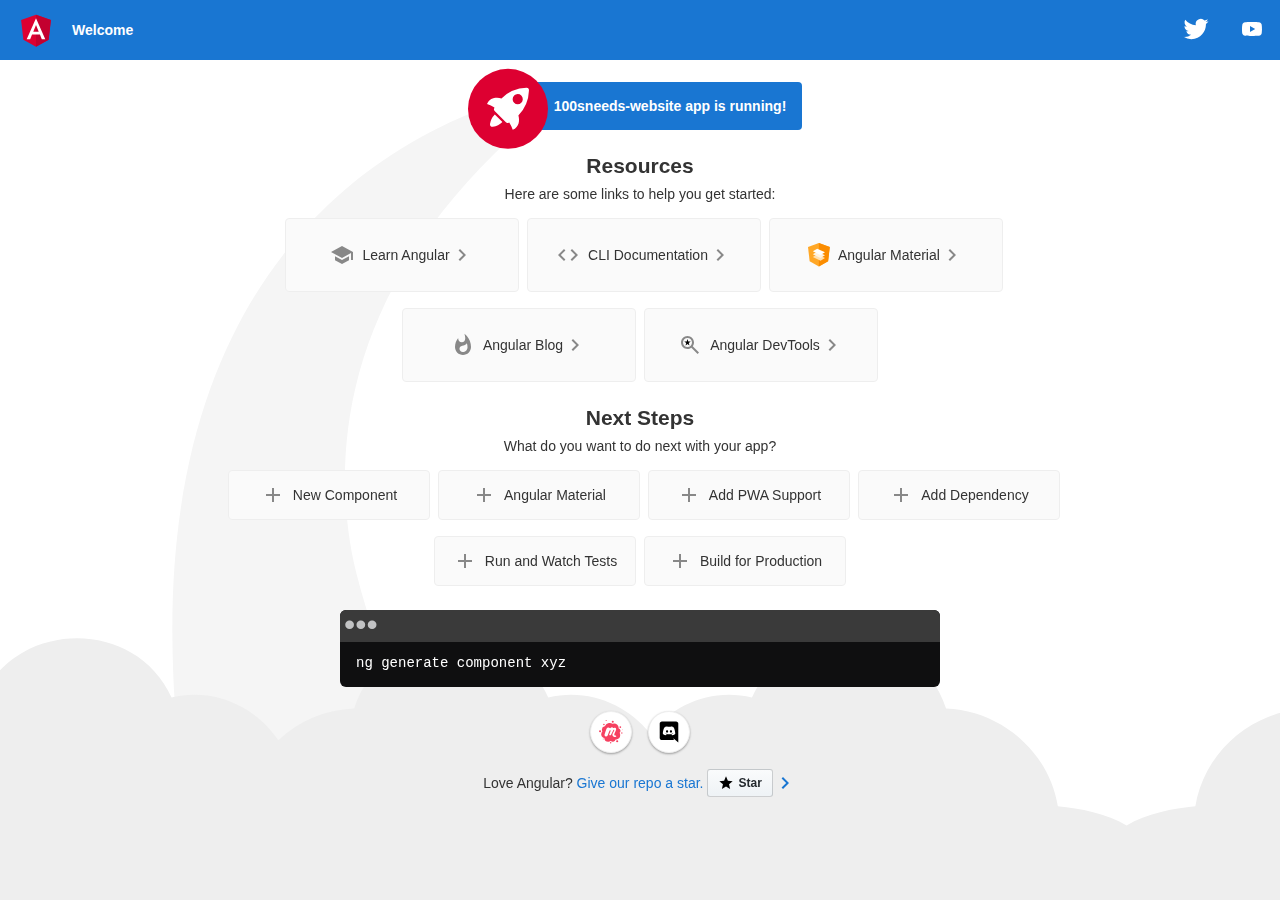
==== index.html @ e89e9523 "initial commit" ====
<!DOCTYPE html><html lang="en"><head>
  <meta charset="utf-8">
  <title>100Sneeds</title>
  <base href="/">
  <meta name="viewport" content="width=device-width, initial-scale=1">
  <link rel="icon" type="image/x-icon" href="favicon.ico">
<link rel="stylesheet" href="styles.ef46db3751d8e999.css"></head>
<body>
  <app-root></app-root>
<script src="runtime.32c42da5fbcfdf46.js" type="module"></script><script src="polyfills.8fc06c7b1bac4a19.js" type="module"></script><script src="main.41461b372b1ef092.js" type="module"></script>

</body></html>
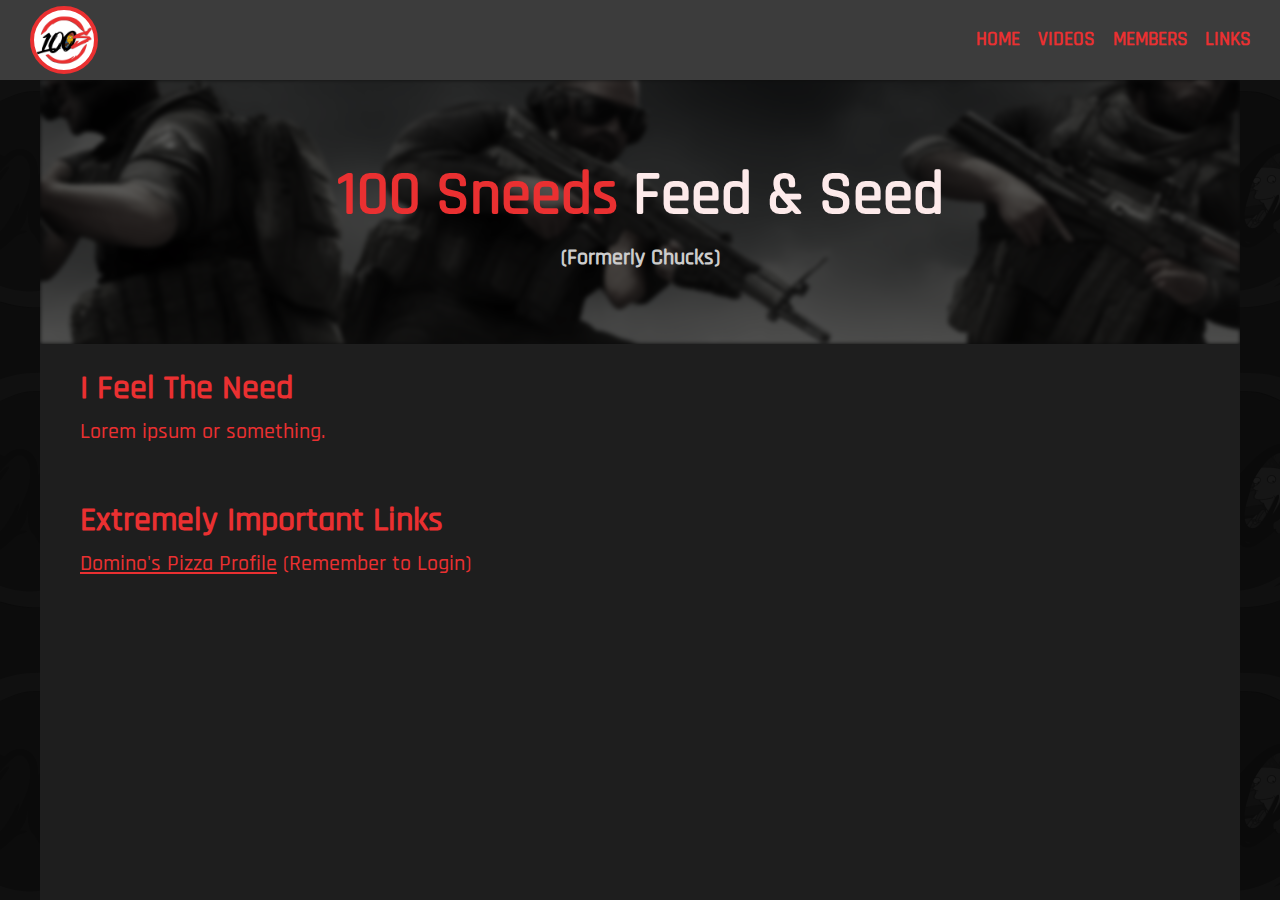
==== commit 33e39ffa: "Added home page" ====
--- a/index.html
+++ b/index.html
@@ -4,9 +4,9 @@
   <base href="/">
   <meta name="viewport" content="width=device-width, initial-scale=1">
   <link rel="icon" type="image/x-icon" href="favicon.ico">
-<link rel="stylesheet" href="styles.ef46db3751d8e999.css"></head>
+<style>@charset "UTF-8";:root{--bs-blue:#0d6efd;--bs-indigo:#6610f2;--bs-purple:#6f42c1;--bs-pink:#d63384;--bs-red:#dc3545;--bs-orange:#fd7e14;--bs-yellow:#ffc107;--bs-green:#198754;--bs-teal:#20c997;--bs-cyan:#0dcaf0;--bs-black:#000;--bs-white:#fff;--bs-gray:#6c757d;--bs-gray-dark:#343a40;--bs-gray-100:#f8f9fa;--bs-gray-200:#e9ecef;--bs-gray-300:#dee2e6;--bs-gray-400:#ced4da;--bs-gray-500:#adb5bd;--bs-gray-600:#6c757d;--bs-gray-700:#495057;--bs-gray-800:#343a40;--bs-gray-900:#212529;--bs-primary:#0d6efd;--bs-secondary:#6c757d;--bs-success:#198754;--bs-info:#0dcaf0;--bs-warning:#ffc107;--bs-danger:#dc3545;--bs-light:#f8f9fa;--bs-dark:#212529;--bs-primary-rgb:13,110,253;--bs-secondary-rgb:108,117,125;--bs-success-rgb:25,135,84;--bs-info-rgb:13,202,240;--bs-warning-rgb:255,193,7;--bs-danger-rgb:220,53,69;--bs-light-rgb:248,249,250;--bs-dark-rgb:33,37,41;--bs-primary-text-emphasis:#052c65;--bs-secondary-text-emphasis:#2b2f32;--bs-success-text-emphasis:#0a3622;--bs-info-text-emphasis:#055160;--bs-warning-text-emphasis:#664d03;--bs-danger-text-emphasis:#58151c;--bs-light-text-emphasis:#495057;--bs-dark-text-emphasis:#495057;--bs-primary-bg-subtle:#cfe2ff;--bs-secondary-bg-subtle:#e2e3e5;--bs-success-bg-subtle:#d1e7dd;--bs-info-bg-subtle:#cff4fc;--bs-warning-bg-subtle:#fff3cd;--bs-danger-bg-subtle:#f8d7da;--bs-light-bg-subtle:#fcfcfd;--bs-dark-bg-subtle:#ced4da;--bs-primary-border-subtle:#9ec5fe;--bs-secondary-border-subtle:#c4c8cb;--bs-success-border-subtle:#a3cfbb;--bs-info-border-subtle:#9eeaf9;--bs-warning-border-subtle:#ffe69c;--bs-danger-border-subtle:#f1aeb5;--bs-light-border-subtle:#e9ecef;--bs-dark-border-subtle:#adb5bd;--bs-white-rgb:255,255,255;--bs-black-rgb:0,0,0;--bs-font-sans-serif:system-ui,-apple-system,"Segoe UI",Roboto,"Helvetica Neue","Noto Sans","Liberation Sans",Arial,sans-serif,"Apple Color Emoji","Segoe UI Emoji","Segoe UI Symbol","Noto Color Emoji";--bs-font-monospace:SFMono-Regular,Menlo,Monaco,Consolas,"Liberation Mono","Courier New",monospace;--bs-gradient:linear-gradient(180deg, rgba(255, 255, 255, .15), rgba(255, 255, 255, 0));--bs-body-font-family:var(--bs-font-sans-serif);--bs-body-font-size:1rem;--bs-body-font-weight:400;--bs-body-line-height:1.5;--bs-body-color:#212529;--bs-body-color-rgb:33,37,41;--bs-body-bg:#fff;--bs-body-bg-rgb:255,255,255;--bs-emphasis-color:#000;--bs-emphasis-color-rgb:0,0,0;--bs-secondary-color:rgba(33, 37, 41, .75);--bs-secondary-color-rgb:33,37,41;--bs-secondary-bg:#e9ecef;--bs-secondary-bg-rgb:233,236,239;--bs-tertiary-color:rgba(33, 37, 41, .5);--bs-tertiary-color-rgb:33,37,41;--bs-tertiary-bg:#f8f9fa;--bs-tertiary-bg-rgb:248,249,250;--bs-heading-color:inherit;--bs-link-color:#0d6efd;--bs-link-color-rgb:13,110,253;--bs-link-decoration:underline;--bs-link-hover-color:#0a58ca;--bs-link-hover-color-rgb:10,88,202;--bs-code-color:#d63384;--bs-highlight-bg:#fff3cd;--bs-border-width:1px;--bs-border-style:solid;--bs-border-color:#dee2e6;--bs-border-color-translucent:rgba(0, 0, 0, .175);--bs-border-radius:.375rem;--bs-border-radius-sm:.25rem;--bs-border-radius-lg:.5rem;--bs-border-radius-xl:1rem;--bs-border-radius-xxl:2rem;--bs-border-radius-2xl:var(--bs-border-radius-xxl);--bs-border-radius-pill:50rem;--bs-box-shadow:0 .5rem 1rem rgba(0, 0, 0, .15);--bs-box-shadow-sm:0 .125rem .25rem rgba(0, 0, 0, .075);--bs-box-shadow-lg:0 1rem 3rem rgba(0, 0, 0, .175);--bs-box-shadow-inset:inset 0 1px 2px rgba(0, 0, 0, .075);--bs-focus-ring-width:.25rem;--bs-focus-ring-opacity:.25;--bs-focus-ring-color:rgba(13, 110, 253, .25);--bs-form-valid-color:#198754;--bs-form-valid-border-color:#198754;--bs-form-invalid-color:#dc3545;--bs-form-invalid-border-color:#dc3545}*,:after,:before{box-sizing:border-box}@media (prefers-reduced-motion:no-preference){:root{scroll-behavior:smooth}}body{margin:0;font-family:var(--bs-body-font-family);font-size:var(--bs-body-font-size);font-weight:var(--bs-body-font-weight);line-height:var(--bs-body-line-height);color:var(--bs-body-color);text-align:var(--bs-body-text-align);background-color:var(--bs-body-bg);-webkit-text-size-adjust:100%;-webkit-tap-highlight-color:transparent}:root{--bs-breakpoint-xs:0;--bs-breakpoint-sm:576px;--bs-breakpoint-md:768px;--bs-breakpoint-lg:992px;--bs-breakpoint-xl:1200px;--bs-breakpoint-xxl:1400px}:root{--sneed-primary:#EA3031;--sneed-primary-hover:color-mix(in srgb, white 90%, var(--sneed-primary));--sneed-secondary:#CCCCCC;--sneed-background-primary:#1E1E1E;--sneed-background-secondary:#252526;--sneed-background-tertiary:#3C3C3C}@font-face{font-family:Rajdhani;src:url(/assets/rajdhani-medium.ttf) format("truetype");font-weight:500}body{color:var(--sneed-primary);font-family:Rajdhani}body{margin:0;height:100%}html{height:100%}</style><link rel="stylesheet" href="styles.69e9d90094f66be9.css" media="print" onload="this.media='all'"><noscript><link rel="stylesheet" href="styles.69e9d90094f66be9.css"></noscript></head>
 <body>
   <app-root></app-root>
-<script src="runtime.32c42da5fbcfdf46.js" type="module"></script><script src="polyfills.8fc06c7b1bac4a19.js" type="module"></script><script src="main.41461b372b1ef092.js" type="module"></script>
+<script src="runtime.32c42da5fbcfdf46.js" type="module"></script><script src="polyfills.8fc06c7b1bac4a19.js" type="module"></script><script src="scripts.4e6d6f582996c29b.js" defer></script><script src="main.2a5c25503398ef5a.js" type="module"></script>
 
 </body></html>--- a/styles.69e9d90094f66be9.css
+++ b/styles.69e9d90094f66be9.css
@@ -0,0 +1,5 @@
+@charset "UTF-8";/*!
+* Bootstrap  v5.3.0 (https://getbootstrap.com/)
+* Copyright 2011-2023 The Bootstrap Authors
+* Licensed under MIT (https://github.com/twbs/bootstrap/blob/main/LICENSE)
+*/:root,[data-bs-theme=light]{--bs-blue:#0d6efd;--bs-indigo:#6610f2;--bs-purple:#6f42c1;--bs-pink:#d63384;--bs-red:#dc3545;--bs-orange:#fd7e14;--bs-yellow:#ffc107;--bs-green:#198754;--bs-teal:#20c997;--bs-cyan:#0dcaf0;--bs-black:#000;--bs-white:#fff;--bs-gray:#6c757d;--bs-gray-dark:#343a40;--bs-gray-100:#f8f9fa;--bs-gray-200:#e9ecef;--bs-gray-300:#dee2e6;--bs-gray-400:#ced4da;--bs-gray-500:#adb5bd;--bs-gray-600:#6c757d;--bs-gray-700:#495057;--bs-gray-800:#343a40;--bs-gray-900:#212529;--bs-primary:#0d6efd;--bs-secondary:#6c757d;--bs-success:#198754;--bs-info:#0dcaf0;--bs-warning:#ffc107;--bs-danger:#dc3545;--bs-light:#f8f9fa;--bs-dark:#212529;--bs-primary-rgb:13,110,253;--bs-secondary-rgb:108,117,125;--bs-success-rgb:25,135,84;--bs-info-rgb:13,202,240;--bs-warning-rgb:255,193,7;--bs-danger-rgb:220,53,69;--bs-light-rgb:248,249,250;--bs-dark-rgb:33,37,41;--bs-primary-text-emphasis:#052c65;--bs-secondary-text-emphasis:#2b2f32;--bs-success-text-emphasis:#0a3622;--bs-info-text-emphasis:#055160;--bs-warning-text-emphasis:#664d03;--bs-danger-text-emphasis:#58151c;--bs-light-text-emphasis:#495057;--bs-dark-text-emphasis:#495057;--bs-primary-bg-subtle:#cfe2ff;--bs-secondary-bg-subtle:#e2e3e5;--bs-success-bg-subtle:#d1e7dd;--bs-info-bg-subtle:#cff4fc;--bs-warning-bg-subtle:#fff3cd;--bs-danger-bg-subtle:#f8d7da;--bs-light-bg-subtle:#fcfcfd;--bs-dark-bg-subtle:#ced4da;--bs-primary-border-subtle:#9ec5fe;--bs-secondary-border-subtle:#c4c8cb;--bs-success-border-subtle:#a3cfbb;--bs-info-border-subtle:#9eeaf9;--bs-warning-border-subtle:#ffe69c;--bs-danger-border-subtle:#f1aeb5;--bs-light-border-subtle:#e9ecef;--bs-dark-border-subtle:#adb5bd;--bs-white-rgb:255,255,255;--bs-black-rgb:0,0,0;--bs-font-sans-serif:system-ui,-apple-system,"Segoe UI",Roboto,"Helvetica Neue","Noto Sans","Liberation Sans",Arial,sans-serif,"Apple Color Emoji","Segoe UI Emoji","Segoe UI Symbol","Noto Color Emoji";--bs-font-monospace:SFMono-Regular,Menlo,Monaco,Consolas,"Liberation Mono","Courier New",monospace;--bs-gradient:linear-gradient(180deg, rgba(255, 255, 255, .15), rgba(255, 255, 255, 0));--bs-body-font-family:var(--bs-font-sans-serif);--bs-body-font-size:1rem;--bs-body-font-weight:400;--bs-body-line-height:1.5;--bs-body-color:#212529;--bs-body-color-rgb:33,37,41;--bs-body-bg:#fff;--bs-body-bg-rgb:255,255,255;--bs-emphasis-color:#000;--bs-emphasis-color-rgb:0,0,0;--bs-secondary-color:rgba(33, 37, 41, .75);--bs-secondary-color-rgb:33,37,41;--bs-secondary-bg:#e9ecef;--bs-secondary-bg-rgb:233,236,239;--bs-tertiary-color:rgba(33, 37, 41, .5);--bs-tertiary-color-rgb:33,37,41;--bs-tertiary-bg:#f8f9fa;--bs-tertiary-bg-rgb:248,249,250;--bs-heading-color:inherit;--bs-link-color:#0d6efd;--bs-link-color-rgb:13,110,253;--bs-link-decoration:underline;--bs-link-hover-color:#0a58ca;--bs-link-hover-color-rgb:10,88,202;--bs-code-color:#d63384;--bs-highlight-bg:#fff3cd;--bs-border-width:1px;--bs-border-style:solid;--bs-border-color:#dee2e6;--bs-border-color-translucent:rgba(0, 0, 0, .175);--bs-border-radius:.375rem;--bs-border-radius-sm:.25rem;--bs-border-radius-lg:.5rem;--bs-border-radius-xl:1rem;--bs-border-radius-xxl:2rem;--bs-border-radius-2xl:var(--bs-border-radius-xxl);--bs-border-radius-pill:50rem;--bs-box-shadow:0 .5rem 1rem rgba(0, 0, 0, .15);--bs-box-shadow-sm:0 .125rem .25rem rgba(0, 0, 0, .075);--bs-box-shadow-lg:0 1rem 3rem rgba(0, 0, 0, .175);--bs-box-shadow-inset:inset 0 1px 2px rgba(0, 0, 0, .075);--bs-focus-ring-width:.25rem;--bs-focus-ring-opacity:.25;--bs-focus-ring-color:rgba(13, 110, 253, .25);--bs-form-valid-color:#198754;--bs-form-valid-border-color:#198754;--bs-form-invalid-color:#dc3545;--bs-form-invalid-border-color:#dc3545}[data-bs-theme=dark]{color-scheme:dark;--bs-body-color:#adb5bd;--bs-body-color-rgb:173,181,189;--bs-body-bg:#212529;--bs-body-bg-rgb:33,37,41;--bs-emphasis-color:#fff;--bs-emphasis-color-rgb:255,255,255;--bs-secondary-color:rgba(173, 181, 189, .75);--bs-secondary-color-rgb:173,181,189;--bs-secondary-bg:#343a40;--bs-secondary-bg-rgb:52,58,64;--bs-tertiary-color:rgba(173, 181, 189, .5);--bs-tertiary-color-rgb:173,181,189;--bs-tertiary-bg:#2b3035;--bs-tertiary-bg-rgb:43,48,53;--bs-primary-text-emphasis:#6ea8fe;--bs-secondary-text-emphasis:#a7acb1;--bs-success-text-emphasis:#75b798;--bs-info-text-emphasis:#6edff6;--bs-warning-text-emphasis:#ffda6a;--bs-danger-text-emphasis:#ea868f;--bs-light-text-emphasis:#f8f9fa;--bs-dark-text-emphasis:#dee2e6;--bs-primary-bg-subtle:#031633;--bs-secondary-bg-subtle:#161719;--bs-success-bg-subtle:#051b11;--bs-info-bg-subtle:#032830;--bs-warning-bg-subtle:#332701;--bs-danger-bg-subtle:#2c0b0e;--bs-light-bg-subtle:#343a40;--bs-dark-bg-subtle:#1a1d20;--bs-primary-border-subtle:#084298;--bs-secondary-border-subtle:#41464b;--bs-success-border-subtle:#0f5132;--bs-info-border-subtle:#087990;--bs-warning-border-subtle:#997404;--bs-danger-border-subtle:#842029;--bs-light-border-subtle:#495057;--bs-dark-border-subtle:#343a40;--bs-heading-color:inherit;--bs-link-color:#6ea8fe;--bs-link-hover-color:#8bb9fe;--bs-link-color-rgb:110,168,254;--bs-link-hover-color-rgb:139,185,254;--bs-code-color:#e685b5;--bs-border-color:#495057;--bs-border-color-translucent:rgba(255, 255, 255, .15);--bs-form-valid-color:#75b798;--bs-form-valid-border-color:#75b798;--bs-form-invalid-color:#ea868f;--bs-form-invalid-border-color:#ea868f}*,:after,:before{box-sizing:border-box}@media (prefers-reduced-motion:no-preference){:root{scroll-behavior:smooth}}body{margin:0;font-family:var(--bs-body-font-family);font-size:var(--bs-body-font-size);font-weight:var(--bs-body-font-weight);line-height:var(--bs-body-line-height);color:var(--bs-body-color);text-align:var(--bs-body-text-align);background-color:var(--bs-body-bg);-webkit-text-size-adjust:100%;-webkit-tap-highlight-color:transparent}hr{margin:1rem 0;color:inherit;border:0;border-top:var(--bs-border-width) solid;opacity:.25}.h1,.h2,.h3,.h4,.h5,.h6,h1,h2,h3,h4,h5,h6{margin-top:0;margin-bottom:.5rem;font-weight:500;line-height:1.2;color:var(--bs-heading-color)}.h1,h1{font-size:calc(1.375rem + 1.5vw)}@media (min-width:1200px){.h1,h1{font-size:2.5rem}}.h2,h2{font-size:calc(1.325rem + .9vw)}@media (min-width:1200px){.h2,h2{font-size:2rem}}.h3,h3{font-size:calc(1.3rem + .6vw)}@media (min-width:1200px){.h3,h3{font-size:1.75rem}}.h4,h4{font-size:calc(1.275rem + .3vw)}@media (min-width:1200px){.h4,h4{font-size:1.5rem}}.h5,h5{font-size:1.25rem}.h6,h6{font-size:1rem}p{margin-top:0;margin-bottom:1rem}abbr[title]{-webkit-text-decoration:underline dotted;text-decoration:underline dotted;cursor:help;-webkit-text-decoration-skip-ink:none;text-decoration-skip-ink:none}address{margin-bottom:1rem;font-style:normal;line-height:inherit}ol,ul{padding-left:2rem}dl,ol,ul{margin-top:0;margin-bottom:1rem}ol ol,ol ul,ul ol,ul ul{margin-bottom:0}dt{font-weight:700}dd{margin-bottom:.5rem;margin-left:0}blockquote{margin:0 0 1rem}b,strong{font-weight:bolder}.small,small{font-size:.875em}.mark,mark{padding:.1875em;background-color:var(--bs-highlight-bg)}sub,sup{position:relative;font-size:.75em;line-height:0;vertical-align:baseline}sub{bottom:-.25em}sup{top:-.5em}a{color:rgba(var(--bs-link-color-rgb),var(--bs-link-opacity,1));text-decoration:underline}a:hover{--bs-link-color-rgb:var(--bs-link-hover-color-rgb)}a:not([href]):not([class]),a:not([href]):not([class]):hover{color:inherit;text-decoration:none}code,kbd,pre,samp{font-family:var(--bs-font-monospace);font-size:1em}pre{display:block;margin-top:0;margin-bottom:1rem;overflow:auto;font-size:.875em}pre code{font-size:inherit;color:inherit;word-break:normal}code{font-size:.875em;color:var(--bs-code-color);word-wrap:break-word}a>code{color:inherit}kbd{padding:.1875rem .375rem;font-size:.875em;color:var(--bs-body-bg);background-color:var(--bs-body-color);border-radius:.25rem}kbd kbd{padding:0;font-size:1em}figure{margin:0 0 1rem}img,svg{vertical-align:middle}table{caption-side:bottom;border-collapse:collapse}caption{padding-top:.5rem;padding-bottom:.5rem;color:var(--bs-secondary-color);text-align:left}th{text-align:inherit;text-align:-webkit-match-parent}tbody,td,tfoot,th,thead,tr{border-color:inherit;border-style:solid;border-width:0}label{display:inline-block}button{border-radius:0}button:focus:not(:focus-visible){outline:0}button,input,optgroup,select,textarea{margin:0;font-family:inherit;font-size:inherit;line-height:inherit}button,select{text-transform:none}[role=button]{cursor:pointer}select{word-wrap:normal}select:disabled{opacity:1}[list]:not([type=date]):not([type=datetime-local]):not([type=month]):not([type=week]):not([type=time])::-webkit-calendar-picker-indicator{display:none!important}[type=button],[type=reset],[type=submit],button{-webkit-appearance:button}[type=button]:not(:disabled),[type=reset]:not(:disabled),[type=submit]:not(:disabled),button:not(:disabled){cursor:pointer}::-moz-focus-inner{padding:0;border-style:none}textarea{resize:vertical}fieldset{min-width:0;padding:0;margin:0;border:0}legend{float:left;width:100%;padding:0;margin-bottom:.5rem;font-size:calc(1.275rem + .3vw);line-height:inherit}@media (min-width:1200px){legend{font-size:1.5rem}}legend+*{clear:left}::-webkit-datetime-edit-day-field,::-webkit-datetime-edit-fields-wrapper,::-webkit-datetime-edit-hour-field,::-webkit-datetime-edit-minute,::-webkit-datetime-edit-month-field,::-webkit-datetime-edit-text,::-webkit-datetime-edit-year-field{padding:0}::-webkit-inner-spin-button{height:auto}[type=search]{outline-offset:-2px;-webkit-appearance:textfield}::-webkit-search-decoration{-webkit-appearance:none}::-webkit-color-swatch-wrapper{padding:0}::file-selector-button{font:inherit;-webkit-appearance:button}output{display:inline-block}iframe{border:0}summary{display:list-item;cursor:pointer}progress{vertical-align:baseline}[hidden]{display:none!important}.lead{font-size:1.25rem;font-weight:300}.display-1{font-size:calc(1.625rem + 4.5vw);font-weight:300;line-height:1.2}@media (min-width:1200px){.display-1{font-size:5rem}}.display-2{font-size:calc(1.575rem + 3.9vw);font-weight:300;line-height:1.2}@media (min-width:1200px){.display-2{font-size:4.5rem}}.display-3{font-size:calc(1.525rem + 3.3vw);font-weight:300;line-height:1.2}@media (min-width:1200px){.display-3{font-size:4rem}}.display-4{font-size:calc(1.475rem + 2.7vw);font-weight:300;line-height:1.2}@media (min-width:1200px){.display-4{font-size:3.5rem}}.display-5{font-size:calc(1.425rem + 2.1vw);font-weight:300;line-height:1.2}@media (min-width:1200px){.display-5{font-size:3rem}}.display-6{font-size:calc(1.375rem + 1.5vw);font-weight:300;line-height:1.2}@media (min-width:1200px){.display-6{font-size:2.5rem}}.list-unstyled,.list-inline{padding-left:0;list-style:none}.list-inline-item{display:inline-block}.list-inline-item:not(:last-child){margin-right:.5rem}.initialism{font-size:.875em;text-transform:uppercase}.blockquote{margin-bottom:1rem;font-size:1.25rem}.blockquote>:last-child{margin-bottom:0}.blockquote-footer{margin-top:-1rem;margin-bottom:1rem;font-size:.875em;color:#6c757d}.blockquote-footer:before{content:"\2014\a0"}.img-fluid{max-width:100%;height:auto}.img-thumbnail{padding:.25rem;background-color:var(--bs-body-bg);border:var(--bs-border-width) solid var(--bs-border-color);border-radius:var(--bs-border-radius);max-width:100%;height:auto}.figure{display:inline-block}.figure-img{margin-bottom:.5rem;line-height:1}.figure-caption{font-size:.875em;color:var(--bs-secondary-color)}.container,.container-fluid,.container-lg,.container-md,.container-sm,.container-xl,.container-xxl{--bs-gutter-x:1.5rem;--bs-gutter-y:0;width:100%;padding-right:calc(var(--bs-gutter-x) * .5);padding-left:calc(var(--bs-gutter-x) * .5);margin-right:auto;margin-left:auto}@media (min-width:576px){.container,.container-sm{max-width:540px}}@media (min-width:768px){.container,.container-md,.container-sm{max-width:720px}}@media (min-width:992px){.container,.container-lg,.container-md,.container-sm{max-width:960px}}@media (min-width:1200px){.container,.container-lg,.container-md,.container-sm,.container-xl{max-width:1140px}}@media (min-width:1400px){.container,.container-lg,.container-md,.container-sm,.container-xl,.container-xxl{max-width:1320px}}:root{--bs-breakpoint-xs:0;--bs-breakpoint-sm:576px;--bs-breakpoint-md:768px;--bs-breakpoint-lg:992px;--bs-breakpoint-xl:1200px;--bs-breakpoint-xxl:1400px}.row{--bs-gutter-x:1.5rem;--bs-gutter-y:0;display:flex;flex-wrap:wrap;margin-top:calc(-1 * var(--bs-gutter-y));margin-right:calc(-.5 * var(--bs-gutter-x));margin-left:calc(-.5 * var(--bs-gutter-x))}.row>*{flex-shrink:0;width:100%;max-width:100%;padding-right:calc(var(--bs-gutter-x) * .5);padding-left:calc(var(--bs-gutter-x) * .5);margin-top:var(--bs-gutter-y)}.col{flex:1 0 0%}.row-cols-auto>*{flex:0 0 auto;width:auto}.row-cols-1>*{flex:0 0 auto;width:100%}.row-cols-2>*{flex:0 0 auto;width:50%}.row-cols-3>*{flex:0 0 auto;width:33.3333333333%}.row-cols-4>*{flex:0 0 auto;width:25%}.row-cols-5>*{flex:0 0 auto;width:20%}.row-cols-6>*{flex:0 0 auto;width:16.6666666667%}.col-auto{flex:0 0 auto;width:auto}.col-1{flex:0 0 auto;width:8.33333333%}.col-2{flex:0 0 auto;width:16.66666667%}.col-3{flex:0 0 auto;width:25%}.col-4{flex:0 0 auto;width:33.33333333%}.col-5{flex:0 0 auto;width:41.66666667%}.col-6{flex:0 0 auto;width:50%}.col-7{flex:0 0 auto;width:58.33333333%}.col-8{flex:0 0 auto;width:66.66666667%}.col-9{flex:0 0 auto;width:75%}.col-10{flex:0 0 auto;width:83.33333333%}.col-11{flex:0 0 auto;width:91.66666667%}.col-12{flex:0 0 auto;width:100%}.offset-1{margin-left:8.33333333%}.offset-2{margin-left:16.66666667%}.offset-3{margin-left:25%}.offset-4{margin-left:33.33333333%}.offset-5{margin-left:41.66666667%}.offset-6{margin-left:50%}.offset-7{margin-left:58.33333333%}.offset-8{margin-left:66.66666667%}.offset-9{margin-left:75%}.offset-10{margin-left:83.33333333%}.offset-11{margin-left:91.66666667%}.g-0,.gx-0{--bs-gutter-x:0}.g-0,.gy-0{--bs-gutter-y:0}.g-1,.gx-1{--bs-gutter-x:.25rem}.g-1,.gy-1{--bs-gutter-y:.25rem}.g-2,.gx-2{--bs-gutter-x:.5rem}.g-2,.gy-2{--bs-gutter-y:.5rem}.g-3,.gx-3{--bs-gutter-x:1rem}.g-3,.gy-3{--bs-gutter-y:1rem}.g-4,.gx-4{--bs-gutter-x:1.5rem}.g-4,.gy-4{--bs-gutter-y:1.5rem}.g-5,.gx-5{--bs-gutter-x:3rem}.g-5,.gy-5{--bs-gutter-y:3rem}@media (min-width:576px){.col-sm{flex:1 0 0%}.row-cols-sm-auto>*{flex:0 0 auto;width:auto}.row-cols-sm-1>*{flex:0 0 auto;width:100%}.row-cols-sm-2>*{flex:0 0 auto;width:50%}.row-cols-sm-3>*{flex:0 0 auto;width:33.3333333333%}.row-cols-sm-4>*{flex:0 0 auto;width:25%}.row-cols-sm-5>*{flex:0 0 auto;width:20%}.row-cols-sm-6>*{flex:0 0 auto;width:16.6666666667%}.col-sm-auto{flex:0 0 auto;width:auto}.col-sm-1{flex:0 0 auto;width:8.33333333%}.col-sm-2{flex:0 0 auto;width:16.66666667%}.col-sm-3{flex:0 0 auto;width:25%}.col-sm-4{flex:0 0 auto;width:33.33333333%}.col-sm-5{flex:0 0 auto;width:41.66666667%}.col-sm-6{flex:0 0 auto;width:50%}.col-sm-7{flex:0 0 auto;width:58.33333333%}.col-sm-8{flex:0 0 auto;width:66.66666667%}.col-sm-9{flex:0 0 auto;width:75%}.col-sm-10{flex:0 0 auto;width:83.33333333%}.col-sm-11{flex:0 0 auto;width:91.66666667%}.col-sm-12{flex:0 0 auto;width:100%}.offset-sm-0{margin-left:0}.offset-sm-1{margin-left:8.33333333%}.offset-sm-2{margin-left:16.66666667%}.offset-sm-3{margin-left:25%}.offset-sm-4{margin-left:33.33333333%}.offset-sm-5{margin-left:41.66666667%}.offset-sm-6{margin-left:50%}.offset-sm-7{margin-left:58.33333333%}.offset-sm-8{margin-left:66.66666667%}.offset-sm-9{margin-left:75%}.offset-sm-10{margin-left:83.33333333%}.offset-sm-11{margin-left:91.66666667%}.g-sm-0,.gx-sm-0{--bs-gutter-x:0}.g-sm-0,.gy-sm-0{--bs-gutter-y:0}.g-sm-1,.gx-sm-1{--bs-gutter-x:.25rem}.g-sm-1,.gy-sm-1{--bs-gutter-y:.25rem}.g-sm-2,.gx-sm-2{--bs-gutter-x:.5rem}.g-sm-2,.gy-sm-2{--bs-gutter-y:.5rem}.g-sm-3,.gx-sm-3{--bs-gutter-x:1rem}.g-sm-3,.gy-sm-3{--bs-gutter-y:1rem}.g-sm-4,.gx-sm-4{--bs-gutter-x:1.5rem}.g-sm-4,.gy-sm-4{--bs-gutter-y:1.5rem}.g-sm-5,.gx-sm-5{--bs-gutter-x:3rem}.g-sm-5,.gy-sm-5{--bs-gutter-y:3rem}}@media (min-width:768px){.col-md{flex:1 0 0%}.row-cols-md-auto>*{flex:0 0 auto;width:auto}.row-cols-md-1>*{flex:0 0 auto;width:100%}.row-cols-md-2>*{flex:0 0 auto;width:50%}.row-cols-md-3>*{flex:0 0 auto;width:33.3333333333%}.row-cols-md-4>*{flex:0 0 auto;width:25%}.row-cols-md-5>*{flex:0 0 auto;width:20%}.row-cols-md-6>*{flex:0 0 auto;width:16.6666666667%}.col-md-auto{flex:0 0 auto;width:auto}.col-md-1{flex:0 0 auto;width:8.33333333%}.col-md-2{flex:0 0 auto;width:16.66666667%}.col-md-3{flex:0 0 auto;width:25%}.col-md-4{flex:0 0 auto;width:33.33333333%}.col-md-5{flex:0 0 auto;width:41.66666667%}.col-md-6{flex:0 0 auto;width:50%}.col-md-7{flex:0 0 auto;width:58.33333333%}.col-md-8{flex:0 0 auto;width:66.66666667%}.col-md-9{flex:0 0 auto;width:75%}.col-md-10{flex:0 0 auto;width:83.33333333%}.col-md-11{flex:0 0 auto;width:91.66666667%}.col-md-12{flex:0 0 auto;width:100%}.offset-md-0{margin-left:0}.offset-md-1{margin-left:8.33333333%}.offset-md-2{margin-left:16.66666667%}.offset-md-3{margin-left:25%}.offset-md-4{margin-left:33.33333333%}.offset-md-5{margin-left:41.66666667%}.offset-md-6{margin-left:50%}.offset-md-7{margin-left:58.33333333%}.offset-md-8{margin-left:66.66666667%}.offset-md-9{margin-left:75%}.offset-md-10{margin-left:83.33333333%}.offset-md-11{margin-left:91.66666667%}.g-md-0,.gx-md-0{--bs-gutter-x:0}.g-md-0,.gy-md-0{--bs-gutter-y:0}.g-md-1,.gx-md-1{--bs-gutter-x:.25rem}.g-md-1,.gy-md-1{--bs-gutter-y:.25rem}.g-md-2,.gx-md-2{--bs-gutter-x:.5rem}.g-md-2,.gy-md-2{--bs-gutter-y:.5rem}.g-md-3,.gx-md-3{--bs-gutter-x:1rem}.g-md-3,.gy-md-3{--bs-gutter-y:1rem}.g-md-4,.gx-md-4{--bs-gutter-x:1.5rem}.g-md-4,.gy-md-4{--bs-gutter-y:1.5rem}.g-md-5,.gx-md-5{--bs-gutter-x:3rem}.g-md-5,.gy-md-5{--bs-gutter-y:3rem}}@media (min-width:992px){.col-lg{flex:1 0 0%}.row-cols-lg-auto>*{flex:0 0 auto;width:auto}.row-cols-lg-1>*{flex:0 0 auto;width:100%}.row-cols-lg-2>*{flex:0 0 auto;width:50%}.row-cols-lg-3>*{flex:0 0 auto;width:33.3333333333%}.row-cols-lg-4>*{flex:0 0 auto;width:25%}.row-cols-lg-5>*{flex:0 0 auto;width:20%}.row-cols-lg-6>*{flex:0 0 auto;width:16.6666666667%}.col-lg-auto{flex:0 0 auto;width:auto}.col-lg-1{flex:0 0 auto;width:8.33333333%}.col-lg-2{flex:0 0 auto;width:16.66666667%}.col-lg-3{flex:0 0 auto;width:25%}.col-lg-4{flex:0 0 auto;width:33.33333333%}.col-lg-5{flex:0 0 auto;width:41.66666667%}.col-lg-6{flex:0 0 auto;width:50%}.col-lg-7{flex:0 0 auto;width:58.33333333%}.col-lg-8{flex:0 0 auto;width:66.66666667%}.col-lg-9{flex:0 0 auto;width:75%}.col-lg-10{flex:0 0 auto;width:83.33333333%}.col-lg-11{flex:0 0 auto;width:91.66666667%}.col-lg-12{flex:0 0 auto;width:100%}.offset-lg-0{margin-left:0}.offset-lg-1{margin-left:8.33333333%}.offset-lg-2{margin-left:16.66666667%}.offset-lg-3{margin-left:25%}.offset-lg-4{margin-left:33.33333333%}.offset-lg-5{margin-left:41.66666667%}.offset-lg-6{margin-left:50%}.offset-lg-7{margin-left:58.33333333%}.offset-lg-8{margin-left:66.66666667%}.offset-lg-9{margin-left:75%}.offset-lg-10{margin-left:83.33333333%}.offset-lg-11{margin-left:91.66666667%}.g-lg-0,.gx-lg-0{--bs-gutter-x:0}.g-lg-0,.gy-lg-0{--bs-gutter-y:0}.g-lg-1,.gx-lg-1{--bs-gutter-x:.25rem}.g-lg-1,.gy-lg-1{--bs-gutter-y:.25rem}.g-lg-2,.gx-lg-2{--bs-gutter-x:.5rem}.g-lg-2,.gy-lg-2{--bs-gutter-y:.5rem}.g-lg-3,.gx-lg-3{--bs-gutter-x:1rem}.g-lg-3,.gy-lg-3{--bs-gutter-y:1rem}.g-lg-4,.gx-lg-4{--bs-gutter-x:1.5rem}.g-lg-4,.gy-lg-4{--bs-gutter-y:1.5rem}.g-lg-5,.gx-lg-5{--bs-gutter-x:3rem}.g-lg-5,.gy-lg-5{--bs-gutter-y:3rem}}@media (min-width:1200px){.col-xl{flex:1 0 0%}.row-cols-xl-auto>*{flex:0 0 auto;width:auto}.row-cols-xl-1>*{flex:0 0 auto;width:100%}.row-cols-xl-2>*{flex:0 0 auto;width:50%}.row-cols-xl-3>*{flex:0 0 auto;width:33.3333333333%}.row-cols-xl-4>*{flex:0 0 auto;width:25%}.row-cols-xl-5>*{flex:0 0 auto;width:20%}.row-cols-xl-6>*{flex:0 0 auto;width:16.6666666667%}.col-xl-auto{flex:0 0 auto;width:auto}.col-xl-1{flex:0 0 auto;width:8.33333333%}.col-xl-2{flex:0 0 auto;width:16.66666667%}.col-xl-3{flex:0 0 auto;width:25%}.col-xl-4{flex:0 0 auto;width:33.33333333%}.col-xl-5{flex:0 0 auto;width:41.66666667%}.col-xl-6{flex:0 0 auto;width:50%}.col-xl-7{flex:0 0 auto;width:58.33333333%}.col-xl-8{flex:0 0 auto;width:66.66666667%}.col-xl-9{flex:0 0 auto;width:75%}.col-xl-10{flex:0 0 auto;width:83.33333333%}.col-xl-11{flex:0 0 auto;width:91.66666667%}.col-xl-12{flex:0 0 auto;width:100%}.offset-xl-0{margin-left:0}.offset-xl-1{margin-left:8.33333333%}.offset-xl-2{margin-left:16.66666667%}.offset-xl-3{margin-left:25%}.offset-xl-4{margin-left:33.33333333%}.offset-xl-5{margin-left:41.66666667%}.offset-xl-6{margin-left:50%}.offset-xl-7{margin-left:58.33333333%}.offset-xl-8{margin-left:66.66666667%}.offset-xl-9{margin-left:75%}.offset-xl-10{margin-left:83.33333333%}.offset-xl-11{margin-left:91.66666667%}.g-xl-0,.gx-xl-0{--bs-gutter-x:0}.g-xl-0,.gy-xl-0{--bs-gutter-y:0}.g-xl-1,.gx-xl-1{--bs-gutter-x:.25rem}.g-xl-1,.gy-xl-1{--bs-gutter-y:.25rem}.g-xl-2,.gx-xl-2{--bs-gutter-x:.5rem}.g-xl-2,.gy-xl-2{--bs-gutter-y:.5rem}.g-xl-3,.gx-xl-3{--bs-gutter-x:1rem}.g-xl-3,.gy-xl-3{--bs-gutter-y:1rem}.g-xl-4,.gx-xl-4{--bs-gutter-x:1.5rem}.g-xl-4,.gy-xl-4{--bs-gutter-y:1.5rem}.g-xl-5,.gx-xl-5{--bs-gutter-x:3rem}.g-xl-5,.gy-xl-5{--bs-gutter-y:3rem}}@media (min-width:1400px){.col-xxl{flex:1 0 0%}.row-cols-xxl-auto>*{flex:0 0 auto;width:auto}.row-cols-xxl-1>*{flex:0 0 auto;width:100%}.row-cols-xxl-2>*{flex:0 0 auto;width:50%}.row-cols-xxl-3>*{flex:0 0 auto;width:33.3333333333%}.row-cols-xxl-4>*{flex:0 0 auto;width:25%}.row-cols-xxl-5>*{flex:0 0 auto;width:20%}.row-cols-xxl-6>*{flex:0 0 auto;width:16.6666666667%}.col-xxl-auto{flex:0 0 auto;width:auto}.col-xxl-1{flex:0 0 auto;width:8.33333333%}.col-xxl-2{flex:0 0 auto;width:16.66666667%}.col-xxl-3{flex:0 0 auto;width:25%}.col-xxl-4{flex:0 0 auto;width:33.33333333%}.col-xxl-5{flex:0 0 auto;width:41.66666667%}.col-xxl-6{flex:0 0 auto;width:50%}.col-xxl-7{flex:0 0 auto;width:58.33333333%}.col-xxl-8{flex:0 0 auto;width:66.66666667%}.col-xxl-9{flex:0 0 auto;width:75%}.col-xxl-10{flex:0 0 auto;width:83.33333333%}.col-xxl-11{flex:0 0 auto;width:91.66666667%}.col-xxl-12{flex:0 0 auto;width:100%}.offset-xxl-0{margin-left:0}.offset-xxl-1{margin-left:8.33333333%}.offset-xxl-2{margin-left:16.66666667%}.offset-xxl-3{margin-left:25%}.offset-xxl-4{margin-left:33.33333333%}.offset-xxl-5{margin-left:41.66666667%}.offset-xxl-6{margin-left:50%}.offset-xxl-7{margin-left:58.33333333%}.offset-xxl-8{margin-left:66.66666667%}.offset-xxl-9{margin-left:75%}.offset-xxl-10{margin-left:83.33333333%}.offset-xxl-11{margin-left:91.66666667%}.g-xxl-0,.gx-xxl-0{--bs-gutter-x:0}.g-xxl-0,.gy-xxl-0{--bs-gutter-y:0}.g-xxl-1,.gx-xxl-1{--bs-gutter-x:.25rem}.g-xxl-1,.gy-xxl-1{--bs-gutter-y:.25rem}.g-xxl-2,.gx-xxl-2{--bs-gutter-x:.5rem}.g-xxl-2,.gy-xxl-2{--bs-gutter-y:.5rem}.g-xxl-3,.gx-xxl-3{--bs-gutter-x:1rem}.g-xxl-3,.gy-xxl-3{--bs-gutter-y:1rem}.g-xxl-4,.gx-xxl-4{--bs-gutter-x:1.5rem}.g-xxl-4,.gy-xxl-4{--bs-gutter-y:1.5rem}.g-xxl-5,.gx-xxl-5{--bs-gutter-x:3rem}.g-xxl-5,.gy-xxl-5{--bs-gutter-y:3rem}}.table{--bs-table-color-type:initial;--bs-table-bg-type:initial;--bs-table-color-state:initial;--bs-table-bg-state:initial;--bs-table-color:var(--bs-body-color);--bs-table-bg:var(--bs-body-bg);--bs-table-border-color:var(--bs-border-color);--bs-table-accent-bg:transparent;--bs-table-striped-color:var(--bs-body-color);--bs-table-striped-bg:rgba(0, 0, 0, .05);--bs-table-active-color:var(--bs-body-color);--bs-table-active-bg:rgba(0, 0, 0, .1);--bs-table-hover-color:var(--bs-body-color);--bs-table-hover-bg:rgba(0, 0, 0, .075);width:100%;margin-bottom:1rem;vertical-align:top;border-color:var(--bs-table-border-color)}.table>:not(caption)>*>*{padding:.5rem;color:var(--bs-table-color-state,var(--bs-table-color-type,var(--bs-table-color)));background-color:var(--bs-table-bg);border-bottom-width:var(--bs-border-width);box-shadow:inset 0 0 0 9999px var(--bs-table-bg-state,var(--bs-table-bg-type,var(--bs-table-accent-bg)))}.table>tbody{vertical-align:inherit}.table>thead{vertical-align:bottom}.table-group-divider{border-top:calc(var(--bs-border-width) * 2) solid currentcolor}.caption-top{caption-side:top}.table-sm>:not(caption)>*>*{padding:.25rem}.table-bordered>:not(caption)>*{border-width:var(--bs-border-width) 0}.table-bordered>:not(caption)>*>*{border-width:0 var(--bs-border-width)}.table-borderless>:not(caption)>*>*{border-bottom-width:0}.table-borderless>:not(:first-child){border-top-width:0}.table-striped>tbody>tr:nth-of-type(odd)>*{--bs-table-color-type:var(--bs-table-striped-color);--bs-table-bg-type:var(--bs-table-striped-bg)}.table-striped-columns>:not(caption)>tr>:nth-child(2n){--bs-table-color-type:var(--bs-table-striped-color);--bs-table-bg-type:var(--bs-table-striped-bg)}.table-active{--bs-table-color-state:var(--bs-table-active-color);--bs-table-bg-state:var(--bs-table-active-bg)}.table-hover>tbody>tr:hover>*{--bs-table-color-state:var(--bs-table-hover-color);--bs-table-bg-state:var(--bs-table-hover-bg)}.table-primary{--bs-table-color:#000;--bs-table-bg:#cfe2ff;--bs-table-border-color:#bacbe6;--bs-table-striped-bg:#c5d7f2;--bs-table-striped-color:#000;--bs-table-active-bg:#bacbe6;--bs-table-active-color:#000;--bs-table-hover-bg:#bfd1ec;--bs-table-hover-color:#000;color:var(--bs-table-color);border-color:var(--bs-table-border-color)}.table-secondary{--bs-table-color:#000;--bs-table-bg:#e2e3e5;--bs-table-border-color:#cbccce;--bs-table-striped-bg:#d7d8da;--bs-table-striped-color:#000;--bs-table-active-bg:#cbccce;--bs-table-active-color:#000;--bs-table-hover-bg:#d1d2d4;--bs-table-hover-color:#000;color:var(--bs-table-color);border-color:var(--bs-table-border-color)}.table-success{--bs-table-color:#000;--bs-table-bg:#d1e7dd;--bs-table-border-color:#bcd0c7;--bs-table-striped-bg:#c7dbd2;--bs-table-striped-color:#000;--bs-table-active-bg:#bcd0c7;--bs-table-active-color:#000;--bs-table-hover-bg:#c1d6cc;--bs-table-hover-color:#000;color:var(--bs-table-color);border-color:var(--bs-table-border-color)}.table-info{--bs-table-color:#000;--bs-table-bg:#cff4fc;--bs-table-border-color:#badce3;--bs-table-striped-bg:#c5e8ef;--bs-table-striped-color:#000;--bs-table-active-bg:#badce3;--bs-table-active-color:#000;--bs-table-hover-bg:#bfe2e9;--bs-table-hover-color:#000;color:var(--bs-table-color);border-color:var(--bs-table-border-color)}.table-warning{--bs-table-color:#000;--bs-table-bg:#fff3cd;--bs-table-border-color:#e6dbb9;--bs-table-striped-bg:#f2e7c3;--bs-table-striped-color:#000;--bs-table-active-bg:#e6dbb9;--bs-table-active-color:#000;--bs-table-hover-bg:#ece1be;--bs-table-hover-color:#000;color:var(--bs-table-color);border-color:var(--bs-table-border-color)}.table-danger{--bs-table-color:#000;--bs-table-bg:#f8d7da;--bs-table-border-color:#dfc2c4;--bs-table-striped-bg:#eccccf;--bs-table-striped-color:#000;--bs-table-active-bg:#dfc2c4;--bs-table-active-color:#000;--bs-table-hover-bg:#e5c7ca;--bs-table-hover-color:#000;color:var(--bs-table-color);border-color:var(--bs-table-border-color)}.table-light{--bs-table-color:#000;--bs-table-bg:#f8f9fa;--bs-table-border-color:#dfe0e1;--bs-table-striped-bg:#ecedee;--bs-table-striped-color:#000;--bs-table-active-bg:#dfe0e1;--bs-table-active-color:#000;--bs-table-hover-bg:#e5e6e7;--bs-table-hover-color:#000;color:var(--bs-table-color);border-color:var(--bs-table-border-color)}.table-dark{--bs-table-color:#fff;--bs-table-bg:#212529;--bs-table-border-color:#373b3e;--bs-table-striped-bg:#2c3034;--bs-table-striped-color:#fff;--bs-table-active-bg:#373b3e;--bs-table-active-color:#fff;--bs-table-hover-bg:#323539;--bs-table-hover-color:#fff;color:var(--bs-table-color);border-color:var(--bs-table-border-color)}.table-responsive{overflow-x:auto;-webkit-overflow-scrolling:touch}@media (max-width:575.98px){.table-responsive-sm{overflow-x:auto;-webkit-overflow-scrolling:touch}}@media (max-width:767.98px){.table-responsive-md{overflow-x:auto;-webkit-overflow-scrolling:touch}}@media (max-width:991.98px){.table-responsive-lg{overflow-x:auto;-webkit-overflow-scrolling:touch}}@media (max-width:1199.98px){.table-responsive-xl{overflow-x:auto;-webkit-overflow-scrolling:touch}}@media (max-width:1399.98px){.table-responsive-xxl{overflow-x:auto;-webkit-overflow-scrolling:touch}}.form-label{margin-bottom:.5rem}.col-form-label{padding-top:calc(.375rem + var(--bs-border-width));padding-bottom:calc(.375rem + var(--bs-border-width));margin-bottom:0;font-size:inherit;line-height:1.5}.col-form-label-lg{padding-top:calc(.5rem + var(--bs-border-width));padding-bottom:calc(.5rem + var(--bs-border-width));font-size:1.25rem}.col-form-label-sm{padding-top:calc(.25rem + var(--bs-border-width));padding-bottom:calc(.25rem + var(--bs-border-width));font-size:.875rem}.form-text{margin-top:.25rem;font-size:.875em;color:var(--bs-secondary-color)}.form-control{display:block;width:100%;padding:.375rem .75rem;font-size:1rem;font-weight:400;line-height:1.5;color:var(--bs-body-color);background-color:var(--bs-body-bg);background-clip:padding-box;border:var(--bs-border-width) solid var(--bs-border-color);-webkit-appearance:none;appearance:none;border-radius:var(--bs-border-radius);transition:border-color .15s ease-in-out,box-shadow .15s ease-in-out}@media (prefers-reduced-motion:reduce){.form-control{transition:none}}.form-control[type=file]{overflow:hidden}.form-control[type=file]:not(:disabled):not([readonly]){cursor:pointer}.form-control:focus{color:var(--bs-body-color);background-color:var(--bs-body-bg);border-color:#86b7fe;outline:0;box-shadow:0 0 0 .25rem #0d6efd40}.form-control::-webkit-date-and-time-value{min-width:85px;height:1.5em;margin:0}.form-control::-webkit-datetime-edit{display:block;padding:0}.form-control::placeholder{color:var(--bs-secondary-color);opacity:1}.form-control:disabled{background-color:var(--bs-secondary-bg);opacity:1}.form-control::file-selector-button{padding:.375rem .75rem;margin:-.375rem -.75rem;margin-inline-end:.75rem;color:var(--bs-body-color);background-color:var(--bs-tertiary-bg);pointer-events:none;border-color:inherit;border-style:solid;border-width:0;border-inline-end-width:var(--bs-border-width);border-radius:0;transition:color .15s ease-in-out,background-color .15s ease-in-out,border-color .15s ease-in-out,box-shadow .15s ease-in-out}@media (prefers-reduced-motion:reduce){.form-control::file-selector-button{transition:none}}.form-control:hover:not(:disabled):not([readonly])::file-selector-button{background-color:var(--bs-secondary-bg)}.form-control-plaintext{display:block;width:100%;padding:.375rem 0;margin-bottom:0;line-height:1.5;color:var(--bs-body-color);background-color:transparent;border:solid transparent;border-width:var(--bs-border-width) 0}.form-control-plaintext:focus{outline:0}.form-control-plaintext.form-control-lg,.form-control-plaintext.form-control-sm{padding-right:0;padding-left:0}.form-control-sm{min-height:calc(1.5em + .5rem + calc(var(--bs-border-width) * 2));padding:.25rem .5rem;font-size:.875rem;border-radius:var(--bs-border-radius-sm)}.form-control-sm::file-selector-button{padding:.25rem .5rem;margin:-.25rem -.5rem;margin-inline-end:.5rem}.form-control-lg{min-height:calc(1.5em + 1rem + calc(var(--bs-border-width) * 2));padding:.5rem 1rem;font-size:1.25rem;border-radius:var(--bs-border-radius-lg)}.form-control-lg::file-selector-button{padding:.5rem 1rem;margin:-.5rem -1rem;margin-inline-end:1rem}textarea.form-control{min-height:calc(1.5em + .75rem + calc(var(--bs-border-width) * 2))}textarea.form-control-sm{min-height:calc(1.5em + .5rem + calc(var(--bs-border-width) * 2))}textarea.form-control-lg{min-height:calc(1.5em + 1rem + calc(var(--bs-border-width) * 2))}.form-control-color{width:3rem;height:calc(1.5em + .75rem + calc(var(--bs-border-width) * 2));padding:.375rem}.form-control-color:not(:disabled):not([readonly]){cursor:pointer}.form-control-color::-moz-color-swatch{border:0!important;border-radius:var(--bs-border-radius)}.form-control-color::-webkit-color-swatch{border:0!important;border-radius:var(--bs-border-radius)}.form-control-color.form-control-sm{height:calc(1.5em + .5rem + calc(var(--bs-border-width) * 2))}.form-control-color.form-control-lg{height:calc(1.5em + 1rem + calc(var(--bs-border-width) * 2))}.form-select{--bs-form-select-bg-img:url("data:image/svg+xml,%3csvg xmlns='http://www.w3.org/2000/svg' viewBox='0 0 16 16'%3e%3cpath fill='none' stroke='%23343a40' stroke-linecap='round' stroke-linejoin='round' stroke-width='2' d='m2 5 6 6 6-6'/%3e%3c/svg%3e");display:block;width:100%;padding:.375rem 2.25rem .375rem .75rem;font-size:1rem;font-weight:400;line-height:1.5;color:var(--bs-body-color);background-color:var(--bs-body-bg);background-image:var(--bs-form-select-bg-img),var(--bs-form-select-bg-icon,none);background-repeat:no-repeat;background-position:right .75rem center;background-size:16px 12px;border:var(--bs-border-width) solid var(--bs-border-color);border-radius:var(--bs-border-radius);transition:border-color .15s ease-in-out,box-shadow .15s ease-in-out;-webkit-appearance:none;appearance:none}@media (prefers-reduced-motion:reduce){.form-select{transition:none}}.form-select:focus{border-color:#86b7fe;outline:0;box-shadow:0 0 0 .25rem #0d6efd40}.form-select[multiple],.form-select[size]:not([size="1"]){padding-right:.75rem;background-image:none}.form-select:disabled{background-color:var(--bs-secondary-bg)}.form-select:-moz-focusring{color:transparent;text-shadow:0 0 0 var(--bs-body-color)}.form-select-sm{padding-top:.25rem;padding-bottom:.25rem;padding-left:.5rem;font-size:.875rem;border-radius:var(--bs-border-radius-sm)}.form-select-lg{padding-top:.5rem;padding-bottom:.5rem;padding-left:1rem;font-size:1.25rem;border-radius:var(--bs-border-radius-lg)}[data-bs-theme=dark] .form-select{--bs-form-select-bg-img:url("data:image/svg+xml,%3csvg xmlns='http://www.w3.org/2000/svg' viewBox='0 0 16 16'%3e%3cpath fill='none' stroke='%23adb5bd' stroke-linecap='round' stroke-linejoin='round' stroke-width='2' d='m2 5 6 6 6-6'/%3e%3c/svg%3e")}.form-check{display:block;min-height:1.5rem;padding-left:1.5em;margin-bottom:.125rem}.form-check .form-check-input{float:left;margin-left:-1.5em}.form-check-reverse{padding-right:1.5em;padding-left:0;text-align:right}.form-check-reverse .form-check-input{float:right;margin-right:-1.5em;margin-left:0}.form-check-input{--bs-form-check-bg:var(--bs-body-bg);width:1em;height:1em;margin-top:.25em;vertical-align:top;background-color:var(--bs-form-check-bg);background-image:var(--bs-form-check-bg-image);background-repeat:no-repeat;background-position:center;background-size:contain;border:var(--bs-border-width) solid var(--bs-border-color);-webkit-appearance:none;appearance:none;-webkit-print-color-adjust:exact;print-color-adjust:exact}.form-check-input[type=checkbox]{border-radius:.25em}.form-check-input[type=radio]{border-radius:50%}.form-check-input:active{filter:brightness(90%)}.form-check-input:focus{border-color:#86b7fe;outline:0;box-shadow:0 0 0 .25rem #0d6efd40}.form-check-input:checked{background-color:#0d6efd;border-color:#0d6efd}.form-check-input:checked[type=checkbox]{--bs-form-check-bg-image:url("data:image/svg+xml,%3csvg xmlns='http://www.w3.org/2000/svg' viewBox='0 0 20 20'%3e%3cpath fill='none' stroke='%23fff' stroke-linecap='round' stroke-linejoin='round' stroke-width='3' d='m6 10 3 3 6-6'/%3e%3c/svg%3e")}.form-check-input:checked[type=radio]{--bs-form-check-bg-image:url("data:image/svg+xml,%3csvg xmlns='http://www.w3.org/2000/svg' viewBox='-4 -4 8 8'%3e%3ccircle r='2' fill='%23fff'/%3e%3c/svg%3e")}.form-check-input[type=checkbox]:indeterminate{background-color:#0d6efd;border-color:#0d6efd;--bs-form-check-bg-image:url("data:image/svg+xml,%3csvg xmlns='http://www.w3.org/2000/svg' viewBox='0 0 20 20'%3e%3cpath fill='none' stroke='%23fff' stroke-linecap='round' stroke-linejoin='round' stroke-width='3' d='M6 10h8'/%3e%3c/svg%3e")}.form-check-input:disabled{pointer-events:none;filter:none;opacity:.5}.form-check-input:disabled~.form-check-label,.form-check-input[disabled]~.form-check-label{cursor:default;opacity:.5}.form-switch{padding-left:2.5em}.form-switch .form-check-input{--bs-form-switch-bg:url("data:image/svg+xml,%3csvg xmlns='http://www.w3.org/2000/svg' viewBox='-4 -4 8 8'%3e%3ccircle r='3' fill='rgba%280, 0, 0, 0.25%29'/%3e%3c/svg%3e");width:2em;margin-left:-2.5em;background-image:var(--bs-form-switch-bg);background-position:left center;border-radius:2em;transition:background-position .15s ease-in-out}@media (prefers-reduced-motion:reduce){.form-switch .form-check-input{transition:none}}.form-switch .form-check-input:focus{--bs-form-switch-bg:url("data:image/svg+xml,%3csvg xmlns='http://www.w3.org/2000/svg' viewBox='-4 -4 8 8'%3e%3ccircle r='3' fill='%2386b7fe'/%3e%3c/svg%3e")}.form-switch .form-check-input:checked{background-position:right center;--bs-form-switch-bg:url("data:image/svg+xml,%3csvg xmlns='http://www.w3.org/2000/svg' viewBox='-4 -4 8 8'%3e%3ccircle r='3' fill='%23fff'/%3e%3c/svg%3e")}.form-switch.form-check-reverse{padding-right:2.5em;padding-left:0}.form-switch.form-check-reverse .form-check-input{margin-right:-2.5em;margin-left:0}.form-check-inline{display:inline-block;margin-right:1rem}.btn-check{position:absolute;clip:rect(0,0,0,0);pointer-events:none}.btn-check:disabled+.btn,.btn-check[disabled]+.btn{pointer-events:none;filter:none;opacity:.65}[data-bs-theme=dark] .form-switch .form-check-input:not(:checked):not(:focus){--bs-form-switch-bg:url("data:image/svg+xml,%3csvg xmlns='http://www.w3.org/2000/svg' viewBox='-4 -4 8 8'%3e%3ccircle r='3' fill='rgba%28255, 255, 255, 0.25%29'/%3e%3c/svg%3e")}.form-range{width:100%;height:1.5rem;padding:0;background-color:transparent;-webkit-appearance:none;appearance:none}.form-range:focus{outline:0}.form-range:focus::-webkit-slider-thumb{box-shadow:0 0 0 1px #fff,0 0 0 .25rem #0d6efd40}.form-range:focus::-moz-range-thumb{box-shadow:0 0 0 1px #fff,0 0 0 .25rem #0d6efd40}.form-range::-moz-focus-outer{border:0}.form-range::-webkit-slider-thumb{width:1rem;height:1rem;margin-top:-.25rem;background-color:#0d6efd;border:0;border-radius:1rem;-webkit-transition:background-color .15s ease-in-out,border-color .15s ease-in-out,box-shadow .15s ease-in-out;transition:background-color .15s ease-in-out,border-color .15s ease-in-out,box-shadow .15s ease-in-out;-webkit-appearance:none;appearance:none}@media (prefers-reduced-motion:reduce){.form-range::-webkit-slider-thumb{-webkit-transition:none;transition:none}}.form-range::-webkit-slider-thumb:active{background-color:#b6d4fe}.form-range::-webkit-slider-runnable-track{width:100%;height:.5rem;color:transparent;cursor:pointer;background-color:var(--bs-tertiary-bg);border-color:transparent;border-radius:1rem}.form-range::-moz-range-thumb{width:1rem;height:1rem;background-color:#0d6efd;border:0;border-radius:1rem;-moz-transition:background-color .15s ease-in-out,border-color .15s ease-in-out,box-shadow .15s ease-in-out;transition:background-color .15s ease-in-out,border-color .15s ease-in-out,box-shadow .15s ease-in-out;appearance:none}@media (prefers-reduced-motion:reduce){.form-range::-moz-range-thumb{-moz-transition:none;transition:none}}.form-range::-moz-range-thumb:active{background-color:#b6d4fe}.form-range::-moz-range-track{width:100%;height:.5rem;color:transparent;cursor:pointer;background-color:var(--bs-tertiary-bg);border-color:transparent;border-radius:1rem}.form-range:disabled{pointer-events:none}.form-range:disabled::-webkit-slider-thumb{background-color:var(--bs-secondary-color)}.form-range:disabled::-moz-range-thumb{background-color:var(--bs-secondary-color)}.form-floating{position:relative}.form-floating>.form-control,.form-floating>.form-control-plaintext,.form-floating>.form-select{height:calc(3.5rem + calc(var(--bs-border-width) * 2));min-height:calc(3.5rem + calc(var(--bs-border-width) * 2));line-height:1.25}.form-floating>label{position:absolute;top:0;left:0;z-index:2;height:100%;padding:1rem .75rem;overflow:hidden;text-align:start;text-overflow:ellipsis;white-space:nowrap;pointer-events:none;border:var(--bs-border-width) solid transparent;transform-origin:0 0;transition:opacity .1s ease-in-out,transform .1s ease-in-out}@media (prefers-reduced-motion:reduce){.form-floating>label{transition:none}}.form-floating>.form-control,.form-floating>.form-control-plaintext{padding:1rem .75rem}.form-floating>.form-control-plaintext::placeholder,.form-floating>.form-control::placeholder{color:transparent}.form-floating>.form-control-plaintext:focus,.form-floating>.form-control-plaintext:not(:placeholder-shown),.form-floating>.form-control:focus,.form-floating>.form-control:not(:placeholder-shown){padding-top:1.625rem;padding-bottom:.625rem}.form-floating>.form-control-plaintext:-webkit-autofill,.form-floating>.form-control:-webkit-autofill{padding-top:1.625rem;padding-bottom:.625rem}.form-floating>.form-select{padding-top:1.625rem;padding-bottom:.625rem}.form-floating>.form-control-plaintext~label,.form-floating>.form-control:focus~label,.form-floating>.form-control:not(:placeholder-shown)~label,.form-floating>.form-select~label{color:rgba(var(--bs-body-color-rgb),.65);transform:scale(.85) translateY(-.5rem) translate(.15rem)}.form-floating>.form-control-plaintext~label:after,.form-floating>.form-control:focus~label:after,.form-floating>.form-control:not(:placeholder-shown)~label:after,.form-floating>.form-select~label:after{position:absolute;inset:1rem .375rem;z-index:-1;height:1.5em;content:"";background-color:var(--bs-body-bg);border-radius:var(--bs-border-radius)}.form-floating>.form-control:-webkit-autofill~label{color:rgba(var(--bs-body-color-rgb),.65);transform:scale(.85) translateY(-.5rem) translate(.15rem)}.form-floating>.form-control-plaintext~label{border-width:var(--bs-border-width) 0}.form-floating>:disabled~label{color:#6c757d}.form-floating>:disabled~label:after{background-color:var(--bs-secondary-bg)}.input-group{position:relative;display:flex;flex-wrap:wrap;align-items:stretch;width:100%}.input-group>.form-control,.input-group>.form-floating,.input-group>.form-select{position:relative;flex:1 1 auto;width:1%;min-width:0}.input-group>.form-control:focus,.input-group>.form-floating:focus-within,.input-group>.form-select:focus{z-index:5}.input-group .btn{position:relative;z-index:2}.input-group .btn:focus{z-index:5}.input-group-text{display:flex;align-items:center;padding:.375rem .75rem;font-size:1rem;font-weight:400;line-height:1.5;color:var(--bs-body-color);text-align:center;white-space:nowrap;background-color:var(--bs-tertiary-bg);border:var(--bs-border-width) solid var(--bs-border-color);border-radius:var(--bs-border-radius)}.input-group-lg>.btn,.input-group-lg>.form-control,.input-group-lg>.form-select,.input-group-lg>.input-group-text{padding:.5rem 1rem;font-size:1.25rem;border-radius:var(--bs-border-radius-lg)}.input-group-sm>.btn,.input-group-sm>.form-control,.input-group-sm>.form-select,.input-group-sm>.input-group-text{padding:.25rem .5rem;font-size:.875rem;border-radius:var(--bs-border-radius-sm)}.input-group-lg>.form-select,.input-group-sm>.form-select{padding-right:3rem}.input-group:not(.has-validation)>.dropdown-toggle:nth-last-child(n+3),.input-group:not(.has-validation)>.form-floating:not(:last-child)>.form-control,.input-group:not(.has-validation)>.form-floating:not(:last-child)>.form-select,.input-group:not(.has-validation)>:not(:last-child):not(.dropdown-toggle):not(.dropdown-menu):not(.form-floating){border-top-right-radius:0;border-bottom-right-radius:0}.input-group.has-validation>.dropdown-toggle:nth-last-child(n+4),.input-group.has-validation>.form-floating:nth-last-child(n+3)>.form-control,.input-group.has-validation>.form-floating:nth-last-child(n+3)>.form-select,.input-group.has-validation>:nth-last-child(n+3):not(.dropdown-toggle):not(.dropdown-menu):not(.form-floating){border-top-right-radius:0;border-bottom-right-radius:0}.input-group>:not(:first-child):not(.dropdown-menu):not(.valid-tooltip):not(.valid-feedback):not(.invalid-tooltip):not(.invalid-feedback){margin-left:calc(var(--bs-border-width) * -1);border-top-left-radius:0;border-bottom-left-radius:0}.input-group>.form-floating:not(:first-child)>.form-control,.input-group>.form-floating:not(:first-child)>.form-select{border-top-left-radius:0;border-bottom-left-radius:0}.valid-feedback{display:none;width:100%;margin-top:.25rem;font-size:.875em;color:var(--bs-form-valid-color)}.valid-tooltip{position:absolute;top:100%;z-index:5;display:none;max-width:100%;padding:.25rem .5rem;margin-top:.1rem;font-size:.875rem;color:#fff;background-color:var(--bs-success);border-radius:var(--bs-border-radius)}.is-valid~.valid-feedback,.is-valid~.valid-tooltip,.was-validated :valid~.valid-feedback,.was-validated :valid~.valid-tooltip{display:block}.form-control.is-valid,.was-validated .form-control:valid{border-color:var(--bs-form-valid-border-color);padding-right:calc(1.5em + .75rem);background-image:url("data:image/svg+xml,%3csvg xmlns='http://www.w3.org/2000/svg' viewBox='0 0 8 8'%3e%3cpath fill='%23198754' d='M2.3 6.73.6 4.53c-.4-1.04.46-1.4 1.1-.8l1.1 1.4 3.4-3.8c.6-.63 1.6-.27 1.2.7l-4 4.6c-.43.5-.8.4-1.1.1z'/%3e%3c/svg%3e");background-repeat:no-repeat;background-position:right calc(.375em + .1875rem) center;background-size:calc(.75em + .375rem) calc(.75em + .375rem)}.form-control.is-valid:focus,.was-validated .form-control:valid:focus{border-color:var(--bs-form-valid-border-color);box-shadow:0 0 0 .25rem rgba(var(--bs-success-rgb),.25)}.was-validated textarea.form-control:valid,textarea.form-control.is-valid{padding-right:calc(1.5em + .75rem);background-position:top calc(.375em + .1875rem) right calc(.375em + .1875rem)}.form-select.is-valid,.was-validated .form-select:valid{border-color:var(--bs-form-valid-border-color)}.form-select.is-valid:not([multiple]):not([size]),.form-select.is-valid:not([multiple])[size="1"],.was-validated .form-select:valid:not([multiple]):not([size]),.was-validated .form-select:valid:not([multiple])[size="1"]{--bs-form-select-bg-icon:url("data:image/svg+xml,%3csvg xmlns='http://www.w3.org/2000/svg' viewBox='0 0 8 8'%3e%3cpath fill='%23198754' d='M2.3 6.73.6 4.53c-.4-1.04.46-1.4 1.1-.8l1.1 1.4 3.4-3.8c.6-.63 1.6-.27 1.2.7l-4 4.6c-.43.5-.8.4-1.1.1z'/%3e%3c/svg%3e");padding-right:4.125rem;background-position:right .75rem center,center right 2.25rem;background-size:16px 12px,calc(.75em + .375rem) calc(.75em + .375rem)}.form-select.is-valid:focus,.was-validated .form-select:valid:focus{border-color:var(--bs-form-valid-border-color);box-shadow:0 0 0 .25rem rgba(var(--bs-success-rgb),.25)}.form-control-color.is-valid,.was-validated .form-control-color:valid{width:calc(3.75rem + 1.5em)}.form-check-input.is-valid,.was-validated .form-check-input:valid{border-color:var(--bs-form-valid-border-color)}.form-check-input.is-valid:checked,.was-validated .form-check-input:valid:checked{background-color:var(--bs-form-valid-color)}.form-check-input.is-valid:focus,.was-validated .form-check-input:valid:focus{box-shadow:0 0 0 .25rem rgba(var(--bs-success-rgb),.25)}.form-check-input.is-valid~.form-check-label,.was-validated .form-check-input:valid~.form-check-label{color:var(--bs-form-valid-color)}.form-check-inline .form-check-input~.valid-feedback{margin-left:.5em}.input-group>.form-control:not(:focus).is-valid,.input-group>.form-floating:not(:focus-within).is-valid,.input-group>.form-select:not(:focus).is-valid,.was-validated .input-group>.form-control:not(:focus):valid,.was-validated .input-group>.form-floating:not(:focus-within):valid,.was-validated .input-group>.form-select:not(:focus):valid{z-index:3}.invalid-feedback{display:none;width:100%;margin-top:.25rem;font-size:.875em;color:var(--bs-form-invalid-color)}.invalid-tooltip{position:absolute;top:100%;z-index:5;display:none;max-width:100%;padding:.25rem .5rem;margin-top:.1rem;font-size:.875rem;color:#fff;background-color:var(--bs-danger);border-radius:var(--bs-border-radius)}.is-invalid~.invalid-feedback,.is-invalid~.invalid-tooltip,.was-validated :invalid~.invalid-feedback,.was-validated :invalid~.invalid-tooltip{display:block}.form-control.is-invalid,.was-validated .form-control:invalid{border-color:var(--bs-form-invalid-border-color);padding-right:calc(1.5em + .75rem);background-image:url("data:image/svg+xml,%3csvg xmlns='http://www.w3.org/2000/svg' viewBox='0 0 12 12' width='12' height='12' fill='none' stroke='%23dc3545'%3e%3ccircle cx='6' cy='6' r='4.5'/%3e%3cpath stroke-linejoin='round' d='M5.8 3.6h.4L6 6.5z'/%3e%3ccircle cx='6' cy='8.2' r='.6' fill='%23dc3545' stroke='none'/%3e%3c/svg%3e");background-repeat:no-repeat;background-position:right calc(.375em + .1875rem) center;background-size:calc(.75em + .375rem) calc(.75em + .375rem)}.form-control.is-invalid:focus,.was-validated .form-control:invalid:focus{border-color:var(--bs-form-invalid-border-color);box-shadow:0 0 0 .25rem rgba(var(--bs-danger-rgb),.25)}.was-validated textarea.form-control:invalid,textarea.form-control.is-invalid{padding-right:calc(1.5em + .75rem);background-position:top calc(.375em + .1875rem) right calc(.375em + .1875rem)}.form-select.is-invalid,.was-validated .form-select:invalid{border-color:var(--bs-form-invalid-border-color)}.form-select.is-invalid:not([multiple]):not([size]),.form-select.is-invalid:not([multiple])[size="1"],.was-validated .form-select:invalid:not([multiple]):not([size]),.was-validated .form-select:invalid:not([multiple])[size="1"]{--bs-form-select-bg-icon:url("data:image/svg+xml,%3csvg xmlns='http://www.w3.org/2000/svg' viewBox='0 0 12 12' width='12' height='12' fill='none' stroke='%23dc3545'%3e%3ccircle cx='6' cy='6' r='4.5'/%3e%3cpath stroke-linejoin='round' d='M5.8 3.6h.4L6 6.5z'/%3e%3ccircle cx='6' cy='8.2' r='.6' fill='%23dc3545' stroke='none'/%3e%3c/svg%3e");padding-right:4.125rem;background-position:right .75rem center,center right 2.25rem;background-size:16px 12px,calc(.75em + .375rem) calc(.75em + .375rem)}.form-select.is-invalid:focus,.was-validated .form-select:invalid:focus{border-color:var(--bs-form-invalid-border-color);box-shadow:0 0 0 .25rem rgba(var(--bs-danger-rgb),.25)}.form-control-color.is-invalid,.was-validated .form-control-color:invalid{width:calc(3.75rem + 1.5em)}.form-check-input.is-invalid,.was-validated .form-check-input:invalid{border-color:var(--bs-form-invalid-border-color)}.form-check-input.is-invalid:checked,.was-validated .form-check-input:invalid:checked{background-color:var(--bs-form-invalid-color)}.form-check-input.is-invalid:focus,.was-validated .form-check-input:invalid:focus{box-shadow:0 0 0 .25rem rgba(var(--bs-danger-rgb),.25)}.form-check-input.is-invalid~.form-check-label,.was-validated .form-check-input:invalid~.form-check-label{color:var(--bs-form-invalid-color)}.form-check-inline .form-check-input~.invalid-feedback{margin-left:.5em}.input-group>.form-control:not(:focus).is-invalid,.input-group>.form-floating:not(:focus-within).is-invalid,.input-group>.form-select:not(:focus).is-invalid,.was-validated .input-group>.form-control:not(:focus):invalid,.was-validated .input-group>.form-floating:not(:focus-within):invalid,.was-validated .input-group>.form-select:not(:focus):invalid{z-index:4}.btn{--bs-btn-padding-x:.75rem;--bs-btn-padding-y:.375rem;--bs-btn-font-family: ;--bs-btn-font-size:1rem;--bs-btn-font-weight:400;--bs-btn-line-height:1.5;--bs-btn-color:var(--bs-body-color);--bs-btn-bg:transparent;--bs-btn-border-width:var(--bs-border-width);--bs-btn-border-color:transparent;--bs-btn-border-radius:var(--bs-border-radius);--bs-btn-hover-border-color:transparent;--bs-btn-box-shadow:inset 0 1px 0 rgba(255, 255, 255, .15),0 1px 1px rgba(0, 0, 0, .075);--bs-btn-disabled-opacity:.65;--bs-btn-focus-box-shadow:0 0 0 .25rem rgba(var(--bs-btn-focus-shadow-rgb), .5);display:inline-block;padding:var(--bs-btn-padding-y) var(--bs-btn-padding-x);font-family:var(--bs-btn-font-family);font-size:var(--bs-btn-font-size);font-weight:var(--bs-btn-font-weight);line-height:var(--bs-btn-line-height);color:var(--bs-btn-color);text-align:center;text-decoration:none;vertical-align:middle;cursor:pointer;-webkit-user-select:none;user-select:none;border:var(--bs-btn-border-width) solid var(--bs-btn-border-color);border-radius:var(--bs-btn-border-radius);background-color:var(--bs-btn-bg);transition:color .15s ease-in-out,background-color .15s ease-in-out,border-color .15s ease-in-out,box-shadow .15s ease-in-out}@media (prefers-reduced-motion:reduce){.btn{transition:none}}.btn:hover{color:var(--bs-btn-hover-color);background-color:var(--bs-btn-hover-bg);border-color:var(--bs-btn-hover-border-color)}.btn-check+.btn:hover{color:var(--bs-btn-color);background-color:var(--bs-btn-bg);border-color:var(--bs-btn-border-color)}.btn:focus-visible{color:var(--bs-btn-hover-color);background-color:var(--bs-btn-hover-bg);border-color:var(--bs-btn-hover-border-color);outline:0;box-shadow:var(--bs-btn-focus-box-shadow)}.btn-check:focus-visible+.btn{border-color:var(--bs-btn-hover-border-color);outline:0;box-shadow:var(--bs-btn-focus-box-shadow)}.btn-check:checked+.btn,.btn.active,.btn.show,.btn:first-child:active,:not(.btn-check)+.btn:active{color:var(--bs-btn-active-color);background-color:var(--bs-btn-active-bg);border-color:var(--bs-btn-active-border-color)}.btn-check:checked+.btn:focus-visible,.btn.active:focus-visible,.btn.show:focus-visible,.btn:first-child:active:focus-visible,:not(.btn-check)+.btn:active:focus-visible{box-shadow:var(--bs-btn-focus-box-shadow)}.btn.disabled,.btn:disabled,fieldset:disabled .btn{color:var(--bs-btn-disabled-color);pointer-events:none;background-color:var(--bs-btn-disabled-bg);border-color:var(--bs-btn-disabled-border-color);opacity:var(--bs-btn-disabled-opacity)}.btn-primary{--bs-btn-color:#fff;--bs-btn-bg:#0d6efd;--bs-btn-border-color:#0d6efd;--bs-btn-hover-color:#fff;--bs-btn-hover-bg:#0b5ed7;--bs-btn-hover-border-color:#0a58ca;--bs-btn-focus-shadow-rgb:49,132,253;--bs-btn-active-color:#fff;--bs-btn-active-bg:#0a58ca;--bs-btn-active-border-color:#0a53be;--bs-btn-active-shadow:inset 0 3px 5px rgba(0, 0, 0, .125);--bs-btn-disabled-color:#fff;--bs-btn-disabled-bg:#0d6efd;--bs-btn-disabled-border-color:#0d6efd}.btn-secondary{--bs-btn-color:#fff;--bs-btn-bg:#6c757d;--bs-btn-border-color:#6c757d;--bs-btn-hover-color:#fff;--bs-btn-hover-bg:#5c636a;--bs-btn-hover-border-color:#565e64;--bs-btn-focus-shadow-rgb:130,138,145;--bs-btn-active-color:#fff;--bs-btn-active-bg:#565e64;--bs-btn-active-border-color:#51585e;--bs-btn-active-shadow:inset 0 3px 5px rgba(0, 0, 0, .125);--bs-btn-disabled-color:#fff;--bs-btn-disabled-bg:#6c757d;--bs-btn-disabled-border-color:#6c757d}.btn-success{--bs-btn-color:#fff;--bs-btn-bg:#198754;--bs-btn-border-color:#198754;--bs-btn-hover-color:#fff;--bs-btn-hover-bg:#157347;--bs-btn-hover-border-color:#146c43;--bs-btn-focus-shadow-rgb:60,153,110;--bs-btn-active-color:#fff;--bs-btn-active-bg:#146c43;--bs-btn-active-border-color:#13653f;--bs-btn-active-shadow:inset 0 3px 5px rgba(0, 0, 0, .125);--bs-btn-disabled-color:#fff;--bs-btn-disabled-bg:#198754;--bs-btn-disabled-border-color:#198754}.btn-info{--bs-btn-color:#000;--bs-btn-bg:#0dcaf0;--bs-btn-border-color:#0dcaf0;--bs-btn-hover-color:#000;--bs-btn-hover-bg:#31d2f2;--bs-btn-hover-border-color:#25cff2;--bs-btn-focus-shadow-rgb:11,172,204;--bs-btn-active-color:#000;--bs-btn-active-bg:#3dd5f3;--bs-btn-active-border-color:#25cff2;--bs-btn-active-shadow:inset 0 3px 5px rgba(0, 0, 0, .125);--bs-btn-disabled-color:#000;--bs-btn-disabled-bg:#0dcaf0;--bs-btn-disabled-border-color:#0dcaf0}.btn-warning{--bs-btn-color:#000;--bs-btn-bg:#ffc107;--bs-btn-border-color:#ffc107;--bs-btn-hover-color:#000;--bs-btn-hover-bg:#ffca2c;--bs-btn-hover-border-color:#ffc720;--bs-btn-focus-shadow-rgb:217,164,6;--bs-btn-active-color:#000;--bs-btn-active-bg:#ffcd39;--bs-btn-active-border-color:#ffc720;--bs-btn-active-shadow:inset 0 3px 5px rgba(0, 0, 0, .125);--bs-btn-disabled-color:#000;--bs-btn-disabled-bg:#ffc107;--bs-btn-disabled-border-color:#ffc107}.btn-danger{--bs-btn-color:#fff;--bs-btn-bg:#dc3545;--bs-btn-border-color:#dc3545;--bs-btn-hover-color:#fff;--bs-btn-hover-bg:#bb2d3b;--bs-btn-hover-border-color:#b02a37;--bs-btn-focus-shadow-rgb:225,83,97;--bs-btn-active-color:#fff;--bs-btn-active-bg:#b02a37;--bs-btn-active-border-color:#a52834;--bs-btn-active-shadow:inset 0 3px 5px rgba(0, 0, 0, .125);--bs-btn-disabled-color:#fff;--bs-btn-disabled-bg:#dc3545;--bs-btn-disabled-border-color:#dc3545}.btn-light{--bs-btn-color:#000;--bs-btn-bg:#f8f9fa;--bs-btn-border-color:#f8f9fa;--bs-btn-hover-color:#000;--bs-btn-hover-bg:#d3d4d5;--bs-btn-hover-border-color:#c6c7c8;--bs-btn-focus-shadow-rgb:211,212,213;--bs-btn-active-color:#000;--bs-btn-active-bg:#c6c7c8;--bs-btn-active-border-color:#babbbc;--bs-btn-active-shadow:inset 0 3px 5px rgba(0, 0, 0, .125);--bs-btn-disabled-color:#000;--bs-btn-disabled-bg:#f8f9fa;--bs-btn-disabled-border-color:#f8f9fa}.btn-dark{--bs-btn-color:#fff;--bs-btn-bg:#212529;--bs-btn-border-color:#212529;--bs-btn-hover-color:#fff;--bs-btn-hover-bg:#424649;--bs-btn-hover-border-color:#373b3e;--bs-btn-focus-shadow-rgb:66,70,73;--bs-btn-active-color:#fff;--bs-btn-active-bg:#4d5154;--bs-btn-active-border-color:#373b3e;--bs-btn-active-shadow:inset 0 3px 5px rgba(0, 0, 0, .125);--bs-btn-disabled-color:#fff;--bs-btn-disabled-bg:#212529;--bs-btn-disabled-border-color:#212529}.btn-outline-primary{--bs-btn-color:#0d6efd;--bs-btn-border-color:#0d6efd;--bs-btn-hover-color:#fff;--bs-btn-hover-bg:#0d6efd;--bs-btn-hover-border-color:#0d6efd;--bs-btn-focus-shadow-rgb:13,110,253;--bs-btn-active-color:#fff;--bs-btn-active-bg:#0d6efd;--bs-btn-active-border-color:#0d6efd;--bs-btn-active-shadow:inset 0 3px 5px rgba(0, 0, 0, .125);--bs-btn-disabled-color:#0d6efd;--bs-btn-disabled-bg:transparent;--bs-btn-disabled-border-color:#0d6efd;--bs-gradient:none}.btn-outline-secondary{--bs-btn-color:#6c757d;--bs-btn-border-color:#6c757d;--bs-btn-hover-color:#fff;--bs-btn-hover-bg:#6c757d;--bs-btn-hover-border-color:#6c757d;--bs-btn-focus-shadow-rgb:108,117,125;--bs-btn-active-color:#fff;--bs-btn-active-bg:#6c757d;--bs-btn-active-border-color:#6c757d;--bs-btn-active-shadow:inset 0 3px 5px rgba(0, 0, 0, .125);--bs-btn-disabled-color:#6c757d;--bs-btn-disabled-bg:transparent;--bs-btn-disabled-border-color:#6c757d;--bs-gradient:none}.btn-outline-success{--bs-btn-color:#198754;--bs-btn-border-color:#198754;--bs-btn-hover-color:#fff;--bs-btn-hover-bg:#198754;--bs-btn-hover-border-color:#198754;--bs-btn-focus-shadow-rgb:25,135,84;--bs-btn-active-color:#fff;--bs-btn-active-bg:#198754;--bs-btn-active-border-color:#198754;--bs-btn-active-shadow:inset 0 3px 5px rgba(0, 0, 0, .125);--bs-btn-disabled-color:#198754;--bs-btn-disabled-bg:transparent;--bs-btn-disabled-border-color:#198754;--bs-gradient:none}.btn-outline-info{--bs-btn-color:#0dcaf0;--bs-btn-border-color:#0dcaf0;--bs-btn-hover-color:#000;--bs-btn-hover-bg:#0dcaf0;--bs-btn-hover-border-color:#0dcaf0;--bs-btn-focus-shadow-rgb:13,202,240;--bs-btn-active-color:#000;--bs-btn-active-bg:#0dcaf0;--bs-btn-active-border-color:#0dcaf0;--bs-btn-active-shadow:inset 0 3px 5px rgba(0, 0, 0, .125);--bs-btn-disabled-color:#0dcaf0;--bs-btn-disabled-bg:transparent;--bs-btn-disabled-border-color:#0dcaf0;--bs-gradient:none}.btn-outline-warning{--bs-btn-color:#ffc107;--bs-btn-border-color:#ffc107;--bs-btn-hover-color:#000;--bs-btn-hover-bg:#ffc107;--bs-btn-hover-border-color:#ffc107;--bs-btn-focus-shadow-rgb:255,193,7;--bs-btn-active-color:#000;--bs-btn-active-bg:#ffc107;--bs-btn-active-border-color:#ffc107;--bs-btn-active-shadow:inset 0 3px 5px rgba(0, 0, 0, .125);--bs-btn-disabled-color:#ffc107;--bs-btn-disabled-bg:transparent;--bs-btn-disabled-border-color:#ffc107;--bs-gradient:none}.btn-outline-danger{--bs-btn-color:#dc3545;--bs-btn-border-color:#dc3545;--bs-btn-hover-color:#fff;--bs-btn-hover-bg:#dc3545;--bs-btn-hover-border-color:#dc3545;--bs-btn-focus-shadow-rgb:220,53,69;--bs-btn-active-color:#fff;--bs-btn-active-bg:#dc3545;--bs-btn-active-border-color:#dc3545;--bs-btn-active-shadow:inset 0 3px 5px rgba(0, 0, 0, .125);--bs-btn-disabled-color:#dc3545;--bs-btn-disabled-bg:transparent;--bs-btn-disabled-border-color:#dc3545;--bs-gradient:none}.btn-outline-light{--bs-btn-color:#f8f9fa;--bs-btn-border-color:#f8f9fa;--bs-btn-hover-color:#000;--bs-btn-hover-bg:#f8f9fa;--bs-btn-hover-border-color:#f8f9fa;--bs-btn-focus-shadow-rgb:248,249,250;--bs-btn-active-color:#000;--bs-btn-active-bg:#f8f9fa;--bs-btn-active-border-color:#f8f9fa;--bs-btn-active-shadow:inset 0 3px 5px rgba(0, 0, 0, .125);--bs-btn-disabled-color:#f8f9fa;--bs-btn-disabled-bg:transparent;--bs-btn-disabled-border-color:#f8f9fa;--bs-gradient:none}.btn-outline-dark{--bs-btn-color:#212529;--bs-btn-border-color:#212529;--bs-btn-hover-color:#fff;--bs-btn-hover-bg:#212529;--bs-btn-hover-border-color:#212529;--bs-btn-focus-shadow-rgb:33,37,41;--bs-btn-active-color:#fff;--bs-btn-active-bg:#212529;--bs-btn-active-border-color:#212529;--bs-btn-active-shadow:inset 0 3px 5px rgba(0, 0, 0, .125);--bs-btn-disabled-color:#212529;--bs-btn-disabled-bg:transparent;--bs-btn-disabled-border-color:#212529;--bs-gradient:none}.btn-link{--bs-btn-font-weight:400;--bs-btn-color:var(--bs-link-color);--bs-btn-bg:transparent;--bs-btn-border-color:transparent;--bs-btn-hover-color:var(--bs-link-hover-color);--bs-btn-hover-border-color:transparent;--bs-btn-active-color:var(--bs-link-hover-color);--bs-btn-active-border-color:transparent;--bs-btn-disabled-color:#6c757d;--bs-btn-disabled-border-color:transparent;--bs-btn-box-shadow:0 0 0 #000;--bs-btn-focus-shadow-rgb:49,132,253;text-decoration:underline}.btn-link:focus-visible{color:var(--bs-btn-color)}.btn-link:hover{color:var(--bs-btn-hover-color)}.btn-group-lg>.btn,.btn-lg{--bs-btn-padding-y:.5rem;--bs-btn-padding-x:1rem;--bs-btn-font-size:1.25rem;--bs-btn-border-radius:var(--bs-border-radius-lg)}.btn-group-sm>.btn,.btn-sm{--bs-btn-padding-y:.25rem;--bs-btn-padding-x:.5rem;--bs-btn-font-size:.875rem;--bs-btn-border-radius:var(--bs-border-radius-sm)}.fade{transition:opacity .15s linear}@media (prefers-reduced-motion:reduce){.fade{transition:none}}.fade:not(.show){opacity:0}.collapse:not(.show){display:none}.collapsing{height:0;overflow:hidden;transition:height .35s ease}@media (prefers-reduced-motion:reduce){.collapsing{transition:none}}.collapsing.collapse-horizontal{width:0;height:auto;transition:width .35s ease}@media (prefers-reduced-motion:reduce){.collapsing.collapse-horizontal{transition:none}}.dropdown,.dropdown-center,.dropend,.dropstart,.dropup,.dropup-center{position:relative}.dropdown-toggle{white-space:nowrap}.dropdown-toggle:after{display:inline-block;margin-left:.255em;vertical-align:.255em;content:"";border-top:.3em solid;border-right:.3em solid transparent;border-bottom:0;border-left:.3em solid transparent}.dropdown-toggle:empty:after{margin-left:0}.dropdown-menu{--bs-dropdown-zindex:1000;--bs-dropdown-min-width:10rem;--bs-dropdown-padding-x:0;--bs-dropdown-padding-y:.5rem;--bs-dropdown-spacer:.125rem;--bs-dropdown-font-size:1rem;--bs-dropdown-color:var(--bs-body-color);--bs-dropdown-bg:var(--bs-body-bg);--bs-dropdown-border-color:var(--bs-border-color-translucent);--bs-dropdown-border-radius:var(--bs-border-radius);--bs-dropdown-border-width:var(--bs-border-width);--bs-dropdown-inner-border-radius:calc(var(--bs-border-radius) - var(--bs-border-width));--bs-dropdown-divider-bg:var(--bs-border-color-translucent);--bs-dropdown-divider-margin-y:.5rem;--bs-dropdown-box-shadow:0 .5rem 1rem rgba(0, 0, 0, .15);--bs-dropdown-link-color:var(--bs-body-color);--bs-dropdown-link-hover-color:var(--bs-body-color);--bs-dropdown-link-hover-bg:var(--bs-tertiary-bg);--bs-dropdown-link-active-color:#fff;--bs-dropdown-link-active-bg:#0d6efd;--bs-dropdown-link-disabled-color:var(--bs-tertiary-color);--bs-dropdown-item-padding-x:1rem;--bs-dropdown-item-padding-y:.25rem;--bs-dropdown-header-color:#6c757d;--bs-dropdown-header-padding-x:1rem;--bs-dropdown-header-padding-y:.5rem;position:absolute;z-index:var(--bs-dropdown-zindex);display:none;min-width:var(--bs-dropdown-min-width);padding:var(--bs-dropdown-padding-y) var(--bs-dropdown-padding-x);margin:0;font-size:var(--bs-dropdown-font-size);color:var(--bs-dropdown-color);text-align:left;list-style:none;background-color:var(--bs-dropdown-bg);background-clip:padding-box;border:var(--bs-dropdown-border-width) solid var(--bs-dropdown-border-color);border-radius:var(--bs-dropdown-border-radius)}.dropdown-menu[data-bs-popper]{top:100%;left:0;margin-top:var(--bs-dropdown-spacer)}.dropdown-menu-start{--bs-position:start}.dropdown-menu-start[data-bs-popper]{right:auto;left:0}.dropdown-menu-end{--bs-position:end}.dropdown-menu-end[data-bs-popper]{right:0;left:auto}@media (min-width:576px){.dropdown-menu-sm-start{--bs-position:start}.dropdown-menu-sm-start[data-bs-popper]{right:auto;left:0}.dropdown-menu-sm-end{--bs-position:end}.dropdown-menu-sm-end[data-bs-popper]{right:0;left:auto}}@media (min-width:768px){.dropdown-menu-md-start{--bs-position:start}.dropdown-menu-md-start[data-bs-popper]{right:auto;left:0}.dropdown-menu-md-end{--bs-position:end}.dropdown-menu-md-end[data-bs-popper]{right:0;left:auto}}@media (min-width:992px){.dropdown-menu-lg-start{--bs-position:start}.dropdown-menu-lg-start[data-bs-popper]{right:auto;left:0}.dropdown-menu-lg-end{--bs-position:end}.dropdown-menu-lg-end[data-bs-popper]{right:0;left:auto}}@media (min-width:1200px){.dropdown-menu-xl-start{--bs-position:start}.dropdown-menu-xl-start[data-bs-popper]{right:auto;left:0}.dropdown-menu-xl-end{--bs-position:end}.dropdown-menu-xl-end[data-bs-popper]{right:0;left:auto}}@media (min-width:1400px){.dropdown-menu-xxl-start{--bs-position:start}.dropdown-menu-xxl-start[data-bs-popper]{right:auto;left:0}.dropdown-menu-xxl-end{--bs-position:end}.dropdown-menu-xxl-end[data-bs-popper]{right:0;left:auto}}.dropup .dropdown-menu[data-bs-popper]{top:auto;bottom:100%;margin-top:0;margin-bottom:var(--bs-dropdown-spacer)}.dropup .dropdown-toggle:after{display:inline-block;margin-left:.255em;vertical-align:.255em;content:"";border-top:0;border-right:.3em solid transparent;border-bottom:.3em solid;border-left:.3em solid transparent}.dropup .dropdown-toggle:empty:after{margin-left:0}.dropend .dropdown-menu[data-bs-popper]{top:0;right:auto;left:100%;margin-top:0;margin-left:var(--bs-dropdown-spacer)}.dropend .dropdown-toggle:after{display:inline-block;margin-left:.255em;vertical-align:.255em;content:"";border-top:.3em solid transparent;border-right:0;border-bottom:.3em solid transparent;border-left:.3em solid}.dropend .dropdown-toggle:empty:after{margin-left:0}.dropend .dropdown-toggle:after{vertical-align:0}.dropstart .dropdown-menu[data-bs-popper]{top:0;right:100%;left:auto;margin-top:0;margin-right:var(--bs-dropdown-spacer)}.dropstart .dropdown-toggle:after{display:inline-block;margin-left:.255em;vertical-align:.255em;content:""}.dropstart .dropdown-toggle:after{display:none}.dropstart .dropdown-toggle:before{display:inline-block;margin-right:.255em;vertical-align:.255em;content:"";border-top:.3em solid transparent;border-right:.3em solid;border-bottom:.3em solid transparent}.dropstart .dropdown-toggle:empty:after{margin-left:0}.dropstart .dropdown-toggle:before{vertical-align:0}.dropdown-divider{height:0;margin:var(--bs-dropdown-divider-margin-y) 0;overflow:hidden;border-top:1px solid var(--bs-dropdown-divider-bg);opacity:1}.dropdown-item{display:block;width:100%;padding:var(--bs-dropdown-item-padding-y) var(--bs-dropdown-item-padding-x);clear:both;font-weight:400;color:var(--bs-dropdown-link-color);text-align:inherit;text-decoration:none;white-space:nowrap;background-color:transparent;border:0;border-radius:var(--bs-dropdown-item-border-radius,0)}.dropdown-item:focus,.dropdown-item:hover{color:var(--bs-dropdown-link-hover-color);background-color:var(--bs-dropdown-link-hover-bg)}.dropdown-item.active,.dropdown-item:active{color:var(--bs-dropdown-link-active-color);text-decoration:none;background-color:var(--bs-dropdown-link-active-bg)}.dropdown-item.disabled,.dropdown-item:disabled{color:var(--bs-dropdown-link-disabled-color);pointer-events:none;background-color:transparent}.dropdown-menu.show{display:block}.dropdown-header{display:block;padding:var(--bs-dropdown-header-padding-y) var(--bs-dropdown-header-padding-x);margin-bottom:0;font-size:.875rem;color:var(--bs-dropdown-header-color);white-space:nowrap}.dropdown-item-text{display:block;padding:var(--bs-dropdown-item-padding-y) var(--bs-dropdown-item-padding-x);color:var(--bs-dropdown-link-color)}.dropdown-menu-dark{--bs-dropdown-color:#dee2e6;--bs-dropdown-bg:#343a40;--bs-dropdown-border-color:var(--bs-border-color-translucent);--bs-dropdown-box-shadow: ;--bs-dropdown-link-color:#dee2e6;--bs-dropdown-link-hover-color:#fff;--bs-dropdown-divider-bg:var(--bs-border-color-translucent);--bs-dropdown-link-hover-bg:rgba(255, 255, 255, .15);--bs-dropdown-link-active-color:#fff;--bs-dropdown-link-active-bg:#0d6efd;--bs-dropdown-link-disabled-color:#adb5bd;--bs-dropdown-header-color:#adb5bd}.btn-group,.btn-group-vertical{position:relative;display:inline-flex;vertical-align:middle}.btn-group-vertical>.btn,.btn-group>.btn{position:relative;flex:1 1 auto}.btn-group-vertical>.btn-check:checked+.btn,.btn-group-vertical>.btn-check:focus+.btn,.btn-group-vertical>.btn.active,.btn-group-vertical>.btn:active,.btn-group-vertical>.btn:focus,.btn-group-vertical>.btn:hover,.btn-group>.btn-check:checked+.btn,.btn-group>.btn-check:focus+.btn,.btn-group>.btn.active,.btn-group>.btn:active,.btn-group>.btn:focus,.btn-group>.btn:hover{z-index:1}.btn-toolbar{display:flex;flex-wrap:wrap;justify-content:flex-start}.btn-toolbar .input-group{width:auto}.btn-group{border-radius:var(--bs-border-radius)}.btn-group>.btn-group:not(:first-child),.btn-group>:not(.btn-check:first-child)+.btn{margin-left:calc(var(--bs-border-width) * -1)}.btn-group>.btn-group:not(:last-child)>.btn,.btn-group>.btn.dropdown-toggle-split:first-child,.btn-group>.btn:not(:last-child):not(.dropdown-toggle){border-top-right-radius:0;border-bottom-right-radius:0}.btn-group>.btn-group:not(:first-child)>.btn,.btn-group>.btn:nth-child(n+3),.btn-group>:not(.btn-check)+.btn{border-top-left-radius:0;border-bottom-left-radius:0}.dropdown-toggle-split{padding-right:.5625rem;padding-left:.5625rem}.dropdown-toggle-split:after,.dropend .dropdown-toggle-split:after,.dropup .dropdown-toggle-split:after{margin-left:0}.dropstart .dropdown-toggle-split:before{margin-right:0}.btn-group-sm>.btn+.dropdown-toggle-split,.btn-sm+.dropdown-toggle-split{padding-right:.375rem;padding-left:.375rem}.btn-group-lg>.btn+.dropdown-toggle-split,.btn-lg+.dropdown-toggle-split{padding-right:.75rem;padding-left:.75rem}.btn-group-vertical{flex-direction:column;align-items:flex-start;justify-content:center}.btn-group-vertical>.btn,.btn-group-vertical>.btn-group{width:100%}.btn-group-vertical>.btn-group:not(:first-child),.btn-group-vertical>.btn:not(:first-child){margin-top:calc(var(--bs-border-width) * -1)}.btn-group-vertical>.btn-group:not(:last-child)>.btn,.btn-group-vertical>.btn:not(:last-child):not(.dropdown-toggle){border-bottom-right-radius:0;border-bottom-left-radius:0}.btn-group-vertical>.btn-group:not(:first-child)>.btn,.btn-group-vertical>.btn~.btn{border-top-left-radius:0;border-top-right-radius:0}.nav{--bs-nav-link-padding-x:1rem;--bs-nav-link-padding-y:.5rem;--bs-nav-link-font-weight: ;--bs-nav-link-color:var(--bs-link-color);--bs-nav-link-hover-color:var(--bs-link-hover-color);--bs-nav-link-disabled-color:var(--bs-secondary-color);display:flex;flex-wrap:wrap;padding-left:0;margin-bottom:0;list-style:none}.nav-link{display:block;padding:var(--bs-nav-link-padding-y) var(--bs-nav-link-padding-x);font-size:var(--bs-nav-link-font-size);font-weight:var(--bs-nav-link-font-weight);color:var(--bs-nav-link-color);text-decoration:none;background:0 0;border:0;transition:color .15s ease-in-out,background-color .15s ease-in-out,border-color .15s ease-in-out}@media (prefers-reduced-motion:reduce){.nav-link{transition:none}}.nav-link:focus,.nav-link:hover{color:var(--bs-nav-link-hover-color)}.nav-link:focus-visible{outline:0;box-shadow:0 0 0 .25rem #0d6efd40}.nav-link.disabled{color:var(--bs-nav-link-disabled-color);pointer-events:none;cursor:default}.nav-tabs{--bs-nav-tabs-border-width:var(--bs-border-width);--bs-nav-tabs-border-color:var(--bs-border-color);--bs-nav-tabs-border-radius:var(--bs-border-radius);--bs-nav-tabs-link-hover-border-color:var(--bs-secondary-bg) var(--bs-secondary-bg) var(--bs-border-color);--bs-nav-tabs-link-active-color:var(--bs-emphasis-color);--bs-nav-tabs-link-active-bg:var(--bs-body-bg);--bs-nav-tabs-link-active-border-color:var(--bs-border-color) var(--bs-border-color) var(--bs-body-bg);border-bottom:var(--bs-nav-tabs-border-width) solid var(--bs-nav-tabs-border-color)}.nav-tabs .nav-link{margin-bottom:calc(-1 * var(--bs-nav-tabs-border-width));border:var(--bs-nav-tabs-border-width) solid transparent;border-top-left-radius:var(--bs-nav-tabs-border-radius);border-top-right-radius:var(--bs-nav-tabs-border-radius)}.nav-tabs .nav-link:focus,.nav-tabs .nav-link:hover{isolation:isolate;border-color:var(--bs-nav-tabs-link-hover-border-color)}.nav-tabs .nav-link.disabled,.nav-tabs .nav-link:disabled{color:var(--bs-nav-link-disabled-color);background-color:transparent;border-color:transparent}.nav-tabs .nav-item.show .nav-link,.nav-tabs .nav-link.active{color:var(--bs-nav-tabs-link-active-color);background-color:var(--bs-nav-tabs-link-active-bg);border-color:var(--bs-nav-tabs-link-active-border-color)}.nav-tabs .dropdown-menu{margin-top:calc(-1 * var(--bs-nav-tabs-border-width));border-top-left-radius:0;border-top-right-radius:0}.nav-pills{--bs-nav-pills-border-radius:var(--bs-border-radius);--bs-nav-pills-link-active-color:#fff;--bs-nav-pills-link-active-bg:#0d6efd}.nav-pills .nav-link{border-radius:var(--bs-nav-pills-border-radius)}.nav-pills .nav-link:disabled{color:var(--bs-nav-link-disabled-color);background-color:transparent;border-color:transparent}.nav-pills .nav-link.active,.nav-pills .show>.nav-link{color:var(--bs-nav-pills-link-active-color);background-color:var(--bs-nav-pills-link-active-bg)}.nav-underline{--bs-nav-underline-gap:1rem;--bs-nav-underline-border-width:.125rem;--bs-nav-underline-link-active-color:var(--bs-emphasis-color);gap:var(--bs-nav-underline-gap)}.nav-underline .nav-link{padding-right:0;padding-left:0;border-bottom:var(--bs-nav-underline-border-width) solid transparent}.nav-underline .nav-link:focus,.nav-underline .nav-link:hover{border-bottom-color:currentcolor}.nav-underline .nav-link.active,.nav-underline .show>.nav-link{font-weight:700;color:var(--bs-nav-underline-link-active-color);border-bottom-color:currentcolor}.nav-fill .nav-item,.nav-fill>.nav-link{flex:1 1 auto;text-align:center}.nav-justified .nav-item,.nav-justified>.nav-link{flex-basis:0;flex-grow:1;text-align:center}.nav-fill .nav-item .nav-link,.nav-justified .nav-item .nav-link{width:100%}.tab-content>.tab-pane{display:none}.tab-content>.active{display:block}.navbar{--bs-navbar-padding-x:0;--bs-navbar-padding-y:.5rem;--bs-navbar-color:rgba(var(--bs-emphasis-color-rgb), .65);--bs-navbar-hover-color:rgba(var(--bs-emphasis-color-rgb), .8);--bs-navbar-disabled-color:rgba(var(--bs-emphasis-color-rgb), .3);--bs-navbar-active-color:rgba(var(--bs-emphasis-color-rgb), 1);--bs-navbar-brand-padding-y:.3125rem;--bs-navbar-brand-margin-end:1rem;--bs-navbar-brand-font-size:1.25rem;--bs-navbar-brand-color:rgba(var(--bs-emphasis-color-rgb), 1);--bs-navbar-brand-hover-color:rgba(var(--bs-emphasis-color-rgb), 1);--bs-navbar-nav-link-padding-x:.5rem;--bs-navbar-toggler-padding-y:.25rem;--bs-navbar-toggler-padding-x:.75rem;--bs-navbar-toggler-font-size:1.25rem;--bs-navbar-toggler-icon-bg:url("data:image/svg+xml,%3csvg xmlns='http://www.w3.org/2000/svg' viewBox='0 0 30 30'%3e%3cpath stroke='rgba%2833, 37, 41, 0.75%29' stroke-linecap='round' stroke-miterlimit='10' stroke-width='2' d='M4 7h22M4 15h22M4 23h22'/%3e%3c/svg%3e");--bs-navbar-toggler-border-color:rgba(var(--bs-emphasis-color-rgb), .15);--bs-navbar-toggler-border-radius:var(--bs-border-radius);--bs-navbar-toggler-focus-width:.25rem;--bs-navbar-toggler-transition:box-shadow .15s ease-in-out;position:relative;display:flex;flex-wrap:wrap;align-items:center;justify-content:space-between;padding:var(--bs-navbar-padding-y) var(--bs-navbar-padding-x)}.navbar>.container,.navbar>.container-fluid,.navbar>.container-lg,.navbar>.container-md,.navbar>.container-sm,.navbar>.container-xl,.navbar>.container-xxl{display:flex;flex-wrap:inherit;align-items:center;justify-content:space-between}.navbar-brand{padding-top:var(--bs-navbar-brand-padding-y);padding-bottom:var(--bs-navbar-brand-padding-y);margin-right:var(--bs-navbar-brand-margin-end);font-size:var(--bs-navbar-brand-font-size);color:var(--bs-navbar-brand-color);text-decoration:none;white-space:nowrap}.navbar-brand:focus,.navbar-brand:hover{color:var(--bs-navbar-brand-hover-color)}.navbar-nav{--bs-nav-link-padding-x:0;--bs-nav-link-padding-y:.5rem;--bs-nav-link-font-weight: ;--bs-nav-link-color:var(--bs-navbar-color);--bs-nav-link-hover-color:var(--bs-navbar-hover-color);--bs-nav-link-disabled-color:var(--bs-navbar-disabled-color);display:flex;flex-direction:column;padding-left:0;margin-bottom:0;list-style:none}.navbar-nav .nav-link.active,.navbar-nav .nav-link.show{color:var(--bs-navbar-active-color)}.navbar-nav .dropdown-menu{position:static}.navbar-text{padding-top:.5rem;padding-bottom:.5rem;color:var(--bs-navbar-color)}.navbar-text a,.navbar-text a:focus,.navbar-text a:hover{color:var(--bs-navbar-active-color)}.navbar-collapse{flex-basis:100%;flex-grow:1;align-items:center}.navbar-toggler{padding:var(--bs-navbar-toggler-padding-y) var(--bs-navbar-toggler-padding-x);font-size:var(--bs-navbar-toggler-font-size);line-height:1;color:var(--bs-navbar-color);background-color:transparent;border:var(--bs-border-width) solid var(--bs-navbar-toggler-border-color);border-radius:var(--bs-navbar-toggler-border-radius);transition:var(--bs-navbar-toggler-transition)}@media (prefers-reduced-motion:reduce){.navbar-toggler{transition:none}}.navbar-toggler:hover{text-decoration:none}.navbar-toggler:focus{text-decoration:none;outline:0;box-shadow:0 0 0 var(--bs-navbar-toggler-focus-width)}.navbar-toggler-icon{display:inline-block;width:1.5em;height:1.5em;vertical-align:middle;background-image:var(--bs-navbar-toggler-icon-bg);background-repeat:no-repeat;background-position:center;background-size:100%}.navbar-nav-scroll{max-height:var(--bs-scroll-height,75vh);overflow-y:auto}@media (min-width:576px){.navbar-expand-sm{flex-wrap:nowrap;justify-content:flex-start}.navbar-expand-sm .navbar-nav{flex-direction:row}.navbar-expand-sm .navbar-nav .dropdown-menu{position:absolute}.navbar-expand-sm .navbar-nav .nav-link{padding-right:var(--bs-navbar-nav-link-padding-x);padding-left:var(--bs-navbar-nav-link-padding-x)}.navbar-expand-sm .navbar-nav-scroll{overflow:visible}.navbar-expand-sm .navbar-collapse{display:flex!important;flex-basis:auto}.navbar-expand-sm .navbar-toggler{display:none}.navbar-expand-sm .offcanvas{position:static;z-index:auto;flex-grow:1;width:auto!important;height:auto!important;visibility:visible!important;background-color:transparent!important;border:0!important;transform:none!important;transition:none}.navbar-expand-sm .offcanvas .offcanvas-header{display:none}.navbar-expand-sm .offcanvas .offcanvas-body{display:flex;flex-grow:0;padding:0;overflow-y:visible}}@media (min-width:768px){.navbar-expand-md{flex-wrap:nowrap;justify-content:flex-start}.navbar-expand-md .navbar-nav{flex-direction:row}.navbar-expand-md .navbar-nav .dropdown-menu{position:absolute}.navbar-expand-md .navbar-nav .nav-link{padding-right:var(--bs-navbar-nav-link-padding-x);padding-left:var(--bs-navbar-nav-link-padding-x)}.navbar-expand-md .navbar-nav-scroll{overflow:visible}.navbar-expand-md .navbar-collapse{display:flex!important;flex-basis:auto}.navbar-expand-md .navbar-toggler{display:none}.navbar-expand-md .offcanvas{position:static;z-index:auto;flex-grow:1;width:auto!important;height:auto!important;visibility:visible!important;background-color:transparent!important;border:0!important;transform:none!important;transition:none}.navbar-expand-md .offcanvas .offcanvas-header{display:none}.navbar-expand-md .offcanvas .offcanvas-body{display:flex;flex-grow:0;padding:0;overflow-y:visible}}@media (min-width:992px){.navbar-expand-lg{flex-wrap:nowrap;justify-content:flex-start}.navbar-expand-lg .navbar-nav{flex-direction:row}.navbar-expand-lg .navbar-nav .dropdown-menu{position:absolute}.navbar-expand-lg .navbar-nav .nav-link{padding-right:var(--bs-navbar-nav-link-padding-x);padding-left:var(--bs-navbar-nav-link-padding-x)}.navbar-expand-lg .navbar-nav-scroll{overflow:visible}.navbar-expand-lg .navbar-collapse{display:flex!important;flex-basis:auto}.navbar-expand-lg .navbar-toggler{display:none}.navbar-expand-lg .offcanvas{position:static;z-index:auto;flex-grow:1;width:auto!important;height:auto!important;visibility:visible!important;background-color:transparent!important;border:0!important;transform:none!important;transition:none}.navbar-expand-lg .offcanvas .offcanvas-header{display:none}.navbar-expand-lg .offcanvas .offcanvas-body{display:flex;flex-grow:0;padding:0;overflow-y:visible}}@media (min-width:1200px){.navbar-expand-xl{flex-wrap:nowrap;justify-content:flex-start}.navbar-expand-xl .navbar-nav{flex-direction:row}.navbar-expand-xl .navbar-nav .dropdown-menu{position:absolute}.navbar-expand-xl .navbar-nav .nav-link{padding-right:var(--bs-navbar-nav-link-padding-x);padding-left:var(--bs-navbar-nav-link-padding-x)}.navbar-expand-xl .navbar-nav-scroll{overflow:visible}.navbar-expand-xl .navbar-collapse{display:flex!important;flex-basis:auto}.navbar-expand-xl .navbar-toggler{display:none}.navbar-expand-xl .offcanvas{position:static;z-index:auto;flex-grow:1;width:auto!important;height:auto!important;visibility:visible!important;background-color:transparent!important;border:0!important;transform:none!important;transition:none}.navbar-expand-xl .offcanvas .offcanvas-header{display:none}.navbar-expand-xl .offcanvas .offcanvas-body{display:flex;flex-grow:0;padding:0;overflow-y:visible}}@media (min-width:1400px){.navbar-expand-xxl{flex-wrap:nowrap;justify-content:flex-start}.navbar-expand-xxl .navbar-nav{flex-direction:row}.navbar-expand-xxl .navbar-nav .dropdown-menu{position:absolute}.navbar-expand-xxl .navbar-nav .nav-link{padding-right:var(--bs-navbar-nav-link-padding-x);padding-left:var(--bs-navbar-nav-link-padding-x)}.navbar-expand-xxl .navbar-nav-scroll{overflow:visible}.navbar-expand-xxl .navbar-collapse{display:flex!important;flex-basis:auto}.navbar-expand-xxl .navbar-toggler{display:none}.navbar-expand-xxl .offcanvas{position:static;z-index:auto;flex-grow:1;width:auto!important;height:auto!important;visibility:visible!important;background-color:transparent!important;border:0!important;transform:none!important;transition:none}.navbar-expand-xxl .offcanvas .offcanvas-header{display:none}.navbar-expand-xxl .offcanvas .offcanvas-body{display:flex;flex-grow:0;padding:0;overflow-y:visible}}.navbar-expand{flex-wrap:nowrap;justify-content:flex-start}.navbar-expand .navbar-nav{flex-direction:row}.navbar-expand .navbar-nav .dropdown-menu{position:absolute}.navbar-expand .navbar-nav .nav-link{padding-right:var(--bs-navbar-nav-link-padding-x);padding-left:var(--bs-navbar-nav-link-padding-x)}.navbar-expand .navbar-nav-scroll{overflow:visible}.navbar-expand .navbar-collapse{display:flex!important;flex-basis:auto}.navbar-expand .navbar-toggler{display:none}.navbar-expand .offcanvas{position:static;z-index:auto;flex-grow:1;width:auto!important;height:auto!important;visibility:visible!important;background-color:transparent!important;border:0!important;transform:none!important;transition:none}.navbar-expand .offcanvas .offcanvas-header{display:none}.navbar-expand .offcanvas .offcanvas-body{display:flex;flex-grow:0;padding:0;overflow-y:visible}.navbar-dark,.navbar[data-bs-theme=dark]{--bs-navbar-color:rgba(255, 255, 255, .55);--bs-navbar-hover-color:rgba(255, 255, 255, .75);--bs-navbar-disabled-color:rgba(255, 255, 255, .25);--bs-navbar-active-color:#fff;--bs-navbar-brand-color:#fff;--bs-navbar-brand-hover-color:#fff;--bs-navbar-toggler-border-color:rgba(255, 255, 255, .1);--bs-navbar-toggler-icon-bg:url("data:image/svg+xml,%3csvg xmlns='http://www.w3.org/2000/svg' viewBox='0 0 30 30'%3e%3cpath stroke='rgba%28255, 255, 255, 0.55%29' stroke-linecap='round' stroke-miterlimit='10' stroke-width='2' d='M4 7h22M4 15h22M4 23h22'/%3e%3c/svg%3e")}[data-bs-theme=dark] .navbar-toggler-icon{--bs-navbar-toggler-icon-bg:url("data:image/svg+xml,%3csvg xmlns='http://www.w3.org/2000/svg' viewBox='0 0 30 30'%3e%3cpath stroke='rgba%28255, 255, 255, 0.55%29' stroke-linecap='round' stroke-miterlimit='10' stroke-width='2' d='M4 7h22M4 15h22M4 23h22'/%3e%3c/svg%3e")}.card{--bs-card-spacer-y:1rem;--bs-card-spacer-x:1rem;--bs-card-title-spacer-y:.5rem;--bs-card-title-color: ;--bs-card-subtitle-color: ;--bs-card-border-width:var(--bs-border-width);--bs-card-border-color:var(--bs-border-color-translucent);--bs-card-border-radius:var(--bs-border-radius);--bs-card-box-shadow: ;--bs-card-inner-border-radius:calc(var(--bs-border-radius) - (var(--bs-border-width)));--bs-card-cap-padding-y:.5rem;--bs-card-cap-padding-x:1rem;--bs-card-cap-bg:rgba(var(--bs-body-color-rgb), .03);--bs-card-cap-color: ;--bs-card-height: ;--bs-card-color: ;--bs-card-bg:var(--bs-body-bg);--bs-card-img-overlay-padding:1rem;--bs-card-group-margin:.75rem;position:relative;display:flex;flex-direction:column;min-width:0;height:var(--bs-card-height);color:var(--bs-body-color);word-wrap:break-word;background-color:var(--bs-card-bg);background-clip:border-box;border:var(--bs-card-border-width) solid var(--bs-card-border-color);border-radius:var(--bs-card-border-radius)}.card>hr{margin-right:0;margin-left:0}.card>.list-group{border-top:inherit;border-bottom:inherit}.card>.list-group:first-child{border-top-width:0;border-top-left-radius:var(--bs-card-inner-border-radius);border-top-right-radius:var(--bs-card-inner-border-radius)}.card>.list-group:last-child{border-bottom-width:0;border-bottom-right-radius:var(--bs-card-inner-border-radius);border-bottom-left-radius:var(--bs-card-inner-border-radius)}.card>.card-header+.list-group,.card>.list-group+.card-footer{border-top:0}.card-body{flex:1 1 auto;padding:var(--bs-card-spacer-y) var(--bs-card-spacer-x);color:var(--bs-card-color)}.card-title{margin-bottom:var(--bs-card-title-spacer-y);color:var(--bs-card-title-color)}.card-subtitle{margin-top:calc(-.5 * var(--bs-card-title-spacer-y));margin-bottom:0;color:var(--bs-card-subtitle-color)}.card-text:last-child{margin-bottom:0}.card-link+.card-link{margin-left:var(--bs-card-spacer-x)}.card-header{padding:var(--bs-card-cap-padding-y) var(--bs-card-cap-padding-x);margin-bottom:0;color:var(--bs-card-cap-color);background-color:var(--bs-card-cap-bg);border-bottom:var(--bs-card-border-width) solid var(--bs-card-border-color)}.card-header:first-child{border-radius:var(--bs-card-inner-border-radius) var(--bs-card-inner-border-radius) 0 0}.card-footer{padding:var(--bs-card-cap-padding-y) var(--bs-card-cap-padding-x);color:var(--bs-card-cap-color);background-color:var(--bs-card-cap-bg);border-top:var(--bs-card-border-width) solid var(--bs-card-border-color)}.card-footer:last-child{border-radius:0 0 var(--bs-card-inner-border-radius) var(--bs-card-inner-border-radius)}.card-header-tabs{margin-right:calc(-.5 * var(--bs-card-cap-padding-x));margin-bottom:calc(-1 * var(--bs-card-cap-padding-y));margin-left:calc(-.5 * var(--bs-card-cap-padding-x));border-bottom:0}.card-header-tabs .nav-link.active{background-color:var(--bs-card-bg);border-bottom-color:var(--bs-card-bg)}.card-header-pills{margin-right:calc(-.5 * var(--bs-card-cap-padding-x));margin-left:calc(-.5 * var(--bs-card-cap-padding-x))}.card-img-overlay{position:absolute;inset:0;padding:var(--bs-card-img-overlay-padding);border-radius:var(--bs-card-inner-border-radius)}.card-img,.card-img-bottom,.card-img-top{width:100%}.card-img,.card-img-top{border-top-left-radius:var(--bs-card-inner-border-radius);border-top-right-radius:var(--bs-card-inner-border-radius)}.card-img,.card-img-bottom{border-bottom-right-radius:var(--bs-card-inner-border-radius);border-bottom-left-radius:var(--bs-card-inner-border-radius)}.card-group>.card{margin-bottom:var(--bs-card-group-margin)}@media (min-width:576px){.card-group{display:flex;flex-flow:row wrap}.card-group>.card{flex:1 0 0%;margin-bottom:0}.card-group>.card+.card{margin-left:0;border-left:0}.card-group>.card:not(:last-child){border-top-right-radius:0;border-bottom-right-radius:0}.card-group>.card:not(:last-child) .card-header,.card-group>.card:not(:last-child) .card-img-top{border-top-right-radius:0}.card-group>.card:not(:last-child) .card-footer,.card-group>.card:not(:last-child) .card-img-bottom{border-bottom-right-radius:0}.card-group>.card:not(:first-child){border-top-left-radius:0;border-bottom-left-radius:0}.card-group>.card:not(:first-child) .card-header,.card-group>.card:not(:first-child) .card-img-top{border-top-left-radius:0}.card-group>.card:not(:first-child) .card-footer,.card-group>.card:not(:first-child) .card-img-bottom{border-bottom-left-radius:0}}.accordion{--bs-accordion-color:var(--bs-body-color);--bs-accordion-bg:var(--bs-body-bg);--bs-accordion-transition:color .15s ease-in-out,background-color .15s ease-in-out,border-color .15s ease-in-out,box-shadow .15s ease-in-out,border-radius .15s ease;--bs-accordion-border-color:var(--bs-border-color);--bs-accordion-border-width:var(--bs-border-width);--bs-accordion-border-radius:var(--bs-border-radius);--bs-accordion-inner-border-radius:calc(var(--bs-border-radius) - (var(--bs-border-width)));--bs-accordion-btn-padding-x:1.25rem;--bs-accordion-btn-padding-y:1rem;--bs-accordion-btn-color:var(--bs-body-color);--bs-accordion-btn-bg:var(--bs-accordion-bg);--bs-accordion-btn-icon:url("data:image/svg+xml,%3csvg xmlns='http://www.w3.org/2000/svg' viewBox='0 0 16 16' fill='%23212529'%3e%3cpath fill-rule='evenodd' d='M1.646 4.646a.5.5 0 0 1 .708 0L8 10.293l5.646-5.647a.5.5 0 0 1 .708.708l-6 6a.5.5 0 0 1-.708 0l-6-6a.5.5 0 0 1 0-.708z'/%3e%3c/svg%3e");--bs-accordion-btn-icon-width:1.25rem;--bs-accordion-btn-icon-transform:rotate(-180deg);--bs-accordion-btn-icon-transition:transform .2s ease-in-out;--bs-accordion-btn-active-icon:url("data:image/svg+xml,%3csvg xmlns='http://www.w3.org/2000/svg' viewBox='0 0 16 16' fill='%23052c65'%3e%3cpath fill-rule='evenodd' d='M1.646 4.646a.5.5 0 0 1 .708 0L8 10.293l5.646-5.647a.5.5 0 0 1 .708.708l-6 6a.5.5 0 0 1-.708 0l-6-6a.5.5 0 0 1 0-.708z'/%3e%3c/svg%3e");--bs-accordion-btn-focus-border-color:#86b7fe;--bs-accordion-btn-focus-box-shadow:0 0 0 .25rem rgba(13, 110, 253, .25);--bs-accordion-body-padding-x:1.25rem;--bs-accordion-body-padding-y:1rem;--bs-accordion-active-color:var(--bs-primary-text-emphasis);--bs-accordion-active-bg:var(--bs-primary-bg-subtle)}.accordion-button{position:relative;display:flex;align-items:center;width:100%;padding:var(--bs-accordion-btn-padding-y) var(--bs-accordion-btn-padding-x);font-size:1rem;color:var(--bs-accordion-btn-color);text-align:left;background-color:var(--bs-accordion-btn-bg);border:0;border-radius:0;overflow-anchor:none;transition:var(--bs-accordion-transition)}@media (prefers-reduced-motion:reduce){.accordion-button{transition:none}}.accordion-button:not(.collapsed){color:var(--bs-accordion-active-color);background-color:var(--bs-accordion-active-bg);box-shadow:inset 0 calc(-1 * var(--bs-accordion-border-width)) 0 var(--bs-accordion-border-color)}.accordion-button:not(.collapsed):after{background-image:var(--bs-accordion-btn-active-icon);transform:var(--bs-accordion-btn-icon-transform)}.accordion-button:after{flex-shrink:0;width:var(--bs-accordion-btn-icon-width);height:var(--bs-accordion-btn-icon-width);margin-left:auto;content:"";background-image:var(--bs-accordion-btn-icon);background-repeat:no-repeat;background-size:var(--bs-accordion-btn-icon-width);transition:var(--bs-accordion-btn-icon-transition)}@media (prefers-reduced-motion:reduce){.accordion-button:after{transition:none}}.accordion-button:hover{z-index:2}.accordion-button:focus{z-index:3;border-color:var(--bs-accordion-btn-focus-border-color);outline:0;box-shadow:var(--bs-accordion-btn-focus-box-shadow)}.accordion-header{margin-bottom:0}.accordion-item{color:var(--bs-accordion-color);background-color:var(--bs-accordion-bg);border:var(--bs-accordion-border-width) solid var(--bs-accordion-border-color)}.accordion-item:first-of-type{border-top-left-radius:var(--bs-accordion-border-radius);border-top-right-radius:var(--bs-accordion-border-radius)}.accordion-item:first-of-type .accordion-button{border-top-left-radius:var(--bs-accordion-inner-border-radius);border-top-right-radius:var(--bs-accordion-inner-border-radius)}.accordion-item:not(:first-of-type){border-top:0}.accordion-item:last-of-type{border-bottom-right-radius:var(--bs-accordion-border-radius);border-bottom-left-radius:var(--bs-accordion-border-radius)}.accordion-item:last-of-type .accordion-button.collapsed{border-bottom-right-radius:var(--bs-accordion-inner-border-radius);border-bottom-left-radius:var(--bs-accordion-inner-border-radius)}.accordion-item:last-of-type .accordion-collapse{border-bottom-right-radius:var(--bs-accordion-border-radius);border-bottom-left-radius:var(--bs-accordion-border-radius)}.accordion-body{padding:var(--bs-accordion-body-padding-y) var(--bs-accordion-body-padding-x)}.accordion-flush .accordion-collapse{border-width:0}.accordion-flush .accordion-item{border-right:0;border-left:0;border-radius:0}.accordion-flush .accordion-item:first-child{border-top:0}.accordion-flush .accordion-item:last-child{border-bottom:0}.accordion-flush .accordion-item .accordion-button,.accordion-flush .accordion-item .accordion-button.collapsed{border-radius:0}[data-bs-theme=dark] .accordion-button:after{--bs-accordion-btn-icon:url("data:image/svg+xml,%3csvg xmlns='http://www.w3.org/2000/svg' viewBox='0 0 16 16' fill='%236ea8fe'%3e%3cpath fill-rule='evenodd' d='M1.646 4.646a.5.5 0 0 1 .708 0L8 10.293l5.646-5.647a.5.5 0 0 1 .708.708l-6 6a.5.5 0 0 1-.708 0l-6-6a.5.5 0 0 1 0-.708z'/%3e%3c/svg%3e");--bs-accordion-btn-active-icon:url("data:image/svg+xml,%3csvg xmlns='http://www.w3.org/2000/svg' viewBox='0 0 16 16' fill='%236ea8fe'%3e%3cpath fill-rule='evenodd' d='M1.646 4.646a.5.5 0 0 1 .708 0L8 10.293l5.646-5.647a.5.5 0 0 1 .708.708l-6 6a.5.5 0 0 1-.708 0l-6-6a.5.5 0 0 1 0-.708z'/%3e%3c/svg%3e")}.breadcrumb{--bs-breadcrumb-padding-x:0;--bs-breadcrumb-padding-y:0;--bs-breadcrumb-margin-bottom:1rem;--bs-breadcrumb-bg: ;--bs-breadcrumb-border-radius: ;--bs-breadcrumb-divider-color:var(--bs-secondary-color);--bs-breadcrumb-item-padding-x:.5rem;--bs-breadcrumb-item-active-color:var(--bs-secondary-color);display:flex;flex-wrap:wrap;padding:var(--bs-breadcrumb-padding-y) var(--bs-breadcrumb-padding-x);margin-bottom:var(--bs-breadcrumb-margin-bottom);font-size:var(--bs-breadcrumb-font-size);list-style:none;background-color:var(--bs-breadcrumb-bg);border-radius:var(--bs-breadcrumb-border-radius)}.breadcrumb-item+.breadcrumb-item{padding-left:var(--bs-breadcrumb-item-padding-x)}.breadcrumb-item+.breadcrumb-item:before{float:left;padding-right:var(--bs-breadcrumb-item-padding-x);color:var(--bs-breadcrumb-divider-color);content:var(--bs-breadcrumb-divider, "/")}.breadcrumb-item.active{color:var(--bs-breadcrumb-item-active-color)}.pagination{--bs-pagination-padding-x:.75rem;--bs-pagination-padding-y:.375rem;--bs-pagination-font-size:1rem;--bs-pagination-color:var(--bs-link-color);--bs-pagination-bg:var(--bs-body-bg);--bs-pagination-border-width:var(--bs-border-width);--bs-pagination-border-color:var(--bs-border-color);--bs-pagination-border-radius:var(--bs-border-radius);--bs-pagination-hover-color:var(--bs-link-hover-color);--bs-pagination-hover-bg:var(--bs-tertiary-bg);--bs-pagination-hover-border-color:var(--bs-border-color);--bs-pagination-focus-color:var(--bs-link-hover-color);--bs-pagination-focus-bg:var(--bs-secondary-bg);--bs-pagination-focus-box-shadow:0 0 0 .25rem rgba(13, 110, 253, .25);--bs-pagination-active-color:#fff;--bs-pagination-active-bg:#0d6efd;--bs-pagination-active-border-color:#0d6efd;--bs-pagination-disabled-color:var(--bs-secondary-color);--bs-pagination-disabled-bg:var(--bs-secondary-bg);--bs-pagination-disabled-border-color:var(--bs-border-color);display:flex;padding-left:0;list-style:none}.page-link{position:relative;display:block;padding:var(--bs-pagination-padding-y) var(--bs-pagination-padding-x);font-size:var(--bs-pagination-font-size);color:var(--bs-pagination-color);text-decoration:none;background-color:var(--bs-pagination-bg);border:var(--bs-pagination-border-width) solid var(--bs-pagination-border-color);transition:color .15s ease-in-out,background-color .15s ease-in-out,border-color .15s ease-in-out,box-shadow .15s ease-in-out}@media (prefers-reduced-motion:reduce){.page-link{transition:none}}.page-link:hover{z-index:2;color:var(--bs-pagination-hover-color);background-color:var(--bs-pagination-hover-bg);border-color:var(--bs-pagination-hover-border-color)}.page-link:focus{z-index:3;color:var(--bs-pagination-focus-color);background-color:var(--bs-pagination-focus-bg);outline:0;box-shadow:var(--bs-pagination-focus-box-shadow)}.active>.page-link,.page-link.active{z-index:3;color:var(--bs-pagination-active-color);background-color:var(--bs-pagination-active-bg);border-color:var(--bs-pagination-active-border-color)}.disabled>.page-link,.page-link.disabled{color:var(--bs-pagination-disabled-color);pointer-events:none;background-color:var(--bs-pagination-disabled-bg);border-color:var(--bs-pagination-disabled-border-color)}.page-item:not(:first-child) .page-link{margin-left:calc(var(--bs-border-width) * -1)}.page-item:first-child .page-link{border-top-left-radius:var(--bs-pagination-border-radius);border-bottom-left-radius:var(--bs-pagination-border-radius)}.page-item:last-child .page-link{border-top-right-radius:var(--bs-pagination-border-radius);border-bottom-right-radius:var(--bs-pagination-border-radius)}.pagination-lg{--bs-pagination-padding-x:1.5rem;--bs-pagination-padding-y:.75rem;--bs-pagination-font-size:1.25rem;--bs-pagination-border-radius:var(--bs-border-radius-lg)}.pagination-sm{--bs-pagination-padding-x:.5rem;--bs-pagination-padding-y:.25rem;--bs-pagination-font-size:.875rem;--bs-pagination-border-radius:var(--bs-border-radius-sm)}.badge{--bs-badge-padding-x:.65em;--bs-badge-padding-y:.35em;--bs-badge-font-size:.75em;--bs-badge-font-weight:700;--bs-badge-color:#fff;--bs-badge-border-radius:var(--bs-border-radius);display:inline-block;padding:var(--bs-badge-padding-y) var(--bs-badge-padding-x);font-size:var(--bs-badge-font-size);font-weight:var(--bs-badge-font-weight);line-height:1;color:var(--bs-badge-color);text-align:center;white-space:nowrap;vertical-align:baseline;border-radius:var(--bs-badge-border-radius)}.badge:empty{display:none}.btn .badge{position:relative;top:-1px}.alert{--bs-alert-bg:transparent;--bs-alert-padding-x:1rem;--bs-alert-padding-y:1rem;--bs-alert-margin-bottom:1rem;--bs-alert-color:inherit;--bs-alert-border-color:transparent;--bs-alert-border:var(--bs-border-width) solid var(--bs-alert-border-color);--bs-alert-border-radius:var(--bs-border-radius);--bs-alert-link-color:inherit;position:relative;padding:var(--bs-alert-padding-y) var(--bs-alert-padding-x);margin-bottom:var(--bs-alert-margin-bottom);color:var(--bs-alert-color);background-color:var(--bs-alert-bg);border:var(--bs-alert-border);border-radius:var(--bs-alert-border-radius)}.alert-heading{color:inherit}.alert-link{font-weight:700;color:var(--bs-alert-link-color)}.alert-dismissible{padding-right:3rem}.alert-dismissible .btn-close{position:absolute;top:0;right:0;z-index:2;padding:1.25rem 1rem}.alert-primary{--bs-alert-color:var(--bs-primary-text-emphasis);--bs-alert-bg:var(--bs-primary-bg-subtle);--bs-alert-border-color:var(--bs-primary-border-subtle);--bs-alert-link-color:var(--bs-primary-text-emphasis)}.alert-secondary{--bs-alert-color:var(--bs-secondary-text-emphasis);--bs-alert-bg:var(--bs-secondary-bg-subtle);--bs-alert-border-color:var(--bs-secondary-border-subtle);--bs-alert-link-color:var(--bs-secondary-text-emphasis)}.alert-success{--bs-alert-color:var(--bs-success-text-emphasis);--bs-alert-bg:var(--bs-success-bg-subtle);--bs-alert-border-color:var(--bs-success-border-subtle);--bs-alert-link-color:var(--bs-success-text-emphasis)}.alert-info{--bs-alert-color:var(--bs-info-text-emphasis);--bs-alert-bg:var(--bs-info-bg-subtle);--bs-alert-border-color:var(--bs-info-border-subtle);--bs-alert-link-color:var(--bs-info-text-emphasis)}.alert-warning{--bs-alert-color:var(--bs-warning-text-emphasis);--bs-alert-bg:var(--bs-warning-bg-subtle);--bs-alert-border-color:var(--bs-warning-border-subtle);--bs-alert-link-color:var(--bs-warning-text-emphasis)}.alert-danger{--bs-alert-color:var(--bs-danger-text-emphasis);--bs-alert-bg:var(--bs-danger-bg-subtle);--bs-alert-border-color:var(--bs-danger-border-subtle);--bs-alert-link-color:var(--bs-danger-text-emphasis)}.alert-light{--bs-alert-color:var(--bs-light-text-emphasis);--bs-alert-bg:var(--bs-light-bg-subtle);--bs-alert-border-color:var(--bs-light-border-subtle);--bs-alert-link-color:var(--bs-light-text-emphasis)}.alert-dark{--bs-alert-color:var(--bs-dark-text-emphasis);--bs-alert-bg:var(--bs-dark-bg-subtle);--bs-alert-border-color:var(--bs-dark-border-subtle);--bs-alert-link-color:var(--bs-dark-text-emphasis)}@keyframes progress-bar-stripes{0%{background-position-x:1rem}}.progress,.progress-stacked{--bs-progress-height:1rem;--bs-progress-font-size:.75rem;--bs-progress-bg:var(--bs-secondary-bg);--bs-progress-border-radius:var(--bs-border-radius);--bs-progress-box-shadow:var(--bs-box-shadow-inset);--bs-progress-bar-color:#fff;--bs-progress-bar-bg:#0d6efd;--bs-progress-bar-transition:width .6s ease;display:flex;height:var(--bs-progress-height);overflow:hidden;font-size:var(--bs-progress-font-size);background-color:var(--bs-progress-bg);border-radius:var(--bs-progress-border-radius)}.progress-bar{display:flex;flex-direction:column;justify-content:center;overflow:hidden;color:var(--bs-progress-bar-color);text-align:center;white-space:nowrap;background-color:var(--bs-progress-bar-bg);transition:var(--bs-progress-bar-transition)}@media (prefers-reduced-motion:reduce){.progress-bar{transition:none}}.progress-bar-striped{background-image:linear-gradient(45deg,rgba(255,255,255,.15) 25%,transparent 25%,transparent 50%,rgba(255,255,255,.15) 50%,rgba(255,255,255,.15) 75%,transparent 75%,transparent);background-size:var(--bs-progress-height) var(--bs-progress-height)}.progress-stacked>.progress{overflow:visible}.progress-stacked>.progress>.progress-bar{width:100%}.progress-bar-animated{animation:1s linear infinite progress-bar-stripes}@media (prefers-reduced-motion:reduce){.progress-bar-animated{animation:none}}.list-group{--bs-list-group-color:var(--bs-body-color);--bs-list-group-bg:var(--bs-body-bg);--bs-list-group-border-color:var(--bs-border-color);--bs-list-group-border-width:var(--bs-border-width);--bs-list-group-border-radius:var(--bs-border-radius);--bs-list-group-item-padding-x:1rem;--bs-list-group-item-padding-y:.5rem;--bs-list-group-action-color:var(--bs-secondary-color);--bs-list-group-action-hover-color:var(--bs-emphasis-color);--bs-list-group-action-hover-bg:var(--bs-tertiary-bg);--bs-list-group-action-active-color:var(--bs-body-color);--bs-list-group-action-active-bg:var(--bs-secondary-bg);--bs-list-group-disabled-color:var(--bs-secondary-color);--bs-list-group-disabled-bg:var(--bs-body-bg);--bs-list-group-active-color:#fff;--bs-list-group-active-bg:#0d6efd;--bs-list-group-active-border-color:#0d6efd;display:flex;flex-direction:column;padding-left:0;margin-bottom:0;border-radius:var(--bs-list-group-border-radius)}.list-group-numbered{list-style-type:none;counter-reset:section}.list-group-numbered>.list-group-item:before{content:counters(section,".") ". ";counter-increment:section}.list-group-item-action{width:100%;color:var(--bs-list-group-action-color);text-align:inherit}.list-group-item-action:focus,.list-group-item-action:hover{z-index:1;color:var(--bs-list-group-action-hover-color);text-decoration:none;background-color:var(--bs-list-group-action-hover-bg)}.list-group-item-action:active{color:var(--bs-list-group-action-active-color);background-color:var(--bs-list-group-action-active-bg)}.list-group-item{position:relative;display:block;padding:var(--bs-list-group-item-padding-y) var(--bs-list-group-item-padding-x);color:var(--bs-list-group-color);text-decoration:none;background-color:var(--bs-list-group-bg);border:var(--bs-list-group-border-width) solid var(--bs-list-group-border-color)}.list-group-item:first-child{border-top-left-radius:inherit;border-top-right-radius:inherit}.list-group-item:last-child{border-bottom-right-radius:inherit;border-bottom-left-radius:inherit}.list-group-item.disabled,.list-group-item:disabled{color:var(--bs-list-group-disabled-color);pointer-events:none;background-color:var(--bs-list-group-disabled-bg)}.list-group-item.active{z-index:2;color:var(--bs-list-group-active-color);background-color:var(--bs-list-group-active-bg);border-color:var(--bs-list-group-active-border-color)}.list-group-item+.list-group-item{border-top-width:0}.list-group-item+.list-group-item.active{margin-top:calc(-1 * var(--bs-list-group-border-width));border-top-width:var(--bs-list-group-border-width)}.list-group-horizontal{flex-direction:row}.list-group-horizontal>.list-group-item:first-child:not(:last-child){border-bottom-left-radius:var(--bs-list-group-border-radius);border-top-right-radius:0}.list-group-horizontal>.list-group-item:last-child:not(:first-child){border-top-right-radius:var(--bs-list-group-border-radius);border-bottom-left-radius:0}.list-group-horizontal>.list-group-item.active{margin-top:0}.list-group-horizontal>.list-group-item+.list-group-item{border-top-width:var(--bs-list-group-border-width);border-left-width:0}.list-group-horizontal>.list-group-item+.list-group-item.active{margin-left:calc(-1 * var(--bs-list-group-border-width));border-left-width:var(--bs-list-group-border-width)}@media (min-width:576px){.list-group-horizontal-sm{flex-direction:row}.list-group-horizontal-sm>.list-group-item:first-child:not(:last-child){border-bottom-left-radius:var(--bs-list-group-border-radius);border-top-right-radius:0}.list-group-horizontal-sm>.list-group-item:last-child:not(:first-child){border-top-right-radius:var(--bs-list-group-border-radius);border-bottom-left-radius:0}.list-group-horizontal-sm>.list-group-item.active{margin-top:0}.list-group-horizontal-sm>.list-group-item+.list-group-item{border-top-width:var(--bs-list-group-border-width);border-left-width:0}.list-group-horizontal-sm>.list-group-item+.list-group-item.active{margin-left:calc(-1 * var(--bs-list-group-border-width));border-left-width:var(--bs-list-group-border-width)}}@media (min-width:768px){.list-group-horizontal-md{flex-direction:row}.list-group-horizontal-md>.list-group-item:first-child:not(:last-child){border-bottom-left-radius:var(--bs-list-group-border-radius);border-top-right-radius:0}.list-group-horizontal-md>.list-group-item:last-child:not(:first-child){border-top-right-radius:var(--bs-list-group-border-radius);border-bottom-left-radius:0}.list-group-horizontal-md>.list-group-item.active{margin-top:0}.list-group-horizontal-md>.list-group-item+.list-group-item{border-top-width:var(--bs-list-group-border-width);border-left-width:0}.list-group-horizontal-md>.list-group-item+.list-group-item.active{margin-left:calc(-1 * var(--bs-list-group-border-width));border-left-width:var(--bs-list-group-border-width)}}@media (min-width:992px){.list-group-horizontal-lg{flex-direction:row}.list-group-horizontal-lg>.list-group-item:first-child:not(:last-child){border-bottom-left-radius:var(--bs-list-group-border-radius);border-top-right-radius:0}.list-group-horizontal-lg>.list-group-item:last-child:not(:first-child){border-top-right-radius:var(--bs-list-group-border-radius);border-bottom-left-radius:0}.list-group-horizontal-lg>.list-group-item.active{margin-top:0}.list-group-horizontal-lg>.list-group-item+.list-group-item{border-top-width:var(--bs-list-group-border-width);border-left-width:0}.list-group-horizontal-lg>.list-group-item+.list-group-item.active{margin-left:calc(-1 * var(--bs-list-group-border-width));border-left-width:var(--bs-list-group-border-width)}}@media (min-width:1200px){.list-group-horizontal-xl{flex-direction:row}.list-group-horizontal-xl>.list-group-item:first-child:not(:last-child){border-bottom-left-radius:var(--bs-list-group-border-radius);border-top-right-radius:0}.list-group-horizontal-xl>.list-group-item:last-child:not(:first-child){border-top-right-radius:var(--bs-list-group-border-radius);border-bottom-left-radius:0}.list-group-horizontal-xl>.list-group-item.active{margin-top:0}.list-group-horizontal-xl>.list-group-item+.list-group-item{border-top-width:var(--bs-list-group-border-width);border-left-width:0}.list-group-horizontal-xl>.list-group-item+.list-group-item.active{margin-left:calc(-1 * var(--bs-list-group-border-width));border-left-width:var(--bs-list-group-border-width)}}@media (min-width:1400px){.list-group-horizontal-xxl{flex-direction:row}.list-group-horizontal-xxl>.list-group-item:first-child:not(:last-child){border-bottom-left-radius:var(--bs-list-group-border-radius);border-top-right-radius:0}.list-group-horizontal-xxl>.list-group-item:last-child:not(:first-child){border-top-right-radius:var(--bs-list-group-border-radius);border-bottom-left-radius:0}.list-group-horizontal-xxl>.list-group-item.active{margin-top:0}.list-group-horizontal-xxl>.list-group-item+.list-group-item{border-top-width:var(--bs-list-group-border-width);border-left-width:0}.list-group-horizontal-xxl>.list-group-item+.list-group-item.active{margin-left:calc(-1 * var(--bs-list-group-border-width));border-left-width:var(--bs-list-group-border-width)}}.list-group-flush{border-radius:0}.list-group-flush>.list-group-item{border-width:0 0 var(--bs-list-group-border-width)}.list-group-flush>.list-group-item:last-child{border-bottom-width:0}.list-group-item-primary{--bs-list-group-color:var(--bs-primary-text-emphasis);--bs-list-group-bg:var(--bs-primary-bg-subtle);--bs-list-group-border-color:var(--bs-primary-border-subtle);--bs-list-group-action-hover-color:var(--bs-emphasis-color);--bs-list-group-action-hover-bg:var(--bs-primary-border-subtle);--bs-list-group-action-active-color:var(--bs-emphasis-color);--bs-list-group-action-active-bg:var(--bs-primary-border-subtle);--bs-list-group-active-color:var(--bs-primary-bg-subtle);--bs-list-group-active-bg:var(--bs-primary-text-emphasis);--bs-list-group-active-border-color:var(--bs-primary-text-emphasis)}.list-group-item-secondary{--bs-list-group-color:var(--bs-secondary-text-emphasis);--bs-list-group-bg:var(--bs-secondary-bg-subtle);--bs-list-group-border-color:var(--bs-secondary-border-subtle);--bs-list-group-action-hover-color:var(--bs-emphasis-color);--bs-list-group-action-hover-bg:var(--bs-secondary-border-subtle);--bs-list-group-action-active-color:var(--bs-emphasis-color);--bs-list-group-action-active-bg:var(--bs-secondary-border-subtle);--bs-list-group-active-color:var(--bs-secondary-bg-subtle);--bs-list-group-active-bg:var(--bs-secondary-text-emphasis);--bs-list-group-active-border-color:var(--bs-secondary-text-emphasis)}.list-group-item-success{--bs-list-group-color:var(--bs-success-text-emphasis);--bs-list-group-bg:var(--bs-success-bg-subtle);--bs-list-group-border-color:var(--bs-success-border-subtle);--bs-list-group-action-hover-color:var(--bs-emphasis-color);--bs-list-group-action-hover-bg:var(--bs-success-border-subtle);--bs-list-group-action-active-color:var(--bs-emphasis-color);--bs-list-group-action-active-bg:var(--bs-success-border-subtle);--bs-list-group-active-color:var(--bs-success-bg-subtle);--bs-list-group-active-bg:var(--bs-success-text-emphasis);--bs-list-group-active-border-color:var(--bs-success-text-emphasis)}.list-group-item-info{--bs-list-group-color:var(--bs-info-text-emphasis);--bs-list-group-bg:var(--bs-info-bg-subtle);--bs-list-group-border-color:var(--bs-info-border-subtle);--bs-list-group-action-hover-color:var(--bs-emphasis-color);--bs-list-group-action-hover-bg:var(--bs-info-border-subtle);--bs-list-group-action-active-color:var(--bs-emphasis-color);--bs-list-group-action-active-bg:var(--bs-info-border-subtle);--bs-list-group-active-color:var(--bs-info-bg-subtle);--bs-list-group-active-bg:var(--bs-info-text-emphasis);--bs-list-group-active-border-color:var(--bs-info-text-emphasis)}.list-group-item-warning{--bs-list-group-color:var(--bs-warning-text-emphasis);--bs-list-group-bg:var(--bs-warning-bg-subtle);--bs-list-group-border-color:var(--bs-warning-border-subtle);--bs-list-group-action-hover-color:var(--bs-emphasis-color);--bs-list-group-action-hover-bg:var(--bs-warning-border-subtle);--bs-list-group-action-active-color:var(--bs-emphasis-color);--bs-list-group-action-active-bg:var(--bs-warning-border-subtle);--bs-list-group-active-color:var(--bs-warning-bg-subtle);--bs-list-group-active-bg:var(--bs-warning-text-emphasis);--bs-list-group-active-border-color:var(--bs-warning-text-emphasis)}.list-group-item-danger{--bs-list-group-color:var(--bs-danger-text-emphasis);--bs-list-group-bg:var(--bs-danger-bg-subtle);--bs-list-group-border-color:var(--bs-danger-border-subtle);--bs-list-group-action-hover-color:var(--bs-emphasis-color);--bs-list-group-action-hover-bg:var(--bs-danger-border-subtle);--bs-list-group-action-active-color:var(--bs-emphasis-color);--bs-list-group-action-active-bg:var(--bs-danger-border-subtle);--bs-list-group-active-color:var(--bs-danger-bg-subtle);--bs-list-group-active-bg:var(--bs-danger-text-emphasis);--bs-list-group-active-border-color:var(--bs-danger-text-emphasis)}.list-group-item-light{--bs-list-group-color:var(--bs-light-text-emphasis);--bs-list-group-bg:var(--bs-light-bg-subtle);--bs-list-group-border-color:var(--bs-light-border-subtle);--bs-list-group-action-hover-color:var(--bs-emphasis-color);--bs-list-group-action-hover-bg:var(--bs-light-border-subtle);--bs-list-group-action-active-color:var(--bs-emphasis-color);--bs-list-group-action-active-bg:var(--bs-light-border-subtle);--bs-list-group-active-color:var(--bs-light-bg-subtle);--bs-list-group-active-bg:var(--bs-light-text-emphasis);--bs-list-group-active-border-color:var(--bs-light-text-emphasis)}.list-group-item-dark{--bs-list-group-color:var(--bs-dark-text-emphasis);--bs-list-group-bg:var(--bs-dark-bg-subtle);--bs-list-group-border-color:var(--bs-dark-border-subtle);--bs-list-group-action-hover-color:var(--bs-emphasis-color);--bs-list-group-action-hover-bg:var(--bs-dark-border-subtle);--bs-list-group-action-active-color:var(--bs-emphasis-color);--bs-list-group-action-active-bg:var(--bs-dark-border-subtle);--bs-list-group-active-color:var(--bs-dark-bg-subtle);--bs-list-group-active-bg:var(--bs-dark-text-emphasis);--bs-list-group-active-border-color:var(--bs-dark-text-emphasis)}.btn-close{--bs-btn-close-color:#000;--bs-btn-close-bg:url("data:image/svg+xml,%3csvg xmlns='http://www.w3.org/2000/svg' viewBox='0 0 16 16' fill='%23000'%3e%3cpath d='M.293.293a1 1 0 0 1 1.414 0L8 6.586 14.293.293a1 1 0 1 1 1.414 1.414L9.414 8l6.293 6.293a1 1 0 0 1-1.414 1.414L8 9.414l-6.293 6.293a1 1 0 0 1-1.414-1.414L6.586 8 .293 1.707a1 1 0 0 1 0-1.414z'/%3e%3c/svg%3e");--bs-btn-close-opacity:.5;--bs-btn-close-hover-opacity:.75;--bs-btn-close-focus-shadow:0 0 0 .25rem rgba(13, 110, 253, .25);--bs-btn-close-focus-opacity:1;--bs-btn-close-disabled-opacity:.25;--bs-btn-close-white-filter:invert(1) grayscale(100%) brightness(200%);box-sizing:content-box;width:1em;height:1em;padding:.25em;color:var(--bs-btn-close-color);background:transparent var(--bs-btn-close-bg) center/1em auto no-repeat;border:0;border-radius:.375rem;opacity:var(--bs-btn-close-opacity)}.btn-close:hover{color:var(--bs-btn-close-color);text-decoration:none;opacity:var(--bs-btn-close-hover-opacity)}.btn-close:focus{outline:0;box-shadow:var(--bs-btn-close-focus-shadow);opacity:var(--bs-btn-close-focus-opacity)}.btn-close.disabled,.btn-close:disabled{pointer-events:none;-webkit-user-select:none;user-select:none;opacity:var(--bs-btn-close-disabled-opacity)}.btn-close-white,[data-bs-theme=dark] .btn-close{filter:var(--bs-btn-close-white-filter)}.toast{--bs-toast-zindex:1090;--bs-toast-padding-x:.75rem;--bs-toast-padding-y:.5rem;--bs-toast-spacing:1.5rem;--bs-toast-max-width:350px;--bs-toast-font-size:.875rem;--bs-toast-color: ;--bs-toast-bg:rgba(var(--bs-body-bg-rgb), .85);--bs-toast-border-width:var(--bs-border-width);--bs-toast-border-color:var(--bs-border-color-translucent);--bs-toast-border-radius:var(--bs-border-radius);--bs-toast-box-shadow:var(--bs-box-shadow);--bs-toast-header-color:var(--bs-secondary-color);--bs-toast-header-bg:rgba(var(--bs-body-bg-rgb), .85);--bs-toast-header-border-color:var(--bs-border-color-translucent);width:var(--bs-toast-max-width);max-width:100%;font-size:var(--bs-toast-font-size);color:var(--bs-toast-color);pointer-events:auto;background-color:var(--bs-toast-bg);background-clip:padding-box;border:var(--bs-toast-border-width) solid var(--bs-toast-border-color);box-shadow:var(--bs-toast-box-shadow);border-radius:var(--bs-toast-border-radius)}.toast.showing{opacity:0}.toast:not(.show){display:none}.toast-container{--bs-toast-zindex:1090;position:absolute;z-index:var(--bs-toast-zindex);width:max-content;max-width:100%;pointer-events:none}.toast-container>:not(:last-child){margin-bottom:var(--bs-toast-spacing)}.toast-header{display:flex;align-items:center;padding:var(--bs-toast-padding-y) var(--bs-toast-padding-x);color:var(--bs-toast-header-color);background-color:var(--bs-toast-header-bg);background-clip:padding-box;border-bottom:var(--bs-toast-border-width) solid var(--bs-toast-header-border-color);border-top-left-radius:calc(var(--bs-toast-border-radius) - var(--bs-toast-border-width));border-top-right-radius:calc(var(--bs-toast-border-radius) - var(--bs-toast-border-width))}.toast-header .btn-close{margin-right:calc(-.5 * var(--bs-toast-padding-x));margin-left:var(--bs-toast-padding-x)}.toast-body{padding:var(--bs-toast-padding-x);word-wrap:break-word}.modal{--bs-modal-zindex:1055;--bs-modal-width:500px;--bs-modal-padding:1rem;--bs-modal-margin:.5rem;--bs-modal-color: ;--bs-modal-bg:var(--bs-body-bg);--bs-modal-border-color:var(--bs-border-color-translucent);--bs-modal-border-width:var(--bs-border-width);--bs-modal-border-radius:var(--bs-border-radius-lg);--bs-modal-box-shadow:0 .125rem .25rem rgba(0, 0, 0, .075);--bs-modal-inner-border-radius:calc(var(--bs-border-radius-lg) - (var(--bs-border-width)));--bs-modal-header-padding-x:1rem;--bs-modal-header-padding-y:1rem;--bs-modal-header-padding:1rem 1rem;--bs-modal-header-border-color:var(--bs-border-color);--bs-modal-header-border-width:var(--bs-border-width);--bs-modal-title-line-height:1.5;--bs-modal-footer-gap:.5rem;--bs-modal-footer-bg: ;--bs-modal-footer-border-color:var(--bs-border-color);--bs-modal-footer-border-width:var(--bs-border-width);position:fixed;top:0;left:0;z-index:var(--bs-modal-zindex);display:none;width:100%;height:100%;overflow-x:hidden;overflow-y:auto;outline:0}.modal-dialog{position:relative;width:auto;margin:var(--bs-modal-margin);pointer-events:none}.modal.fade .modal-dialog{transition:transform .3s ease-out;transform:translateY(-50px)}@media (prefers-reduced-motion:reduce){.modal.fade .modal-dialog{transition:none}}.modal.show .modal-dialog{transform:none}.modal.modal-static .modal-dialog{transform:scale(1.02)}.modal-dialog-scrollable{height:calc(100% - var(--bs-modal-margin) * 2)}.modal-dialog-scrollable .modal-content{max-height:100%;overflow:hidden}.modal-dialog-scrollable .modal-body{overflow-y:auto}.modal-dialog-centered{display:flex;align-items:center;min-height:calc(100% - var(--bs-modal-margin) * 2)}.modal-content{position:relative;display:flex;flex-direction:column;width:100%;color:var(--bs-modal-color);pointer-events:auto;background-color:var(--bs-modal-bg);background-clip:padding-box;border:var(--bs-modal-border-width) solid var(--bs-modal-border-color);border-radius:var(--bs-modal-border-radius);outline:0}.modal-backdrop{--bs-backdrop-zindex:1050;--bs-backdrop-bg:#000;--bs-backdrop-opacity:.5;position:fixed;top:0;left:0;z-index:var(--bs-backdrop-zindex);width:100vw;height:100vh;background-color:var(--bs-backdrop-bg)}.modal-backdrop.fade{opacity:0}.modal-backdrop.show{opacity:var(--bs-backdrop-opacity)}.modal-header{display:flex;flex-shrink:0;align-items:center;justify-content:space-between;padding:var(--bs-modal-header-padding);border-bottom:var(--bs-modal-header-border-width) solid var(--bs-modal-header-border-color);border-top-left-radius:var(--bs-modal-inner-border-radius);border-top-right-radius:var(--bs-modal-inner-border-radius)}.modal-header .btn-close{padding:calc(var(--bs-modal-header-padding-y) * .5) calc(var(--bs-modal-header-padding-x) * .5);margin:calc(-.5 * var(--bs-modal-header-padding-y)) calc(-.5 * var(--bs-modal-header-padding-x)) calc(-.5 * var(--bs-modal-header-padding-y)) auto}.modal-title{margin-bottom:0;line-height:var(--bs-modal-title-line-height)}.modal-body{position:relative;flex:1 1 auto;padding:var(--bs-modal-padding)}.modal-footer{display:flex;flex-shrink:0;flex-wrap:wrap;align-items:center;justify-content:flex-end;padding:calc(var(--bs-modal-padding) - var(--bs-modal-footer-gap) * .5);background-color:var(--bs-modal-footer-bg);border-top:var(--bs-modal-footer-border-width) solid var(--bs-modal-footer-border-color);border-bottom-right-radius:var(--bs-modal-inner-border-radius);border-bottom-left-radius:var(--bs-modal-inner-border-radius)}.modal-footer>*{margin:calc(var(--bs-modal-footer-gap) * .5)}@media (min-width:576px){.modal{--bs-modal-margin:1.75rem;--bs-modal-box-shadow:0 .5rem 1rem rgba(0, 0, 0, .15)}.modal-dialog{max-width:var(--bs-modal-width);margin-right:auto;margin-left:auto}.modal-sm{--bs-modal-width:300px}}@media (min-width:992px){.modal-lg,.modal-xl{--bs-modal-width:800px}}@media (min-width:1200px){.modal-xl{--bs-modal-width:1140px}}.modal-fullscreen{width:100vw;max-width:none;height:100%;margin:0}.modal-fullscreen .modal-content{height:100%;border:0;border-radius:0}.modal-fullscreen .modal-footer,.modal-fullscreen .modal-header{border-radius:0}.modal-fullscreen .modal-body{overflow-y:auto}@media (max-width:575.98px){.modal-fullscreen-sm-down{width:100vw;max-width:none;height:100%;margin:0}.modal-fullscreen-sm-down .modal-content{height:100%;border:0;border-radius:0}.modal-fullscreen-sm-down .modal-footer,.modal-fullscreen-sm-down .modal-header{border-radius:0}.modal-fullscreen-sm-down .modal-body{overflow-y:auto}}@media (max-width:767.98px){.modal-fullscreen-md-down{width:100vw;max-width:none;height:100%;margin:0}.modal-fullscreen-md-down .modal-content{height:100%;border:0;border-radius:0}.modal-fullscreen-md-down .modal-footer,.modal-fullscreen-md-down .modal-header{border-radius:0}.modal-fullscreen-md-down .modal-body{overflow-y:auto}}@media (max-width:991.98px){.modal-fullscreen-lg-down{width:100vw;max-width:none;height:100%;margin:0}.modal-fullscreen-lg-down .modal-content{height:100%;border:0;border-radius:0}.modal-fullscreen-lg-down .modal-footer,.modal-fullscreen-lg-down .modal-header{border-radius:0}.modal-fullscreen-lg-down .modal-body{overflow-y:auto}}@media (max-width:1199.98px){.modal-fullscreen-xl-down{width:100vw;max-width:none;height:100%;margin:0}.modal-fullscreen-xl-down .modal-content{height:100%;border:0;border-radius:0}.modal-fullscreen-xl-down .modal-footer,.modal-fullscreen-xl-down .modal-header{border-radius:0}.modal-fullscreen-xl-down .modal-body{overflow-y:auto}}@media (max-width:1399.98px){.modal-fullscreen-xxl-down{width:100vw;max-width:none;height:100%;margin:0}.modal-fullscreen-xxl-down .modal-content{height:100%;border:0;border-radius:0}.modal-fullscreen-xxl-down .modal-footer,.modal-fullscreen-xxl-down .modal-header{border-radius:0}.modal-fullscreen-xxl-down .modal-body{overflow-y:auto}}.tooltip{--bs-tooltip-zindex:1080;--bs-tooltip-max-width:200px;--bs-tooltip-padding-x:.5rem;--bs-tooltip-padding-y:.25rem;--bs-tooltip-margin: ;--bs-tooltip-font-size:.875rem;--bs-tooltip-color:var(--bs-body-bg);--bs-tooltip-bg:var(--bs-emphasis-color);--bs-tooltip-border-radius:var(--bs-border-radius);--bs-tooltip-opacity:.9;--bs-tooltip-arrow-width:.8rem;--bs-tooltip-arrow-height:.4rem;z-index:var(--bs-tooltip-zindex);display:block;margin:var(--bs-tooltip-margin);font-family:var(--bs-font-sans-serif);font-style:normal;font-weight:400;line-height:1.5;text-align:left;text-align:start;text-decoration:none;text-shadow:none;text-transform:none;letter-spacing:normal;word-break:normal;white-space:normal;word-spacing:normal;line-break:auto;font-size:var(--bs-tooltip-font-size);word-wrap:break-word;opacity:0}.tooltip.show{opacity:var(--bs-tooltip-opacity)}.tooltip .tooltip-arrow{display:block;width:var(--bs-tooltip-arrow-width);height:var(--bs-tooltip-arrow-height)}.tooltip .tooltip-arrow:before{position:absolute;content:"";border-color:transparent;border-style:solid}.bs-tooltip-auto[data-popper-placement^=top] .tooltip-arrow,.bs-tooltip-top .tooltip-arrow{bottom:calc(-1 * var(--bs-tooltip-arrow-height))}.bs-tooltip-auto[data-popper-placement^=top] .tooltip-arrow:before,.bs-tooltip-top .tooltip-arrow:before{top:-1px;border-width:var(--bs-tooltip-arrow-height) calc(var(--bs-tooltip-arrow-width) * .5) 0;border-top-color:var(--bs-tooltip-bg)}.bs-tooltip-auto[data-popper-placement^=right] .tooltip-arrow,.bs-tooltip-end .tooltip-arrow{left:calc(-1 * var(--bs-tooltip-arrow-height));width:var(--bs-tooltip-arrow-height);height:var(--bs-tooltip-arrow-width)}.bs-tooltip-auto[data-popper-placement^=right] .tooltip-arrow:before,.bs-tooltip-end .tooltip-arrow:before{right:-1px;border-width:calc(var(--bs-tooltip-arrow-width) * .5) var(--bs-tooltip-arrow-height) calc(var(--bs-tooltip-arrow-width) * .5) 0;border-right-color:var(--bs-tooltip-bg)}.bs-tooltip-auto[data-popper-placement^=bottom] .tooltip-arrow,.bs-tooltip-bottom .tooltip-arrow{top:calc(-1 * var(--bs-tooltip-arrow-height))}.bs-tooltip-auto[data-popper-placement^=bottom] .tooltip-arrow:before,.bs-tooltip-bottom .tooltip-arrow:before{bottom:-1px;border-width:0 calc(var(--bs-tooltip-arrow-width) * .5) var(--bs-tooltip-arrow-height);border-bottom-color:var(--bs-tooltip-bg)}.bs-tooltip-auto[data-popper-placement^=left] .tooltip-arrow,.bs-tooltip-start .tooltip-arrow{right:calc(-1 * var(--bs-tooltip-arrow-height));width:var(--bs-tooltip-arrow-height);height:var(--bs-tooltip-arrow-width)}.bs-tooltip-auto[data-popper-placement^=left] .tooltip-arrow:before,.bs-tooltip-start .tooltip-arrow:before{left:-1px;border-width:calc(var(--bs-tooltip-arrow-width) * .5) 0 calc(var(--bs-tooltip-arrow-width) * .5) var(--bs-tooltip-arrow-height);border-left-color:var(--bs-tooltip-bg)}.tooltip-inner{max-width:var(--bs-tooltip-max-width);padding:var(--bs-tooltip-padding-y) var(--bs-tooltip-padding-x);color:var(--bs-tooltip-color);text-align:center;background-color:var(--bs-tooltip-bg);border-radius:var(--bs-tooltip-border-radius)}.popover{--bs-popover-zindex:1070;--bs-popover-max-width:276px;--bs-popover-font-size:.875rem;--bs-popover-bg:var(--bs-body-bg);--bs-popover-border-width:var(--bs-border-width);--bs-popover-border-color:var(--bs-border-color-translucent);--bs-popover-border-radius:var(--bs-border-radius-lg);--bs-popover-inner-border-radius:calc(var(--bs-border-radius-lg) - var(--bs-border-width));--bs-popover-box-shadow:0 .5rem 1rem rgba(0, 0, 0, .15);--bs-popover-header-padding-x:1rem;--bs-popover-header-padding-y:.5rem;--bs-popover-header-font-size:1rem;--bs-popover-header-color:inherit;--bs-popover-header-bg:var(--bs-secondary-bg);--bs-popover-body-padding-x:1rem;--bs-popover-body-padding-y:1rem;--bs-popover-body-color:var(--bs-body-color);--bs-popover-arrow-width:1rem;--bs-popover-arrow-height:.5rem;--bs-popover-arrow-border:var(--bs-popover-border-color);z-index:var(--bs-popover-zindex);display:block;max-width:var(--bs-popover-max-width);font-family:var(--bs-font-sans-serif);font-style:normal;font-weight:400;line-height:1.5;text-align:left;text-align:start;text-decoration:none;text-shadow:none;text-transform:none;letter-spacing:normal;word-break:normal;white-space:normal;word-spacing:normal;line-break:auto;font-size:var(--bs-popover-font-size);word-wrap:break-word;background-color:var(--bs-popover-bg);background-clip:padding-box;border:var(--bs-popover-border-width) solid var(--bs-popover-border-color);border-radius:var(--bs-popover-border-radius)}.popover .popover-arrow{display:block;width:var(--bs-popover-arrow-width);height:var(--bs-popover-arrow-height)}.popover .popover-arrow:after,.popover .popover-arrow:before{position:absolute;display:block;content:"";border-color:transparent;border-style:solid;border-width:0}.bs-popover-auto[data-popper-placement^=top]>.popover-arrow,.bs-popover-top>.popover-arrow{bottom:calc(-1 * (var(--bs-popover-arrow-height)) - var(--bs-popover-border-width))}.bs-popover-auto[data-popper-placement^=top]>.popover-arrow:after,.bs-popover-auto[data-popper-placement^=top]>.popover-arrow:before,.bs-popover-top>.popover-arrow:after,.bs-popover-top>.popover-arrow:before{border-width:var(--bs-popover-arrow-height) calc(var(--bs-popover-arrow-width) * .5) 0}.bs-popover-auto[data-popper-placement^=top]>.popover-arrow:before,.bs-popover-top>.popover-arrow:before{bottom:0;border-top-color:var(--bs-popover-arrow-border)}.bs-popover-auto[data-popper-placement^=top]>.popover-arrow:after,.bs-popover-top>.popover-arrow:after{bottom:var(--bs-popover-border-width);border-top-color:var(--bs-popover-bg)}.bs-popover-auto[data-popper-placement^=right]>.popover-arrow,.bs-popover-end>.popover-arrow{left:calc(-1 * (var(--bs-popover-arrow-height)) - var(--bs-popover-border-width));width:var(--bs-popover-arrow-height);height:var(--bs-popover-arrow-width)}.bs-popover-auto[data-popper-placement^=right]>.popover-arrow:after,.bs-popover-auto[data-popper-placement^=right]>.popover-arrow:before,.bs-popover-end>.popover-arrow:after,.bs-popover-end>.popover-arrow:before{border-width:calc(var(--bs-popover-arrow-width) * .5) var(--bs-popover-arrow-height) calc(var(--bs-popover-arrow-width) * .5) 0}.bs-popover-auto[data-popper-placement^=right]>.popover-arrow:before,.bs-popover-end>.popover-arrow:before{left:0;border-right-color:var(--bs-popover-arrow-border)}.bs-popover-auto[data-popper-placement^=right]>.popover-arrow:after,.bs-popover-end>.popover-arrow:after{left:var(--bs-popover-border-width);border-right-color:var(--bs-popover-bg)}.bs-popover-auto[data-popper-placement^=bottom]>.popover-arrow,.bs-popover-bottom>.popover-arrow{top:calc(-1 * (var(--bs-popover-arrow-height)) - var(--bs-popover-border-width))}.bs-popover-auto[data-popper-placement^=bottom]>.popover-arrow:after,.bs-popover-auto[data-popper-placement^=bottom]>.popover-arrow:before,.bs-popover-bottom>.popover-arrow:after,.bs-popover-bottom>.popover-arrow:before{border-width:0 calc(var(--bs-popover-arrow-width) * .5) var(--bs-popover-arrow-height)}.bs-popover-auto[data-popper-placement^=bottom]>.popover-arrow:before,.bs-popover-bottom>.popover-arrow:before{top:0;border-bottom-color:var(--bs-popover-arrow-border)}.bs-popover-auto[data-popper-placement^=bottom]>.popover-arrow:after,.bs-popover-bottom>.popover-arrow:after{top:var(--bs-popover-border-width);border-bottom-color:var(--bs-popover-bg)}.bs-popover-auto[data-popper-placement^=bottom] .popover-header:before,.bs-popover-bottom .popover-header:before{position:absolute;top:0;left:50%;display:block;width:var(--bs-popover-arrow-width);margin-left:calc(-.5 * var(--bs-popover-arrow-width));content:"";border-bottom:var(--bs-popover-border-width) solid var(--bs-popover-header-bg)}.bs-popover-auto[data-popper-placement^=left]>.popover-arrow,.bs-popover-start>.popover-arrow{right:calc(-1 * (var(--bs-popover-arrow-height)) - var(--bs-popover-border-width));width:var(--bs-popover-arrow-height);height:var(--bs-popover-arrow-width)}.bs-popover-auto[data-popper-placement^=left]>.popover-arrow:after,.bs-popover-auto[data-popper-placement^=left]>.popover-arrow:before,.bs-popover-start>.popover-arrow:after,.bs-popover-start>.popover-arrow:before{border-width:calc(var(--bs-popover-arrow-width) * .5) 0 calc(var(--bs-popover-arrow-width) * .5) var(--bs-popover-arrow-height)}.bs-popover-auto[data-popper-placement^=left]>.popover-arrow:before,.bs-popover-start>.popover-arrow:before{right:0;border-left-color:var(--bs-popover-arrow-border)}.bs-popover-auto[data-popper-placement^=left]>.popover-arrow:after,.bs-popover-start>.popover-arrow:after{right:var(--bs-popover-border-width);border-left-color:var(--bs-popover-bg)}.popover-header{padding:var(--bs-popover-header-padding-y) var(--bs-popover-header-padding-x);margin-bottom:0;font-size:var(--bs-popover-header-font-size);color:var(--bs-popover-header-color);background-color:var(--bs-popover-header-bg);border-bottom:var(--bs-popover-border-width) solid var(--bs-popover-border-color);border-top-left-radius:var(--bs-popover-inner-border-radius);border-top-right-radius:var(--bs-popover-inner-border-radius)}.popover-header:empty{display:none}.popover-body{padding:var(--bs-popover-body-padding-y) var(--bs-popover-body-padding-x);color:var(--bs-popover-body-color)}.carousel{position:relative}.carousel.pointer-event{touch-action:pan-y}.carousel-inner{position:relative;width:100%;overflow:hidden}.carousel-inner:after{display:block;clear:both;content:""}.carousel-item{position:relative;display:none;float:left;width:100%;margin-right:-100%;-webkit-backface-visibility:hidden;backface-visibility:hidden;transition:transform .6s ease-in-out}@media (prefers-reduced-motion:reduce){.carousel-item{transition:none}}.carousel-item-next,.carousel-item-prev,.carousel-item.active{display:block}.active.carousel-item-end,.carousel-item-next:not(.carousel-item-start){transform:translate(100%)}.active.carousel-item-start,.carousel-item-prev:not(.carousel-item-end){transform:translate(-100%)}.carousel-fade .carousel-item{opacity:0;transition-property:opacity;transform:none}.carousel-fade .carousel-item-next.carousel-item-start,.carousel-fade .carousel-item-prev.carousel-item-end,.carousel-fade .carousel-item.active{z-index:1;opacity:1}.carousel-fade .active.carousel-item-end,.carousel-fade .active.carousel-item-start{z-index:0;opacity:0;transition:opacity 0s .6s}@media (prefers-reduced-motion:reduce){.carousel-fade .active.carousel-item-end,.carousel-fade .active.carousel-item-start{transition:none}}.carousel-control-next,.carousel-control-prev{position:absolute;top:0;bottom:0;z-index:1;display:flex;align-items:center;justify-content:center;width:15%;padding:0;color:#fff;text-align:center;background:0 0;border:0;opacity:.5;transition:opacity .15s ease}@media (prefers-reduced-motion:reduce){.carousel-control-next,.carousel-control-prev{transition:none}}.carousel-control-next:focus,.carousel-control-next:hover,.carousel-control-prev:focus,.carousel-control-prev:hover{color:#fff;text-decoration:none;outline:0;opacity:.9}.carousel-control-prev{left:0}.carousel-control-next{right:0}.carousel-control-next-icon,.carousel-control-prev-icon{display:inline-block;width:2rem;height:2rem;background-repeat:no-repeat;background-position:50%;background-size:100% 100%}.carousel-control-prev-icon{background-image:url("data:image/svg+xml,%3csvg xmlns='http://www.w3.org/2000/svg' viewBox='0 0 16 16' fill='%23fff'%3e%3cpath d='M11.354 1.646a.5.5 0 0 1 0 .708L5.707 8l5.647 5.646a.5.5 0 0 1-.708.708l-6-6a.5.5 0 0 1 0-.708l6-6a.5.5 0 0 1 .708 0z'/%3e%3c/svg%3e")}.carousel-control-next-icon{background-image:url("data:image/svg+xml,%3csvg xmlns='http://www.w3.org/2000/svg' viewBox='0 0 16 16' fill='%23fff'%3e%3cpath d='M4.646 1.646a.5.5 0 0 1 .708 0l6 6a.5.5 0 0 1 0 .708l-6 6a.5.5 0 0 1-.708-.708L10.293 8 4.646 2.354a.5.5 0 0 1 0-.708z'/%3e%3c/svg%3e")}.carousel-indicators{position:absolute;right:0;bottom:0;left:0;z-index:2;display:flex;justify-content:center;padding:0;margin-right:15%;margin-bottom:1rem;margin-left:15%}.carousel-indicators [data-bs-target]{box-sizing:content-box;flex:0 1 auto;width:30px;height:3px;padding:0;margin-right:3px;margin-left:3px;text-indent:-999px;cursor:pointer;background-color:#fff;background-clip:padding-box;border:0;border-top:10px solid transparent;border-bottom:10px solid transparent;opacity:.5;transition:opacity .6s ease}@media (prefers-reduced-motion:reduce){.carousel-indicators [data-bs-target]{transition:none}}.carousel-indicators .active{opacity:1}.carousel-caption{position:absolute;right:15%;bottom:1.25rem;left:15%;padding-top:1.25rem;padding-bottom:1.25rem;color:#fff;text-align:center}.carousel-dark .carousel-control-next-icon,.carousel-dark .carousel-control-prev-icon{filter:invert(1) grayscale(100)}.carousel-dark .carousel-indicators [data-bs-target]{background-color:#000}.carousel-dark .carousel-caption{color:#000}[data-bs-theme=dark] .carousel .carousel-control-next-icon,[data-bs-theme=dark] .carousel .carousel-control-prev-icon,[data-bs-theme=dark].carousel .carousel-control-next-icon,[data-bs-theme=dark].carousel .carousel-control-prev-icon{filter:invert(1) grayscale(100)}[data-bs-theme=dark] .carousel .carousel-indicators [data-bs-target],[data-bs-theme=dark].carousel .carousel-indicators [data-bs-target]{background-color:#000}[data-bs-theme=dark] .carousel .carousel-caption,[data-bs-theme=dark].carousel .carousel-caption{color:#000}.spinner-border,.spinner-grow{display:inline-block;width:var(--bs-spinner-width);height:var(--bs-spinner-height);vertical-align:var(--bs-spinner-vertical-align);border-radius:50%;animation:var(--bs-spinner-animation-speed) linear infinite var(--bs-spinner-animation-name)}@keyframes spinner-border{to{transform:rotate(360deg)}}.spinner-border{--bs-spinner-width:2rem;--bs-spinner-height:2rem;--bs-spinner-vertical-align:-.125em;--bs-spinner-border-width:.25em;--bs-spinner-animation-speed:.75s;--bs-spinner-animation-name:spinner-border;border:var(--bs-spinner-border-width) solid currentcolor;border-right-color:transparent}.spinner-border-sm{--bs-spinner-width:1rem;--bs-spinner-height:1rem;--bs-spinner-border-width:.2em}@keyframes spinner-grow{0%{transform:scale(0)}50%{opacity:1;transform:none}}.spinner-grow{--bs-spinner-width:2rem;--bs-spinner-height:2rem;--bs-spinner-vertical-align:-.125em;--bs-spinner-animation-speed:.75s;--bs-spinner-animation-name:spinner-grow;background-color:currentcolor;opacity:0}.spinner-grow-sm{--bs-spinner-width:1rem;--bs-spinner-height:1rem}@media (prefers-reduced-motion:reduce){.spinner-border,.spinner-grow{--bs-spinner-animation-speed:1.5s}}.offcanvas,.offcanvas-lg,.offcanvas-md,.offcanvas-sm,.offcanvas-xl,.offcanvas-xxl{--bs-offcanvas-zindex:1045;--bs-offcanvas-width:400px;--bs-offcanvas-height:30vh;--bs-offcanvas-padding-x:1rem;--bs-offcanvas-padding-y:1rem;--bs-offcanvas-color:var(--bs-body-color);--bs-offcanvas-bg:var(--bs-body-bg);--bs-offcanvas-border-width:var(--bs-border-width);--bs-offcanvas-border-color:var(--bs-border-color-translucent);--bs-offcanvas-box-shadow:0 .125rem .25rem rgba(0, 0, 0, .075);--bs-offcanvas-transition:transform .3s ease-in-out;--bs-offcanvas-title-line-height:1.5}@media (max-width:575.98px){.offcanvas-sm{position:fixed;bottom:0;z-index:var(--bs-offcanvas-zindex);display:flex;flex-direction:column;max-width:100%;color:var(--bs-offcanvas-color);visibility:hidden;background-color:var(--bs-offcanvas-bg);background-clip:padding-box;outline:0;transition:var(--bs-offcanvas-transition)}}@media (max-width:575.98px) and (prefers-reduced-motion:reduce){.offcanvas-sm{transition:none}}@media (max-width:575.98px){.offcanvas-sm.offcanvas-start{top:0;left:0;width:var(--bs-offcanvas-width);border-right:var(--bs-offcanvas-border-width) solid var(--bs-offcanvas-border-color);transform:translate(-100%)}.offcanvas-sm.offcanvas-end{top:0;right:0;width:var(--bs-offcanvas-width);border-left:var(--bs-offcanvas-border-width) solid var(--bs-offcanvas-border-color);transform:translate(100%)}.offcanvas-sm.offcanvas-top{top:0;right:0;left:0;height:var(--bs-offcanvas-height);max-height:100%;border-bottom:var(--bs-offcanvas-border-width) solid var(--bs-offcanvas-border-color);transform:translateY(-100%)}.offcanvas-sm.offcanvas-bottom{right:0;left:0;height:var(--bs-offcanvas-height);max-height:100%;border-top:var(--bs-offcanvas-border-width) solid var(--bs-offcanvas-border-color);transform:translateY(100%)}.offcanvas-sm.show:not(.hiding),.offcanvas-sm.showing{transform:none}.offcanvas-sm.hiding,.offcanvas-sm.show,.offcanvas-sm.showing{visibility:visible}}@media (min-width:576px){.offcanvas-sm{--bs-offcanvas-height:auto;--bs-offcanvas-border-width:0;background-color:transparent!important}.offcanvas-sm .offcanvas-header{display:none}.offcanvas-sm .offcanvas-body{display:flex;flex-grow:0;padding:0;overflow-y:visible;background-color:transparent!important}}@media (max-width:767.98px){.offcanvas-md{position:fixed;bottom:0;z-index:var(--bs-offcanvas-zindex);display:flex;flex-direction:column;max-width:100%;color:var(--bs-offcanvas-color);visibility:hidden;background-color:var(--bs-offcanvas-bg);background-clip:padding-box;outline:0;transition:var(--bs-offcanvas-transition)}}@media (max-width:767.98px) and (prefers-reduced-motion:reduce){.offcanvas-md{transition:none}}@media (max-width:767.98px){.offcanvas-md.offcanvas-start{top:0;left:0;width:var(--bs-offcanvas-width);border-right:var(--bs-offcanvas-border-width) solid var(--bs-offcanvas-border-color);transform:translate(-100%)}.offcanvas-md.offcanvas-end{top:0;right:0;width:var(--bs-offcanvas-width);border-left:var(--bs-offcanvas-border-width) solid var(--bs-offcanvas-border-color);transform:translate(100%)}.offcanvas-md.offcanvas-top{top:0;right:0;left:0;height:var(--bs-offcanvas-height);max-height:100%;border-bottom:var(--bs-offcanvas-border-width) solid var(--bs-offcanvas-border-color);transform:translateY(-100%)}.offcanvas-md.offcanvas-bottom{right:0;left:0;height:var(--bs-offcanvas-height);max-height:100%;border-top:var(--bs-offcanvas-border-width) solid var(--bs-offcanvas-border-color);transform:translateY(100%)}.offcanvas-md.show:not(.hiding),.offcanvas-md.showing{transform:none}.offcanvas-md.hiding,.offcanvas-md.show,.offcanvas-md.showing{visibility:visible}}@media (min-width:768px){.offcanvas-md{--bs-offcanvas-height:auto;--bs-offcanvas-border-width:0;background-color:transparent!important}.offcanvas-md .offcanvas-header{display:none}.offcanvas-md .offcanvas-body{display:flex;flex-grow:0;padding:0;overflow-y:visible;background-color:transparent!important}}@media (max-width:991.98px){.offcanvas-lg{position:fixed;bottom:0;z-index:var(--bs-offcanvas-zindex);display:flex;flex-direction:column;max-width:100%;color:var(--bs-offcanvas-color);visibility:hidden;background-color:var(--bs-offcanvas-bg);background-clip:padding-box;outline:0;transition:var(--bs-offcanvas-transition)}}@media (max-width:991.98px) and (prefers-reduced-motion:reduce){.offcanvas-lg{transition:none}}@media (max-width:991.98px){.offcanvas-lg.offcanvas-start{top:0;left:0;width:var(--bs-offcanvas-width);border-right:var(--bs-offcanvas-border-width) solid var(--bs-offcanvas-border-color);transform:translate(-100%)}.offcanvas-lg.offcanvas-end{top:0;right:0;width:var(--bs-offcanvas-width);border-left:var(--bs-offcanvas-border-width) solid var(--bs-offcanvas-border-color);transform:translate(100%)}.offcanvas-lg.offcanvas-top{top:0;right:0;left:0;height:var(--bs-offcanvas-height);max-height:100%;border-bottom:var(--bs-offcanvas-border-width) solid var(--bs-offcanvas-border-color);transform:translateY(-100%)}.offcanvas-lg.offcanvas-bottom{right:0;left:0;height:var(--bs-offcanvas-height);max-height:100%;border-top:var(--bs-offcanvas-border-width) solid var(--bs-offcanvas-border-color);transform:translateY(100%)}.offcanvas-lg.show:not(.hiding),.offcanvas-lg.showing{transform:none}.offcanvas-lg.hiding,.offcanvas-lg.show,.offcanvas-lg.showing{visibility:visible}}@media (min-width:992px){.offcanvas-lg{--bs-offcanvas-height:auto;--bs-offcanvas-border-width:0;background-color:transparent!important}.offcanvas-lg .offcanvas-header{display:none}.offcanvas-lg .offcanvas-body{display:flex;flex-grow:0;padding:0;overflow-y:visible;background-color:transparent!important}}@media (max-width:1199.98px){.offcanvas-xl{position:fixed;bottom:0;z-index:var(--bs-offcanvas-zindex);display:flex;flex-direction:column;max-width:100%;color:var(--bs-offcanvas-color);visibility:hidden;background-color:var(--bs-offcanvas-bg);background-clip:padding-box;outline:0;transition:var(--bs-offcanvas-transition)}}@media (max-width:1199.98px) and (prefers-reduced-motion:reduce){.offcanvas-xl{transition:none}}@media (max-width:1199.98px){.offcanvas-xl.offcanvas-start{top:0;left:0;width:var(--bs-offcanvas-width);border-right:var(--bs-offcanvas-border-width) solid var(--bs-offcanvas-border-color);transform:translate(-100%)}.offcanvas-xl.offcanvas-end{top:0;right:0;width:var(--bs-offcanvas-width);border-left:var(--bs-offcanvas-border-width) solid var(--bs-offcanvas-border-color);transform:translate(100%)}.offcanvas-xl.offcanvas-top{top:0;right:0;left:0;height:var(--bs-offcanvas-height);max-height:100%;border-bottom:var(--bs-offcanvas-border-width) solid var(--bs-offcanvas-border-color);transform:translateY(-100%)}.offcanvas-xl.offcanvas-bottom{right:0;left:0;height:var(--bs-offcanvas-height);max-height:100%;border-top:var(--bs-offcanvas-border-width) solid var(--bs-offcanvas-border-color);transform:translateY(100%)}.offcanvas-xl.show:not(.hiding),.offcanvas-xl.showing{transform:none}.offcanvas-xl.hiding,.offcanvas-xl.show,.offcanvas-xl.showing{visibility:visible}}@media (min-width:1200px){.offcanvas-xl{--bs-offcanvas-height:auto;--bs-offcanvas-border-width:0;background-color:transparent!important}.offcanvas-xl .offcanvas-header{display:none}.offcanvas-xl .offcanvas-body{display:flex;flex-grow:0;padding:0;overflow-y:visible;background-color:transparent!important}}@media (max-width:1399.98px){.offcanvas-xxl{position:fixed;bottom:0;z-index:var(--bs-offcanvas-zindex);display:flex;flex-direction:column;max-width:100%;color:var(--bs-offcanvas-color);visibility:hidden;background-color:var(--bs-offcanvas-bg);background-clip:padding-box;outline:0;transition:var(--bs-offcanvas-transition)}}@media (max-width:1399.98px) and (prefers-reduced-motion:reduce){.offcanvas-xxl{transition:none}}@media (max-width:1399.98px){.offcanvas-xxl.offcanvas-start{top:0;left:0;width:var(--bs-offcanvas-width);border-right:var(--bs-offcanvas-border-width) solid var(--bs-offcanvas-border-color);transform:translate(-100%)}.offcanvas-xxl.offcanvas-end{top:0;right:0;width:var(--bs-offcanvas-width);border-left:var(--bs-offcanvas-border-width) solid var(--bs-offcanvas-border-color);transform:translate(100%)}.offcanvas-xxl.offcanvas-top{top:0;right:0;left:0;height:var(--bs-offcanvas-height);max-height:100%;border-bottom:var(--bs-offcanvas-border-width) solid var(--bs-offcanvas-border-color);transform:translateY(-100%)}.offcanvas-xxl.offcanvas-bottom{right:0;left:0;height:var(--bs-offcanvas-height);max-height:100%;border-top:var(--bs-offcanvas-border-width) solid var(--bs-offcanvas-border-color);transform:translateY(100%)}.offcanvas-xxl.show:not(.hiding),.offcanvas-xxl.showing{transform:none}.offcanvas-xxl.hiding,.offcanvas-xxl.show,.offcanvas-xxl.showing{visibility:visible}}@media (min-width:1400px){.offcanvas-xxl{--bs-offcanvas-height:auto;--bs-offcanvas-border-width:0;background-color:transparent!important}.offcanvas-xxl .offcanvas-header{display:none}.offcanvas-xxl .offcanvas-body{display:flex;flex-grow:0;padding:0;overflow-y:visible;background-color:transparent!important}}.offcanvas{position:fixed;bottom:0;z-index:var(--bs-offcanvas-zindex);display:flex;flex-direction:column;max-width:100%;color:var(--bs-offcanvas-color);visibility:hidden;background-color:var(--bs-offcanvas-bg);background-clip:padding-box;outline:0;transition:var(--bs-offcanvas-transition)}@media (prefers-reduced-motion:reduce){.offcanvas{transition:none}}.offcanvas.offcanvas-start{top:0;left:0;width:var(--bs-offcanvas-width);border-right:var(--bs-offcanvas-border-width) solid var(--bs-offcanvas-border-color);transform:translate(-100%)}.offcanvas.offcanvas-end{top:0;right:0;width:var(--bs-offcanvas-width);border-left:var(--bs-offcanvas-border-width) solid var(--bs-offcanvas-border-color);transform:translate(100%)}.offcanvas.offcanvas-top{top:0;right:0;left:0;height:var(--bs-offcanvas-height);max-height:100%;border-bottom:var(--bs-offcanvas-border-width) solid var(--bs-offcanvas-border-color);transform:translateY(-100%)}.offcanvas.offcanvas-bottom{right:0;left:0;height:var(--bs-offcanvas-height);max-height:100%;border-top:var(--bs-offcanvas-border-width) solid var(--bs-offcanvas-border-color);transform:translateY(100%)}.offcanvas.show:not(.hiding),.offcanvas.showing{transform:none}.offcanvas.hiding,.offcanvas.show,.offcanvas.showing{visibility:visible}.offcanvas-backdrop{position:fixed;top:0;left:0;z-index:1040;width:100vw;height:100vh;background-color:#000}.offcanvas-backdrop.fade{opacity:0}.offcanvas-backdrop.show{opacity:.5}.offcanvas-header{display:flex;align-items:center;justify-content:space-between;padding:var(--bs-offcanvas-padding-y) var(--bs-offcanvas-padding-x)}.offcanvas-header .btn-close{padding:calc(var(--bs-offcanvas-padding-y) * .5) calc(var(--bs-offcanvas-padding-x) * .5);margin-top:calc(-.5 * var(--bs-offcanvas-padding-y));margin-right:calc(-.5 * var(--bs-offcanvas-padding-x));margin-bottom:calc(-.5 * var(--bs-offcanvas-padding-y))}.offcanvas-title{margin-bottom:0;line-height:var(--bs-offcanvas-title-line-height)}.offcanvas-body{flex-grow:1;padding:var(--bs-offcanvas-padding-y) var(--bs-offcanvas-padding-x);overflow-y:auto}.placeholder{display:inline-block;min-height:1em;vertical-align:middle;cursor:wait;background-color:currentcolor;opacity:.5}.placeholder.btn:before{display:inline-block;content:""}.placeholder-xs{min-height:.6em}.placeholder-sm{min-height:.8em}.placeholder-lg{min-height:1.2em}.placeholder-glow .placeholder{animation:placeholder-glow 2s ease-in-out infinite}@keyframes placeholder-glow{50%{opacity:.2}}.placeholder-wave{-webkit-mask-image:linear-gradient(130deg,#000 55%,rgba(0,0,0,.8) 75%,#000 95%);mask-image:linear-gradient(130deg,#000 55%,rgba(0,0,0,.8) 75%,#000 95%);-webkit-mask-size:200% 100%;mask-size:200% 100%;animation:placeholder-wave 2s linear infinite}@keyframes placeholder-wave{to{-webkit-mask-position:-200% 0%;mask-position:-200% 0%}}.clearfix:after{display:block;clear:both;content:""}.text-bg-primary{color:#fff!important;background-color:RGBA(13,110,253,var(--bs-bg-opacity,1))!important}.text-bg-secondary{color:#fff!important;background-color:RGBA(108,117,125,var(--bs-bg-opacity,1))!important}.text-bg-success{color:#fff!important;background-color:RGBA(25,135,84,var(--bs-bg-opacity,1))!important}.text-bg-info{color:#000!important;background-color:RGBA(13,202,240,var(--bs-bg-opacity,1))!important}.text-bg-warning{color:#000!important;background-color:RGBA(255,193,7,var(--bs-bg-opacity,1))!important}.text-bg-danger{color:#fff!important;background-color:RGBA(220,53,69,var(--bs-bg-opacity,1))!important}.text-bg-light{color:#000!important;background-color:RGBA(248,249,250,var(--bs-bg-opacity,1))!important}.text-bg-dark{color:#fff!important;background-color:RGBA(33,37,41,var(--bs-bg-opacity,1))!important}.link-primary{color:RGBA(var(--bs-primary-rgb),var(--bs-link-opacity,1))!important;text-decoration-color:RGBA(var(--bs-primary-rgb),var(--bs-link-underline-opacity,1))!important}.link-primary:focus,.link-primary:hover{color:RGBA(10,88,202,var(--bs-link-opacity,1))!important;text-decoration-color:RGBA(10,88,202,var(--bs-link-underline-opacity,1))!important}.link-secondary{color:RGBA(var(--bs-secondary-rgb),var(--bs-link-opacity,1))!important;text-decoration-color:RGBA(var(--bs-secondary-rgb),var(--bs-link-underline-opacity,1))!important}.link-secondary:focus,.link-secondary:hover{color:RGBA(86,94,100,var(--bs-link-opacity,1))!important;text-decoration-color:RGBA(86,94,100,var(--bs-link-underline-opacity,1))!important}.link-success{color:RGBA(var(--bs-success-rgb),var(--bs-link-opacity,1))!important;text-decoration-color:RGBA(var(--bs-success-rgb),var(--bs-link-underline-opacity,1))!important}.link-success:focus,.link-success:hover{color:RGBA(20,108,67,var(--bs-link-opacity,1))!important;text-decoration-color:RGBA(20,108,67,var(--bs-link-underline-opacity,1))!important}.link-info{color:RGBA(var(--bs-info-rgb),var(--bs-link-opacity,1))!important;text-decoration-color:RGBA(var(--bs-info-rgb),var(--bs-link-underline-opacity,1))!important}.link-info:focus,.link-info:hover{color:RGBA(61,213,243,var(--bs-link-opacity,1))!important;text-decoration-color:RGBA(61,213,243,var(--bs-link-underline-opacity,1))!important}.link-warning{color:RGBA(var(--bs-warning-rgb),var(--bs-link-opacity,1))!important;text-decoration-color:RGBA(var(--bs-warning-rgb),var(--bs-link-underline-opacity,1))!important}.link-warning:focus,.link-warning:hover{color:RGBA(255,205,57,var(--bs-link-opacity,1))!important;text-decoration-color:RGBA(255,205,57,var(--bs-link-underline-opacity,1))!important}.link-danger{color:RGBA(var(--bs-danger-rgb),var(--bs-link-opacity,1))!important;text-decoration-color:RGBA(var(--bs-danger-rgb),var(--bs-link-underline-opacity,1))!important}.link-danger:focus,.link-danger:hover{color:RGBA(176,42,55,var(--bs-link-opacity,1))!important;text-decoration-color:RGBA(176,42,55,var(--bs-link-underline-opacity,1))!important}.link-light{color:RGBA(var(--bs-light-rgb),var(--bs-link-opacity,1))!important;text-decoration-color:RGBA(var(--bs-light-rgb),var(--bs-link-underline-opacity,1))!important}.link-light:focus,.link-light:hover{color:RGBA(249,250,251,var(--bs-link-opacity,1))!important;text-decoration-color:RGBA(249,250,251,var(--bs-link-underline-opacity,1))!important}.link-dark{color:RGBA(var(--bs-dark-rgb),var(--bs-link-opacity,1))!important;text-decoration-color:RGBA(var(--bs-dark-rgb),var(--bs-link-underline-opacity,1))!important}.link-dark:focus,.link-dark:hover{color:RGBA(26,30,33,var(--bs-link-opacity,1))!important;text-decoration-color:RGBA(26,30,33,var(--bs-link-underline-opacity,1))!important}.link-body-emphasis{color:RGBA(var(--bs-emphasis-color-rgb),var(--bs-link-opacity,1))!important;text-decoration-color:RGBA(var(--bs-emphasis-color-rgb),var(--bs-link-underline-opacity,1))!important}.link-body-emphasis:focus,.link-body-emphasis:hover{color:RGBA(var(--bs-emphasis-color-rgb),var(--bs-link-opacity,.75))!important;text-decoration-color:RGBA(var(--bs-emphasis-color-rgb),var(--bs-link-underline-opacity,.75))!important}.focus-ring:focus{outline:0;box-shadow:var(--bs-focus-ring-x,0) var(--bs-focus-ring-y,0) var(--bs-focus-ring-blur,0) var(--bs-focus-ring-width) var(--bs-focus-ring-color)}.icon-link{display:inline-flex;gap:.375rem;align-items:center;text-decoration-color:rgba(var(--bs-link-color-rgb),var(--bs-link-opacity,.5));text-underline-offset:.25em;-webkit-backface-visibility:hidden;backface-visibility:hidden}.icon-link>.bi{flex-shrink:0;width:1em;height:1em;fill:currentcolor;transition:.2s ease-in-out transform}@media (prefers-reduced-motion:reduce){.icon-link>.bi{transition:none}}.icon-link-hover:focus-visible>.bi,.icon-link-hover:hover>.bi{transform:var(--bs-icon-link-transform,translate3d(.25em,0,0))}.ratio{position:relative;width:100%}.ratio:before{display:block;padding-top:var(--bs-aspect-ratio);content:""}.ratio>*{position:absolute;top:0;left:0;width:100%;height:100%}.ratio-1x1{--bs-aspect-ratio:100%}.ratio-4x3{--bs-aspect-ratio:75%}.ratio-16x9{--bs-aspect-ratio:56.25%}.ratio-21x9{--bs-aspect-ratio:42.8571428571%}.fixed-top{position:fixed;top:0;right:0;left:0;z-index:1030}.fixed-bottom{position:fixed;right:0;bottom:0;left:0;z-index:1030}.sticky-top{position:sticky;top:0;z-index:1020}.sticky-bottom{position:sticky;bottom:0;z-index:1020}@media (min-width:576px){.sticky-sm-top{position:sticky;top:0;z-index:1020}.sticky-sm-bottom{position:sticky;bottom:0;z-index:1020}}@media (min-width:768px){.sticky-md-top{position:sticky;top:0;z-index:1020}.sticky-md-bottom{position:sticky;bottom:0;z-index:1020}}@media (min-width:992px){.sticky-lg-top{position:sticky;top:0;z-index:1020}.sticky-lg-bottom{position:sticky;bottom:0;z-index:1020}}@media (min-width:1200px){.sticky-xl-top{position:sticky;top:0;z-index:1020}.sticky-xl-bottom{position:sticky;bottom:0;z-index:1020}}@media (min-width:1400px){.sticky-xxl-top{position:sticky;top:0;z-index:1020}.sticky-xxl-bottom{position:sticky;bottom:0;z-index:1020}}.hstack{display:flex;flex-direction:row;align-items:center;align-self:stretch}.vstack{display:flex;flex:1 1 auto;flex-direction:column;align-self:stretch}.visually-hidden,.visually-hidden-focusable:not(:focus):not(:focus-within){width:1px!important;height:1px!important;padding:0!important;margin:-1px!important;overflow:hidden!important;clip:rect(0,0,0,0)!important;white-space:nowrap!important;border:0!important}.visually-hidden-focusable:not(:focus):not(:focus-within):not(caption),.visually-hidden:not(caption){position:absolute!important}.stretched-link:after{position:absolute;inset:0;z-index:1;content:""}.text-truncate{overflow:hidden;text-overflow:ellipsis;white-space:nowrap}.vr{display:inline-block;align-self:stretch;width:1px;min-height:1em;background-color:currentcolor;opacity:.25}.align-baseline{vertical-align:baseline!important}.align-top{vertical-align:top!important}.align-middle{vertical-align:middle!important}.align-bottom{vertical-align:bottom!important}.align-text-bottom{vertical-align:text-bottom!important}.align-text-top{vertical-align:text-top!important}.float-start{float:left!important}.float-end{float:right!important}.float-none{float:none!important}.object-fit-contain{object-fit:contain!important}.object-fit-cover{object-fit:cover!important}.object-fit-fill{object-fit:fill!important}.object-fit-scale{object-fit:scale-down!important}.object-fit-none{object-fit:none!important}.opacity-0{opacity:0!important}.opacity-25{opacity:.25!important}.opacity-50{opacity:.5!important}.opacity-75{opacity:.75!important}.opacity-100{opacity:1!important}.overflow-auto{overflow:auto!important}.overflow-hidden{overflow:hidden!important}.overflow-visible{overflow:visible!important}.overflow-scroll{overflow:scroll!important}.overflow-x-auto{overflow-x:auto!important}.overflow-x-hidden{overflow-x:hidden!important}.overflow-x-visible{overflow-x:visible!important}.overflow-x-scroll{overflow-x:scroll!important}.overflow-y-auto{overflow-y:auto!important}.overflow-y-hidden{overflow-y:hidden!important}.overflow-y-visible{overflow-y:visible!important}.overflow-y-scroll{overflow-y:scroll!important}.d-inline{display:inline!important}.d-inline-block{display:inline-block!important}.d-block{display:block!important}.d-grid{display:grid!important}.d-inline-grid{display:inline-grid!important}.d-table{display:table!important}.d-table-row{display:table-row!important}.d-table-cell{display:table-cell!important}.d-flex{display:flex!important}.d-inline-flex{display:inline-flex!important}.d-none{display:none!important}.shadow{box-shadow:0 .5rem 1rem #00000026!important}.shadow-sm{box-shadow:0 .125rem .25rem #00000013!important}.shadow-lg{box-shadow:0 1rem 3rem #0000002d!important}.shadow-none{box-shadow:none!important}.focus-ring-primary{--bs-focus-ring-color:rgba(var(--bs-primary-rgb), var(--bs-focus-ring-opacity))}.focus-ring-secondary{--bs-focus-ring-color:rgba(var(--bs-secondary-rgb), var(--bs-focus-ring-opacity))}.focus-ring-success{--bs-focus-ring-color:rgba(var(--bs-success-rgb), var(--bs-focus-ring-opacity))}.focus-ring-info{--bs-focus-ring-color:rgba(var(--bs-info-rgb), var(--bs-focus-ring-opacity))}.focus-ring-warning{--bs-focus-ring-color:rgba(var(--bs-warning-rgb), var(--bs-focus-ring-opacity))}.focus-ring-danger{--bs-focus-ring-color:rgba(var(--bs-danger-rgb), var(--bs-focus-ring-opacity))}.focus-ring-light{--bs-focus-ring-color:rgba(var(--bs-light-rgb), var(--bs-focus-ring-opacity))}.focus-ring-dark{--bs-focus-ring-color:rgba(var(--bs-dark-rgb), var(--bs-focus-ring-opacity))}.position-static{position:static!important}.position-relative{position:relative!important}.position-absolute{position:absolute!important}.position-fixed{position:fixed!important}.position-sticky{position:sticky!important}.top-0{top:0!important}.top-50{top:50%!important}.top-100{top:100%!important}.bottom-0{bottom:0!important}.bottom-50{bottom:50%!important}.bottom-100{bottom:100%!important}.start-0{left:0!important}.start-50{left:50%!important}.start-100{left:100%!important}.end-0{right:0!important}.end-50{right:50%!important}.end-100{right:100%!important}.translate-middle{transform:translate(-50%,-50%)!important}.translate-middle-x{transform:translate(-50%)!important}.translate-middle-y{transform:translateY(-50%)!important}.border{border:var(--bs-border-width) var(--bs-border-style) var(--bs-border-color)!important}.border-0{border:0!important}.border-top{border-top:var(--bs-border-width) var(--bs-border-style) var(--bs-border-color)!important}.border-top-0{border-top:0!important}.border-end{border-right:var(--bs-border-width) var(--bs-border-style) var(--bs-border-color)!important}.border-end-0{border-right:0!important}.border-bottom{border-bottom:var(--bs-border-width) var(--bs-border-style) var(--bs-border-color)!important}.border-bottom-0{border-bottom:0!important}.border-start{border-left:var(--bs-border-width) var(--bs-border-style) var(--bs-border-color)!important}.border-start-0{border-left:0!important}.border-primary{--bs-border-opacity:1;border-color:rgba(var(--bs-primary-rgb),var(--bs-border-opacity))!important}.border-secondary{--bs-border-opacity:1;border-color:rgba(var(--bs-secondary-rgb),var(--bs-border-opacity))!important}.border-success{--bs-border-opacity:1;border-color:rgba(var(--bs-success-rgb),var(--bs-border-opacity))!important}.border-info{--bs-border-opacity:1;border-color:rgba(var(--bs-info-rgb),var(--bs-border-opacity))!important}.border-warning{--bs-border-opacity:1;border-color:rgba(var(--bs-warning-rgb),var(--bs-border-opacity))!important}.border-danger{--bs-border-opacity:1;border-color:rgba(var(--bs-danger-rgb),var(--bs-border-opacity))!important}.border-light{--bs-border-opacity:1;border-color:rgba(var(--bs-light-rgb),var(--bs-border-opacity))!important}.border-dark{--bs-border-opacity:1;border-color:rgba(var(--bs-dark-rgb),var(--bs-border-opacity))!important}.border-black{--bs-border-opacity:1;border-color:rgba(var(--bs-black-rgb),var(--bs-border-opacity))!important}.border-white{--bs-border-opacity:1;border-color:rgba(var(--bs-white-rgb),var(--bs-border-opacity))!important}.border-primary-subtle{border-color:var(--bs-primary-border-subtle)!important}.border-secondary-subtle{border-color:var(--bs-secondary-border-subtle)!important}.border-success-subtle{border-color:var(--bs-success-border-subtle)!important}.border-info-subtle{border-color:var(--bs-info-border-subtle)!important}.border-warning-subtle{border-color:var(--bs-warning-border-subtle)!important}.border-danger-subtle{border-color:var(--bs-danger-border-subtle)!important}.border-light-subtle{border-color:var(--bs-light-border-subtle)!important}.border-dark-subtle{border-color:var(--bs-dark-border-subtle)!important}.border-1{border-width:1px!important}.border-2{border-width:2px!important}.border-3{border-width:3px!important}.border-4{border-width:4px!important}.border-5{border-width:5px!important}.border-opacity-10{--bs-border-opacity:.1}.border-opacity-25{--bs-border-opacity:.25}.border-opacity-50{--bs-border-opacity:.5}.border-opacity-75{--bs-border-opacity:.75}.border-opacity-100{--bs-border-opacity:1}.w-25{width:25%!important}.w-50{width:50%!important}.w-75{width:75%!important}.w-100{width:100%!important}.w-auto{width:auto!important}.mw-100{max-width:100%!important}.vw-100{width:100vw!important}.min-vw-100{min-width:100vw!important}.h-25{height:25%!important}.h-50{height:50%!important}.h-75{height:75%!important}.h-100{height:100%!important}.h-auto{height:auto!important}.mh-100{max-height:100%!important}.vh-100{height:100vh!important}.min-vh-100{min-height:100vh!important}.flex-fill{flex:1 1 auto!important}.flex-row{flex-direction:row!important}.flex-column{flex-direction:column!important}.flex-row-reverse{flex-direction:row-reverse!important}.flex-column-reverse{flex-direction:column-reverse!important}.flex-grow-0{flex-grow:0!important}.flex-grow-1{flex-grow:1!important}.flex-shrink-0{flex-shrink:0!important}.flex-shrink-1{flex-shrink:1!important}.flex-wrap{flex-wrap:wrap!important}.flex-nowrap{flex-wrap:nowrap!important}.flex-wrap-reverse{flex-wrap:wrap-reverse!important}.justify-content-start{justify-content:flex-start!important}.justify-content-end{justify-content:flex-end!important}.justify-content-center{justify-content:center!important}.justify-content-between{justify-content:space-between!important}.justify-content-around{justify-content:space-around!important}.justify-content-evenly{justify-content:space-evenly!important}.align-items-start{align-items:flex-start!important}.align-items-end{align-items:flex-end!important}.align-items-center{align-items:center!important}.align-items-baseline{align-items:baseline!important}.align-items-stretch{align-items:stretch!important}.align-content-start{align-content:flex-start!important}.align-content-end{align-content:flex-end!important}.align-content-center{align-content:center!important}.align-content-between{align-content:space-between!important}.align-content-around{align-content:space-around!important}.align-content-stretch{align-content:stretch!important}.align-self-auto{align-self:auto!important}.align-self-start{align-self:flex-start!important}.align-self-end{align-self:flex-end!important}.align-self-center{align-self:center!important}.align-self-baseline{align-self:baseline!important}.align-self-stretch{align-self:stretch!important}.order-first{order:-1!important}.order-0{order:0!important}.order-1{order:1!important}.order-2{order:2!important}.order-3{order:3!important}.order-4{order:4!important}.order-5{order:5!important}.order-last{order:6!important}.m-0{margin:0!important}.m-1{margin:.25rem!important}.m-2{margin:.5rem!important}.m-3{margin:1rem!important}.m-4{margin:1.5rem!important}.m-5{margin:3rem!important}.m-auto{margin:auto!important}.mx-0{margin-right:0!important;margin-left:0!important}.mx-1{margin-right:.25rem!important;margin-left:.25rem!important}.mx-2{margin-right:.5rem!important;margin-left:.5rem!important}.mx-3{margin-right:1rem!important;margin-left:1rem!important}.mx-4{margin-right:1.5rem!important;margin-left:1.5rem!important}.mx-5{margin-right:3rem!important;margin-left:3rem!important}.mx-auto{margin-right:auto!important;margin-left:auto!important}.my-0{margin-top:0!important;margin-bottom:0!important}.my-1{margin-top:.25rem!important;margin-bottom:.25rem!important}.my-2{margin-top:.5rem!important;margin-bottom:.5rem!important}.my-3{margin-top:1rem!important;margin-bottom:1rem!important}.my-4{margin-top:1.5rem!important;margin-bottom:1.5rem!important}.my-5{margin-top:3rem!important;margin-bottom:3rem!important}.my-auto{margin-top:auto!important;margin-bottom:auto!important}.mt-0{margin-top:0!important}.mt-1{margin-top:.25rem!important}.mt-2{margin-top:.5rem!important}.mt-3{margin-top:1rem!important}.mt-4{margin-top:1.5rem!important}.mt-5{margin-top:3rem!important}.mt-auto{margin-top:auto!important}.me-0{margin-right:0!important}.me-1{margin-right:.25rem!important}.me-2{margin-right:.5rem!important}.me-3{margin-right:1rem!important}.me-4{margin-right:1.5rem!important}.me-5{margin-right:3rem!important}.me-auto{margin-right:auto!important}.mb-0{margin-bottom:0!important}.mb-1{margin-bottom:.25rem!important}.mb-2{margin-bottom:.5rem!important}.mb-3{margin-bottom:1rem!important}.mb-4{margin-bottom:1.5rem!important}.mb-5{margin-bottom:3rem!important}.mb-auto{margin-bottom:auto!important}.ms-0{margin-left:0!important}.ms-1{margin-left:.25rem!important}.ms-2{margin-left:.5rem!important}.ms-3{margin-left:1rem!important}.ms-4{margin-left:1.5rem!important}.ms-5{margin-left:3rem!important}.ms-auto{margin-left:auto!important}.p-0{padding:0!important}.p-1{padding:.25rem!important}.p-2{padding:.5rem!important}.p-3{padding:1rem!important}.p-4{padding:1.5rem!important}.p-5{padding:3rem!important}.px-0{padding-right:0!important;padding-left:0!important}.px-1{padding-right:.25rem!important;padding-left:.25rem!important}.px-2{padding-right:.5rem!important;padding-left:.5rem!important}.px-3{padding-right:1rem!important;padding-left:1rem!important}.px-4{padding-right:1.5rem!important;padding-left:1.5rem!important}.px-5{padding-right:3rem!important;padding-left:3rem!important}.py-0{padding-top:0!important;padding-bottom:0!important}.py-1{padding-top:.25rem!important;padding-bottom:.25rem!important}.py-2{padding-top:.5rem!important;padding-bottom:.5rem!important}.py-3{padding-top:1rem!important;padding-bottom:1rem!important}.py-4{padding-top:1.5rem!important;padding-bottom:1.5rem!important}.py-5{padding-top:3rem!important;padding-bottom:3rem!important}.pt-0{padding-top:0!important}.pt-1{padding-top:.25rem!important}.pt-2{padding-top:.5rem!important}.pt-3{padding-top:1rem!important}.pt-4{padding-top:1.5rem!important}.pt-5{padding-top:3rem!important}.pe-0{padding-right:0!important}.pe-1{padding-right:.25rem!important}.pe-2{padding-right:.5rem!important}.pe-3{padding-right:1rem!important}.pe-4{padding-right:1.5rem!important}.pe-5{padding-right:3rem!important}.pb-0{padding-bottom:0!important}.pb-1{padding-bottom:.25rem!important}.pb-2{padding-bottom:.5rem!important}.pb-3{padding-bottom:1rem!important}.pb-4{padding-bottom:1.5rem!important}.pb-5{padding-bottom:3rem!important}.ps-0{padding-left:0!important}.ps-1{padding-left:.25rem!important}.ps-2{padding-left:.5rem!important}.ps-3{padding-left:1rem!important}.ps-4{padding-left:1.5rem!important}.ps-5{padding-left:3rem!important}.gap-0{gap:0!important}.gap-1{gap:.25rem!important}.gap-2{gap:.5rem!important}.gap-3{gap:1rem!important}.gap-4{gap:1.5rem!important}.gap-5{gap:3rem!important}.row-gap-0{row-gap:0!important}.row-gap-1{row-gap:.25rem!important}.row-gap-2{row-gap:.5rem!important}.row-gap-3{row-gap:1rem!important}.row-gap-4{row-gap:1.5rem!important}.row-gap-5{row-gap:3rem!important}.column-gap-0{column-gap:0!important}.column-gap-1{column-gap:.25rem!important}.column-gap-2{column-gap:.5rem!important}.column-gap-3{column-gap:1rem!important}.column-gap-4{column-gap:1.5rem!important}.column-gap-5{column-gap:3rem!important}.font-monospace{font-family:var(--bs-font-monospace)!important}.fs-1{font-size:calc(1.375rem + 1.5vw)!important}.fs-2{font-size:calc(1.325rem + .9vw)!important}.fs-3{font-size:calc(1.3rem + .6vw)!important}.fs-4{font-size:calc(1.275rem + .3vw)!important}.fs-5{font-size:1.25rem!important}.fs-6{font-size:1rem!important}.fst-italic{font-style:italic!important}.fst-normal{font-style:normal!important}.fw-lighter{font-weight:lighter!important}.fw-light{font-weight:300!important}.fw-normal{font-weight:400!important}.fw-medium{font-weight:500!important}.fw-semibold{font-weight:600!important}.fw-bold{font-weight:700!important}.fw-bolder{font-weight:bolder!important}.lh-1{line-height:1!important}.lh-sm{line-height:1.25!important}.lh-base{line-height:1.5!important}.lh-lg{line-height:2!important}.text-start{text-align:left!important}.text-end{text-align:right!important}.text-center{text-align:center!important}.text-decoration-none{text-decoration:none!important}.text-decoration-underline{text-decoration:underline!important}.text-decoration-line-through{text-decoration:line-through!important}.text-lowercase{text-transform:lowercase!important}.text-uppercase{text-transform:uppercase!important}.text-capitalize{text-transform:capitalize!important}.text-wrap{white-space:normal!important}.text-nowrap{white-space:nowrap!important}.text-break{word-wrap:break-word!important;word-break:break-word!important}.text-primary{--bs-text-opacity:1;color:rgba(var(--bs-primary-rgb),var(--bs-text-opacity))!important}.text-secondary{--bs-text-opacity:1;color:rgba(var(--bs-secondary-rgb),var(--bs-text-opacity))!important}.text-success{--bs-text-opacity:1;color:rgba(var(--bs-success-rgb),var(--bs-text-opacity))!important}.text-info{--bs-text-opacity:1;color:rgba(var(--bs-info-rgb),var(--bs-text-opacity))!important}.text-warning{--bs-text-opacity:1;color:rgba(var(--bs-warning-rgb),var(--bs-text-opacity))!important}.text-danger{--bs-text-opacity:1;color:rgba(var(--bs-danger-rgb),var(--bs-text-opacity))!important}.text-light{--bs-text-opacity:1;color:rgba(var(--bs-light-rgb),var(--bs-text-opacity))!important}.text-dark{--bs-text-opacity:1;color:rgba(var(--bs-dark-rgb),var(--bs-text-opacity))!important}.text-black{--bs-text-opacity:1;color:rgba(var(--bs-black-rgb),var(--bs-text-opacity))!important}.text-white{--bs-text-opacity:1;color:rgba(var(--bs-white-rgb),var(--bs-text-opacity))!important}.text-body{--bs-text-opacity:1;color:rgba(var(--bs-body-color-rgb),var(--bs-text-opacity))!important}.text-muted{--bs-text-opacity:1;color:var(--bs-secondary-color)!important}.text-black-50{--bs-text-opacity:1;color:#00000080!important}.text-white-50{--bs-text-opacity:1;color:#ffffff80!important}.text-body-secondary{--bs-text-opacity:1;color:var(--bs-secondary-color)!important}.text-body-tertiary{--bs-text-opacity:1;color:var(--bs-tertiary-color)!important}.text-body-emphasis{--bs-text-opacity:1;color:var(--bs-emphasis-color)!important}.text-reset{--bs-text-opacity:1;color:inherit!important}.text-opacity-25{--bs-text-opacity:.25}.text-opacity-50{--bs-text-opacity:.5}.text-opacity-75{--bs-text-opacity:.75}.text-opacity-100{--bs-text-opacity:1}.text-primary-emphasis{color:var(--bs-primary-text-emphasis)!important}.text-secondary-emphasis{color:var(--bs-secondary-text-emphasis)!important}.text-success-emphasis{color:var(--bs-success-text-emphasis)!important}.text-info-emphasis{color:var(--bs-info-text-emphasis)!important}.text-warning-emphasis{color:var(--bs-warning-text-emphasis)!important}.text-danger-emphasis{color:var(--bs-danger-text-emphasis)!important}.text-light-emphasis{color:var(--bs-light-text-emphasis)!important}.text-dark-emphasis{color:var(--bs-dark-text-emphasis)!important}.link-opacity-10,.link-opacity-10-hover:hover{--bs-link-opacity:.1}.link-opacity-25,.link-opacity-25-hover:hover{--bs-link-opacity:.25}.link-opacity-50,.link-opacity-50-hover:hover{--bs-link-opacity:.5}.link-opacity-75,.link-opacity-75-hover:hover{--bs-link-opacity:.75}.link-opacity-100,.link-opacity-100-hover:hover{--bs-link-opacity:1}.link-offset-1,.link-offset-1-hover:hover{text-underline-offset:.125em!important}.link-offset-2,.link-offset-2-hover:hover{text-underline-offset:.25em!important}.link-offset-3,.link-offset-3-hover:hover{text-underline-offset:.375em!important}.link-underline-primary{--bs-link-underline-opacity:1;text-decoration-color:rgba(var(--bs-primary-rgb),var(--bs-link-underline-opacity))!important}.link-underline-secondary{--bs-link-underline-opacity:1;text-decoration-color:rgba(var(--bs-secondary-rgb),var(--bs-link-underline-opacity))!important}.link-underline-success{--bs-link-underline-opacity:1;text-decoration-color:rgba(var(--bs-success-rgb),var(--bs-link-underline-opacity))!important}.link-underline-info{--bs-link-underline-opacity:1;text-decoration-color:rgba(var(--bs-info-rgb),var(--bs-link-underline-opacity))!important}.link-underline-warning{--bs-link-underline-opacity:1;text-decoration-color:rgba(var(--bs-warning-rgb),var(--bs-link-underline-opacity))!important}.link-underline-danger{--bs-link-underline-opacity:1;text-decoration-color:rgba(var(--bs-danger-rgb),var(--bs-link-underline-opacity))!important}.link-underline-light{--bs-link-underline-opacity:1;text-decoration-color:rgba(var(--bs-light-rgb),var(--bs-link-underline-opacity))!important}.link-underline-dark{--bs-link-underline-opacity:1;text-decoration-color:rgba(var(--bs-dark-rgb),var(--bs-link-underline-opacity))!important}.link-underline{--bs-link-underline-opacity:1;text-decoration-color:rgba(var(--bs-link-color-rgb),var(--bs-link-underline-opacity,1))!important}.link-underline-opacity-0,.link-underline-opacity-0-hover:hover{--bs-link-underline-opacity:0}.link-underline-opacity-10,.link-underline-opacity-10-hover:hover{--bs-link-underline-opacity:.1}.link-underline-opacity-25,.link-underline-opacity-25-hover:hover{--bs-link-underline-opacity:.25}.link-underline-opacity-50,.link-underline-opacity-50-hover:hover{--bs-link-underline-opacity:.5}.link-underline-opacity-75,.link-underline-opacity-75-hover:hover{--bs-link-underline-opacity:.75}.link-underline-opacity-100,.link-underline-opacity-100-hover:hover{--bs-link-underline-opacity:1}.bg-primary{--bs-bg-opacity:1;background-color:rgba(var(--bs-primary-rgb),var(--bs-bg-opacity))!important}.bg-secondary{--bs-bg-opacity:1;background-color:rgba(var(--bs-secondary-rgb),var(--bs-bg-opacity))!important}.bg-success{--bs-bg-opacity:1;background-color:rgba(var(--bs-success-rgb),var(--bs-bg-opacity))!important}.bg-info{--bs-bg-opacity:1;background-color:rgba(var(--bs-info-rgb),var(--bs-bg-opacity))!important}.bg-warning{--bs-bg-opacity:1;background-color:rgba(var(--bs-warning-rgb),var(--bs-bg-opacity))!important}.bg-danger{--bs-bg-opacity:1;background-color:rgba(var(--bs-danger-rgb),var(--bs-bg-opacity))!important}.bg-light{--bs-bg-opacity:1;background-color:rgba(var(--bs-light-rgb),var(--bs-bg-opacity))!important}.bg-dark{--bs-bg-opacity:1;background-color:rgba(var(--bs-dark-rgb),var(--bs-bg-opacity))!important}.bg-black{--bs-bg-opacity:1;background-color:rgba(var(--bs-black-rgb),var(--bs-bg-opacity))!important}.bg-white{--bs-bg-opacity:1;background-color:rgba(var(--bs-white-rgb),var(--bs-bg-opacity))!important}.bg-body{--bs-bg-opacity:1;background-color:rgba(var(--bs-body-bg-rgb),var(--bs-bg-opacity))!important}.bg-transparent{--bs-bg-opacity:1;background-color:transparent!important}.bg-body-secondary{--bs-bg-opacity:1;background-color:rgba(var(--bs-secondary-bg-rgb),var(--bs-bg-opacity))!important}.bg-body-tertiary{--bs-bg-opacity:1;background-color:rgba(var(--bs-tertiary-bg-rgb),var(--bs-bg-opacity))!important}.bg-opacity-10{--bs-bg-opacity:.1}.bg-opacity-25{--bs-bg-opacity:.25}.bg-opacity-50{--bs-bg-opacity:.5}.bg-opacity-75{--bs-bg-opacity:.75}.bg-opacity-100{--bs-bg-opacity:1}.bg-primary-subtle{background-color:var(--bs-primary-bg-subtle)!important}.bg-secondary-subtle{background-color:var(--bs-secondary-bg-subtle)!important}.bg-success-subtle{background-color:var(--bs-success-bg-subtle)!important}.bg-info-subtle{background-color:var(--bs-info-bg-subtle)!important}.bg-warning-subtle{background-color:var(--bs-warning-bg-subtle)!important}.bg-danger-subtle{background-color:var(--bs-danger-bg-subtle)!important}.bg-light-subtle{background-color:var(--bs-light-bg-subtle)!important}.bg-dark-subtle{background-color:var(--bs-dark-bg-subtle)!important}.bg-gradient{background-image:var(--bs-gradient)!important}.user-select-all{-webkit-user-select:all!important;user-select:all!important}.user-select-auto{-webkit-user-select:auto!important;user-select:auto!important}.user-select-none{-webkit-user-select:none!important;user-select:none!important}.pe-none{pointer-events:none!important}.pe-auto{pointer-events:auto!important}.rounded{border-radius:var(--bs-border-radius)!important}.rounded-0{border-radius:0!important}.rounded-1{border-radius:var(--bs-border-radius-sm)!important}.rounded-2{border-radius:var(--bs-border-radius)!important}.rounded-3{border-radius:var(--bs-border-radius-lg)!important}.rounded-4{border-radius:var(--bs-border-radius-xl)!important}.rounded-5{border-radius:var(--bs-border-radius-xxl)!important}.rounded-circle{border-radius:50%!important}.rounded-pill{border-radius:var(--bs-border-radius-pill)!important}.rounded-top{border-top-left-radius:var(--bs-border-radius)!important;border-top-right-radius:var(--bs-border-radius)!important}.rounded-top-0{border-top-left-radius:0!important;border-top-right-radius:0!important}.rounded-top-1{border-top-left-radius:var(--bs-border-radius-sm)!important;border-top-right-radius:var(--bs-border-radius-sm)!important}.rounded-top-2{border-top-left-radius:var(--bs-border-radius)!important;border-top-right-radius:var(--bs-border-radius)!important}.rounded-top-3{border-top-left-radius:var(--bs-border-radius-lg)!important;border-top-right-radius:var(--bs-border-radius-lg)!important}.rounded-top-4{border-top-left-radius:var(--bs-border-radius-xl)!important;border-top-right-radius:var(--bs-border-radius-xl)!important}.rounded-top-5{border-top-left-radius:var(--bs-border-radius-xxl)!important;border-top-right-radius:var(--bs-border-radius-xxl)!important}.rounded-top-circle{border-top-left-radius:50%!important;border-top-right-radius:50%!important}.rounded-top-pill{border-top-left-radius:var(--bs-border-radius-pill)!important;border-top-right-radius:var(--bs-border-radius-pill)!important}.rounded-end{border-top-right-radius:var(--bs-border-radius)!important;border-bottom-right-radius:var(--bs-border-radius)!important}.rounded-end-0{border-top-right-radius:0!important;border-bottom-right-radius:0!important}.rounded-end-1{border-top-right-radius:var(--bs-border-radius-sm)!important;border-bottom-right-radius:var(--bs-border-radius-sm)!important}.rounded-end-2{border-top-right-radius:var(--bs-border-radius)!important;border-bottom-right-radius:var(--bs-border-radius)!important}.rounded-end-3{border-top-right-radius:var(--bs-border-radius-lg)!important;border-bottom-right-radius:var(--bs-border-radius-lg)!important}.rounded-end-4{border-top-right-radius:var(--bs-border-radius-xl)!important;border-bottom-right-radius:var(--bs-border-radius-xl)!important}.rounded-end-5{border-top-right-radius:var(--bs-border-radius-xxl)!important;border-bottom-right-radius:var(--bs-border-radius-xxl)!important}.rounded-end-circle{border-top-right-radius:50%!important;border-bottom-right-radius:50%!important}.rounded-end-pill{border-top-right-radius:var(--bs-border-radius-pill)!important;border-bottom-right-radius:var(--bs-border-radius-pill)!important}.rounded-bottom{border-bottom-right-radius:var(--bs-border-radius)!important;border-bottom-left-radius:var(--bs-border-radius)!important}.rounded-bottom-0{border-bottom-right-radius:0!important;border-bottom-left-radius:0!important}.rounded-bottom-1{border-bottom-right-radius:var(--bs-border-radius-sm)!important;border-bottom-left-radius:var(--bs-border-radius-sm)!important}.rounded-bottom-2{border-bottom-right-radius:var(--bs-border-radius)!important;border-bottom-left-radius:var(--bs-border-radius)!important}.rounded-bottom-3{border-bottom-right-radius:var(--bs-border-radius-lg)!important;border-bottom-left-radius:var(--bs-border-radius-lg)!important}.rounded-bottom-4{border-bottom-right-radius:var(--bs-border-radius-xl)!important;border-bottom-left-radius:var(--bs-border-radius-xl)!important}.rounded-bottom-5{border-bottom-right-radius:var(--bs-border-radius-xxl)!important;border-bottom-left-radius:var(--bs-border-radius-xxl)!important}.rounded-bottom-circle{border-bottom-right-radius:50%!important;border-bottom-left-radius:50%!important}.rounded-bottom-pill{border-bottom-right-radius:var(--bs-border-radius-pill)!important;border-bottom-left-radius:var(--bs-border-radius-pill)!important}.rounded-start{border-bottom-left-radius:var(--bs-border-radius)!important;border-top-left-radius:var(--bs-border-radius)!important}.rounded-start-0{border-bottom-left-radius:0!important;border-top-left-radius:0!important}.rounded-start-1{border-bottom-left-radius:var(--bs-border-radius-sm)!important;border-top-left-radius:var(--bs-border-radius-sm)!important}.rounded-start-2{border-bottom-left-radius:var(--bs-border-radius)!important;border-top-left-radius:var(--bs-border-radius)!important}.rounded-start-3{border-bottom-left-radius:var(--bs-border-radius-lg)!important;border-top-left-radius:var(--bs-border-radius-lg)!important}.rounded-start-4{border-bottom-left-radius:var(--bs-border-radius-xl)!important;border-top-left-radius:var(--bs-border-radius-xl)!important}.rounded-start-5{border-bottom-left-radius:var(--bs-border-radius-xxl)!important;border-top-left-radius:var(--bs-border-radius-xxl)!important}.rounded-start-circle{border-bottom-left-radius:50%!important;border-top-left-radius:50%!important}.rounded-start-pill{border-bottom-left-radius:var(--bs-border-radius-pill)!important;border-top-left-radius:var(--bs-border-radius-pill)!important}.visible{visibility:visible!important}.invisible{visibility:hidden!important}.z-n1{z-index:-1!important}.z-0{z-index:0!important}.z-1{z-index:1!important}.z-2{z-index:2!important}.z-3{z-index:3!important}@media (min-width:576px){.float-sm-start{float:left!important}.float-sm-end{float:right!important}.float-sm-none{float:none!important}.object-fit-sm-contain{object-fit:contain!important}.object-fit-sm-cover{object-fit:cover!important}.object-fit-sm-fill{object-fit:fill!important}.object-fit-sm-scale{object-fit:scale-down!important}.object-fit-sm-none{object-fit:none!important}.d-sm-inline{display:inline!important}.d-sm-inline-block{display:inline-block!important}.d-sm-block{display:block!important}.d-sm-grid{display:grid!important}.d-sm-inline-grid{display:inline-grid!important}.d-sm-table{display:table!important}.d-sm-table-row{display:table-row!important}.d-sm-table-cell{display:table-cell!important}.d-sm-flex{display:flex!important}.d-sm-inline-flex{display:inline-flex!important}.d-sm-none{display:none!important}.flex-sm-fill{flex:1 1 auto!important}.flex-sm-row{flex-direction:row!important}.flex-sm-column{flex-direction:column!important}.flex-sm-row-reverse{flex-direction:row-reverse!important}.flex-sm-column-reverse{flex-direction:column-reverse!important}.flex-sm-grow-0{flex-grow:0!important}.flex-sm-grow-1{flex-grow:1!important}.flex-sm-shrink-0{flex-shrink:0!important}.flex-sm-shrink-1{flex-shrink:1!important}.flex-sm-wrap{flex-wrap:wrap!important}.flex-sm-nowrap{flex-wrap:nowrap!important}.flex-sm-wrap-reverse{flex-wrap:wrap-reverse!important}.justify-content-sm-start{justify-content:flex-start!important}.justify-content-sm-end{justify-content:flex-end!important}.justify-content-sm-center{justify-content:center!important}.justify-content-sm-between{justify-content:space-between!important}.justify-content-sm-around{justify-content:space-around!important}.justify-content-sm-evenly{justify-content:space-evenly!important}.align-items-sm-start{align-items:flex-start!important}.align-items-sm-end{align-items:flex-end!important}.align-items-sm-center{align-items:center!important}.align-items-sm-baseline{align-items:baseline!important}.align-items-sm-stretch{align-items:stretch!important}.align-content-sm-start{align-content:flex-start!important}.align-content-sm-end{align-content:flex-end!important}.align-content-sm-center{align-content:center!important}.align-content-sm-between{align-content:space-between!important}.align-content-sm-around{align-content:space-around!important}.align-content-sm-stretch{align-content:stretch!important}.align-self-sm-auto{align-self:auto!important}.align-self-sm-start{align-self:flex-start!important}.align-self-sm-end{align-self:flex-end!important}.align-self-sm-center{align-self:center!important}.align-self-sm-baseline{align-self:baseline!important}.align-self-sm-stretch{align-self:stretch!important}.order-sm-first{order:-1!important}.order-sm-0{order:0!important}.order-sm-1{order:1!important}.order-sm-2{order:2!important}.order-sm-3{order:3!important}.order-sm-4{order:4!important}.order-sm-5{order:5!important}.order-sm-last{order:6!important}.m-sm-0{margin:0!important}.m-sm-1{margin:.25rem!important}.m-sm-2{margin:.5rem!important}.m-sm-3{margin:1rem!important}.m-sm-4{margin:1.5rem!important}.m-sm-5{margin:3rem!important}.m-sm-auto{margin:auto!important}.mx-sm-0{margin-right:0!important;margin-left:0!important}.mx-sm-1{margin-right:.25rem!important;margin-left:.25rem!important}.mx-sm-2{margin-right:.5rem!important;margin-left:.5rem!important}.mx-sm-3{margin-right:1rem!important;margin-left:1rem!important}.mx-sm-4{margin-right:1.5rem!important;margin-left:1.5rem!important}.mx-sm-5{margin-right:3rem!important;margin-left:3rem!important}.mx-sm-auto{margin-right:auto!important;margin-left:auto!important}.my-sm-0{margin-top:0!important;margin-bottom:0!important}.my-sm-1{margin-top:.25rem!important;margin-bottom:.25rem!important}.my-sm-2{margin-top:.5rem!important;margin-bottom:.5rem!important}.my-sm-3{margin-top:1rem!important;margin-bottom:1rem!important}.my-sm-4{margin-top:1.5rem!important;margin-bottom:1.5rem!important}.my-sm-5{margin-top:3rem!important;margin-bottom:3rem!important}.my-sm-auto{margin-top:auto!important;margin-bottom:auto!important}.mt-sm-0{margin-top:0!important}.mt-sm-1{margin-top:.25rem!important}.mt-sm-2{margin-top:.5rem!important}.mt-sm-3{margin-top:1rem!important}.mt-sm-4{margin-top:1.5rem!important}.mt-sm-5{margin-top:3rem!important}.mt-sm-auto{margin-top:auto!important}.me-sm-0{margin-right:0!important}.me-sm-1{margin-right:.25rem!important}.me-sm-2{margin-right:.5rem!important}.me-sm-3{margin-right:1rem!important}.me-sm-4{margin-right:1.5rem!important}.me-sm-5{margin-right:3rem!important}.me-sm-auto{margin-right:auto!important}.mb-sm-0{margin-bottom:0!important}.mb-sm-1{margin-bottom:.25rem!important}.mb-sm-2{margin-bottom:.5rem!important}.mb-sm-3{margin-bottom:1rem!important}.mb-sm-4{margin-bottom:1.5rem!important}.mb-sm-5{margin-bottom:3rem!important}.mb-sm-auto{margin-bottom:auto!important}.ms-sm-0{margin-left:0!important}.ms-sm-1{margin-left:.25rem!important}.ms-sm-2{margin-left:.5rem!important}.ms-sm-3{margin-left:1rem!important}.ms-sm-4{margin-left:1.5rem!important}.ms-sm-5{margin-left:3rem!important}.ms-sm-auto{margin-left:auto!important}.p-sm-0{padding:0!important}.p-sm-1{padding:.25rem!important}.p-sm-2{padding:.5rem!important}.p-sm-3{padding:1rem!important}.p-sm-4{padding:1.5rem!important}.p-sm-5{padding:3rem!important}.px-sm-0{padding-right:0!important;padding-left:0!important}.px-sm-1{padding-right:.25rem!important;padding-left:.25rem!important}.px-sm-2{padding-right:.5rem!important;padding-left:.5rem!important}.px-sm-3{padding-right:1rem!important;padding-left:1rem!important}.px-sm-4{padding-right:1.5rem!important;padding-left:1.5rem!important}.px-sm-5{padding-right:3rem!important;padding-left:3rem!important}.py-sm-0{padding-top:0!important;padding-bottom:0!important}.py-sm-1{padding-top:.25rem!important;padding-bottom:.25rem!important}.py-sm-2{padding-top:.5rem!important;padding-bottom:.5rem!important}.py-sm-3{padding-top:1rem!important;padding-bottom:1rem!important}.py-sm-4{padding-top:1.5rem!important;padding-bottom:1.5rem!important}.py-sm-5{padding-top:3rem!important;padding-bottom:3rem!important}.pt-sm-0{padding-top:0!important}.pt-sm-1{padding-top:.25rem!important}.pt-sm-2{padding-top:.5rem!important}.pt-sm-3{padding-top:1rem!important}.pt-sm-4{padding-top:1.5rem!important}.pt-sm-5{padding-top:3rem!important}.pe-sm-0{padding-right:0!important}.pe-sm-1{padding-right:.25rem!important}.pe-sm-2{padding-right:.5rem!important}.pe-sm-3{padding-right:1rem!important}.pe-sm-4{padding-right:1.5rem!important}.pe-sm-5{padding-right:3rem!important}.pb-sm-0{padding-bottom:0!important}.pb-sm-1{padding-bottom:.25rem!important}.pb-sm-2{padding-bottom:.5rem!important}.pb-sm-3{padding-bottom:1rem!important}.pb-sm-4{padding-bottom:1.5rem!important}.pb-sm-5{padding-bottom:3rem!important}.ps-sm-0{padding-left:0!important}.ps-sm-1{padding-left:.25rem!important}.ps-sm-2{padding-left:.5rem!important}.ps-sm-3{padding-left:1rem!important}.ps-sm-4{padding-left:1.5rem!important}.ps-sm-5{padding-left:3rem!important}.gap-sm-0{gap:0!important}.gap-sm-1{gap:.25rem!important}.gap-sm-2{gap:.5rem!important}.gap-sm-3{gap:1rem!important}.gap-sm-4{gap:1.5rem!important}.gap-sm-5{gap:3rem!important}.row-gap-sm-0{row-gap:0!important}.row-gap-sm-1{row-gap:.25rem!important}.row-gap-sm-2{row-gap:.5rem!important}.row-gap-sm-3{row-gap:1rem!important}.row-gap-sm-4{row-gap:1.5rem!important}.row-gap-sm-5{row-gap:3rem!important}.column-gap-sm-0{column-gap:0!important}.column-gap-sm-1{column-gap:.25rem!important}.column-gap-sm-2{column-gap:.5rem!important}.column-gap-sm-3{column-gap:1rem!important}.column-gap-sm-4{column-gap:1.5rem!important}.column-gap-sm-5{column-gap:3rem!important}.text-sm-start{text-align:left!important}.text-sm-end{text-align:right!important}.text-sm-center{text-align:center!important}}@media (min-width:768px){.float-md-start{float:left!important}.float-md-end{float:right!important}.float-md-none{float:none!important}.object-fit-md-contain{object-fit:contain!important}.object-fit-md-cover{object-fit:cover!important}.object-fit-md-fill{object-fit:fill!important}.object-fit-md-scale{object-fit:scale-down!important}.object-fit-md-none{object-fit:none!important}.d-md-inline{display:inline!important}.d-md-inline-block{display:inline-block!important}.d-md-block{display:block!important}.d-md-grid{display:grid!important}.d-md-inline-grid{display:inline-grid!important}.d-md-table{display:table!important}.d-md-table-row{display:table-row!important}.d-md-table-cell{display:table-cell!important}.d-md-flex{display:flex!important}.d-md-inline-flex{display:inline-flex!important}.d-md-none{display:none!important}.flex-md-fill{flex:1 1 auto!important}.flex-md-row{flex-direction:row!important}.flex-md-column{flex-direction:column!important}.flex-md-row-reverse{flex-direction:row-reverse!important}.flex-md-column-reverse{flex-direction:column-reverse!important}.flex-md-grow-0{flex-grow:0!important}.flex-md-grow-1{flex-grow:1!important}.flex-md-shrink-0{flex-shrink:0!important}.flex-md-shrink-1{flex-shrink:1!important}.flex-md-wrap{flex-wrap:wrap!important}.flex-md-nowrap{flex-wrap:nowrap!important}.flex-md-wrap-reverse{flex-wrap:wrap-reverse!important}.justify-content-md-start{justify-content:flex-start!important}.justify-content-md-end{justify-content:flex-end!important}.justify-content-md-center{justify-content:center!important}.justify-content-md-between{justify-content:space-between!important}.justify-content-md-around{justify-content:space-around!important}.justify-content-md-evenly{justify-content:space-evenly!important}.align-items-md-start{align-items:flex-start!important}.align-items-md-end{align-items:flex-end!important}.align-items-md-center{align-items:center!important}.align-items-md-baseline{align-items:baseline!important}.align-items-md-stretch{align-items:stretch!important}.align-content-md-start{align-content:flex-start!important}.align-content-md-end{align-content:flex-end!important}.align-content-md-center{align-content:center!important}.align-content-md-between{align-content:space-between!important}.align-content-md-around{align-content:space-around!important}.align-content-md-stretch{align-content:stretch!important}.align-self-md-auto{align-self:auto!important}.align-self-md-start{align-self:flex-start!important}.align-self-md-end{align-self:flex-end!important}.align-self-md-center{align-self:center!important}.align-self-md-baseline{align-self:baseline!important}.align-self-md-stretch{align-self:stretch!important}.order-md-first{order:-1!important}.order-md-0{order:0!important}.order-md-1{order:1!important}.order-md-2{order:2!important}.order-md-3{order:3!important}.order-md-4{order:4!important}.order-md-5{order:5!important}.order-md-last{order:6!important}.m-md-0{margin:0!important}.m-md-1{margin:.25rem!important}.m-md-2{margin:.5rem!important}.m-md-3{margin:1rem!important}.m-md-4{margin:1.5rem!important}.m-md-5{margin:3rem!important}.m-md-auto{margin:auto!important}.mx-md-0{margin-right:0!important;margin-left:0!important}.mx-md-1{margin-right:.25rem!important;margin-left:.25rem!important}.mx-md-2{margin-right:.5rem!important;margin-left:.5rem!important}.mx-md-3{margin-right:1rem!important;margin-left:1rem!important}.mx-md-4{margin-right:1.5rem!important;margin-left:1.5rem!important}.mx-md-5{margin-right:3rem!important;margin-left:3rem!important}.mx-md-auto{margin-right:auto!important;margin-left:auto!important}.my-md-0{margin-top:0!important;margin-bottom:0!important}.my-md-1{margin-top:.25rem!important;margin-bottom:.25rem!important}.my-md-2{margin-top:.5rem!important;margin-bottom:.5rem!important}.my-md-3{margin-top:1rem!important;margin-bottom:1rem!important}.my-md-4{margin-top:1.5rem!important;margin-bottom:1.5rem!important}.my-md-5{margin-top:3rem!important;margin-bottom:3rem!important}.my-md-auto{margin-top:auto!important;margin-bottom:auto!important}.mt-md-0{margin-top:0!important}.mt-md-1{margin-top:.25rem!important}.mt-md-2{margin-top:.5rem!important}.mt-md-3{margin-top:1rem!important}.mt-md-4{margin-top:1.5rem!important}.mt-md-5{margin-top:3rem!important}.mt-md-auto{margin-top:auto!important}.me-md-0{margin-right:0!important}.me-md-1{margin-right:.25rem!important}.me-md-2{margin-right:.5rem!important}.me-md-3{margin-right:1rem!important}.me-md-4{margin-right:1.5rem!important}.me-md-5{margin-right:3rem!important}.me-md-auto{margin-right:auto!important}.mb-md-0{margin-bottom:0!important}.mb-md-1{margin-bottom:.25rem!important}.mb-md-2{margin-bottom:.5rem!important}.mb-md-3{margin-bottom:1rem!important}.mb-md-4{margin-bottom:1.5rem!important}.mb-md-5{margin-bottom:3rem!important}.mb-md-auto{margin-bottom:auto!important}.ms-md-0{margin-left:0!important}.ms-md-1{margin-left:.25rem!important}.ms-md-2{margin-left:.5rem!important}.ms-md-3{margin-left:1rem!important}.ms-md-4{margin-left:1.5rem!important}.ms-md-5{margin-left:3rem!important}.ms-md-auto{margin-left:auto!important}.p-md-0{padding:0!important}.p-md-1{padding:.25rem!important}.p-md-2{padding:.5rem!important}.p-md-3{padding:1rem!important}.p-md-4{padding:1.5rem!important}.p-md-5{padding:3rem!important}.px-md-0{padding-right:0!important;padding-left:0!important}.px-md-1{padding-right:.25rem!important;padding-left:.25rem!important}.px-md-2{padding-right:.5rem!important;padding-left:.5rem!important}.px-md-3{padding-right:1rem!important;padding-left:1rem!important}.px-md-4{padding-right:1.5rem!important;padding-left:1.5rem!important}.px-md-5{padding-right:3rem!important;padding-left:3rem!important}.py-md-0{padding-top:0!important;padding-bottom:0!important}.py-md-1{padding-top:.25rem!important;padding-bottom:.25rem!important}.py-md-2{padding-top:.5rem!important;padding-bottom:.5rem!important}.py-md-3{padding-top:1rem!important;padding-bottom:1rem!important}.py-md-4{padding-top:1.5rem!important;padding-bottom:1.5rem!important}.py-md-5{padding-top:3rem!important;padding-bottom:3rem!important}.pt-md-0{padding-top:0!important}.pt-md-1{padding-top:.25rem!important}.pt-md-2{padding-top:.5rem!important}.pt-md-3{padding-top:1rem!important}.pt-md-4{padding-top:1.5rem!important}.pt-md-5{padding-top:3rem!important}.pe-md-0{padding-right:0!important}.pe-md-1{padding-right:.25rem!important}.pe-md-2{padding-right:.5rem!important}.pe-md-3{padding-right:1rem!important}.pe-md-4{padding-right:1.5rem!important}.pe-md-5{padding-right:3rem!important}.pb-md-0{padding-bottom:0!important}.pb-md-1{padding-bottom:.25rem!important}.pb-md-2{padding-bottom:.5rem!important}.pb-md-3{padding-bottom:1rem!important}.pb-md-4{padding-bottom:1.5rem!important}.pb-md-5{padding-bottom:3rem!important}.ps-md-0{padding-left:0!important}.ps-md-1{padding-left:.25rem!important}.ps-md-2{padding-left:.5rem!important}.ps-md-3{padding-left:1rem!important}.ps-md-4{padding-left:1.5rem!important}.ps-md-5{padding-left:3rem!important}.gap-md-0{gap:0!important}.gap-md-1{gap:.25rem!important}.gap-md-2{gap:.5rem!important}.gap-md-3{gap:1rem!important}.gap-md-4{gap:1.5rem!important}.gap-md-5{gap:3rem!important}.row-gap-md-0{row-gap:0!important}.row-gap-md-1{row-gap:.25rem!important}.row-gap-md-2{row-gap:.5rem!important}.row-gap-md-3{row-gap:1rem!important}.row-gap-md-4{row-gap:1.5rem!important}.row-gap-md-5{row-gap:3rem!important}.column-gap-md-0{column-gap:0!important}.column-gap-md-1{column-gap:.25rem!important}.column-gap-md-2{column-gap:.5rem!important}.column-gap-md-3{column-gap:1rem!important}.column-gap-md-4{column-gap:1.5rem!important}.column-gap-md-5{column-gap:3rem!important}.text-md-start{text-align:left!important}.text-md-end{text-align:right!important}.text-md-center{text-align:center!important}}@media (min-width:992px){.float-lg-start{float:left!important}.float-lg-end{float:right!important}.float-lg-none{float:none!important}.object-fit-lg-contain{object-fit:contain!important}.object-fit-lg-cover{object-fit:cover!important}.object-fit-lg-fill{object-fit:fill!important}.object-fit-lg-scale{object-fit:scale-down!important}.object-fit-lg-none{object-fit:none!important}.d-lg-inline{display:inline!important}.d-lg-inline-block{display:inline-block!important}.d-lg-block{display:block!important}.d-lg-grid{display:grid!important}.d-lg-inline-grid{display:inline-grid!important}.d-lg-table{display:table!important}.d-lg-table-row{display:table-row!important}.d-lg-table-cell{display:table-cell!important}.d-lg-flex{display:flex!important}.d-lg-inline-flex{display:inline-flex!important}.d-lg-none{display:none!important}.flex-lg-fill{flex:1 1 auto!important}.flex-lg-row{flex-direction:row!important}.flex-lg-column{flex-direction:column!important}.flex-lg-row-reverse{flex-direction:row-reverse!important}.flex-lg-column-reverse{flex-direction:column-reverse!important}.flex-lg-grow-0{flex-grow:0!important}.flex-lg-grow-1{flex-grow:1!important}.flex-lg-shrink-0{flex-shrink:0!important}.flex-lg-shrink-1{flex-shrink:1!important}.flex-lg-wrap{flex-wrap:wrap!important}.flex-lg-nowrap{flex-wrap:nowrap!important}.flex-lg-wrap-reverse{flex-wrap:wrap-reverse!important}.justify-content-lg-start{justify-content:flex-start!important}.justify-content-lg-end{justify-content:flex-end!important}.justify-content-lg-center{justify-content:center!important}.justify-content-lg-between{justify-content:space-between!important}.justify-content-lg-around{justify-content:space-around!important}.justify-content-lg-evenly{justify-content:space-evenly!important}.align-items-lg-start{align-items:flex-start!important}.align-items-lg-end{align-items:flex-end!important}.align-items-lg-center{align-items:center!important}.align-items-lg-baseline{align-items:baseline!important}.align-items-lg-stretch{align-items:stretch!important}.align-content-lg-start{align-content:flex-start!important}.align-content-lg-end{align-content:flex-end!important}.align-content-lg-center{align-content:center!important}.align-content-lg-between{align-content:space-between!important}.align-content-lg-around{align-content:space-around!important}.align-content-lg-stretch{align-content:stretch!important}.align-self-lg-auto{align-self:auto!important}.align-self-lg-start{align-self:flex-start!important}.align-self-lg-end{align-self:flex-end!important}.align-self-lg-center{align-self:center!important}.align-self-lg-baseline{align-self:baseline!important}.align-self-lg-stretch{align-self:stretch!important}.order-lg-first{order:-1!important}.order-lg-0{order:0!important}.order-lg-1{order:1!important}.order-lg-2{order:2!important}.order-lg-3{order:3!important}.order-lg-4{order:4!important}.order-lg-5{order:5!important}.order-lg-last{order:6!important}.m-lg-0{margin:0!important}.m-lg-1{margin:.25rem!important}.m-lg-2{margin:.5rem!important}.m-lg-3{margin:1rem!important}.m-lg-4{margin:1.5rem!important}.m-lg-5{margin:3rem!important}.m-lg-auto{margin:auto!important}.mx-lg-0{margin-right:0!important;margin-left:0!important}.mx-lg-1{margin-right:.25rem!important;margin-left:.25rem!important}.mx-lg-2{margin-right:.5rem!important;margin-left:.5rem!important}.mx-lg-3{margin-right:1rem!important;margin-left:1rem!important}.mx-lg-4{margin-right:1.5rem!important;margin-left:1.5rem!important}.mx-lg-5{margin-right:3rem!important;margin-left:3rem!important}.mx-lg-auto{margin-right:auto!important;margin-left:auto!important}.my-lg-0{margin-top:0!important;margin-bottom:0!important}.my-lg-1{margin-top:.25rem!important;margin-bottom:.25rem!important}.my-lg-2{margin-top:.5rem!important;margin-bottom:.5rem!important}.my-lg-3{margin-top:1rem!important;margin-bottom:1rem!important}.my-lg-4{margin-top:1.5rem!important;margin-bottom:1.5rem!important}.my-lg-5{margin-top:3rem!important;margin-bottom:3rem!important}.my-lg-auto{margin-top:auto!important;margin-bottom:auto!important}.mt-lg-0{margin-top:0!important}.mt-lg-1{margin-top:.25rem!important}.mt-lg-2{margin-top:.5rem!important}.mt-lg-3{margin-top:1rem!important}.mt-lg-4{margin-top:1.5rem!important}.mt-lg-5{margin-top:3rem!important}.mt-lg-auto{margin-top:auto!important}.me-lg-0{margin-right:0!important}.me-lg-1{margin-right:.25rem!important}.me-lg-2{margin-right:.5rem!important}.me-lg-3{margin-right:1rem!important}.me-lg-4{margin-right:1.5rem!important}.me-lg-5{margin-right:3rem!important}.me-lg-auto{margin-right:auto!important}.mb-lg-0{margin-bottom:0!important}.mb-lg-1{margin-bottom:.25rem!important}.mb-lg-2{margin-bottom:.5rem!important}.mb-lg-3{margin-bottom:1rem!important}.mb-lg-4{margin-bottom:1.5rem!important}.mb-lg-5{margin-bottom:3rem!important}.mb-lg-auto{margin-bottom:auto!important}.ms-lg-0{margin-left:0!important}.ms-lg-1{margin-left:.25rem!important}.ms-lg-2{margin-left:.5rem!important}.ms-lg-3{margin-left:1rem!important}.ms-lg-4{margin-left:1.5rem!important}.ms-lg-5{margin-left:3rem!important}.ms-lg-auto{margin-left:auto!important}.p-lg-0{padding:0!important}.p-lg-1{padding:.25rem!important}.p-lg-2{padding:.5rem!important}.p-lg-3{padding:1rem!important}.p-lg-4{padding:1.5rem!important}.p-lg-5{padding:3rem!important}.px-lg-0{padding-right:0!important;padding-left:0!important}.px-lg-1{padding-right:.25rem!important;padding-left:.25rem!important}.px-lg-2{padding-right:.5rem!important;padding-left:.5rem!important}.px-lg-3{padding-right:1rem!important;padding-left:1rem!important}.px-lg-4{padding-right:1.5rem!important;padding-left:1.5rem!important}.px-lg-5{padding-right:3rem!important;padding-left:3rem!important}.py-lg-0{padding-top:0!important;padding-bottom:0!important}.py-lg-1{padding-top:.25rem!important;padding-bottom:.25rem!important}.py-lg-2{padding-top:.5rem!important;padding-bottom:.5rem!important}.py-lg-3{padding-top:1rem!important;padding-bottom:1rem!important}.py-lg-4{padding-top:1.5rem!important;padding-bottom:1.5rem!important}.py-lg-5{padding-top:3rem!important;padding-bottom:3rem!important}.pt-lg-0{padding-top:0!important}.pt-lg-1{padding-top:.25rem!important}.pt-lg-2{padding-top:.5rem!important}.pt-lg-3{padding-top:1rem!important}.pt-lg-4{padding-top:1.5rem!important}.pt-lg-5{padding-top:3rem!important}.pe-lg-0{padding-right:0!important}.pe-lg-1{padding-right:.25rem!important}.pe-lg-2{padding-right:.5rem!important}.pe-lg-3{padding-right:1rem!important}.pe-lg-4{padding-right:1.5rem!important}.pe-lg-5{padding-right:3rem!important}.pb-lg-0{padding-bottom:0!important}.pb-lg-1{padding-bottom:.25rem!important}.pb-lg-2{padding-bottom:.5rem!important}.pb-lg-3{padding-bottom:1rem!important}.pb-lg-4{padding-bottom:1.5rem!important}.pb-lg-5{padding-bottom:3rem!important}.ps-lg-0{padding-left:0!important}.ps-lg-1{padding-left:.25rem!important}.ps-lg-2{padding-left:.5rem!important}.ps-lg-3{padding-left:1rem!important}.ps-lg-4{padding-left:1.5rem!important}.ps-lg-5{padding-left:3rem!important}.gap-lg-0{gap:0!important}.gap-lg-1{gap:.25rem!important}.gap-lg-2{gap:.5rem!important}.gap-lg-3{gap:1rem!important}.gap-lg-4{gap:1.5rem!important}.gap-lg-5{gap:3rem!important}.row-gap-lg-0{row-gap:0!important}.row-gap-lg-1{row-gap:.25rem!important}.row-gap-lg-2{row-gap:.5rem!important}.row-gap-lg-3{row-gap:1rem!important}.row-gap-lg-4{row-gap:1.5rem!important}.row-gap-lg-5{row-gap:3rem!important}.column-gap-lg-0{column-gap:0!important}.column-gap-lg-1{column-gap:.25rem!important}.column-gap-lg-2{column-gap:.5rem!important}.column-gap-lg-3{column-gap:1rem!important}.column-gap-lg-4{column-gap:1.5rem!important}.column-gap-lg-5{column-gap:3rem!important}.text-lg-start{text-align:left!important}.text-lg-end{text-align:right!important}.text-lg-center{text-align:center!important}}@media (min-width:1200px){.float-xl-start{float:left!important}.float-xl-end{float:right!important}.float-xl-none{float:none!important}.object-fit-xl-contain{object-fit:contain!important}.object-fit-xl-cover{object-fit:cover!important}.object-fit-xl-fill{object-fit:fill!important}.object-fit-xl-scale{object-fit:scale-down!important}.object-fit-xl-none{object-fit:none!important}.d-xl-inline{display:inline!important}.d-xl-inline-block{display:inline-block!important}.d-xl-block{display:block!important}.d-xl-grid{display:grid!important}.d-xl-inline-grid{display:inline-grid!important}.d-xl-table{display:table!important}.d-xl-table-row{display:table-row!important}.d-xl-table-cell{display:table-cell!important}.d-xl-flex{display:flex!important}.d-xl-inline-flex{display:inline-flex!important}.d-xl-none{display:none!important}.flex-xl-fill{flex:1 1 auto!important}.flex-xl-row{flex-direction:row!important}.flex-xl-column{flex-direction:column!important}.flex-xl-row-reverse{flex-direction:row-reverse!important}.flex-xl-column-reverse{flex-direction:column-reverse!important}.flex-xl-grow-0{flex-grow:0!important}.flex-xl-grow-1{flex-grow:1!important}.flex-xl-shrink-0{flex-shrink:0!important}.flex-xl-shrink-1{flex-shrink:1!important}.flex-xl-wrap{flex-wrap:wrap!important}.flex-xl-nowrap{flex-wrap:nowrap!important}.flex-xl-wrap-reverse{flex-wrap:wrap-reverse!important}.justify-content-xl-start{justify-content:flex-start!important}.justify-content-xl-end{justify-content:flex-end!important}.justify-content-xl-center{justify-content:center!important}.justify-content-xl-between{justify-content:space-between!important}.justify-content-xl-around{justify-content:space-around!important}.justify-content-xl-evenly{justify-content:space-evenly!important}.align-items-xl-start{align-items:flex-start!important}.align-items-xl-end{align-items:flex-end!important}.align-items-xl-center{align-items:center!important}.align-items-xl-baseline{align-items:baseline!important}.align-items-xl-stretch{align-items:stretch!important}.align-content-xl-start{align-content:flex-start!important}.align-content-xl-end{align-content:flex-end!important}.align-content-xl-center{align-content:center!important}.align-content-xl-between{align-content:space-between!important}.align-content-xl-around{align-content:space-around!important}.align-content-xl-stretch{align-content:stretch!important}.align-self-xl-auto{align-self:auto!important}.align-self-xl-start{align-self:flex-start!important}.align-self-xl-end{align-self:flex-end!important}.align-self-xl-center{align-self:center!important}.align-self-xl-baseline{align-self:baseline!important}.align-self-xl-stretch{align-self:stretch!important}.order-xl-first{order:-1!important}.order-xl-0{order:0!important}.order-xl-1{order:1!important}.order-xl-2{order:2!important}.order-xl-3{order:3!important}.order-xl-4{order:4!important}.order-xl-5{order:5!important}.order-xl-last{order:6!important}.m-xl-0{margin:0!important}.m-xl-1{margin:.25rem!important}.m-xl-2{margin:.5rem!important}.m-xl-3{margin:1rem!important}.m-xl-4{margin:1.5rem!important}.m-xl-5{margin:3rem!important}.m-xl-auto{margin:auto!important}.mx-xl-0{margin-right:0!important;margin-left:0!important}.mx-xl-1{margin-right:.25rem!important;margin-left:.25rem!important}.mx-xl-2{margin-right:.5rem!important;margin-left:.5rem!important}.mx-xl-3{margin-right:1rem!important;margin-left:1rem!important}.mx-xl-4{margin-right:1.5rem!important;margin-left:1.5rem!important}.mx-xl-5{margin-right:3rem!important;margin-left:3rem!important}.mx-xl-auto{margin-right:auto!important;margin-left:auto!important}.my-xl-0{margin-top:0!important;margin-bottom:0!important}.my-xl-1{margin-top:.25rem!important;margin-bottom:.25rem!important}.my-xl-2{margin-top:.5rem!important;margin-bottom:.5rem!important}.my-xl-3{margin-top:1rem!important;margin-bottom:1rem!important}.my-xl-4{margin-top:1.5rem!important;margin-bottom:1.5rem!important}.my-xl-5{margin-top:3rem!important;margin-bottom:3rem!important}.my-xl-auto{margin-top:auto!important;margin-bottom:auto!important}.mt-xl-0{margin-top:0!important}.mt-xl-1{margin-top:.25rem!important}.mt-xl-2{margin-top:.5rem!important}.mt-xl-3{margin-top:1rem!important}.mt-xl-4{margin-top:1.5rem!important}.mt-xl-5{margin-top:3rem!important}.mt-xl-auto{margin-top:auto!important}.me-xl-0{margin-right:0!important}.me-xl-1{margin-right:.25rem!important}.me-xl-2{margin-right:.5rem!important}.me-xl-3{margin-right:1rem!important}.me-xl-4{margin-right:1.5rem!important}.me-xl-5{margin-right:3rem!important}.me-xl-auto{margin-right:auto!important}.mb-xl-0{margin-bottom:0!important}.mb-xl-1{margin-bottom:.25rem!important}.mb-xl-2{margin-bottom:.5rem!important}.mb-xl-3{margin-bottom:1rem!important}.mb-xl-4{margin-bottom:1.5rem!important}.mb-xl-5{margin-bottom:3rem!important}.mb-xl-auto{margin-bottom:auto!important}.ms-xl-0{margin-left:0!important}.ms-xl-1{margin-left:.25rem!important}.ms-xl-2{margin-left:.5rem!important}.ms-xl-3{margin-left:1rem!important}.ms-xl-4{margin-left:1.5rem!important}.ms-xl-5{margin-left:3rem!important}.ms-xl-auto{margin-left:auto!important}.p-xl-0{padding:0!important}.p-xl-1{padding:.25rem!important}.p-xl-2{padding:.5rem!important}.p-xl-3{padding:1rem!important}.p-xl-4{padding:1.5rem!important}.p-xl-5{padding:3rem!important}.px-xl-0{padding-right:0!important;padding-left:0!important}.px-xl-1{padding-right:.25rem!important;padding-left:.25rem!important}.px-xl-2{padding-right:.5rem!important;padding-left:.5rem!important}.px-xl-3{padding-right:1rem!important;padding-left:1rem!important}.px-xl-4{padding-right:1.5rem!important;padding-left:1.5rem!important}.px-xl-5{padding-right:3rem!important;padding-left:3rem!important}.py-xl-0{padding-top:0!important;padding-bottom:0!important}.py-xl-1{padding-top:.25rem!important;padding-bottom:.25rem!important}.py-xl-2{padding-top:.5rem!important;padding-bottom:.5rem!important}.py-xl-3{padding-top:1rem!important;padding-bottom:1rem!important}.py-xl-4{padding-top:1.5rem!important;padding-bottom:1.5rem!important}.py-xl-5{padding-top:3rem!important;padding-bottom:3rem!important}.pt-xl-0{padding-top:0!important}.pt-xl-1{padding-top:.25rem!important}.pt-xl-2{padding-top:.5rem!important}.pt-xl-3{padding-top:1rem!important}.pt-xl-4{padding-top:1.5rem!important}.pt-xl-5{padding-top:3rem!important}.pe-xl-0{padding-right:0!important}.pe-xl-1{padding-right:.25rem!important}.pe-xl-2{padding-right:.5rem!important}.pe-xl-3{padding-right:1rem!important}.pe-xl-4{padding-right:1.5rem!important}.pe-xl-5{padding-right:3rem!important}.pb-xl-0{padding-bottom:0!important}.pb-xl-1{padding-bottom:.25rem!important}.pb-xl-2{padding-bottom:.5rem!important}.pb-xl-3{padding-bottom:1rem!important}.pb-xl-4{padding-bottom:1.5rem!important}.pb-xl-5{padding-bottom:3rem!important}.ps-xl-0{padding-left:0!important}.ps-xl-1{padding-left:.25rem!important}.ps-xl-2{padding-left:.5rem!important}.ps-xl-3{padding-left:1rem!important}.ps-xl-4{padding-left:1.5rem!important}.ps-xl-5{padding-left:3rem!important}.gap-xl-0{gap:0!important}.gap-xl-1{gap:.25rem!important}.gap-xl-2{gap:.5rem!important}.gap-xl-3{gap:1rem!important}.gap-xl-4{gap:1.5rem!important}.gap-xl-5{gap:3rem!important}.row-gap-xl-0{row-gap:0!important}.row-gap-xl-1{row-gap:.25rem!important}.row-gap-xl-2{row-gap:.5rem!important}.row-gap-xl-3{row-gap:1rem!important}.row-gap-xl-4{row-gap:1.5rem!important}.row-gap-xl-5{row-gap:3rem!important}.column-gap-xl-0{column-gap:0!important}.column-gap-xl-1{column-gap:.25rem!important}.column-gap-xl-2{column-gap:.5rem!important}.column-gap-xl-3{column-gap:1rem!important}.column-gap-xl-4{column-gap:1.5rem!important}.column-gap-xl-5{column-gap:3rem!important}.text-xl-start{text-align:left!important}.text-xl-end{text-align:right!important}.text-xl-center{text-align:center!important}}@media (min-width:1400px){.float-xxl-start{float:left!important}.float-xxl-end{float:right!important}.float-xxl-none{float:none!important}.object-fit-xxl-contain{object-fit:contain!important}.object-fit-xxl-cover{object-fit:cover!important}.object-fit-xxl-fill{object-fit:fill!important}.object-fit-xxl-scale{object-fit:scale-down!important}.object-fit-xxl-none{object-fit:none!important}.d-xxl-inline{display:inline!important}.d-xxl-inline-block{display:inline-block!important}.d-xxl-block{display:block!important}.d-xxl-grid{display:grid!important}.d-xxl-inline-grid{display:inline-grid!important}.d-xxl-table{display:table!important}.d-xxl-table-row{display:table-row!important}.d-xxl-table-cell{display:table-cell!important}.d-xxl-flex{display:flex!important}.d-xxl-inline-flex{display:inline-flex!important}.d-xxl-none{display:none!important}.flex-xxl-fill{flex:1 1 auto!important}.flex-xxl-row{flex-direction:row!important}.flex-xxl-column{flex-direction:column!important}.flex-xxl-row-reverse{flex-direction:row-reverse!important}.flex-xxl-column-reverse{flex-direction:column-reverse!important}.flex-xxl-grow-0{flex-grow:0!important}.flex-xxl-grow-1{flex-grow:1!important}.flex-xxl-shrink-0{flex-shrink:0!important}.flex-xxl-shrink-1{flex-shrink:1!important}.flex-xxl-wrap{flex-wrap:wrap!important}.flex-xxl-nowrap{flex-wrap:nowrap!important}.flex-xxl-wrap-reverse{flex-wrap:wrap-reverse!important}.justify-content-xxl-start{justify-content:flex-start!important}.justify-content-xxl-end{justify-content:flex-end!important}.justify-content-xxl-center{justify-content:center!important}.justify-content-xxl-between{justify-content:space-between!important}.justify-content-xxl-around{justify-content:space-around!important}.justify-content-xxl-evenly{justify-content:space-evenly!important}.align-items-xxl-start{align-items:flex-start!important}.align-items-xxl-end{align-items:flex-end!important}.align-items-xxl-center{align-items:center!important}.align-items-xxl-baseline{align-items:baseline!important}.align-items-xxl-stretch{align-items:stretch!important}.align-content-xxl-start{align-content:flex-start!important}.align-content-xxl-end{align-content:flex-end!important}.align-content-xxl-center{align-content:center!important}.align-content-xxl-between{align-content:space-between!important}.align-content-xxl-around{align-content:space-around!important}.align-content-xxl-stretch{align-content:stretch!important}.align-self-xxl-auto{align-self:auto!important}.align-self-xxl-start{align-self:flex-start!important}.align-self-xxl-end{align-self:flex-end!important}.align-self-xxl-center{align-self:center!important}.align-self-xxl-baseline{align-self:baseline!important}.align-self-xxl-stretch{align-self:stretch!important}.order-xxl-first{order:-1!important}.order-xxl-0{order:0!important}.order-xxl-1{order:1!important}.order-xxl-2{order:2!important}.order-xxl-3{order:3!important}.order-xxl-4{order:4!important}.order-xxl-5{order:5!important}.order-xxl-last{order:6!important}.m-xxl-0{margin:0!important}.m-xxl-1{margin:.25rem!important}.m-xxl-2{margin:.5rem!important}.m-xxl-3{margin:1rem!important}.m-xxl-4{margin:1.5rem!important}.m-xxl-5{margin:3rem!important}.m-xxl-auto{margin:auto!important}.mx-xxl-0{margin-right:0!important;margin-left:0!important}.mx-xxl-1{margin-right:.25rem!important;margin-left:.25rem!important}.mx-xxl-2{margin-right:.5rem!important;margin-left:.5rem!important}.mx-xxl-3{margin-right:1rem!important;margin-left:1rem!important}.mx-xxl-4{margin-right:1.5rem!important;margin-left:1.5rem!important}.mx-xxl-5{margin-right:3rem!important;margin-left:3rem!important}.mx-xxl-auto{margin-right:auto!important;margin-left:auto!important}.my-xxl-0{margin-top:0!important;margin-bottom:0!important}.my-xxl-1{margin-top:.25rem!important;margin-bottom:.25rem!important}.my-xxl-2{margin-top:.5rem!important;margin-bottom:.5rem!important}.my-xxl-3{margin-top:1rem!important;margin-bottom:1rem!important}.my-xxl-4{margin-top:1.5rem!important;margin-bottom:1.5rem!important}.my-xxl-5{margin-top:3rem!important;margin-bottom:3rem!important}.my-xxl-auto{margin-top:auto!important;margin-bottom:auto!important}.mt-xxl-0{margin-top:0!important}.mt-xxl-1{margin-top:.25rem!important}.mt-xxl-2{margin-top:.5rem!important}.mt-xxl-3{margin-top:1rem!important}.mt-xxl-4{margin-top:1.5rem!important}.mt-xxl-5{margin-top:3rem!important}.mt-xxl-auto{margin-top:auto!important}.me-xxl-0{margin-right:0!important}.me-xxl-1{margin-right:.25rem!important}.me-xxl-2{margin-right:.5rem!important}.me-xxl-3{margin-right:1rem!important}.me-xxl-4{margin-right:1.5rem!important}.me-xxl-5{margin-right:3rem!important}.me-xxl-auto{margin-right:auto!important}.mb-xxl-0{margin-bottom:0!important}.mb-xxl-1{margin-bottom:.25rem!important}.mb-xxl-2{margin-bottom:.5rem!important}.mb-xxl-3{margin-bottom:1rem!important}.mb-xxl-4{margin-bottom:1.5rem!important}.mb-xxl-5{margin-bottom:3rem!important}.mb-xxl-auto{margin-bottom:auto!important}.ms-xxl-0{margin-left:0!important}.ms-xxl-1{margin-left:.25rem!important}.ms-xxl-2{margin-left:.5rem!important}.ms-xxl-3{margin-left:1rem!important}.ms-xxl-4{margin-left:1.5rem!important}.ms-xxl-5{margin-left:3rem!important}.ms-xxl-auto{margin-left:auto!important}.p-xxl-0{padding:0!important}.p-xxl-1{padding:.25rem!important}.p-xxl-2{padding:.5rem!important}.p-xxl-3{padding:1rem!important}.p-xxl-4{padding:1.5rem!important}.p-xxl-5{padding:3rem!important}.px-xxl-0{padding-right:0!important;padding-left:0!important}.px-xxl-1{padding-right:.25rem!important;padding-left:.25rem!important}.px-xxl-2{padding-right:.5rem!important;padding-left:.5rem!important}.px-xxl-3{padding-right:1rem!important;padding-left:1rem!important}.px-xxl-4{padding-right:1.5rem!important;padding-left:1.5rem!important}.px-xxl-5{padding-right:3rem!important;padding-left:3rem!important}.py-xxl-0{padding-top:0!important;padding-bottom:0!important}.py-xxl-1{padding-top:.25rem!important;padding-bottom:.25rem!important}.py-xxl-2{padding-top:.5rem!important;padding-bottom:.5rem!important}.py-xxl-3{padding-top:1rem!important;padding-bottom:1rem!important}.py-xxl-4{padding-top:1.5rem!important;padding-bottom:1.5rem!important}.py-xxl-5{padding-top:3rem!important;padding-bottom:3rem!important}.pt-xxl-0{padding-top:0!important}.pt-xxl-1{padding-top:.25rem!important}.pt-xxl-2{padding-top:.5rem!important}.pt-xxl-3{padding-top:1rem!important}.pt-xxl-4{padding-top:1.5rem!important}.pt-xxl-5{padding-top:3rem!important}.pe-xxl-0{padding-right:0!important}.pe-xxl-1{padding-right:.25rem!important}.pe-xxl-2{padding-right:.5rem!important}.pe-xxl-3{padding-right:1rem!important}.pe-xxl-4{padding-right:1.5rem!important}.pe-xxl-5{padding-right:3rem!important}.pb-xxl-0{padding-bottom:0!important}.pb-xxl-1{padding-bottom:.25rem!important}.pb-xxl-2{padding-bottom:.5rem!important}.pb-xxl-3{padding-bottom:1rem!important}.pb-xxl-4{padding-bottom:1.5rem!important}.pb-xxl-5{padding-bottom:3rem!important}.ps-xxl-0{padding-left:0!important}.ps-xxl-1{padding-left:.25rem!important}.ps-xxl-2{padding-left:.5rem!important}.ps-xxl-3{padding-left:1rem!important}.ps-xxl-4{padding-left:1.5rem!important}.ps-xxl-5{padding-left:3rem!important}.gap-xxl-0{gap:0!important}.gap-xxl-1{gap:.25rem!important}.gap-xxl-2{gap:.5rem!important}.gap-xxl-3{gap:1rem!important}.gap-xxl-4{gap:1.5rem!important}.gap-xxl-5{gap:3rem!important}.row-gap-xxl-0{row-gap:0!important}.row-gap-xxl-1{row-gap:.25rem!important}.row-gap-xxl-2{row-gap:.5rem!important}.row-gap-xxl-3{row-gap:1rem!important}.row-gap-xxl-4{row-gap:1.5rem!important}.row-gap-xxl-5{row-gap:3rem!important}.column-gap-xxl-0{column-gap:0!important}.column-gap-xxl-1{column-gap:.25rem!important}.column-gap-xxl-2{column-gap:.5rem!important}.column-gap-xxl-3{column-gap:1rem!important}.column-gap-xxl-4{column-gap:1.5rem!important}.column-gap-xxl-5{column-gap:3rem!important}.text-xxl-start{text-align:left!important}.text-xxl-end{text-align:right!important}.text-xxl-center{text-align:center!important}}@media (min-width:1200px){.fs-1{font-size:2.5rem!important}.fs-2{font-size:2rem!important}.fs-3{font-size:1.75rem!important}.fs-4{font-size:1.5rem!important}}@media print{.d-print-inline{display:inline!important}.d-print-inline-block{display:inline-block!important}.d-print-block{display:block!important}.d-print-grid{display:grid!important}.d-print-inline-grid{display:inline-grid!important}.d-print-table{display:table!important}.d-print-table-row{display:table-row!important}.d-print-table-cell{display:table-cell!important}.d-print-flex{display:flex!important}.d-print-inline-flex{display:inline-flex!important}.d-print-none{display:none!important}}:root{--sneed-primary: #EA3031;--sneed-primary-hover: color-mix(in srgb, white 90%, var(--sneed-primary));--sneed-secondary: #CCCCCC;--sneed-background-primary: #1E1E1E;--sneed-background-secondary: #252526;--sneed-background-tertiary: #3C3C3C}@font-face{font-family:Rajdhani;src:url(/assets/rajdhani-medium.ttf) format("truetype");font-weight:500}body{color:var(--sneed-primary);font-family:Rajdhani}a{color:var(--sneed-primary);transition:ease-in-out .1s}a:hover{color:var(--sneed-primary-hover)}.color-primary{color:var(--sneed-primary)}.color-primary-hover{color:var(--sneed-primary-hover)}.color-secondary{color:var(--sneed-secondary)}.bold{font-weight:600}.font-size-md{font-size:calc(1rem + .5vw)}.font-size-lg{font-size:calc(1.3rem + 1vw)}.font-size-xl{font-size:calc(3rem + 1vw)}body{margin:0;height:100%}html{height:100%}
--- a/styles.69e9d90094f66be9.css
+++ b/styles.69e9d90094f66be9.css
@@ -0,0 +1,5 @@
+@charset "UTF-8";/*!
+* Bootstrap  v5.3.0 (https://getbootstrap.com/)
+* Copyright 2011-2023 The Bootstrap Authors
+* Licensed under MIT (https://github.com/twbs/bootstrap/blob/main/LICENSE)
+*/:root,[data-bs-theme=light]{--bs-blue:#0d6efd;--bs-indigo:#6610f2;--bs-purple:#6f42c1;--bs-pink:#d63384;--bs-red:#dc3545;--bs-orange:#fd7e14;--bs-yellow:#ffc107;--bs-green:#198754;--bs-teal:#20c997;--bs-cyan:#0dcaf0;--bs-black:#000;--bs-white:#fff;--bs-gray:#6c757d;--bs-gray-dark:#343a40;--bs-gray-100:#f8f9fa;--bs-gray-200:#e9ecef;--bs-gray-300:#dee2e6;--bs-gray-400:#ced4da;--bs-gray-500:#adb5bd;--bs-gray-600:#6c757d;--bs-gray-700:#495057;--bs-gray-800:#343a40;--bs-gray-900:#212529;--bs-primary:#0d6efd;--bs-secondary:#6c757d;--bs-success:#198754;--bs-info:#0dcaf0;--bs-warning:#ffc107;--bs-danger:#dc3545;--bs-light:#f8f9fa;--bs-dark:#212529;--bs-primary-rgb:13,110,253;--bs-secondary-rgb:108,117,125;--bs-success-rgb:25,135,84;--bs-info-rgb:13,202,240;--bs-warning-rgb:255,193,7;--bs-danger-rgb:220,53,69;--bs-light-rgb:248,249,250;--bs-dark-rgb:33,37,41;--bs-primary-text-emphasis:#052c65;--bs-secondary-text-emphasis:#2b2f32;--bs-success-text-emphasis:#0a3622;--bs-info-text-emphasis:#055160;--bs-warning-text-emphasis:#664d03;--bs-danger-text-emphasis:#58151c;--bs-light-text-emphasis:#495057;--bs-dark-text-emphasis:#495057;--bs-primary-bg-subtle:#cfe2ff;--bs-secondary-bg-subtle:#e2e3e5;--bs-success-bg-subtle:#d1e7dd;--bs-info-bg-subtle:#cff4fc;--bs-warning-bg-subtle:#fff3cd;--bs-danger-bg-subtle:#f8d7da;--bs-light-bg-subtle:#fcfcfd;--bs-dark-bg-subtle:#ced4da;--bs-primary-border-subtle:#9ec5fe;--bs-secondary-border-subtle:#c4c8cb;--bs-success-border-subtle:#a3cfbb;--bs-info-border-subtle:#9eeaf9;--bs-warning-border-subtle:#ffe69c;--bs-danger-border-subtle:#f1aeb5;--bs-light-border-subtle:#e9ecef;--bs-dark-border-subtle:#adb5bd;--bs-white-rgb:255,255,255;--bs-black-rgb:0,0,0;--bs-font-sans-serif:system-ui,-apple-system,"Segoe UI",Roboto,"Helvetica Neue","Noto Sans","Liberation Sans",Arial,sans-serif,"Apple Color Emoji","Segoe UI Emoji","Segoe UI Symbol","Noto Color Emoji";--bs-font-monospace:SFMono-Regular,Menlo,Monaco,Consolas,"Liberation Mono","Courier New",monospace;--bs-gradient:linear-gradient(180deg, rgba(255, 255, 255, .15), rgba(255, 255, 255, 0));--bs-body-font-family:var(--bs-font-sans-serif);--bs-body-font-size:1rem;--bs-body-font-weight:400;--bs-body-line-height:1.5;--bs-body-color:#212529;--bs-body-color-rgb:33,37,41;--bs-body-bg:#fff;--bs-body-bg-rgb:255,255,255;--bs-emphasis-color:#000;--bs-emphasis-color-rgb:0,0,0;--bs-secondary-color:rgba(33, 37, 41, .75);--bs-secondary-color-rgb:33,37,41;--bs-secondary-bg:#e9ecef;--bs-secondary-bg-rgb:233,236,239;--bs-tertiary-color:rgba(33, 37, 41, .5);--bs-tertiary-color-rgb:33,37,41;--bs-tertiary-bg:#f8f9fa;--bs-tertiary-bg-rgb:248,249,250;--bs-heading-color:inherit;--bs-link-color:#0d6efd;--bs-link-color-rgb:13,110,253;--bs-link-decoration:underline;--bs-link-hover-color:#0a58ca;--bs-link-hover-color-rgb:10,88,202;--bs-code-color:#d63384;--bs-highlight-bg:#fff3cd;--bs-border-width:1px;--bs-border-style:solid;--bs-border-color:#dee2e6;--bs-border-color-translucent:rgba(0, 0, 0, .175);--bs-border-radius:.375rem;--bs-border-radius-sm:.25rem;--bs-border-radius-lg:.5rem;--bs-border-radius-xl:1rem;--bs-border-radius-xxl:2rem;--bs-border-radius-2xl:var(--bs-border-radius-xxl);--bs-border-radius-pill:50rem;--bs-box-shadow:0 .5rem 1rem rgba(0, 0, 0, .15);--bs-box-shadow-sm:0 .125rem .25rem rgba(0, 0, 0, .075);--bs-box-shadow-lg:0 1rem 3rem rgba(0, 0, 0, .175);--bs-box-shadow-inset:inset 0 1px 2px rgba(0, 0, 0, .075);--bs-focus-ring-width:.25rem;--bs-focus-ring-opacity:.25;--bs-focus-ring-color:rgba(13, 110, 253, .25);--bs-form-valid-color:#198754;--bs-form-valid-border-color:#198754;--bs-form-invalid-color:#dc3545;--bs-form-invalid-border-color:#dc3545}[data-bs-theme=dark]{color-scheme:dark;--bs-body-color:#adb5bd;--bs-body-color-rgb:173,181,189;--bs-body-bg:#212529;--bs-body-bg-rgb:33,37,41;--bs-emphasis-color:#fff;--bs-emphasis-color-rgb:255,255,255;--bs-secondary-color:rgba(173, 181, 189, .75);--bs-secondary-color-rgb:173,181,189;--bs-secondary-bg:#343a40;--bs-secondary-bg-rgb:52,58,64;--bs-tertiary-color:rgba(173, 181, 189, .5);--bs-tertiary-color-rgb:173,181,189;--bs-tertiary-bg:#2b3035;--bs-tertiary-bg-rgb:43,48,53;--bs-primary-text-emphasis:#6ea8fe;--bs-secondary-text-emphasis:#a7acb1;--bs-success-text-emphasis:#75b798;--bs-info-text-emphasis:#6edff6;--bs-warning-text-emphasis:#ffda6a;--bs-danger-text-emphasis:#ea868f;--bs-light-text-emphasis:#f8f9fa;--bs-dark-text-emphasis:#dee2e6;--bs-primary-bg-subtle:#031633;--bs-secondary-bg-subtle:#161719;--bs-success-bg-subtle:#051b11;--bs-info-bg-subtle:#032830;--bs-warning-bg-subtle:#332701;--bs-danger-bg-subtle:#2c0b0e;--bs-light-bg-subtle:#343a40;--bs-dark-bg-subtle:#1a1d20;--bs-primary-border-subtle:#084298;--bs-secondary-border-subtle:#41464b;--bs-success-border-subtle:#0f5132;--bs-info-border-subtle:#087990;--bs-warning-border-subtle:#997404;--bs-danger-border-subtle:#842029;--bs-light-border-subtle:#495057;--bs-dark-border-subtle:#343a40;--bs-heading-color:inherit;--bs-link-color:#6ea8fe;--bs-link-hover-color:#8bb9fe;--bs-link-color-rgb:110,168,254;--bs-link-hover-color-rgb:139,185,254;--bs-code-color:#e685b5;--bs-border-color:#495057;--bs-border-color-translucent:rgba(255, 255, 255, .15);--bs-form-valid-color:#75b798;--bs-form-valid-border-color:#75b798;--bs-form-invalid-color:#ea868f;--bs-form-invalid-border-color:#ea868f}*,:after,:before{box-sizing:border-box}@media (prefers-reduced-motion:no-preference){:root{scroll-behavior:smooth}}body{margin:0;font-family:var(--bs-body-font-family);font-size:var(--bs-body-font-size);font-weight:var(--bs-body-font-weight);line-height:var(--bs-body-line-height);color:var(--bs-body-color);text-align:var(--bs-body-text-align);background-color:var(--bs-body-bg);-webkit-text-size-adjust:100%;-webkit-tap-highlight-color:transparent}hr{margin:1rem 0;color:inherit;border:0;border-top:var(--bs-border-width) solid;opacity:.25}.h1,.h2,.h3,.h4,.h5,.h6,h1,h2,h3,h4,h5,h6{margin-top:0;margin-bottom:.5rem;font-weight:500;line-height:1.2;color:var(--bs-heading-color)}.h1,h1{font-size:calc(1.375rem + 1.5vw)}@media (min-width:1200px){.h1,h1{font-size:2.5rem}}.h2,h2{font-size:calc(1.325rem + .9vw)}@media (min-width:1200px){.h2,h2{font-size:2rem}}.h3,h3{font-size:calc(1.3rem + .6vw)}@media (min-width:1200px){.h3,h3{font-size:1.75rem}}.h4,h4{font-size:calc(1.275rem + .3vw)}@media (min-width:1200px){.h4,h4{font-size:1.5rem}}.h5,h5{font-size:1.25rem}.h6,h6{font-size:1rem}p{margin-top:0;margin-bottom:1rem}abbr[title]{-webkit-text-decoration:underline dotted;text-decoration:underline dotted;cursor:help;-webkit-text-decoration-skip-ink:none;text-decoration-skip-ink:none}address{margin-bottom:1rem;font-style:normal;line-height:inherit}ol,ul{padding-left:2rem}dl,ol,ul{margin-top:0;margin-bottom:1rem}ol ol,ol ul,ul ol,ul ul{margin-bottom:0}dt{font-weight:700}dd{margin-bottom:.5rem;margin-left:0}blockquote{margin:0 0 1rem}b,strong{font-weight:bolder}.small,small{font-size:.875em}.mark,mark{padding:.1875em;background-color:var(--bs-highlight-bg)}sub,sup{position:relative;font-size:.75em;line-height:0;vertical-align:baseline}sub{bottom:-.25em}sup{top:-.5em}a{color:rgba(var(--bs-link-color-rgb),var(--bs-link-opacity,1));text-decoration:underline}a:hover{--bs-link-color-rgb:var(--bs-link-hover-color-rgb)}a:not([href]):not([class]),a:not([href]):not([class]):hover{color:inherit;text-decoration:none}code,kbd,pre,samp{font-family:var(--bs-font-monospace);font-size:1em}pre{display:block;margin-top:0;margin-bottom:1rem;overflow:auto;font-size:.875em}pre code{font-size:inherit;color:inherit;word-break:normal}code{font-size:.875em;color:var(--bs-code-color);word-wrap:break-word}a>code{color:inherit}kbd{padding:.1875rem .375rem;font-size:.875em;color:var(--bs-body-bg);background-color:var(--bs-body-color);border-radius:.25rem}kbd kbd{padding:0;font-size:1em}figure{margin:0 0 1rem}img,svg{vertical-align:middle}table{caption-side:bottom;border-collapse:collapse}caption{padding-top:.5rem;padding-bottom:.5rem;color:var(--bs-secondary-color);text-align:left}th{text-align:inherit;text-align:-webkit-match-parent}tbody,td,tfoot,th,thead,tr{border-color:inherit;border-style:solid;border-width:0}label{display:inline-block}button{border-radius:0}button:focus:not(:focus-visible){outline:0}button,input,optgroup,select,textarea{margin:0;font-family:inherit;font-size:inherit;line-height:inherit}button,select{text-transform:none}[role=button]{cursor:pointer}select{word-wrap:normal}select:disabled{opacity:1}[list]:not([type=date]):not([type=datetime-local]):not([type=month]):not([type=week]):not([type=time])::-webkit-calendar-picker-indicator{display:none!important}[type=button],[type=reset],[type=submit],button{-webkit-appearance:button}[type=button]:not(:disabled),[type=reset]:not(:disabled),[type=submit]:not(:disabled),button:not(:disabled){cursor:pointer}::-moz-focus-inner{padding:0;border-style:none}textarea{resize:vertical}fieldset{min-width:0;padding:0;margin:0;border:0}legend{float:left;width:100%;padding:0;margin-bottom:.5rem;font-size:calc(1.275rem + .3vw);line-height:inherit}@media (min-width:1200px){legend{font-size:1.5rem}}legend+*{clear:left}::-webkit-datetime-edit-day-field,::-webkit-datetime-edit-fields-wrapper,::-webkit-datetime-edit-hour-field,::-webkit-datetime-edit-minute,::-webkit-datetime-edit-month-field,::-webkit-datetime-edit-text,::-webkit-datetime-edit-year-field{padding:0}::-webkit-inner-spin-button{height:auto}[type=search]{outline-offset:-2px;-webkit-appearance:textfield}::-webkit-search-decoration{-webkit-appearance:none}::-webkit-color-swatch-wrapper{padding:0}::file-selector-button{font:inherit;-webkit-appearance:button}output{display:inline-block}iframe{border:0}summary{display:list-item;cursor:pointer}progress{vertical-align:baseline}[hidden]{display:none!important}.lead{font-size:1.25rem;font-weight:300}.display-1{font-size:calc(1.625rem + 4.5vw);font-weight:300;line-height:1.2}@media (min-width:1200px){.display-1{font-size:5rem}}.display-2{font-size:calc(1.575rem + 3.9vw);font-weight:300;line-height:1.2}@media (min-width:1200px){.display-2{font-size:4.5rem}}.display-3{font-size:calc(1.525rem + 3.3vw);font-weight:300;line-height:1.2}@media (min-width:1200px){.display-3{font-size:4rem}}.display-4{font-size:calc(1.475rem + 2.7vw);font-weight:300;line-height:1.2}@media (min-width:1200px){.display-4{font-size:3.5rem}}.display-5{font-size:calc(1.425rem + 2.1vw);font-weight:300;line-height:1.2}@media (min-width:1200px){.display-5{font-size:3rem}}.display-6{font-size:calc(1.375rem + 1.5vw);font-weight:300;line-height:1.2}@media (min-width:1200px){.display-6{font-size:2.5rem}}.list-unstyled,.list-inline{padding-left:0;list-style:none}.list-inline-item{display:inline-block}.list-inline-item:not(:last-child){margin-right:.5rem}.initialism{font-size:.875em;text-transform:uppercase}.blockquote{margin-bottom:1rem;font-size:1.25rem}.blockquote>:last-child{margin-bottom:0}.blockquote-footer{margin-top:-1rem;margin-bottom:1rem;font-size:.875em;color:#6c757d}.blockquote-footer:before{content:"\2014\a0"}.img-fluid{max-width:100%;height:auto}.img-thumbnail{padding:.25rem;background-color:var(--bs-body-bg);border:var(--bs-border-width) solid var(--bs-border-color);border-radius:var(--bs-border-radius);max-width:100%;height:auto}.figure{display:inline-block}.figure-img{margin-bottom:.5rem;line-height:1}.figure-caption{font-size:.875em;color:var(--bs-secondary-color)}.container,.container-fluid,.container-lg,.container-md,.container-sm,.container-xl,.container-xxl{--bs-gutter-x:1.5rem;--bs-gutter-y:0;width:100%;padding-right:calc(var(--bs-gutter-x) * .5);padding-left:calc(var(--bs-gutter-x) * .5);margin-right:auto;margin-left:auto}@media (min-width:576px){.container,.container-sm{max-width:540px}}@media (min-width:768px){.container,.container-md,.container-sm{max-width:720px}}@media (min-width:992px){.container,.container-lg,.container-md,.container-sm{max-width:960px}}@media (min-width:1200px){.container,.container-lg,.container-md,.container-sm,.container-xl{max-width:1140px}}@media (min-width:1400px){.container,.container-lg,.container-md,.container-sm,.container-xl,.container-xxl{max-width:1320px}}:root{--bs-breakpoint-xs:0;--bs-breakpoint-sm:576px;--bs-breakpoint-md:768px;--bs-breakpoint-lg:992px;--bs-breakpoint-xl:1200px;--bs-breakpoint-xxl:1400px}.row{--bs-gutter-x:1.5rem;--bs-gutter-y:0;display:flex;flex-wrap:wrap;margin-top:calc(-1 * var(--bs-gutter-y));margin-right:calc(-.5 * var(--bs-gutter-x));margin-left:calc(-.5 * var(--bs-gutter-x))}.row>*{flex-shrink:0;width:100%;max-width:100%;padding-right:calc(var(--bs-gutter-x) * .5);padding-left:calc(var(--bs-gutter-x) * .5);margin-top:var(--bs-gutter-y)}.col{flex:1 0 0%}.row-cols-auto>*{flex:0 0 auto;width:auto}.row-cols-1>*{flex:0 0 auto;width:100%}.row-cols-2>*{flex:0 0 auto;width:50%}.row-cols-3>*{flex:0 0 auto;width:33.3333333333%}.row-cols-4>*{flex:0 0 auto;width:25%}.row-cols-5>*{flex:0 0 auto;width:20%}.row-cols-6>*{flex:0 0 auto;width:16.6666666667%}.col-auto{flex:0 0 auto;width:auto}.col-1{flex:0 0 auto;width:8.33333333%}.col-2{flex:0 0 auto;width:16.66666667%}.col-3{flex:0 0 auto;width:25%}.col-4{flex:0 0 auto;width:33.33333333%}.col-5{flex:0 0 auto;width:41.66666667%}.col-6{flex:0 0 auto;width:50%}.col-7{flex:0 0 auto;width:58.33333333%}.col-8{flex:0 0 auto;width:66.66666667%}.col-9{flex:0 0 auto;width:75%}.col-10{flex:0 0 auto;width:83.33333333%}.col-11{flex:0 0 auto;width:91.66666667%}.col-12{flex:0 0 auto;width:100%}.offset-1{margin-left:8.33333333%}.offset-2{margin-left:16.66666667%}.offset-3{margin-left:25%}.offset-4{margin-left:33.33333333%}.offset-5{margin-left:41.66666667%}.offset-6{margin-left:50%}.offset-7{margin-left:58.33333333%}.offset-8{margin-left:66.66666667%}.offset-9{margin-left:75%}.offset-10{margin-left:83.33333333%}.offset-11{margin-left:91.66666667%}.g-0,.gx-0{--bs-gutter-x:0}.g-0,.gy-0{--bs-gutter-y:0}.g-1,.gx-1{--bs-gutter-x:.25rem}.g-1,.gy-1{--bs-gutter-y:.25rem}.g-2,.gx-2{--bs-gutter-x:.5rem}.g-2,.gy-2{--bs-gutter-y:.5rem}.g-3,.gx-3{--bs-gutter-x:1rem}.g-3,.gy-3{--bs-gutter-y:1rem}.g-4,.gx-4{--bs-gutter-x:1.5rem}.g-4,.gy-4{--bs-gutter-y:1.5rem}.g-5,.gx-5{--bs-gutter-x:3rem}.g-5,.gy-5{--bs-gutter-y:3rem}@media (min-width:576px){.col-sm{flex:1 0 0%}.row-cols-sm-auto>*{flex:0 0 auto;width:auto}.row-cols-sm-1>*{flex:0 0 auto;width:100%}.row-cols-sm-2>*{flex:0 0 auto;width:50%}.row-cols-sm-3>*{flex:0 0 auto;width:33.3333333333%}.row-cols-sm-4>*{flex:0 0 auto;width:25%}.row-cols-sm-5>*{flex:0 0 auto;width:20%}.row-cols-sm-6>*{flex:0 0 auto;width:16.6666666667%}.col-sm-auto{flex:0 0 auto;width:auto}.col-sm-1{flex:0 0 auto;width:8.33333333%}.col-sm-2{flex:0 0 auto;width:16.66666667%}.col-sm-3{flex:0 0 auto;width:25%}.col-sm-4{flex:0 0 auto;width:33.33333333%}.col-sm-5{flex:0 0 auto;width:41.66666667%}.col-sm-6{flex:0 0 auto;width:50%}.col-sm-7{flex:0 0 auto;width:58.33333333%}.col-sm-8{flex:0 0 auto;width:66.66666667%}.col-sm-9{flex:0 0 auto;width:75%}.col-sm-10{flex:0 0 auto;width:83.33333333%}.col-sm-11{flex:0 0 auto;width:91.66666667%}.col-sm-12{flex:0 0 auto;width:100%}.offset-sm-0{margin-left:0}.offset-sm-1{margin-left:8.33333333%}.offset-sm-2{margin-left:16.66666667%}.offset-sm-3{margin-left:25%}.offset-sm-4{margin-left:33.33333333%}.offset-sm-5{margin-left:41.66666667%}.offset-sm-6{margin-left:50%}.offset-sm-7{margin-left:58.33333333%}.offset-sm-8{margin-left:66.66666667%}.offset-sm-9{margin-left:75%}.offset-sm-10{margin-left:83.33333333%}.offset-sm-11{margin-left:91.66666667%}.g-sm-0,.gx-sm-0{--bs-gutter-x:0}.g-sm-0,.gy-sm-0{--bs-gutter-y:0}.g-sm-1,.gx-sm-1{--bs-gutter-x:.25rem}.g-sm-1,.gy-sm-1{--bs-gutter-y:.25rem}.g-sm-2,.gx-sm-2{--bs-gutter-x:.5rem}.g-sm-2,.gy-sm-2{--bs-gutter-y:.5rem}.g-sm-3,.gx-sm-3{--bs-gutter-x:1rem}.g-sm-3,.gy-sm-3{--bs-gutter-y:1rem}.g-sm-4,.gx-sm-4{--bs-gutter-x:1.5rem}.g-sm-4,.gy-sm-4{--bs-gutter-y:1.5rem}.g-sm-5,.gx-sm-5{--bs-gutter-x:3rem}.g-sm-5,.gy-sm-5{--bs-gutter-y:3rem}}@media (min-width:768px){.col-md{flex:1 0 0%}.row-cols-md-auto>*{flex:0 0 auto;width:auto}.row-cols-md-1>*{flex:0 0 auto;width:100%}.row-cols-md-2>*{flex:0 0 auto;width:50%}.row-cols-md-3>*{flex:0 0 auto;width:33.3333333333%}.row-cols-md-4>*{flex:0 0 auto;width:25%}.row-cols-md-5>*{flex:0 0 auto;width:20%}.row-cols-md-6>*{flex:0 0 auto;width:16.6666666667%}.col-md-auto{flex:0 0 auto;width:auto}.col-md-1{flex:0 0 auto;width:8.33333333%}.col-md-2{flex:0 0 auto;width:16.66666667%}.col-md-3{flex:0 0 auto;width:25%}.col-md-4{flex:0 0 auto;width:33.33333333%}.col-md-5{flex:0 0 auto;width:41.66666667%}.col-md-6{flex:0 0 auto;width:50%}.col-md-7{flex:0 0 auto;width:58.33333333%}.col-md-8{flex:0 0 auto;width:66.66666667%}.col-md-9{flex:0 0 auto;width:75%}.col-md-10{flex:0 0 auto;width:83.33333333%}.col-md-11{flex:0 0 auto;width:91.66666667%}.col-md-12{flex:0 0 auto;width:100%}.offset-md-0{margin-left:0}.offset-md-1{margin-left:8.33333333%}.offset-md-2{margin-left:16.66666667%}.offset-md-3{margin-left:25%}.offset-md-4{margin-left:33.33333333%}.offset-md-5{margin-left:41.66666667%}.offset-md-6{margin-left:50%}.offset-md-7{margin-left:58.33333333%}.offset-md-8{margin-left:66.66666667%}.offset-md-9{margin-left:75%}.offset-md-10{margin-left:83.33333333%}.offset-md-11{margin-left:91.66666667%}.g-md-0,.gx-md-0{--bs-gutter-x:0}.g-md-0,.gy-md-0{--bs-gutter-y:0}.g-md-1,.gx-md-1{--bs-gutter-x:.25rem}.g-md-1,.gy-md-1{--bs-gutter-y:.25rem}.g-md-2,.gx-md-2{--bs-gutter-x:.5rem}.g-md-2,.gy-md-2{--bs-gutter-y:.5rem}.g-md-3,.gx-md-3{--bs-gutter-x:1rem}.g-md-3,.gy-md-3{--bs-gutter-y:1rem}.g-md-4,.gx-md-4{--bs-gutter-x:1.5rem}.g-md-4,.gy-md-4{--bs-gutter-y:1.5rem}.g-md-5,.gx-md-5{--bs-gutter-x:3rem}.g-md-5,.gy-md-5{--bs-gutter-y:3rem}}@media (min-width:992px){.col-lg{flex:1 0 0%}.row-cols-lg-auto>*{flex:0 0 auto;width:auto}.row-cols-lg-1>*{flex:0 0 auto;width:100%}.row-cols-lg-2>*{flex:0 0 auto;width:50%}.row-cols-lg-3>*{flex:0 0 auto;width:33.3333333333%}.row-cols-lg-4>*{flex:0 0 auto;width:25%}.row-cols-lg-5>*{flex:0 0 auto;width:20%}.row-cols-lg-6>*{flex:0 0 auto;width:16.6666666667%}.col-lg-auto{flex:0 0 auto;width:auto}.col-lg-1{flex:0 0 auto;width:8.33333333%}.col-lg-2{flex:0 0 auto;width:16.66666667%}.col-lg-3{flex:0 0 auto;width:25%}.col-lg-4{flex:0 0 auto;width:33.33333333%}.col-lg-5{flex:0 0 auto;width:41.66666667%}.col-lg-6{flex:0 0 auto;width:50%}.col-lg-7{flex:0 0 auto;width:58.33333333%}.col-lg-8{flex:0 0 auto;width:66.66666667%}.col-lg-9{flex:0 0 auto;width:75%}.col-lg-10{flex:0 0 auto;width:83.33333333%}.col-lg-11{flex:0 0 auto;width:91.66666667%}.col-lg-12{flex:0 0 auto;width:100%}.offset-lg-0{margin-left:0}.offset-lg-1{margin-left:8.33333333%}.offset-lg-2{margin-left:16.66666667%}.offset-lg-3{margin-left:25%}.offset-lg-4{margin-left:33.33333333%}.offset-lg-5{margin-left:41.66666667%}.offset-lg-6{margin-left:50%}.offset-lg-7{margin-left:58.33333333%}.offset-lg-8{margin-left:66.66666667%}.offset-lg-9{margin-left:75%}.offset-lg-10{margin-left:83.33333333%}.offset-lg-11{margin-left:91.66666667%}.g-lg-0,.gx-lg-0{--bs-gutter-x:0}.g-lg-0,.gy-lg-0{--bs-gutter-y:0}.g-lg-1,.gx-lg-1{--bs-gutter-x:.25rem}.g-lg-1,.gy-lg-1{--bs-gutter-y:.25rem}.g-lg-2,.gx-lg-2{--bs-gutter-x:.5rem}.g-lg-2,.gy-lg-2{--bs-gutter-y:.5rem}.g-lg-3,.gx-lg-3{--bs-gutter-x:1rem}.g-lg-3,.gy-lg-3{--bs-gutter-y:1rem}.g-lg-4,.gx-lg-4{--bs-gutter-x:1.5rem}.g-lg-4,.gy-lg-4{--bs-gutter-y:1.5rem}.g-lg-5,.gx-lg-5{--bs-gutter-x:3rem}.g-lg-5,.gy-lg-5{--bs-gutter-y:3rem}}@media (min-width:1200px){.col-xl{flex:1 0 0%}.row-cols-xl-auto>*{flex:0 0 auto;width:auto}.row-cols-xl-1>*{flex:0 0 auto;width:100%}.row-cols-xl-2>*{flex:0 0 auto;width:50%}.row-cols-xl-3>*{flex:0 0 auto;width:33.3333333333%}.row-cols-xl-4>*{flex:0 0 auto;width:25%}.row-cols-xl-5>*{flex:0 0 auto;width:20%}.row-cols-xl-6>*{flex:0 0 auto;width:16.6666666667%}.col-xl-auto{flex:0 0 auto;width:auto}.col-xl-1{flex:0 0 auto;width:8.33333333%}.col-xl-2{flex:0 0 auto;width:16.66666667%}.col-xl-3{flex:0 0 auto;width:25%}.col-xl-4{flex:0 0 auto;width:33.33333333%}.col-xl-5{flex:0 0 auto;width:41.66666667%}.col-xl-6{flex:0 0 auto;width:50%}.col-xl-7{flex:0 0 auto;width:58.33333333%}.col-xl-8{flex:0 0 auto;width:66.66666667%}.col-xl-9{flex:0 0 auto;width:75%}.col-xl-10{flex:0 0 auto;width:83.33333333%}.col-xl-11{flex:0 0 auto;width:91.66666667%}.col-xl-12{flex:0 0 auto;width:100%}.offset-xl-0{margin-left:0}.offset-xl-1{margin-left:8.33333333%}.offset-xl-2{margin-left:16.66666667%}.offset-xl-3{margin-left:25%}.offset-xl-4{margin-left:33.33333333%}.offset-xl-5{margin-left:41.66666667%}.offset-xl-6{margin-left:50%}.offset-xl-7{margin-left:58.33333333%}.offset-xl-8{margin-left:66.66666667%}.offset-xl-9{margin-left:75%}.offset-xl-10{margin-left:83.33333333%}.offset-xl-11{margin-left:91.66666667%}.g-xl-0,.gx-xl-0{--bs-gutter-x:0}.g-xl-0,.gy-xl-0{--bs-gutter-y:0}.g-xl-1,.gx-xl-1{--bs-gutter-x:.25rem}.g-xl-1,.gy-xl-1{--bs-gutter-y:.25rem}.g-xl-2,.gx-xl-2{--bs-gutter-x:.5rem}.g-xl-2,.gy-xl-2{--bs-gutter-y:.5rem}.g-xl-3,.gx-xl-3{--bs-gutter-x:1rem}.g-xl-3,.gy-xl-3{--bs-gutter-y:1rem}.g-xl-4,.gx-xl-4{--bs-gutter-x:1.5rem}.g-xl-4,.gy-xl-4{--bs-gutter-y:1.5rem}.g-xl-5,.gx-xl-5{--bs-gutter-x:3rem}.g-xl-5,.gy-xl-5{--bs-gutter-y:3rem}}@media (min-width:1400px){.col-xxl{flex:1 0 0%}.row-cols-xxl-auto>*{flex:0 0 auto;width:auto}.row-cols-xxl-1>*{flex:0 0 auto;width:100%}.row-cols-xxl-2>*{flex:0 0 auto;width:50%}.row-cols-xxl-3>*{flex:0 0 auto;width:33.3333333333%}.row-cols-xxl-4>*{flex:0 0 auto;width:25%}.row-cols-xxl-5>*{flex:0 0 auto;width:20%}.row-cols-xxl-6>*{flex:0 0 auto;width:16.6666666667%}.col-xxl-auto{flex:0 0 auto;width:auto}.col-xxl-1{flex:0 0 auto;width:8.33333333%}.col-xxl-2{flex:0 0 auto;width:16.66666667%}.col-xxl-3{flex:0 0 auto;width:25%}.col-xxl-4{flex:0 0 auto;width:33.33333333%}.col-xxl-5{flex:0 0 auto;width:41.66666667%}.col-xxl-6{flex:0 0 auto;width:50%}.col-xxl-7{flex:0 0 auto;width:58.33333333%}.col-xxl-8{flex:0 0 auto;width:66.66666667%}.col-xxl-9{flex:0 0 auto;width:75%}.col-xxl-10{flex:0 0 auto;width:83.33333333%}.col-xxl-11{flex:0 0 auto;width:91.66666667%}.col-xxl-12{flex:0 0 auto;width:100%}.offset-xxl-0{margin-left:0}.offset-xxl-1{margin-left:8.33333333%}.offset-xxl-2{margin-left:16.66666667%}.offset-xxl-3{margin-left:25%}.offset-xxl-4{margin-left:33.33333333%}.offset-xxl-5{margin-left:41.66666667%}.offset-xxl-6{margin-left:50%}.offset-xxl-7{margin-left:58.33333333%}.offset-xxl-8{margin-left:66.66666667%}.offset-xxl-9{margin-left:75%}.offset-xxl-10{margin-left:83.33333333%}.offset-xxl-11{margin-left:91.66666667%}.g-xxl-0,.gx-xxl-0{--bs-gutter-x:0}.g-xxl-0,.gy-xxl-0{--bs-gutter-y:0}.g-xxl-1,.gx-xxl-1{--bs-gutter-x:.25rem}.g-xxl-1,.gy-xxl-1{--bs-gutter-y:.25rem}.g-xxl-2,.gx-xxl-2{--bs-gutter-x:.5rem}.g-xxl-2,.gy-xxl-2{--bs-gutter-y:.5rem}.g-xxl-3,.gx-xxl-3{--bs-gutter-x:1rem}.g-xxl-3,.gy-xxl-3{--bs-gutter-y:1rem}.g-xxl-4,.gx-xxl-4{--bs-gutter-x:1.5rem}.g-xxl-4,.gy-xxl-4{--bs-gutter-y:1.5rem}.g-xxl-5,.gx-xxl-5{--bs-gutter-x:3rem}.g-xxl-5,.gy-xxl-5{--bs-gutter-y:3rem}}.table{--bs-table-color-type:initial;--bs-table-bg-type:initial;--bs-table-color-state:initial;--bs-table-bg-state:initial;--bs-table-color:var(--bs-body-color);--bs-table-bg:var(--bs-body-bg);--bs-table-border-color:var(--bs-border-color);--bs-table-accent-bg:transparent;--bs-table-striped-color:var(--bs-body-color);--bs-table-striped-bg:rgba(0, 0, 0, .05);--bs-table-active-color:var(--bs-body-color);--bs-table-active-bg:rgba(0, 0, 0, .1);--bs-table-hover-color:var(--bs-body-color);--bs-table-hover-bg:rgba(0, 0, 0, .075);width:100%;margin-bottom:1rem;vertical-align:top;border-color:var(--bs-table-border-color)}.table>:not(caption)>*>*{padding:.5rem;color:var(--bs-table-color-state,var(--bs-table-color-type,var(--bs-table-color)));background-color:var(--bs-table-bg);border-bottom-width:var(--bs-border-width);box-shadow:inset 0 0 0 9999px var(--bs-table-bg-state,var(--bs-table-bg-type,var(--bs-table-accent-bg)))}.table>tbody{vertical-align:inherit}.table>thead{vertical-align:bottom}.table-group-divider{border-top:calc(var(--bs-border-width) * 2) solid currentcolor}.caption-top{caption-side:top}.table-sm>:not(caption)>*>*{padding:.25rem}.table-bordered>:not(caption)>*{border-width:var(--bs-border-width) 0}.table-bordered>:not(caption)>*>*{border-width:0 var(--bs-border-width)}.table-borderless>:not(caption)>*>*{border-bottom-width:0}.table-borderless>:not(:first-child){border-top-width:0}.table-striped>tbody>tr:nth-of-type(odd)>*{--bs-table-color-type:var(--bs-table-striped-color);--bs-table-bg-type:var(--bs-table-striped-bg)}.table-striped-columns>:not(caption)>tr>:nth-child(2n){--bs-table-color-type:var(--bs-table-striped-color);--bs-table-bg-type:var(--bs-table-striped-bg)}.table-active{--bs-table-color-state:var(--bs-table-active-color);--bs-table-bg-state:var(--bs-table-active-bg)}.table-hover>tbody>tr:hover>*{--bs-table-color-state:var(--bs-table-hover-color);--bs-table-bg-state:var(--bs-table-hover-bg)}.table-primary{--bs-table-color:#000;--bs-table-bg:#cfe2ff;--bs-table-border-color:#bacbe6;--bs-table-striped-bg:#c5d7f2;--bs-table-striped-color:#000;--bs-table-active-bg:#bacbe6;--bs-table-active-color:#000;--bs-table-hover-bg:#bfd1ec;--bs-table-hover-color:#000;color:var(--bs-table-color);border-color:var(--bs-table-border-color)}.table-secondary{--bs-table-color:#000;--bs-table-bg:#e2e3e5;--bs-table-border-color:#cbccce;--bs-table-striped-bg:#d7d8da;--bs-table-striped-color:#000;--bs-table-active-bg:#cbccce;--bs-table-active-color:#000;--bs-table-hover-bg:#d1d2d4;--bs-table-hover-color:#000;color:var(--bs-table-color);border-color:var(--bs-table-border-color)}.table-success{--bs-table-color:#000;--bs-table-bg:#d1e7dd;--bs-table-border-color:#bcd0c7;--bs-table-striped-bg:#c7dbd2;--bs-table-striped-color:#000;--bs-table-active-bg:#bcd0c7;--bs-table-active-color:#000;--bs-table-hover-bg:#c1d6cc;--bs-table-hover-color:#000;color:var(--bs-table-color);border-color:var(--bs-table-border-color)}.table-info{--bs-table-color:#000;--bs-table-bg:#cff4fc;--bs-table-border-color:#badce3;--bs-table-striped-bg:#c5e8ef;--bs-table-striped-color:#000;--bs-table-active-bg:#badce3;--bs-table-active-color:#000;--bs-table-hover-bg:#bfe2e9;--bs-table-hover-color:#000;color:var(--bs-table-color);border-color:var(--bs-table-border-color)}.table-warning{--bs-table-color:#000;--bs-table-bg:#fff3cd;--bs-table-border-color:#e6dbb9;--bs-table-striped-bg:#f2e7c3;--bs-table-striped-color:#000;--bs-table-active-bg:#e6dbb9;--bs-table-active-color:#000;--bs-table-hover-bg:#ece1be;--bs-table-hover-color:#000;color:var(--bs-table-color);border-color:var(--bs-table-border-color)}.table-danger{--bs-table-color:#000;--bs-table-bg:#f8d7da;--bs-table-border-color:#dfc2c4;--bs-table-striped-bg:#eccccf;--bs-table-striped-color:#000;--bs-table-active-bg:#dfc2c4;--bs-table-active-color:#000;--bs-table-hover-bg:#e5c7ca;--bs-table-hover-color:#000;color:var(--bs-table-color);border-color:var(--bs-table-border-color)}.table-light{--bs-table-color:#000;--bs-table-bg:#f8f9fa;--bs-table-border-color:#dfe0e1;--bs-table-striped-bg:#ecedee;--bs-table-striped-color:#000;--bs-table-active-bg:#dfe0e1;--bs-table-active-color:#000;--bs-table-hover-bg:#e5e6e7;--bs-table-hover-color:#000;color:var(--bs-table-color);border-color:var(--bs-table-border-color)}.table-dark{--bs-table-color:#fff;--bs-table-bg:#212529;--bs-table-border-color:#373b3e;--bs-table-striped-bg:#2c3034;--bs-table-striped-color:#fff;--bs-table-active-bg:#373b3e;--bs-table-active-color:#fff;--bs-table-hover-bg:#323539;--bs-table-hover-color:#fff;color:var(--bs-table-color);border-color:var(--bs-table-border-color)}.table-responsive{overflow-x:auto;-webkit-overflow-scrolling:touch}@media (max-width:575.98px){.table-responsive-sm{overflow-x:auto;-webkit-overflow-scrolling:touch}}@media (max-width:767.98px){.table-responsive-md{overflow-x:auto;-webkit-overflow-scrolling:touch}}@media (max-width:991.98px){.table-responsive-lg{overflow-x:auto;-webkit-overflow-scrolling:touch}}@media (max-width:1199.98px){.table-responsive-xl{overflow-x:auto;-webkit-overflow-scrolling:touch}}@media (max-width:1399.98px){.table-responsive-xxl{overflow-x:auto;-webkit-overflow-scrolling:touch}}.form-label{margin-bottom:.5rem}.col-form-label{padding-top:calc(.375rem + var(--bs-border-width));padding-bottom:calc(.375rem + var(--bs-border-width));margin-bottom:0;font-size:inherit;line-height:1.5}.col-form-label-lg{padding-top:calc(.5rem + var(--bs-border-width));padding-bottom:calc(.5rem + var(--bs-border-width));font-size:1.25rem}.col-form-label-sm{padding-top:calc(.25rem + var(--bs-border-width));padding-bottom:calc(.25rem + var(--bs-border-width));font-size:.875rem}.form-text{margin-top:.25rem;font-size:.875em;color:var(--bs-secondary-color)}.form-control{display:block;width:100%;padding:.375rem .75rem;font-size:1rem;font-weight:400;line-height:1.5;color:var(--bs-body-color);background-color:var(--bs-body-bg);background-clip:padding-box;border:var(--bs-border-width) solid var(--bs-border-color);-webkit-appearance:none;appearance:none;border-radius:var(--bs-border-radius);transition:border-color .15s ease-in-out,box-shadow .15s ease-in-out}@media (prefers-reduced-motion:reduce){.form-control{transition:none}}.form-control[type=file]{overflow:hidden}.form-control[type=file]:not(:disabled):not([readonly]){cursor:pointer}.form-control:focus{color:var(--bs-body-color);background-color:var(--bs-body-bg);border-color:#86b7fe;outline:0;box-shadow:0 0 0 .25rem #0d6efd40}.form-control::-webkit-date-and-time-value{min-width:85px;height:1.5em;margin:0}.form-control::-webkit-datetime-edit{display:block;padding:0}.form-control::placeholder{color:var(--bs-secondary-color);opacity:1}.form-control:disabled{background-color:var(--bs-secondary-bg);opacity:1}.form-control::file-selector-button{padding:.375rem .75rem;margin:-.375rem -.75rem;margin-inline-end:.75rem;color:var(--bs-body-color);background-color:var(--bs-tertiary-bg);pointer-events:none;border-color:inherit;border-style:solid;border-width:0;border-inline-end-width:var(--bs-border-width);border-radius:0;transition:color .15s ease-in-out,background-color .15s ease-in-out,border-color .15s ease-in-out,box-shadow .15s ease-in-out}@media (prefers-reduced-motion:reduce){.form-control::file-selector-button{transition:none}}.form-control:hover:not(:disabled):not([readonly])::file-selector-button{background-color:var(--bs-secondary-bg)}.form-control-plaintext{display:block;width:100%;padding:.375rem 0;margin-bottom:0;line-height:1.5;color:var(--bs-body-color);background-color:transparent;border:solid transparent;border-width:var(--bs-border-width) 0}.form-control-plaintext:focus{outline:0}.form-control-plaintext.form-control-lg,.form-control-plaintext.form-control-sm{padding-right:0;padding-left:0}.form-control-sm{min-height:calc(1.5em + .5rem + calc(var(--bs-border-width) * 2));padding:.25rem .5rem;font-size:.875rem;border-radius:var(--bs-border-radius-sm)}.form-control-sm::file-selector-button{padding:.25rem .5rem;margin:-.25rem -.5rem;margin-inline-end:.5rem}.form-control-lg{min-height:calc(1.5em + 1rem + calc(var(--bs-border-width) * 2));padding:.5rem 1rem;font-size:1.25rem;border-radius:var(--bs-border-radius-lg)}.form-control-lg::file-selector-button{padding:.5rem 1rem;margin:-.5rem -1rem;margin-inline-end:1rem}textarea.form-control{min-height:calc(1.5em + .75rem + calc(var(--bs-border-width) * 2))}textarea.form-control-sm{min-height:calc(1.5em + .5rem + calc(var(--bs-border-width) * 2))}textarea.form-control-lg{min-height:calc(1.5em + 1rem + calc(var(--bs-border-width) * 2))}.form-control-color{width:3rem;height:calc(1.5em + .75rem + calc(var(--bs-border-width) * 2));padding:.375rem}.form-control-color:not(:disabled):not([readonly]){cursor:pointer}.form-control-color::-moz-color-swatch{border:0!important;border-radius:var(--bs-border-radius)}.form-control-color::-webkit-color-swatch{border:0!important;border-radius:var(--bs-border-radius)}.form-control-color.form-control-sm{height:calc(1.5em + .5rem + calc(var(--bs-border-width) * 2))}.form-control-color.form-control-lg{height:calc(1.5em + 1rem + calc(var(--bs-border-width) * 2))}.form-select{--bs-form-select-bg-img:url("data:image/svg+xml,%3csvg xmlns='http://www.w3.org/2000/svg' viewBox='0 0 16 16'%3e%3cpath fill='none' stroke='%23343a40' stroke-linecap='round' stroke-linejoin='round' stroke-width='2' d='m2 5 6 6 6-6'/%3e%3c/svg%3e");display:block;width:100%;padding:.375rem 2.25rem .375rem .75rem;font-size:1rem;font-weight:400;line-height:1.5;color:var(--bs-body-color);background-color:var(--bs-body-bg);background-image:var(--bs-form-select-bg-img),var(--bs-form-select-bg-icon,none);background-repeat:no-repeat;background-position:right .75rem center;background-size:16px 12px;border:var(--bs-border-width) solid var(--bs-border-color);border-radius:var(--bs-border-radius);transition:border-color .15s ease-in-out,box-shadow .15s ease-in-out;-webkit-appearance:none;appearance:none}@media (prefers-reduced-motion:reduce){.form-select{transition:none}}.form-select:focus{border-color:#86b7fe;outline:0;box-shadow:0 0 0 .25rem #0d6efd40}.form-select[multiple],.form-select[size]:not([size="1"]){padding-right:.75rem;background-image:none}.form-select:disabled{background-color:var(--bs-secondary-bg)}.form-select:-moz-focusring{color:transparent;text-shadow:0 0 0 var(--bs-body-color)}.form-select-sm{padding-top:.25rem;padding-bottom:.25rem;padding-left:.5rem;font-size:.875rem;border-radius:var(--bs-border-radius-sm)}.form-select-lg{padding-top:.5rem;padding-bottom:.5rem;padding-left:1rem;font-size:1.25rem;border-radius:var(--bs-border-radius-lg)}[data-bs-theme=dark] .form-select{--bs-form-select-bg-img:url("data:image/svg+xml,%3csvg xmlns='http://www.w3.org/2000/svg' viewBox='0 0 16 16'%3e%3cpath fill='none' stroke='%23adb5bd' stroke-linecap='round' stroke-linejoin='round' stroke-width='2' d='m2 5 6 6 6-6'/%3e%3c/svg%3e")}.form-check{display:block;min-height:1.5rem;padding-left:1.5em;margin-bottom:.125rem}.form-check .form-check-input{float:left;margin-left:-1.5em}.form-check-reverse{padding-right:1.5em;padding-left:0;text-align:right}.form-check-reverse .form-check-input{float:right;margin-right:-1.5em;margin-left:0}.form-check-input{--bs-form-check-bg:var(--bs-body-bg);width:1em;height:1em;margin-top:.25em;vertical-align:top;background-color:var(--bs-form-check-bg);background-image:var(--bs-form-check-bg-image);background-repeat:no-repeat;background-position:center;background-size:contain;border:var(--bs-border-width) solid var(--bs-border-color);-webkit-appearance:none;appearance:none;-webkit-print-color-adjust:exact;print-color-adjust:exact}.form-check-input[type=checkbox]{border-radius:.25em}.form-check-input[type=radio]{border-radius:50%}.form-check-input:active{filter:brightness(90%)}.form-check-input:focus{border-color:#86b7fe;outline:0;box-shadow:0 0 0 .25rem #0d6efd40}.form-check-input:checked{background-color:#0d6efd;border-color:#0d6efd}.form-check-input:checked[type=checkbox]{--bs-form-check-bg-image:url("data:image/svg+xml,%3csvg xmlns='http://www.w3.org/2000/svg' viewBox='0 0 20 20'%3e%3cpath fill='none' stroke='%23fff' stroke-linecap='round' stroke-linejoin='round' stroke-width='3' d='m6 10 3 3 6-6'/%3e%3c/svg%3e")}.form-check-input:checked[type=radio]{--bs-form-check-bg-image:url("data:image/svg+xml,%3csvg xmlns='http://www.w3.org/2000/svg' viewBox='-4 -4 8 8'%3e%3ccircle r='2' fill='%23fff'/%3e%3c/svg%3e")}.form-check-input[type=checkbox]:indeterminate{background-color:#0d6efd;border-color:#0d6efd;--bs-form-check-bg-image:url("data:image/svg+xml,%3csvg xmlns='http://www.w3.org/2000/svg' viewBox='0 0 20 20'%3e%3cpath fill='none' stroke='%23fff' stroke-linecap='round' stroke-linejoin='round' stroke-width='3' d='M6 10h8'/%3e%3c/svg%3e")}.form-check-input:disabled{pointer-events:none;filter:none;opacity:.5}.form-check-input:disabled~.form-check-label,.form-check-input[disabled]~.form-check-label{cursor:default;opacity:.5}.form-switch{padding-left:2.5em}.form-switch .form-check-input{--bs-form-switch-bg:url("data:image/svg+xml,%3csvg xmlns='http://www.w3.org/2000/svg' viewBox='-4 -4 8 8'%3e%3ccircle r='3' fill='rgba%280, 0, 0, 0.25%29'/%3e%3c/svg%3e");width:2em;margin-left:-2.5em;background-image:var(--bs-form-switch-bg);background-position:left center;border-radius:2em;transition:background-position .15s ease-in-out}@media (prefers-reduced-motion:reduce){.form-switch .form-check-input{transition:none}}.form-switch .form-check-input:focus{--bs-form-switch-bg:url("data:image/svg+xml,%3csvg xmlns='http://www.w3.org/2000/svg' viewBox='-4 -4 8 8'%3e%3ccircle r='3' fill='%2386b7fe'/%3e%3c/svg%3e")}.form-switch .form-check-input:checked{background-position:right center;--bs-form-switch-bg:url("data:image/svg+xml,%3csvg xmlns='http://www.w3.org/2000/svg' viewBox='-4 -4 8 8'%3e%3ccircle r='3' fill='%23fff'/%3e%3c/svg%3e")}.form-switch.form-check-reverse{padding-right:2.5em;padding-left:0}.form-switch.form-check-reverse .form-check-input{margin-right:-2.5em;margin-left:0}.form-check-inline{display:inline-block;margin-right:1rem}.btn-check{position:absolute;clip:rect(0,0,0,0);pointer-events:none}.btn-check:disabled+.btn,.btn-check[disabled]+.btn{pointer-events:none;filter:none;opacity:.65}[data-bs-theme=dark] .form-switch .form-check-input:not(:checked):not(:focus){--bs-form-switch-bg:url("data:image/svg+xml,%3csvg xmlns='http://www.w3.org/2000/svg' viewBox='-4 -4 8 8'%3e%3ccircle r='3' fill='rgba%28255, 255, 255, 0.25%29'/%3e%3c/svg%3e")}.form-range{width:100%;height:1.5rem;padding:0;background-color:transparent;-webkit-appearance:none;appearance:none}.form-range:focus{outline:0}.form-range:focus::-webkit-slider-thumb{box-shadow:0 0 0 1px #fff,0 0 0 .25rem #0d6efd40}.form-range:focus::-moz-range-thumb{box-shadow:0 0 0 1px #fff,0 0 0 .25rem #0d6efd40}.form-range::-moz-focus-outer{border:0}.form-range::-webkit-slider-thumb{width:1rem;height:1rem;margin-top:-.25rem;background-color:#0d6efd;border:0;border-radius:1rem;-webkit-transition:background-color .15s ease-in-out,border-color .15s ease-in-out,box-shadow .15s ease-in-out;transition:background-color .15s ease-in-out,border-color .15s ease-in-out,box-shadow .15s ease-in-out;-webkit-appearance:none;appearance:none}@media (prefers-reduced-motion:reduce){.form-range::-webkit-slider-thumb{-webkit-transition:none;transition:none}}.form-range::-webkit-slider-thumb:active{background-color:#b6d4fe}.form-range::-webkit-slider-runnable-track{width:100%;height:.5rem;color:transparent;cursor:pointer;background-color:var(--bs-tertiary-bg);border-color:transparent;border-radius:1rem}.form-range::-moz-range-thumb{width:1rem;height:1rem;background-color:#0d6efd;border:0;border-radius:1rem;-moz-transition:background-color .15s ease-in-out,border-color .15s ease-in-out,box-shadow .15s ease-in-out;transition:background-color .15s ease-in-out,border-color .15s ease-in-out,box-shadow .15s ease-in-out;appearance:none}@media (prefers-reduced-motion:reduce){.form-range::-moz-range-thumb{-moz-transition:none;transition:none}}.form-range::-moz-range-thumb:active{background-color:#b6d4fe}.form-range::-moz-range-track{width:100%;height:.5rem;color:transparent;cursor:pointer;background-color:var(--bs-tertiary-bg);border-color:transparent;border-radius:1rem}.form-range:disabled{pointer-events:none}.form-range:disabled::-webkit-slider-thumb{background-color:var(--bs-secondary-color)}.form-range:disabled::-moz-range-thumb{background-color:var(--bs-secondary-color)}.form-floating{position:relative}.form-floating>.form-control,.form-floating>.form-control-plaintext,.form-floating>.form-select{height:calc(3.5rem + calc(var(--bs-border-width) * 2));min-height:calc(3.5rem + calc(var(--bs-border-width) * 2));line-height:1.25}.form-floating>label{position:absolute;top:0;left:0;z-index:2;height:100%;padding:1rem .75rem;overflow:hidden;text-align:start;text-overflow:ellipsis;white-space:nowrap;pointer-events:none;border:var(--bs-border-width) solid transparent;transform-origin:0 0;transition:opacity .1s ease-in-out,transform .1s ease-in-out}@media (prefers-reduced-motion:reduce){.form-floating>label{transition:none}}.form-floating>.form-control,.form-floating>.form-control-plaintext{padding:1rem .75rem}.form-floating>.form-control-plaintext::placeholder,.form-floating>.form-control::placeholder{color:transparent}.form-floating>.form-control-plaintext:focus,.form-floating>.form-control-plaintext:not(:placeholder-shown),.form-floating>.form-control:focus,.form-floating>.form-control:not(:placeholder-shown){padding-top:1.625rem;padding-bottom:.625rem}.form-floating>.form-control-plaintext:-webkit-autofill,.form-floating>.form-control:-webkit-autofill{padding-top:1.625rem;padding-bottom:.625rem}.form-floating>.form-select{padding-top:1.625rem;padding-bottom:.625rem}.form-floating>.form-control-plaintext~label,.form-floating>.form-control:focus~label,.form-floating>.form-control:not(:placeholder-shown)~label,.form-floating>.form-select~label{color:rgba(var(--bs-body-color-rgb),.65);transform:scale(.85) translateY(-.5rem) translate(.15rem)}.form-floating>.form-control-plaintext~label:after,.form-floating>.form-control:focus~label:after,.form-floating>.form-control:not(:placeholder-shown)~label:after,.form-floating>.form-select~label:after{position:absolute;inset:1rem .375rem;z-index:-1;height:1.5em;content:"";background-color:var(--bs-body-bg);border-radius:var(--bs-border-radius)}.form-floating>.form-control:-webkit-autofill~label{color:rgba(var(--bs-body-color-rgb),.65);transform:scale(.85) translateY(-.5rem) translate(.15rem)}.form-floating>.form-control-plaintext~label{border-width:var(--bs-border-width) 0}.form-floating>:disabled~label{color:#6c757d}.form-floating>:disabled~label:after{background-color:var(--bs-secondary-bg)}.input-group{position:relative;display:flex;flex-wrap:wrap;align-items:stretch;width:100%}.input-group>.form-control,.input-group>.form-floating,.input-group>.form-select{position:relative;flex:1 1 auto;width:1%;min-width:0}.input-group>.form-control:focus,.input-group>.form-floating:focus-within,.input-group>.form-select:focus{z-index:5}.input-group .btn{position:relative;z-index:2}.input-group .btn:focus{z-index:5}.input-group-text{display:flex;align-items:center;padding:.375rem .75rem;font-size:1rem;font-weight:400;line-height:1.5;color:var(--bs-body-color);text-align:center;white-space:nowrap;background-color:var(--bs-tertiary-bg);border:var(--bs-border-width) solid var(--bs-border-color);border-radius:var(--bs-border-radius)}.input-group-lg>.btn,.input-group-lg>.form-control,.input-group-lg>.form-select,.input-group-lg>.input-group-text{padding:.5rem 1rem;font-size:1.25rem;border-radius:var(--bs-border-radius-lg)}.input-group-sm>.btn,.input-group-sm>.form-control,.input-group-sm>.form-select,.input-group-sm>.input-group-text{padding:.25rem .5rem;font-size:.875rem;border-radius:var(--bs-border-radius-sm)}.input-group-lg>.form-select,.input-group-sm>.form-select{padding-right:3rem}.input-group:not(.has-validation)>.dropdown-toggle:nth-last-child(n+3),.input-group:not(.has-validation)>.form-floating:not(:last-child)>.form-control,.input-group:not(.has-validation)>.form-floating:not(:last-child)>.form-select,.input-group:not(.has-validation)>:not(:last-child):not(.dropdown-toggle):not(.dropdown-menu):not(.form-floating){border-top-right-radius:0;border-bottom-right-radius:0}.input-group.has-validation>.dropdown-toggle:nth-last-child(n+4),.input-group.has-validation>.form-floating:nth-last-child(n+3)>.form-control,.input-group.has-validation>.form-floating:nth-last-child(n+3)>.form-select,.input-group.has-validation>:nth-last-child(n+3):not(.dropdown-toggle):not(.dropdown-menu):not(.form-floating){border-top-right-radius:0;border-bottom-right-radius:0}.input-group>:not(:first-child):not(.dropdown-menu):not(.valid-tooltip):not(.valid-feedback):not(.invalid-tooltip):not(.invalid-feedback){margin-left:calc(var(--bs-border-width) * -1);border-top-left-radius:0;border-bottom-left-radius:0}.input-group>.form-floating:not(:first-child)>.form-control,.input-group>.form-floating:not(:first-child)>.form-select{border-top-left-radius:0;border-bottom-left-radius:0}.valid-feedback{display:none;width:100%;margin-top:.25rem;font-size:.875em;color:var(--bs-form-valid-color)}.valid-tooltip{position:absolute;top:100%;z-index:5;display:none;max-width:100%;padding:.25rem .5rem;margin-top:.1rem;font-size:.875rem;color:#fff;background-color:var(--bs-success);border-radius:var(--bs-border-radius)}.is-valid~.valid-feedback,.is-valid~.valid-tooltip,.was-validated :valid~.valid-feedback,.was-validated :valid~.valid-tooltip{display:block}.form-control.is-valid,.was-validated .form-control:valid{border-color:var(--bs-form-valid-border-color);padding-right:calc(1.5em + .75rem);background-image:url("data:image/svg+xml,%3csvg xmlns='http://www.w3.org/2000/svg' viewBox='0 0 8 8'%3e%3cpath fill='%23198754' d='M2.3 6.73.6 4.53c-.4-1.04.46-1.4 1.1-.8l1.1 1.4 3.4-3.8c.6-.63 1.6-.27 1.2.7l-4 4.6c-.43.5-.8.4-1.1.1z'/%3e%3c/svg%3e");background-repeat:no-repeat;background-position:right calc(.375em + .1875rem) center;background-size:calc(.75em + .375rem) calc(.75em + .375rem)}.form-control.is-valid:focus,.was-validated .form-control:valid:focus{border-color:var(--bs-form-valid-border-color);box-shadow:0 0 0 .25rem rgba(var(--bs-success-rgb),.25)}.was-validated textarea.form-control:valid,textarea.form-control.is-valid{padding-right:calc(1.5em + .75rem);background-position:top calc(.375em + .1875rem) right calc(.375em + .1875rem)}.form-select.is-valid,.was-validated .form-select:valid{border-color:var(--bs-form-valid-border-color)}.form-select.is-valid:not([multiple]):not([size]),.form-select.is-valid:not([multiple])[size="1"],.was-validated .form-select:valid:not([multiple]):not([size]),.was-validated .form-select:valid:not([multiple])[size="1"]{--bs-form-select-bg-icon:url("data:image/svg+xml,%3csvg xmlns='http://www.w3.org/2000/svg' viewBox='0 0 8 8'%3e%3cpath fill='%23198754' d='M2.3 6.73.6 4.53c-.4-1.04.46-1.4 1.1-.8l1.1 1.4 3.4-3.8c.6-.63 1.6-.27 1.2.7l-4 4.6c-.43.5-.8.4-1.1.1z'/%3e%3c/svg%3e");padding-right:4.125rem;background-position:right .75rem center,center right 2.25rem;background-size:16px 12px,calc(.75em + .375rem) calc(.75em + .375rem)}.form-select.is-valid:focus,.was-validated .form-select:valid:focus{border-color:var(--bs-form-valid-border-color);box-shadow:0 0 0 .25rem rgba(var(--bs-success-rgb),.25)}.form-control-color.is-valid,.was-validated .form-control-color:valid{width:calc(3.75rem + 1.5em)}.form-check-input.is-valid,.was-validated .form-check-input:valid{border-color:var(--bs-form-valid-border-color)}.form-check-input.is-valid:checked,.was-validated .form-check-input:valid:checked{background-color:var(--bs-form-valid-color)}.form-check-input.is-valid:focus,.was-validated .form-check-input:valid:focus{box-shadow:0 0 0 .25rem rgba(var(--bs-success-rgb),.25)}.form-check-input.is-valid~.form-check-label,.was-validated .form-check-input:valid~.form-check-label{color:var(--bs-form-valid-color)}.form-check-inline .form-check-input~.valid-feedback{margin-left:.5em}.input-group>.form-control:not(:focus).is-valid,.input-group>.form-floating:not(:focus-within).is-valid,.input-group>.form-select:not(:focus).is-valid,.was-validated .input-group>.form-control:not(:focus):valid,.was-validated .input-group>.form-floating:not(:focus-within):valid,.was-validated .input-group>.form-select:not(:focus):valid{z-index:3}.invalid-feedback{display:none;width:100%;margin-top:.25rem;font-size:.875em;color:var(--bs-form-invalid-color)}.invalid-tooltip{position:absolute;top:100%;z-index:5;display:none;max-width:100%;padding:.25rem .5rem;margin-top:.1rem;font-size:.875rem;color:#fff;background-color:var(--bs-danger);border-radius:var(--bs-border-radius)}.is-invalid~.invalid-feedback,.is-invalid~.invalid-tooltip,.was-validated :invalid~.invalid-feedback,.was-validated :invalid~.invalid-tooltip{display:block}.form-control.is-invalid,.was-validated .form-control:invalid{border-color:var(--bs-form-invalid-border-color);padding-right:calc(1.5em + .75rem);background-image:url("data:image/svg+xml,%3csvg xmlns='http://www.w3.org/2000/svg' viewBox='0 0 12 12' width='12' height='12' fill='none' stroke='%23dc3545'%3e%3ccircle cx='6' cy='6' r='4.5'/%3e%3cpath stroke-linejoin='round' d='M5.8 3.6h.4L6 6.5z'/%3e%3ccircle cx='6' cy='8.2' r='.6' fill='%23dc3545' stroke='none'/%3e%3c/svg%3e");background-repeat:no-repeat;background-position:right calc(.375em + .1875rem) center;background-size:calc(.75em + .375rem) calc(.75em + .375rem)}.form-control.is-invalid:focus,.was-validated .form-control:invalid:focus{border-color:var(--bs-form-invalid-border-color);box-shadow:0 0 0 .25rem rgba(var(--bs-danger-rgb),.25)}.was-validated textarea.form-control:invalid,textarea.form-control.is-invalid{padding-right:calc(1.5em + .75rem);background-position:top calc(.375em + .1875rem) right calc(.375em + .1875rem)}.form-select.is-invalid,.was-validated .form-select:invalid{border-color:var(--bs-form-invalid-border-color)}.form-select.is-invalid:not([multiple]):not([size]),.form-select.is-invalid:not([multiple])[size="1"],.was-validated .form-select:invalid:not([multiple]):not([size]),.was-validated .form-select:invalid:not([multiple])[size="1"]{--bs-form-select-bg-icon:url("data:image/svg+xml,%3csvg xmlns='http://www.w3.org/2000/svg' viewBox='0 0 12 12' width='12' height='12' fill='none' stroke='%23dc3545'%3e%3ccircle cx='6' cy='6' r='4.5'/%3e%3cpath stroke-linejoin='round' d='M5.8 3.6h.4L6 6.5z'/%3e%3ccircle cx='6' cy='8.2' r='.6' fill='%23dc3545' stroke='none'/%3e%3c/svg%3e");padding-right:4.125rem;background-position:right .75rem center,center right 2.25rem;background-size:16px 12px,calc(.75em + .375rem) calc(.75em + .375rem)}.form-select.is-invalid:focus,.was-validated .form-select:invalid:focus{border-color:var(--bs-form-invalid-border-color);box-shadow:0 0 0 .25rem rgba(var(--bs-danger-rgb),.25)}.form-control-color.is-invalid,.was-validated .form-control-color:invalid{width:calc(3.75rem + 1.5em)}.form-check-input.is-invalid,.was-validated .form-check-input:invalid{border-color:var(--bs-form-invalid-border-color)}.form-check-input.is-invalid:checked,.was-validated .form-check-input:invalid:checked{background-color:var(--bs-form-invalid-color)}.form-check-input.is-invalid:focus,.was-validated .form-check-input:invalid:focus{box-shadow:0 0 0 .25rem rgba(var(--bs-danger-rgb),.25)}.form-check-input.is-invalid~.form-check-label,.was-validated .form-check-input:invalid~.form-check-label{color:var(--bs-form-invalid-color)}.form-check-inline .form-check-input~.invalid-feedback{margin-left:.5em}.input-group>.form-control:not(:focus).is-invalid,.input-group>.form-floating:not(:focus-within).is-invalid,.input-group>.form-select:not(:focus).is-invalid,.was-validated .input-group>.form-control:not(:focus):invalid,.was-validated .input-group>.form-floating:not(:focus-within):invalid,.was-validated .input-group>.form-select:not(:focus):invalid{z-index:4}.btn{--bs-btn-padding-x:.75rem;--bs-btn-padding-y:.375rem;--bs-btn-font-family: ;--bs-btn-font-size:1rem;--bs-btn-font-weight:400;--bs-btn-line-height:1.5;--bs-btn-color:var(--bs-body-color);--bs-btn-bg:transparent;--bs-btn-border-width:var(--bs-border-width);--bs-btn-border-color:transparent;--bs-btn-border-radius:var(--bs-border-radius);--bs-btn-hover-border-color:transparent;--bs-btn-box-shadow:inset 0 1px 0 rgba(255, 255, 255, .15),0 1px 1px rgba(0, 0, 0, .075);--bs-btn-disabled-opacity:.65;--bs-btn-focus-box-shadow:0 0 0 .25rem rgba(var(--bs-btn-focus-shadow-rgb), .5);display:inline-block;padding:var(--bs-btn-padding-y) var(--bs-btn-padding-x);font-family:var(--bs-btn-font-family);font-size:var(--bs-btn-font-size);font-weight:var(--bs-btn-font-weight);line-height:var(--bs-btn-line-height);color:var(--bs-btn-color);text-align:center;text-decoration:none;vertical-align:middle;cursor:pointer;-webkit-user-select:none;user-select:none;border:var(--bs-btn-border-width) solid var(--bs-btn-border-color);border-radius:var(--bs-btn-border-radius);background-color:var(--bs-btn-bg);transition:color .15s ease-in-out,background-color .15s ease-in-out,border-color .15s ease-in-out,box-shadow .15s ease-in-out}@media (prefers-reduced-motion:reduce){.btn{transition:none}}.btn:hover{color:var(--bs-btn-hover-color);background-color:var(--bs-btn-hover-bg);border-color:var(--bs-btn-hover-border-color)}.btn-check+.btn:hover{color:var(--bs-btn-color);background-color:var(--bs-btn-bg);border-color:var(--bs-btn-border-color)}.btn:focus-visible{color:var(--bs-btn-hover-color);background-color:var(--bs-btn-hover-bg);border-color:var(--bs-btn-hover-border-color);outline:0;box-shadow:var(--bs-btn-focus-box-shadow)}.btn-check:focus-visible+.btn{border-color:var(--bs-btn-hover-border-color);outline:0;box-shadow:var(--bs-btn-focus-box-shadow)}.btn-check:checked+.btn,.btn.active,.btn.show,.btn:first-child:active,:not(.btn-check)+.btn:active{color:var(--bs-btn-active-color);background-color:var(--bs-btn-active-bg);border-color:var(--bs-btn-active-border-color)}.btn-check:checked+.btn:focus-visible,.btn.active:focus-visible,.btn.show:focus-visible,.btn:first-child:active:focus-visible,:not(.btn-check)+.btn:active:focus-visible{box-shadow:var(--bs-btn-focus-box-shadow)}.btn.disabled,.btn:disabled,fieldset:disabled .btn{color:var(--bs-btn-disabled-color);pointer-events:none;background-color:var(--bs-btn-disabled-bg);border-color:var(--bs-btn-disabled-border-color);opacity:var(--bs-btn-disabled-opacity)}.btn-primary{--bs-btn-color:#fff;--bs-btn-bg:#0d6efd;--bs-btn-border-color:#0d6efd;--bs-btn-hover-color:#fff;--bs-btn-hover-bg:#0b5ed7;--bs-btn-hover-border-color:#0a58ca;--bs-btn-focus-shadow-rgb:49,132,253;--bs-btn-active-color:#fff;--bs-btn-active-bg:#0a58ca;--bs-btn-active-border-color:#0a53be;--bs-btn-active-shadow:inset 0 3px 5px rgba(0, 0, 0, .125);--bs-btn-disabled-color:#fff;--bs-btn-disabled-bg:#0d6efd;--bs-btn-disabled-border-color:#0d6efd}.btn-secondary{--bs-btn-color:#fff;--bs-btn-bg:#6c757d;--bs-btn-border-color:#6c757d;--bs-btn-hover-color:#fff;--bs-btn-hover-bg:#5c636a;--bs-btn-hover-border-color:#565e64;--bs-btn-focus-shadow-rgb:130,138,145;--bs-btn-active-color:#fff;--bs-btn-active-bg:#565e64;--bs-btn-active-border-color:#51585e;--bs-btn-active-shadow:inset 0 3px 5px rgba(0, 0, 0, .125);--bs-btn-disabled-color:#fff;--bs-btn-disabled-bg:#6c757d;--bs-btn-disabled-border-color:#6c757d}.btn-success{--bs-btn-color:#fff;--bs-btn-bg:#198754;--bs-btn-border-color:#198754;--bs-btn-hover-color:#fff;--bs-btn-hover-bg:#157347;--bs-btn-hover-border-color:#146c43;--bs-btn-focus-shadow-rgb:60,153,110;--bs-btn-active-color:#fff;--bs-btn-active-bg:#146c43;--bs-btn-active-border-color:#13653f;--bs-btn-active-shadow:inset 0 3px 5px rgba(0, 0, 0, .125);--bs-btn-disabled-color:#fff;--bs-btn-disabled-bg:#198754;--bs-btn-disabled-border-color:#198754}.btn-info{--bs-btn-color:#000;--bs-btn-bg:#0dcaf0;--bs-btn-border-color:#0dcaf0;--bs-btn-hover-color:#000;--bs-btn-hover-bg:#31d2f2;--bs-btn-hover-border-color:#25cff2;--bs-btn-focus-shadow-rgb:11,172,204;--bs-btn-active-color:#000;--bs-btn-active-bg:#3dd5f3;--bs-btn-active-border-color:#25cff2;--bs-btn-active-shadow:inset 0 3px 5px rgba(0, 0, 0, .125);--bs-btn-disabled-color:#000;--bs-btn-disabled-bg:#0dcaf0;--bs-btn-disabled-border-color:#0dcaf0}.btn-warning{--bs-btn-color:#000;--bs-btn-bg:#ffc107;--bs-btn-border-color:#ffc107;--bs-btn-hover-color:#000;--bs-btn-hover-bg:#ffca2c;--bs-btn-hover-border-color:#ffc720;--bs-btn-focus-shadow-rgb:217,164,6;--bs-btn-active-color:#000;--bs-btn-active-bg:#ffcd39;--bs-btn-active-border-color:#ffc720;--bs-btn-active-shadow:inset 0 3px 5px rgba(0, 0, 0, .125);--bs-btn-disabled-color:#000;--bs-btn-disabled-bg:#ffc107;--bs-btn-disabled-border-color:#ffc107}.btn-danger{--bs-btn-color:#fff;--bs-btn-bg:#dc3545;--bs-btn-border-color:#dc3545;--bs-btn-hover-color:#fff;--bs-btn-hover-bg:#bb2d3b;--bs-btn-hover-border-color:#b02a37;--bs-btn-focus-shadow-rgb:225,83,97;--bs-btn-active-color:#fff;--bs-btn-active-bg:#b02a37;--bs-btn-active-border-color:#a52834;--bs-btn-active-shadow:inset 0 3px 5px rgba(0, 0, 0, .125);--bs-btn-disabled-color:#fff;--bs-btn-disabled-bg:#dc3545;--bs-btn-disabled-border-color:#dc3545}.btn-light{--bs-btn-color:#000;--bs-btn-bg:#f8f9fa;--bs-btn-border-color:#f8f9fa;--bs-btn-hover-color:#000;--bs-btn-hover-bg:#d3d4d5;--bs-btn-hover-border-color:#c6c7c8;--bs-btn-focus-shadow-rgb:211,212,213;--bs-btn-active-color:#000;--bs-btn-active-bg:#c6c7c8;--bs-btn-active-border-color:#babbbc;--bs-btn-active-shadow:inset 0 3px 5px rgba(0, 0, 0, .125);--bs-btn-disabled-color:#000;--bs-btn-disabled-bg:#f8f9fa;--bs-btn-disabled-border-color:#f8f9fa}.btn-dark{--bs-btn-color:#fff;--bs-btn-bg:#212529;--bs-btn-border-color:#212529;--bs-btn-hover-color:#fff;--bs-btn-hover-bg:#424649;--bs-btn-hover-border-color:#373b3e;--bs-btn-focus-shadow-rgb:66,70,73;--bs-btn-active-color:#fff;--bs-btn-active-bg:#4d5154;--bs-btn-active-border-color:#373b3e;--bs-btn-active-shadow:inset 0 3px 5px rgba(0, 0, 0, .125);--bs-btn-disabled-color:#fff;--bs-btn-disabled-bg:#212529;--bs-btn-disabled-border-color:#212529}.btn-outline-primary{--bs-btn-color:#0d6efd;--bs-btn-border-color:#0d6efd;--bs-btn-hover-color:#fff;--bs-btn-hover-bg:#0d6efd;--bs-btn-hover-border-color:#0d6efd;--bs-btn-focus-shadow-rgb:13,110,253;--bs-btn-active-color:#fff;--bs-btn-active-bg:#0d6efd;--bs-btn-active-border-color:#0d6efd;--bs-btn-active-shadow:inset 0 3px 5px rgba(0, 0, 0, .125);--bs-btn-disabled-color:#0d6efd;--bs-btn-disabled-bg:transparent;--bs-btn-disabled-border-color:#0d6efd;--bs-gradient:none}.btn-outline-secondary{--bs-btn-color:#6c757d;--bs-btn-border-color:#6c757d;--bs-btn-hover-color:#fff;--bs-btn-hover-bg:#6c757d;--bs-btn-hover-border-color:#6c757d;--bs-btn-focus-shadow-rgb:108,117,125;--bs-btn-active-color:#fff;--bs-btn-active-bg:#6c757d;--bs-btn-active-border-color:#6c757d;--bs-btn-active-shadow:inset 0 3px 5px rgba(0, 0, 0, .125);--bs-btn-disabled-color:#6c757d;--bs-btn-disabled-bg:transparent;--bs-btn-disabled-border-color:#6c757d;--bs-gradient:none}.btn-outline-success{--bs-btn-color:#198754;--bs-btn-border-color:#198754;--bs-btn-hover-color:#fff;--bs-btn-hover-bg:#198754;--bs-btn-hover-border-color:#198754;--bs-btn-focus-shadow-rgb:25,135,84;--bs-btn-active-color:#fff;--bs-btn-active-bg:#198754;--bs-btn-active-border-color:#198754;--bs-btn-active-shadow:inset 0 3px 5px rgba(0, 0, 0, .125);--bs-btn-disabled-color:#198754;--bs-btn-disabled-bg:transparent;--bs-btn-disabled-border-color:#198754;--bs-gradient:none}.btn-outline-info{--bs-btn-color:#0dcaf0;--bs-btn-border-color:#0dcaf0;--bs-btn-hover-color:#000;--bs-btn-hover-bg:#0dcaf0;--bs-btn-hover-border-color:#0dcaf0;--bs-btn-focus-shadow-rgb:13,202,240;--bs-btn-active-color:#000;--bs-btn-active-bg:#0dcaf0;--bs-btn-active-border-color:#0dcaf0;--bs-btn-active-shadow:inset 0 3px 5px rgba(0, 0, 0, .125);--bs-btn-disabled-color:#0dcaf0;--bs-btn-disabled-bg:transparent;--bs-btn-disabled-border-color:#0dcaf0;--bs-gradient:none}.btn-outline-warning{--bs-btn-color:#ffc107;--bs-btn-border-color:#ffc107;--bs-btn-hover-color:#000;--bs-btn-hover-bg:#ffc107;--bs-btn-hover-border-color:#ffc107;--bs-btn-focus-shadow-rgb:255,193,7;--bs-btn-active-color:#000;--bs-btn-active-bg:#ffc107;--bs-btn-active-border-color:#ffc107;--bs-btn-active-shadow:inset 0 3px 5px rgba(0, 0, 0, .125);--bs-btn-disabled-color:#ffc107;--bs-btn-disabled-bg:transparent;--bs-btn-disabled-border-color:#ffc107;--bs-gradient:none}.btn-outline-danger{--bs-btn-color:#dc3545;--bs-btn-border-color:#dc3545;--bs-btn-hover-color:#fff;--bs-btn-hover-bg:#dc3545;--bs-btn-hover-border-color:#dc3545;--bs-btn-focus-shadow-rgb:220,53,69;--bs-btn-active-color:#fff;--bs-btn-active-bg:#dc3545;--bs-btn-active-border-color:#dc3545;--bs-btn-active-shadow:inset 0 3px 5px rgba(0, 0, 0, .125);--bs-btn-disabled-color:#dc3545;--bs-btn-disabled-bg:transparent;--bs-btn-disabled-border-color:#dc3545;--bs-gradient:none}.btn-outline-light{--bs-btn-color:#f8f9fa;--bs-btn-border-color:#f8f9fa;--bs-btn-hover-color:#000;--bs-btn-hover-bg:#f8f9fa;--bs-btn-hover-border-color:#f8f9fa;--bs-btn-focus-shadow-rgb:248,249,250;--bs-btn-active-color:#000;--bs-btn-active-bg:#f8f9fa;--bs-btn-active-border-color:#f8f9fa;--bs-btn-active-shadow:inset 0 3px 5px rgba(0, 0, 0, .125);--bs-btn-disabled-color:#f8f9fa;--bs-btn-disabled-bg:transparent;--bs-btn-disabled-border-color:#f8f9fa;--bs-gradient:none}.btn-outline-dark{--bs-btn-color:#212529;--bs-btn-border-color:#212529;--bs-btn-hover-color:#fff;--bs-btn-hover-bg:#212529;--bs-btn-hover-border-color:#212529;--bs-btn-focus-shadow-rgb:33,37,41;--bs-btn-active-color:#fff;--bs-btn-active-bg:#212529;--bs-btn-active-border-color:#212529;--bs-btn-active-shadow:inset 0 3px 5px rgba(0, 0, 0, .125);--bs-btn-disabled-color:#212529;--bs-btn-disabled-bg:transparent;--bs-btn-disabled-border-color:#212529;--bs-gradient:none}.btn-link{--bs-btn-font-weight:400;--bs-btn-color:var(--bs-link-color);--bs-btn-bg:transparent;--bs-btn-border-color:transparent;--bs-btn-hover-color:var(--bs-link-hover-color);--bs-btn-hover-border-color:transparent;--bs-btn-active-color:var(--bs-link-hover-color);--bs-btn-active-border-color:transparent;--bs-btn-disabled-color:#6c757d;--bs-btn-disabled-border-color:transparent;--bs-btn-box-shadow:0 0 0 #000;--bs-btn-focus-shadow-rgb:49,132,253;text-decoration:underline}.btn-link:focus-visible{color:var(--bs-btn-color)}.btn-link:hover{color:var(--bs-btn-hover-color)}.btn-group-lg>.btn,.btn-lg{--bs-btn-padding-y:.5rem;--bs-btn-padding-x:1rem;--bs-btn-font-size:1.25rem;--bs-btn-border-radius:var(--bs-border-radius-lg)}.btn-group-sm>.btn,.btn-sm{--bs-btn-padding-y:.25rem;--bs-btn-padding-x:.5rem;--bs-btn-font-size:.875rem;--bs-btn-border-radius:var(--bs-border-radius-sm)}.fade{transition:opacity .15s linear}@media (prefers-reduced-motion:reduce){.fade{transition:none}}.fade:not(.show){opacity:0}.collapse:not(.show){display:none}.collapsing{height:0;overflow:hidden;transition:height .35s ease}@media (prefers-reduced-motion:reduce){.collapsing{transition:none}}.collapsing.collapse-horizontal{width:0;height:auto;transition:width .35s ease}@media (prefers-reduced-motion:reduce){.collapsing.collapse-horizontal{transition:none}}.dropdown,.dropdown-center,.dropend,.dropstart,.dropup,.dropup-center{position:relative}.dropdown-toggle{white-space:nowrap}.dropdown-toggle:after{display:inline-block;margin-left:.255em;vertical-align:.255em;content:"";border-top:.3em solid;border-right:.3em solid transparent;border-bottom:0;border-left:.3em solid transparent}.dropdown-toggle:empty:after{margin-left:0}.dropdown-menu{--bs-dropdown-zindex:1000;--bs-dropdown-min-width:10rem;--bs-dropdown-padding-x:0;--bs-dropdown-padding-y:.5rem;--bs-dropdown-spacer:.125rem;--bs-dropdown-font-size:1rem;--bs-dropdown-color:var(--bs-body-color);--bs-dropdown-bg:var(--bs-body-bg);--bs-dropdown-border-color:var(--bs-border-color-translucent);--bs-dropdown-border-radius:var(--bs-border-radius);--bs-dropdown-border-width:var(--bs-border-width);--bs-dropdown-inner-border-radius:calc(var(--bs-border-radius) - var(--bs-border-width));--bs-dropdown-divider-bg:var(--bs-border-color-translucent);--bs-dropdown-divider-margin-y:.5rem;--bs-dropdown-box-shadow:0 .5rem 1rem rgba(0, 0, 0, .15);--bs-dropdown-link-color:var(--bs-body-color);--bs-dropdown-link-hover-color:var(--bs-body-color);--bs-dropdown-link-hover-bg:var(--bs-tertiary-bg);--bs-dropdown-link-active-color:#fff;--bs-dropdown-link-active-bg:#0d6efd;--bs-dropdown-link-disabled-color:var(--bs-tertiary-color);--bs-dropdown-item-padding-x:1rem;--bs-dropdown-item-padding-y:.25rem;--bs-dropdown-header-color:#6c757d;--bs-dropdown-header-padding-x:1rem;--bs-dropdown-header-padding-y:.5rem;position:absolute;z-index:var(--bs-dropdown-zindex);display:none;min-width:var(--bs-dropdown-min-width);padding:var(--bs-dropdown-padding-y) var(--bs-dropdown-padding-x);margin:0;font-size:var(--bs-dropdown-font-size);color:var(--bs-dropdown-color);text-align:left;list-style:none;background-color:var(--bs-dropdown-bg);background-clip:padding-box;border:var(--bs-dropdown-border-width) solid var(--bs-dropdown-border-color);border-radius:var(--bs-dropdown-border-radius)}.dropdown-menu[data-bs-popper]{top:100%;left:0;margin-top:var(--bs-dropdown-spacer)}.dropdown-menu-start{--bs-position:start}.dropdown-menu-start[data-bs-popper]{right:auto;left:0}.dropdown-menu-end{--bs-position:end}.dropdown-menu-end[data-bs-popper]{right:0;left:auto}@media (min-width:576px){.dropdown-menu-sm-start{--bs-position:start}.dropdown-menu-sm-start[data-bs-popper]{right:auto;left:0}.dropdown-menu-sm-end{--bs-position:end}.dropdown-menu-sm-end[data-bs-popper]{right:0;left:auto}}@media (min-width:768px){.dropdown-menu-md-start{--bs-position:start}.dropdown-menu-md-start[data-bs-popper]{right:auto;left:0}.dropdown-menu-md-end{--bs-position:end}.dropdown-menu-md-end[data-bs-popper]{right:0;left:auto}}@media (min-width:992px){.dropdown-menu-lg-start{--bs-position:start}.dropdown-menu-lg-start[data-bs-popper]{right:auto;left:0}.dropdown-menu-lg-end{--bs-position:end}.dropdown-menu-lg-end[data-bs-popper]{right:0;left:auto}}@media (min-width:1200px){.dropdown-menu-xl-start{--bs-position:start}.dropdown-menu-xl-start[data-bs-popper]{right:auto;left:0}.dropdown-menu-xl-end{--bs-position:end}.dropdown-menu-xl-end[data-bs-popper]{right:0;left:auto}}@media (min-width:1400px){.dropdown-menu-xxl-start{--bs-position:start}.dropdown-menu-xxl-start[data-bs-popper]{right:auto;left:0}.dropdown-menu-xxl-end{--bs-position:end}.dropdown-menu-xxl-end[data-bs-popper]{right:0;left:auto}}.dropup .dropdown-menu[data-bs-popper]{top:auto;bottom:100%;margin-top:0;margin-bottom:var(--bs-dropdown-spacer)}.dropup .dropdown-toggle:after{display:inline-block;margin-left:.255em;vertical-align:.255em;content:"";border-top:0;border-right:.3em solid transparent;border-bottom:.3em solid;border-left:.3em solid transparent}.dropup .dropdown-toggle:empty:after{margin-left:0}.dropend .dropdown-menu[data-bs-popper]{top:0;right:auto;left:100%;margin-top:0;margin-left:var(--bs-dropdown-spacer)}.dropend .dropdown-toggle:after{display:inline-block;margin-left:.255em;vertical-align:.255em;content:"";border-top:.3em solid transparent;border-right:0;border-bottom:.3em solid transparent;border-left:.3em solid}.dropend .dropdown-toggle:empty:after{margin-left:0}.dropend .dropdown-toggle:after{vertical-align:0}.dropstart .dropdown-menu[data-bs-popper]{top:0;right:100%;left:auto;margin-top:0;margin-right:var(--bs-dropdown-spacer)}.dropstart .dropdown-toggle:after{display:inline-block;margin-left:.255em;vertical-align:.255em;content:""}.dropstart .dropdown-toggle:after{display:none}.dropstart .dropdown-toggle:before{display:inline-block;margin-right:.255em;vertical-align:.255em;content:"";border-top:.3em solid transparent;border-right:.3em solid;border-bottom:.3em solid transparent}.dropstart .dropdown-toggle:empty:after{margin-left:0}.dropstart .dropdown-toggle:before{vertical-align:0}.dropdown-divider{height:0;margin:var(--bs-dropdown-divider-margin-y) 0;overflow:hidden;border-top:1px solid var(--bs-dropdown-divider-bg);opacity:1}.dropdown-item{display:block;width:100%;padding:var(--bs-dropdown-item-padding-y) var(--bs-dropdown-item-padding-x);clear:both;font-weight:400;color:var(--bs-dropdown-link-color);text-align:inherit;text-decoration:none;white-space:nowrap;background-color:transparent;border:0;border-radius:var(--bs-dropdown-item-border-radius,0)}.dropdown-item:focus,.dropdown-item:hover{color:var(--bs-dropdown-link-hover-color);background-color:var(--bs-dropdown-link-hover-bg)}.dropdown-item.active,.dropdown-item:active{color:var(--bs-dropdown-link-active-color);text-decoration:none;background-color:var(--bs-dropdown-link-active-bg)}.dropdown-item.disabled,.dropdown-item:disabled{color:var(--bs-dropdown-link-disabled-color);pointer-events:none;background-color:transparent}.dropdown-menu.show{display:block}.dropdown-header{display:block;padding:var(--bs-dropdown-header-padding-y) var(--bs-dropdown-header-padding-x);margin-bottom:0;font-size:.875rem;color:var(--bs-dropdown-header-color);white-space:nowrap}.dropdown-item-text{display:block;padding:var(--bs-dropdown-item-padding-y) var(--bs-dropdown-item-padding-x);color:var(--bs-dropdown-link-color)}.dropdown-menu-dark{--bs-dropdown-color:#dee2e6;--bs-dropdown-bg:#343a40;--bs-dropdown-border-color:var(--bs-border-color-translucent);--bs-dropdown-box-shadow: ;--bs-dropdown-link-color:#dee2e6;--bs-dropdown-link-hover-color:#fff;--bs-dropdown-divider-bg:var(--bs-border-color-translucent);--bs-dropdown-link-hover-bg:rgba(255, 255, 255, .15);--bs-dropdown-link-active-color:#fff;--bs-dropdown-link-active-bg:#0d6efd;--bs-dropdown-link-disabled-color:#adb5bd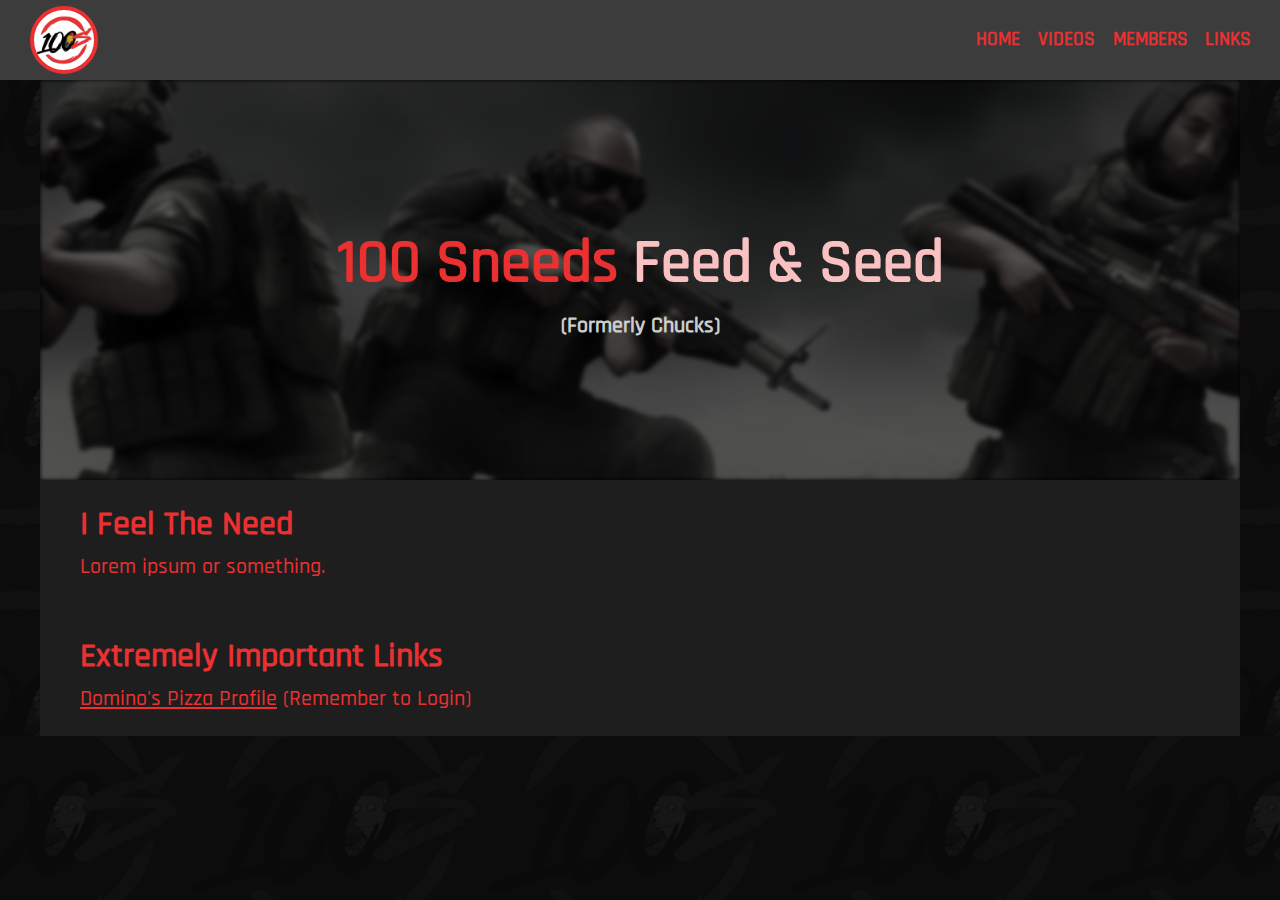
==== commit 9967d7dd: "Added members page" ====
--- a/index.html
+++ b/index.html
@@ -4,9 +4,9 @@
   <base href="/">
   <meta name="viewport" content="width=device-width, initial-scale=1">
   <link rel="icon" type="image/x-icon" href="favicon.ico">
-<style>@charset "UTF-8";:root{--bs-blue:#0d6efd;--bs-indigo:#6610f2;--bs-purple:#6f42c1;--bs-pink:#d63384;--bs-red:#dc3545;--bs-orange:#fd7e14;--bs-yellow:#ffc107;--bs-green:#198754;--bs-teal:#20c997;--bs-cyan:#0dcaf0;--bs-black:#000;--bs-white:#fff;--bs-gray:#6c757d;--bs-gray-dark:#343a40;--bs-gray-100:#f8f9fa;--bs-gray-200:#e9ecef;--bs-gray-300:#dee2e6;--bs-gray-400:#ced4da;--bs-gray-500:#adb5bd;--bs-gray-600:#6c757d;--bs-gray-700:#495057;--bs-gray-800:#343a40;--bs-gray-900:#212529;--bs-primary:#0d6efd;--bs-secondary:#6c757d;--bs-success:#198754;--bs-info:#0dcaf0;--bs-warning:#ffc107;--bs-danger:#dc3545;--bs-light:#f8f9fa;--bs-dark:#212529;--bs-primary-rgb:13,110,253;--bs-secondary-rgb:108,117,125;--bs-success-rgb:25,135,84;--bs-info-rgb:13,202,240;--bs-warning-rgb:255,193,7;--bs-danger-rgb:220,53,69;--bs-light-rgb:248,249,250;--bs-dark-rgb:33,37,41;--bs-primary-text-emphasis:#052c65;--bs-secondary-text-emphasis:#2b2f32;--bs-success-text-emphasis:#0a3622;--bs-info-text-emphasis:#055160;--bs-warning-text-emphasis:#664d03;--bs-danger-text-emphasis:#58151c;--bs-light-text-emphasis:#495057;--bs-dark-text-emphasis:#495057;--bs-primary-bg-subtle:#cfe2ff;--bs-secondary-bg-subtle:#e2e3e5;--bs-success-bg-subtle:#d1e7dd;--bs-info-bg-subtle:#cff4fc;--bs-warning-bg-subtle:#fff3cd;--bs-danger-bg-subtle:#f8d7da;--bs-light-bg-subtle:#fcfcfd;--bs-dark-bg-subtle:#ced4da;--bs-primary-border-subtle:#9ec5fe;--bs-secondary-border-subtle:#c4c8cb;--bs-success-border-subtle:#a3cfbb;--bs-info-border-subtle:#9eeaf9;--bs-warning-border-subtle:#ffe69c;--bs-danger-border-subtle:#f1aeb5;--bs-light-border-subtle:#e9ecef;--bs-dark-border-subtle:#adb5bd;--bs-white-rgb:255,255,255;--bs-black-rgb:0,0,0;--bs-font-sans-serif:system-ui,-apple-system,"Segoe UI",Roboto,"Helvetica Neue","Noto Sans","Liberation Sans",Arial,sans-serif,"Apple Color Emoji","Segoe UI Emoji","Segoe UI Symbol","Noto Color Emoji";--bs-font-monospace:SFMono-Regular,Menlo,Monaco,Consolas,"Liberation Mono","Courier New",monospace;--bs-gradient:linear-gradient(180deg, rgba(255, 255, 255, .15), rgba(255, 255, 255, 0));--bs-body-font-family:var(--bs-font-sans-serif);--bs-body-font-size:1rem;--bs-body-font-weight:400;--bs-body-line-height:1.5;--bs-body-color:#212529;--bs-body-color-rgb:33,37,41;--bs-body-bg:#fff;--bs-body-bg-rgb:255,255,255;--bs-emphasis-color:#000;--bs-emphasis-color-rgb:0,0,0;--bs-secondary-color:rgba(33, 37, 41, .75);--bs-secondary-color-rgb:33,37,41;--bs-secondary-bg:#e9ecef;--bs-secondary-bg-rgb:233,236,239;--bs-tertiary-color:rgba(33, 37, 41, .5);--bs-tertiary-color-rgb:33,37,41;--bs-tertiary-bg:#f8f9fa;--bs-tertiary-bg-rgb:248,249,250;--bs-heading-color:inherit;--bs-link-color:#0d6efd;--bs-link-color-rgb:13,110,253;--bs-link-decoration:underline;--bs-link-hover-color:#0a58ca;--bs-link-hover-color-rgb:10,88,202;--bs-code-color:#d63384;--bs-highlight-bg:#fff3cd;--bs-border-width:1px;--bs-border-style:solid;--bs-border-color:#dee2e6;--bs-border-color-translucent:rgba(0, 0, 0, .175);--bs-border-radius:.375rem;--bs-border-radius-sm:.25rem;--bs-border-radius-lg:.5rem;--bs-border-radius-xl:1rem;--bs-border-radius-xxl:2rem;--bs-border-radius-2xl:var(--bs-border-radius-xxl);--bs-border-radius-pill:50rem;--bs-box-shadow:0 .5rem 1rem rgba(0, 0, 0, .15);--bs-box-shadow-sm:0 .125rem .25rem rgba(0, 0, 0, .075);--bs-box-shadow-lg:0 1rem 3rem rgba(0, 0, 0, .175);--bs-box-shadow-inset:inset 0 1px 2px rgba(0, 0, 0, .075);--bs-focus-ring-width:.25rem;--bs-focus-ring-opacity:.25;--bs-focus-ring-color:rgba(13, 110, 253, .25);--bs-form-valid-color:#198754;--bs-form-valid-border-color:#198754;--bs-form-invalid-color:#dc3545;--bs-form-invalid-border-color:#dc3545}*,:after,:before{box-sizing:border-box}@media (prefers-reduced-motion:no-preference){:root{scroll-behavior:smooth}}body{margin:0;font-family:var(--bs-body-font-family);font-size:var(--bs-body-font-size);font-weight:var(--bs-body-font-weight);line-height:var(--bs-body-line-height);color:var(--bs-body-color);text-align:var(--bs-body-text-align);background-color:var(--bs-body-bg);-webkit-text-size-adjust:100%;-webkit-tap-highlight-color:transparent}:root{--bs-breakpoint-xs:0;--bs-breakpoint-sm:576px;--bs-breakpoint-md:768px;--bs-breakpoint-lg:992px;--bs-breakpoint-xl:1200px;--bs-breakpoint-xxl:1400px}:root{--sneed-primary:#EA3031;--sneed-primary-hover:color-mix(in srgb, white 90%, var(--sneed-primary));--sneed-secondary:#CCCCCC;--sneed-background-primary:#1E1E1E;--sneed-background-secondary:#252526;--sneed-background-tertiary:#3C3C3C}@font-face{font-family:Rajdhani;src:url(/assets/rajdhani-medium.ttf) format("truetype");font-weight:500}body{color:var(--sneed-primary);font-family:Rajdhani}body{margin:0;height:100%}html{height:100%}</style><link rel="stylesheet" href="styles.69e9d90094f66be9.css" media="print" onload="this.media='all'"><noscript><link rel="stylesheet" href="styles.69e9d90094f66be9.css"></noscript></head>
+<style>@charset "UTF-8";:root{--bs-blue:#0d6efd;--bs-indigo:#6610f2;--bs-purple:#6f42c1;--bs-pink:#d63384;--bs-red:#dc3545;--bs-orange:#fd7e14;--bs-yellow:#ffc107;--bs-green:#198754;--bs-teal:#20c997;--bs-cyan:#0dcaf0;--bs-black:#000;--bs-white:#fff;--bs-gray:#6c757d;--bs-gray-dark:#343a40;--bs-gray-100:#f8f9fa;--bs-gray-200:#e9ecef;--bs-gray-300:#dee2e6;--bs-gray-400:#ced4da;--bs-gray-500:#adb5bd;--bs-gray-600:#6c757d;--bs-gray-700:#495057;--bs-gray-800:#343a40;--bs-gray-900:#212529;--bs-primary:#0d6efd;--bs-secondary:#6c757d;--bs-success:#198754;--bs-info:#0dcaf0;--bs-warning:#ffc107;--bs-danger:#dc3545;--bs-light:#f8f9fa;--bs-dark:#212529;--bs-primary-rgb:13,110,253;--bs-secondary-rgb:108,117,125;--bs-success-rgb:25,135,84;--bs-info-rgb:13,202,240;--bs-warning-rgb:255,193,7;--bs-danger-rgb:220,53,69;--bs-light-rgb:248,249,250;--bs-dark-rgb:33,37,41;--bs-primary-text-emphasis:#052c65;--bs-secondary-text-emphasis:#2b2f32;--bs-success-text-emphasis:#0a3622;--bs-info-text-emphasis:#055160;--bs-warning-text-emphasis:#664d03;--bs-danger-text-emphasis:#58151c;--bs-light-text-emphasis:#495057;--bs-dark-text-emphasis:#495057;--bs-primary-bg-subtle:#cfe2ff;--bs-secondary-bg-subtle:#e2e3e5;--bs-success-bg-subtle:#d1e7dd;--bs-info-bg-subtle:#cff4fc;--bs-warning-bg-subtle:#fff3cd;--bs-danger-bg-subtle:#f8d7da;--bs-light-bg-subtle:#fcfcfd;--bs-dark-bg-subtle:#ced4da;--bs-primary-border-subtle:#9ec5fe;--bs-secondary-border-subtle:#c4c8cb;--bs-success-border-subtle:#a3cfbb;--bs-info-border-subtle:#9eeaf9;--bs-warning-border-subtle:#ffe69c;--bs-danger-border-subtle:#f1aeb5;--bs-light-border-subtle:#e9ecef;--bs-dark-border-subtle:#adb5bd;--bs-white-rgb:255,255,255;--bs-black-rgb:0,0,0;--bs-font-sans-serif:system-ui,-apple-system,"Segoe UI",Roboto,"Helvetica Neue","Noto Sans","Liberation Sans",Arial,sans-serif,"Apple Color Emoji","Segoe UI Emoji","Segoe UI Symbol","Noto Color Emoji";--bs-font-monospace:SFMono-Regular,Menlo,Monaco,Consolas,"Liberation Mono","Courier New",monospace;--bs-gradient:linear-gradient(180deg, rgba(255, 255, 255, .15), rgba(255, 255, 255, 0));--bs-body-font-family:var(--bs-font-sans-serif);--bs-body-font-size:1rem;--bs-body-font-weight:400;--bs-body-line-height:1.5;--bs-body-color:#212529;--bs-body-color-rgb:33,37,41;--bs-body-bg:#fff;--bs-body-bg-rgb:255,255,255;--bs-emphasis-color:#000;--bs-emphasis-color-rgb:0,0,0;--bs-secondary-color:rgba(33, 37, 41, .75);--bs-secondary-color-rgb:33,37,41;--bs-secondary-bg:#e9ecef;--bs-secondary-bg-rgb:233,236,239;--bs-tertiary-color:rgba(33, 37, 41, .5);--bs-tertiary-color-rgb:33,37,41;--bs-tertiary-bg:#f8f9fa;--bs-tertiary-bg-rgb:248,249,250;--bs-heading-color:inherit;--bs-link-color:#0d6efd;--bs-link-color-rgb:13,110,253;--bs-link-decoration:underline;--bs-link-hover-color:#0a58ca;--bs-link-hover-color-rgb:10,88,202;--bs-code-color:#d63384;--bs-highlight-bg:#fff3cd;--bs-border-width:1px;--bs-border-style:solid;--bs-border-color:#dee2e6;--bs-border-color-translucent:rgba(0, 0, 0, .175);--bs-border-radius:.375rem;--bs-border-radius-sm:.25rem;--bs-border-radius-lg:.5rem;--bs-border-radius-xl:1rem;--bs-border-radius-xxl:2rem;--bs-border-radius-2xl:var(--bs-border-radius-xxl);--bs-border-radius-pill:50rem;--bs-box-shadow:0 .5rem 1rem rgba(0, 0, 0, .15);--bs-box-shadow-sm:0 .125rem .25rem rgba(0, 0, 0, .075);--bs-box-shadow-lg:0 1rem 3rem rgba(0, 0, 0, .175);--bs-box-shadow-inset:inset 0 1px 2px rgba(0, 0, 0, .075);--bs-focus-ring-width:.25rem;--bs-focus-ring-opacity:.25;--bs-focus-ring-color:rgba(13, 110, 253, .25);--bs-form-valid-color:#198754;--bs-form-valid-border-color:#198754;--bs-form-invalid-color:#dc3545;--bs-form-invalid-border-color:#dc3545}*,:after,:before{box-sizing:border-box}@media (prefers-reduced-motion:no-preference){:root{scroll-behavior:smooth}}body{margin:0;font-family:var(--bs-body-font-family);font-size:var(--bs-body-font-size);font-weight:var(--bs-body-font-weight);line-height:var(--bs-body-line-height);color:var(--bs-body-color);text-align:var(--bs-body-text-align);background-color:var(--bs-body-bg);-webkit-text-size-adjust:100%;-webkit-tap-highlight-color:transparent}:root{--bs-breakpoint-xs:0;--bs-breakpoint-sm:576px;--bs-breakpoint-md:768px;--bs-breakpoint-lg:992px;--bs-breakpoint-xl:1200px;--bs-breakpoint-xxl:1400px}.d-block{display:block!important}.h-100{height:100%!important}:root{--sneed-primary:#EA3031;--sneed-primary-hover:color-mix(in srgb, white 70%, var(--sneed-primary));--sneed-secondary:#CCCCCC;--sneed-background-primary:#1E1E1E;--sneed-background-secondary:#252526;--sneed-background-tertiary:#3C3C3C}@font-face{font-family:Rajdhani;src:url(/assets/rajdhani-medium.ttf) format("truetype");font-weight:500}body{color:var(--sneed-primary);font-family:Rajdhani}body{margin:0;height:100%}html{height:100%}:root{--content-max-width:1200px}</style><link rel="stylesheet" href="styles.312c2209e09fca31.css" media="print" onload="this.media='all'"><noscript><link rel="stylesheet" href="styles.312c2209e09fca31.css"></noscript></head>
 <body>
-  <app-root></app-root>
-<script src="runtime.32c42da5fbcfdf46.js" type="module"></script><script src="polyfills.8fc06c7b1bac4a19.js" type="module"></script><script src="scripts.4e6d6f582996c29b.js" defer></script><script src="main.2a5c25503398ef5a.js" type="module"></script>
+  <app-root class="h-100 d-block"></app-root>
+<script src="runtime.32c42da5fbcfdf46.js" type="module"></script><script src="polyfills.8fc06c7b1bac4a19.js" type="module"></script><script src="scripts.4e6d6f582996c29b.js" defer></script><script src="main.d51f6c8e745c571f.js" type="module"></script>
 
 </body></html>--- a/styles.312c2209e09fca31.css
+++ b/styles.312c2209e09fca31.css
@@ -0,0 +1,5 @@
+@charset "UTF-8";/*!
+* Bootstrap  v5.3.0 (https://getbootstrap.com/)
+* Copyright 2011-2023 The Bootstrap Authors
+* Licensed under MIT (https://github.com/twbs/bootstrap/blob/main/LICENSE)
+*/:root,[data-bs-theme=light]{--bs-blue:#0d6efd;--bs-indigo:#6610f2;--bs-purple:#6f42c1;--bs-pink:#d63384;--bs-red:#dc3545;--bs-orange:#fd7e14;--bs-yellow:#ffc107;--bs-green:#198754;--bs-teal:#20c997;--bs-cyan:#0dcaf0;--bs-black:#000;--bs-white:#fff;--bs-gray:#6c757d;--bs-gray-dark:#343a40;--bs-gray-100:#f8f9fa;--bs-gray-200:#e9ecef;--bs-gray-300:#dee2e6;--bs-gray-400:#ced4da;--bs-gray-500:#adb5bd;--bs-gray-600:#6c757d;--bs-gray-700:#495057;--bs-gray-800:#343a40;--bs-gray-900:#212529;--bs-primary:#0d6efd;--bs-secondary:#6c757d;--bs-success:#198754;--bs-info:#0dcaf0;--bs-warning:#ffc107;--bs-danger:#dc3545;--bs-light:#f8f9fa;--bs-dark:#212529;--bs-primary-rgb:13,110,253;--bs-secondary-rgb:108,117,125;--bs-success-rgb:25,135,84;--bs-info-rgb:13,202,240;--bs-warning-rgb:255,193,7;--bs-danger-rgb:220,53,69;--bs-light-rgb:248,249,250;--bs-dark-rgb:33,37,41;--bs-primary-text-emphasis:#052c65;--bs-secondary-text-emphasis:#2b2f32;--bs-success-text-emphasis:#0a3622;--bs-info-text-emphasis:#055160;--bs-warning-text-emphasis:#664d03;--bs-danger-text-emphasis:#58151c;--bs-light-text-emphasis:#495057;--bs-dark-text-emphasis:#495057;--bs-primary-bg-subtle:#cfe2ff;--bs-secondary-bg-subtle:#e2e3e5;--bs-success-bg-subtle:#d1e7dd;--bs-info-bg-subtle:#cff4fc;--bs-warning-bg-subtle:#fff3cd;--bs-danger-bg-subtle:#f8d7da;--bs-light-bg-subtle:#fcfcfd;--bs-dark-bg-subtle:#ced4da;--bs-primary-border-subtle:#9ec5fe;--bs-secondary-border-subtle:#c4c8cb;--bs-success-border-subtle:#a3cfbb;--bs-info-border-subtle:#9eeaf9;--bs-warning-border-subtle:#ffe69c;--bs-danger-border-subtle:#f1aeb5;--bs-light-border-subtle:#e9ecef;--bs-dark-border-subtle:#adb5bd;--bs-white-rgb:255,255,255;--bs-black-rgb:0,0,0;--bs-font-sans-serif:system-ui,-apple-system,"Segoe UI",Roboto,"Helvetica Neue","Noto Sans","Liberation Sans",Arial,sans-serif,"Apple Color Emoji","Segoe UI Emoji","Segoe UI Symbol","Noto Color Emoji";--bs-font-monospace:SFMono-Regular,Menlo,Monaco,Consolas,"Liberation Mono","Courier New",monospace;--bs-gradient:linear-gradient(180deg, rgba(255, 255, 255, .15), rgba(255, 255, 255, 0));--bs-body-font-family:var(--bs-font-sans-serif);--bs-body-font-size:1rem;--bs-body-font-weight:400;--bs-body-line-height:1.5;--bs-body-color:#212529;--bs-body-color-rgb:33,37,41;--bs-body-bg:#fff;--bs-body-bg-rgb:255,255,255;--bs-emphasis-color:#000;--bs-emphasis-color-rgb:0,0,0;--bs-secondary-color:rgba(33, 37, 41, .75);--bs-secondary-color-rgb:33,37,41;--bs-secondary-bg:#e9ecef;--bs-secondary-bg-rgb:233,236,239;--bs-tertiary-color:rgba(33, 37, 41, .5);--bs-tertiary-color-rgb:33,37,41;--bs-tertiary-bg:#f8f9fa;--bs-tertiary-bg-rgb:248,249,250;--bs-heading-color:inherit;--bs-link-color:#0d6efd;--bs-link-color-rgb:13,110,253;--bs-link-decoration:underline;--bs-link-hover-color:#0a58ca;--bs-link-hover-color-rgb:10,88,202;--bs-code-color:#d63384;--bs-highlight-bg:#fff3cd;--bs-border-width:1px;--bs-border-style:solid;--bs-border-color:#dee2e6;--bs-border-color-translucent:rgba(0, 0, 0, .175);--bs-border-radius:.375rem;--bs-border-radius-sm:.25rem;--bs-border-radius-lg:.5rem;--bs-border-radius-xl:1rem;--bs-border-radius-xxl:2rem;--bs-border-radius-2xl:var(--bs-border-radius-xxl);--bs-border-radius-pill:50rem;--bs-box-shadow:0 .5rem 1rem rgba(0, 0, 0, .15);--bs-box-shadow-sm:0 .125rem .25rem rgba(0, 0, 0, .075);--bs-box-shadow-lg:0 1rem 3rem rgba(0, 0, 0, .175);--bs-box-shadow-inset:inset 0 1px 2px rgba(0, 0, 0, .075);--bs-focus-ring-width:.25rem;--bs-focus-ring-opacity:.25;--bs-focus-ring-color:rgba(13, 110, 253, .25);--bs-form-valid-color:#198754;--bs-form-valid-border-color:#198754;--bs-form-invalid-color:#dc3545;--bs-form-invalid-border-color:#dc3545}[data-bs-theme=dark]{color-scheme:dark;--bs-body-color:#adb5bd;--bs-body-color-rgb:173,181,189;--bs-body-bg:#212529;--bs-body-bg-rgb:33,37,41;--bs-emphasis-color:#fff;--bs-emphasis-color-rgb:255,255,255;--bs-secondary-color:rgba(173, 181, 189, .75);--bs-secondary-color-rgb:173,181,189;--bs-secondary-bg:#343a40;--bs-secondary-bg-rgb:52,58,64;--bs-tertiary-color:rgba(173, 181, 189, .5);--bs-tertiary-color-rgb:173,181,189;--bs-tertiary-bg:#2b3035;--bs-tertiary-bg-rgb:43,48,53;--bs-primary-text-emphasis:#6ea8fe;--bs-secondary-text-emphasis:#a7acb1;--bs-success-text-emphasis:#75b798;--bs-info-text-emphasis:#6edff6;--bs-warning-text-emphasis:#ffda6a;--bs-danger-text-emphasis:#ea868f;--bs-light-text-emphasis:#f8f9fa;--bs-dark-text-emphasis:#dee2e6;--bs-primary-bg-subtle:#031633;--bs-secondary-bg-subtle:#161719;--bs-success-bg-subtle:#051b11;--bs-info-bg-subtle:#032830;--bs-warning-bg-subtle:#332701;--bs-danger-bg-subtle:#2c0b0e;--bs-light-bg-subtle:#343a40;--bs-dark-bg-subtle:#1a1d20;--bs-primary-border-subtle:#084298;--bs-secondary-border-subtle:#41464b;--bs-success-border-subtle:#0f5132;--bs-info-border-subtle:#087990;--bs-warning-border-subtle:#997404;--bs-danger-border-subtle:#842029;--bs-light-border-subtle:#495057;--bs-dark-border-subtle:#343a40;--bs-heading-color:inherit;--bs-link-color:#6ea8fe;--bs-link-hover-color:#8bb9fe;--bs-link-color-rgb:110,168,254;--bs-link-hover-color-rgb:139,185,254;--bs-code-color:#e685b5;--bs-border-color:#495057;--bs-border-color-translucent:rgba(255, 255, 255, .15);--bs-form-valid-color:#75b798;--bs-form-valid-border-color:#75b798;--bs-form-invalid-color:#ea868f;--bs-form-invalid-border-color:#ea868f}*,:after,:before{box-sizing:border-box}@media (prefers-reduced-motion:no-preference){:root{scroll-behavior:smooth}}body{margin:0;font-family:var(--bs-body-font-family);font-size:var(--bs-body-font-size);font-weight:var(--bs-body-font-weight);line-height:var(--bs-body-line-height);color:var(--bs-body-color);text-align:var(--bs-body-text-align);background-color:var(--bs-body-bg);-webkit-text-size-adjust:100%;-webkit-tap-highlight-color:transparent}hr{margin:1rem 0;color:inherit;border:0;border-top:var(--bs-border-width) solid;opacity:.25}.h1,.h2,.h3,.h4,.h5,.h6,h1,h2,h3,h4,h5,h6{margin-top:0;margin-bottom:.5rem;font-weight:500;line-height:1.2;color:var(--bs-heading-color)}.h1,h1{font-size:calc(1.375rem + 1.5vw)}@media (min-width:1200px){.h1,h1{font-size:2.5rem}}.h2,h2{font-size:calc(1.325rem + .9vw)}@media (min-width:1200px){.h2,h2{font-size:2rem}}.h3,h3{font-size:calc(1.3rem + .6vw)}@media (min-width:1200px){.h3,h3{font-size:1.75rem}}.h4,h4{font-size:calc(1.275rem + .3vw)}@media (min-width:1200px){.h4,h4{font-size:1.5rem}}.h5,h5{font-size:1.25rem}.h6,h6{font-size:1rem}p{margin-top:0;margin-bottom:1rem}abbr[title]{-webkit-text-decoration:underline dotted;text-decoration:underline dotted;cursor:help;-webkit-text-decoration-skip-ink:none;text-decoration-skip-ink:none}address{margin-bottom:1rem;font-style:normal;line-height:inherit}ol,ul{padding-left:2rem}dl,ol,ul{margin-top:0;margin-bottom:1rem}ol ol,ol ul,ul ol,ul ul{margin-bottom:0}dt{font-weight:700}dd{margin-bottom:.5rem;margin-left:0}blockquote{margin:0 0 1rem}b,strong{font-weight:bolder}.small,small{font-size:.875em}.mark,mark{padding:.1875em;background-color:var(--bs-highlight-bg)}sub,sup{position:relative;font-size:.75em;line-height:0;vertical-align:baseline}sub{bottom:-.25em}sup{top:-.5em}a{color:rgba(var(--bs-link-color-rgb),var(--bs-link-opacity,1));text-decoration:underline}a:hover{--bs-link-color-rgb:var(--bs-link-hover-color-rgb)}a:not([href]):not([class]),a:not([href]):not([class]):hover{color:inherit;text-decoration:none}code,kbd,pre,samp{font-family:var(--bs-font-monospace);font-size:1em}pre{display:block;margin-top:0;margin-bottom:1rem;overflow:auto;font-size:.875em}pre code{font-size:inherit;color:inherit;word-break:normal}code{font-size:.875em;color:var(--bs-code-color);word-wrap:break-word}a>code{color:inherit}kbd{padding:.1875rem .375rem;font-size:.875em;color:var(--bs-body-bg);background-color:var(--bs-body-color);border-radius:.25rem}kbd kbd{padding:0;font-size:1em}figure{margin:0 0 1rem}img,svg{vertical-align:middle}table{caption-side:bottom;border-collapse:collapse}caption{padding-top:.5rem;padding-bottom:.5rem;color:var(--bs-secondary-color);text-align:left}th{text-align:inherit;text-align:-webkit-match-parent}tbody,td,tfoot,th,thead,tr{border-color:inherit;border-style:solid;border-width:0}label{display:inline-block}button{border-radius:0}button:focus:not(:focus-visible){outline:0}button,input,optgroup,select,textarea{margin:0;font-family:inherit;font-size:inherit;line-height:inherit}button,select{text-transform:none}[role=button]{cursor:pointer}select{word-wrap:normal}select:disabled{opacity:1}[list]:not([type=date]):not([type=datetime-local]):not([type=month]):not([type=week]):not([type=time])::-webkit-calendar-picker-indicator{display:none!important}[type=button],[type=reset],[type=submit],button{-webkit-appearance:button}[type=button]:not(:disabled),[type=reset]:not(:disabled),[type=submit]:not(:disabled),button:not(:disabled){cursor:pointer}::-moz-focus-inner{padding:0;border-style:none}textarea{resize:vertical}fieldset{min-width:0;padding:0;margin:0;border:0}legend{float:left;width:100%;padding:0;margin-bottom:.5rem;font-size:calc(1.275rem + .3vw);line-height:inherit}@media (min-width:1200px){legend{font-size:1.5rem}}legend+*{clear:left}::-webkit-datetime-edit-day-field,::-webkit-datetime-edit-fields-wrapper,::-webkit-datetime-edit-hour-field,::-webkit-datetime-edit-minute,::-webkit-datetime-edit-month-field,::-webkit-datetime-edit-text,::-webkit-datetime-edit-year-field{padding:0}::-webkit-inner-spin-button{height:auto}[type=search]{outline-offset:-2px;-webkit-appearance:textfield}::-webkit-search-decoration{-webkit-appearance:none}::-webkit-color-swatch-wrapper{padding:0}::file-selector-button{font:inherit;-webkit-appearance:button}output{display:inline-block}iframe{border:0}summary{display:list-item;cursor:pointer}progress{vertical-align:baseline}[hidden]{display:none!important}.lead{font-size:1.25rem;font-weight:300}.display-1{font-size:calc(1.625rem + 4.5vw);font-weight:300;line-height:1.2}@media (min-width:1200px){.display-1{font-size:5rem}}.display-2{font-size:calc(1.575rem + 3.9vw);font-weight:300;line-height:1.2}@media (min-width:1200px){.display-2{font-size:4.5rem}}.display-3{font-size:calc(1.525rem + 3.3vw);font-weight:300;line-height:1.2}@media (min-width:1200px){.display-3{font-size:4rem}}.display-4{font-size:calc(1.475rem + 2.7vw);font-weight:300;line-height:1.2}@media (min-width:1200px){.display-4{font-size:3.5rem}}.display-5{font-size:calc(1.425rem + 2.1vw);font-weight:300;line-height:1.2}@media (min-width:1200px){.display-5{font-size:3rem}}.display-6{font-size:calc(1.375rem + 1.5vw);font-weight:300;line-height:1.2}@media (min-width:1200px){.display-6{font-size:2.5rem}}.list-unstyled,.list-inline{padding-left:0;list-style:none}.list-inline-item{display:inline-block}.list-inline-item:not(:last-child){margin-right:.5rem}.initialism{font-size:.875em;text-transform:uppercase}.blockquote{margin-bottom:1rem;font-size:1.25rem}.blockquote>:last-child{margin-bottom:0}.blockquote-footer{margin-top:-1rem;margin-bottom:1rem;font-size:.875em;color:#6c757d}.blockquote-footer:before{content:"\2014\a0"}.img-fluid{max-width:100%;height:auto}.img-thumbnail{padding:.25rem;background-color:var(--bs-body-bg);border:var(--bs-border-width) solid var(--bs-border-color);border-radius:var(--bs-border-radius);max-width:100%;height:auto}.figure{display:inline-block}.figure-img{margin-bottom:.5rem;line-height:1}.figure-caption{font-size:.875em;color:var(--bs-secondary-color)}.container,.container-fluid,.container-lg,.container-md,.container-sm,.container-xl,.container-xxl{--bs-gutter-x:1.5rem;--bs-gutter-y:0;width:100%;padding-right:calc(var(--bs-gutter-x) * .5);padding-left:calc(var(--bs-gutter-x) * .5);margin-right:auto;margin-left:auto}@media (min-width:576px){.container,.container-sm{max-width:540px}}@media (min-width:768px){.container,.container-md,.container-sm{max-width:720px}}@media (min-width:992px){.container,.container-lg,.container-md,.container-sm{max-width:960px}}@media (min-width:1200px){.container,.container-lg,.container-md,.container-sm,.container-xl{max-width:1140px}}@media (min-width:1400px){.container,.container-lg,.container-md,.container-sm,.container-xl,.container-xxl{max-width:1320px}}:root{--bs-breakpoint-xs:0;--bs-breakpoint-sm:576px;--bs-breakpoint-md:768px;--bs-breakpoint-lg:992px;--bs-breakpoint-xl:1200px;--bs-breakpoint-xxl:1400px}.row{--bs-gutter-x:1.5rem;--bs-gutter-y:0;display:flex;flex-wrap:wrap;margin-top:calc(-1 * var(--bs-gutter-y));margin-right:calc(-.5 * var(--bs-gutter-x));margin-left:calc(-.5 * var(--bs-gutter-x))}.row>*{flex-shrink:0;width:100%;max-width:100%;padding-right:calc(var(--bs-gutter-x) * .5);padding-left:calc(var(--bs-gutter-x) * .5);margin-top:var(--bs-gutter-y)}.col{flex:1 0 0%}.row-cols-auto>*{flex:0 0 auto;width:auto}.row-cols-1>*{flex:0 0 auto;width:100%}.row-cols-2>*{flex:0 0 auto;width:50%}.row-cols-3>*{flex:0 0 auto;width:33.3333333333%}.row-cols-4>*{flex:0 0 auto;width:25%}.row-cols-5>*{flex:0 0 auto;width:20%}.row-cols-6>*{flex:0 0 auto;width:16.6666666667%}.col-auto{flex:0 0 auto;width:auto}.col-1{flex:0 0 auto;width:8.33333333%}.col-2{flex:0 0 auto;width:16.66666667%}.col-3{flex:0 0 auto;width:25%}.col-4{flex:0 0 auto;width:33.33333333%}.col-5{flex:0 0 auto;width:41.66666667%}.col-6{flex:0 0 auto;width:50%}.col-7{flex:0 0 auto;width:58.33333333%}.col-8{flex:0 0 auto;width:66.66666667%}.col-9{flex:0 0 auto;width:75%}.col-10{flex:0 0 auto;width:83.33333333%}.col-11{flex:0 0 auto;width:91.66666667%}.col-12{flex:0 0 auto;width:100%}.offset-1{margin-left:8.33333333%}.offset-2{margin-left:16.66666667%}.offset-3{margin-left:25%}.offset-4{margin-left:33.33333333%}.offset-5{margin-left:41.66666667%}.offset-6{margin-left:50%}.offset-7{margin-left:58.33333333%}.offset-8{margin-left:66.66666667%}.offset-9{margin-left:75%}.offset-10{margin-left:83.33333333%}.offset-11{margin-left:91.66666667%}.g-0,.gx-0{--bs-gutter-x:0}.g-0,.gy-0{--bs-gutter-y:0}.g-1,.gx-1{--bs-gutter-x:.25rem}.g-1,.gy-1{--bs-gutter-y:.25rem}.g-2,.gx-2{--bs-gutter-x:.5rem}.g-2,.gy-2{--bs-gutter-y:.5rem}.g-3,.gx-3{--bs-gutter-x:1rem}.g-3,.gy-3{--bs-gutter-y:1rem}.g-4,.gx-4{--bs-gutter-x:1.5rem}.g-4,.gy-4{--bs-gutter-y:1.5rem}.g-5,.gx-5{--bs-gutter-x:3rem}.g-5,.gy-5{--bs-gutter-y:3rem}@media (min-width:576px){.col-sm{flex:1 0 0%}.row-cols-sm-auto>*{flex:0 0 auto;width:auto}.row-cols-sm-1>*{flex:0 0 auto;width:100%}.row-cols-sm-2>*{flex:0 0 auto;width:50%}.row-cols-sm-3>*{flex:0 0 auto;width:33.3333333333%}.row-cols-sm-4>*{flex:0 0 auto;width:25%}.row-cols-sm-5>*{flex:0 0 auto;width:20%}.row-cols-sm-6>*{flex:0 0 auto;width:16.6666666667%}.col-sm-auto{flex:0 0 auto;width:auto}.col-sm-1{flex:0 0 auto;width:8.33333333%}.col-sm-2{flex:0 0 auto;width:16.66666667%}.col-sm-3{flex:0 0 auto;width:25%}.col-sm-4{flex:0 0 auto;width:33.33333333%}.col-sm-5{flex:0 0 auto;width:41.66666667%}.col-sm-6{flex:0 0 auto;width:50%}.col-sm-7{flex:0 0 auto;width:58.33333333%}.col-sm-8{flex:0 0 auto;width:66.66666667%}.col-sm-9{flex:0 0 auto;width:75%}.col-sm-10{flex:0 0 auto;width:83.33333333%}.col-sm-11{flex:0 0 auto;width:91.66666667%}.col-sm-12{flex:0 0 auto;width:100%}.offset-sm-0{margin-left:0}.offset-sm-1{margin-left:8.33333333%}.offset-sm-2{margin-left:16.66666667%}.offset-sm-3{margin-left:25%}.offset-sm-4{margin-left:33.33333333%}.offset-sm-5{margin-left:41.66666667%}.offset-sm-6{margin-left:50%}.offset-sm-7{margin-left:58.33333333%}.offset-sm-8{margin-left:66.66666667%}.offset-sm-9{margin-left:75%}.offset-sm-10{margin-left:83.33333333%}.offset-sm-11{margin-left:91.66666667%}.g-sm-0,.gx-sm-0{--bs-gutter-x:0}.g-sm-0,.gy-sm-0{--bs-gutter-y:0}.g-sm-1,.gx-sm-1{--bs-gutter-x:.25rem}.g-sm-1,.gy-sm-1{--bs-gutter-y:.25rem}.g-sm-2,.gx-sm-2{--bs-gutter-x:.5rem}.g-sm-2,.gy-sm-2{--bs-gutter-y:.5rem}.g-sm-3,.gx-sm-3{--bs-gutter-x:1rem}.g-sm-3,.gy-sm-3{--bs-gutter-y:1rem}.g-sm-4,.gx-sm-4{--bs-gutter-x:1.5rem}.g-sm-4,.gy-sm-4{--bs-gutter-y:1.5rem}.g-sm-5,.gx-sm-5{--bs-gutter-x:3rem}.g-sm-5,.gy-sm-5{--bs-gutter-y:3rem}}@media (min-width:768px){.col-md{flex:1 0 0%}.row-cols-md-auto>*{flex:0 0 auto;width:auto}.row-cols-md-1>*{flex:0 0 auto;width:100%}.row-cols-md-2>*{flex:0 0 auto;width:50%}.row-cols-md-3>*{flex:0 0 auto;width:33.3333333333%}.row-cols-md-4>*{flex:0 0 auto;width:25%}.row-cols-md-5>*{flex:0 0 auto;width:20%}.row-cols-md-6>*{flex:0 0 auto;width:16.6666666667%}.col-md-auto{flex:0 0 auto;width:auto}.col-md-1{flex:0 0 auto;width:8.33333333%}.col-md-2{flex:0 0 auto;width:16.66666667%}.col-md-3{flex:0 0 auto;width:25%}.col-md-4{flex:0 0 auto;width:33.33333333%}.col-md-5{flex:0 0 auto;width:41.66666667%}.col-md-6{flex:0 0 auto;width:50%}.col-md-7{flex:0 0 auto;width:58.33333333%}.col-md-8{flex:0 0 auto;width:66.66666667%}.col-md-9{flex:0 0 auto;width:75%}.col-md-10{flex:0 0 auto;width:83.33333333%}.col-md-11{flex:0 0 auto;width:91.66666667%}.col-md-12{flex:0 0 auto;width:100%}.offset-md-0{margin-left:0}.offset-md-1{margin-left:8.33333333%}.offset-md-2{margin-left:16.66666667%}.offset-md-3{margin-left:25%}.offset-md-4{margin-left:33.33333333%}.offset-md-5{margin-left:41.66666667%}.offset-md-6{margin-left:50%}.offset-md-7{margin-left:58.33333333%}.offset-md-8{margin-left:66.66666667%}.offset-md-9{margin-left:75%}.offset-md-10{margin-left:83.33333333%}.offset-md-11{margin-left:91.66666667%}.g-md-0,.gx-md-0{--bs-gutter-x:0}.g-md-0,.gy-md-0{--bs-gutter-y:0}.g-md-1,.gx-md-1{--bs-gutter-x:.25rem}.g-md-1,.gy-md-1{--bs-gutter-y:.25rem}.g-md-2,.gx-md-2{--bs-gutter-x:.5rem}.g-md-2,.gy-md-2{--bs-gutter-y:.5rem}.g-md-3,.gx-md-3{--bs-gutter-x:1rem}.g-md-3,.gy-md-3{--bs-gutter-y:1rem}.g-md-4,.gx-md-4{--bs-gutter-x:1.5rem}.g-md-4,.gy-md-4{--bs-gutter-y:1.5rem}.g-md-5,.gx-md-5{--bs-gutter-x:3rem}.g-md-5,.gy-md-5{--bs-gutter-y:3rem}}@media (min-width:992px){.col-lg{flex:1 0 0%}.row-cols-lg-auto>*{flex:0 0 auto;width:auto}.row-cols-lg-1>*{flex:0 0 auto;width:100%}.row-cols-lg-2>*{flex:0 0 auto;width:50%}.row-cols-lg-3>*{flex:0 0 auto;width:33.3333333333%}.row-cols-lg-4>*{flex:0 0 auto;width:25%}.row-cols-lg-5>*{flex:0 0 auto;width:20%}.row-cols-lg-6>*{flex:0 0 auto;width:16.6666666667%}.col-lg-auto{flex:0 0 auto;width:auto}.col-lg-1{flex:0 0 auto;width:8.33333333%}.col-lg-2{flex:0 0 auto;width:16.66666667%}.col-lg-3{flex:0 0 auto;width:25%}.col-lg-4{flex:0 0 auto;width:33.33333333%}.col-lg-5{flex:0 0 auto;width:41.66666667%}.col-lg-6{flex:0 0 auto;width:50%}.col-lg-7{flex:0 0 auto;width:58.33333333%}.col-lg-8{flex:0 0 auto;width:66.66666667%}.col-lg-9{flex:0 0 auto;width:75%}.col-lg-10{flex:0 0 auto;width:83.33333333%}.col-lg-11{flex:0 0 auto;width:91.66666667%}.col-lg-12{flex:0 0 auto;width:100%}.offset-lg-0{margin-left:0}.offset-lg-1{margin-left:8.33333333%}.offset-lg-2{margin-left:16.66666667%}.offset-lg-3{margin-left:25%}.offset-lg-4{margin-left:33.33333333%}.offset-lg-5{margin-left:41.66666667%}.offset-lg-6{margin-left:50%}.offset-lg-7{margin-left:58.33333333%}.offset-lg-8{margin-left:66.66666667%}.offset-lg-9{margin-left:75%}.offset-lg-10{margin-left:83.33333333%}.offset-lg-11{margin-left:91.66666667%}.g-lg-0,.gx-lg-0{--bs-gutter-x:0}.g-lg-0,.gy-lg-0{--bs-gutter-y:0}.g-lg-1,.gx-lg-1{--bs-gutter-x:.25rem}.g-lg-1,.gy-lg-1{--bs-gutter-y:.25rem}.g-lg-2,.gx-lg-2{--bs-gutter-x:.5rem}.g-lg-2,.gy-lg-2{--bs-gutter-y:.5rem}.g-lg-3,.gx-lg-3{--bs-gutter-x:1rem}.g-lg-3,.gy-lg-3{--bs-gutter-y:1rem}.g-lg-4,.gx-lg-4{--bs-gutter-x:1.5rem}.g-lg-4,.gy-lg-4{--bs-gutter-y:1.5rem}.g-lg-5,.gx-lg-5{--bs-gutter-x:3rem}.g-lg-5,.gy-lg-5{--bs-gutter-y:3rem}}@media (min-width:1200px){.col-xl{flex:1 0 0%}.row-cols-xl-auto>*{flex:0 0 auto;width:auto}.row-cols-xl-1>*{flex:0 0 auto;width:100%}.row-cols-xl-2>*{flex:0 0 auto;width:50%}.row-cols-xl-3>*{flex:0 0 auto;width:33.3333333333%}.row-cols-xl-4>*{flex:0 0 auto;width:25%}.row-cols-xl-5>*{flex:0 0 auto;width:20%}.row-cols-xl-6>*{flex:0 0 auto;width:16.6666666667%}.col-xl-auto{flex:0 0 auto;width:auto}.col-xl-1{flex:0 0 auto;width:8.33333333%}.col-xl-2{flex:0 0 auto;width:16.66666667%}.col-xl-3{flex:0 0 auto;width:25%}.col-xl-4{flex:0 0 auto;width:33.33333333%}.col-xl-5{flex:0 0 auto;width:41.66666667%}.col-xl-6{flex:0 0 auto;width:50%}.col-xl-7{flex:0 0 auto;width:58.33333333%}.col-xl-8{flex:0 0 auto;width:66.66666667%}.col-xl-9{flex:0 0 auto;width:75%}.col-xl-10{flex:0 0 auto;width:83.33333333%}.col-xl-11{flex:0 0 auto;width:91.66666667%}.col-xl-12{flex:0 0 auto;width:100%}.offset-xl-0{margin-left:0}.offset-xl-1{margin-left:8.33333333%}.offset-xl-2{margin-left:16.66666667%}.offset-xl-3{margin-left:25%}.offset-xl-4{margin-left:33.33333333%}.offset-xl-5{margin-left:41.66666667%}.offset-xl-6{margin-left:50%}.offset-xl-7{margin-left:58.33333333%}.offset-xl-8{margin-left:66.66666667%}.offset-xl-9{margin-left:75%}.offset-xl-10{margin-left:83.33333333%}.offset-xl-11{margin-left:91.66666667%}.g-xl-0,.gx-xl-0{--bs-gutter-x:0}.g-xl-0,.gy-xl-0{--bs-gutter-y:0}.g-xl-1,.gx-xl-1{--bs-gutter-x:.25rem}.g-xl-1,.gy-xl-1{--bs-gutter-y:.25rem}.g-xl-2,.gx-xl-2{--bs-gutter-x:.5rem}.g-xl-2,.gy-xl-2{--bs-gutter-y:.5rem}.g-xl-3,.gx-xl-3{--bs-gutter-x:1rem}.g-xl-3,.gy-xl-3{--bs-gutter-y:1rem}.g-xl-4,.gx-xl-4{--bs-gutter-x:1.5rem}.g-xl-4,.gy-xl-4{--bs-gutter-y:1.5rem}.g-xl-5,.gx-xl-5{--bs-gutter-x:3rem}.g-xl-5,.gy-xl-5{--bs-gutter-y:3rem}}@media (min-width:1400px){.col-xxl{flex:1 0 0%}.row-cols-xxl-auto>*{flex:0 0 auto;width:auto}.row-cols-xxl-1>*{flex:0 0 auto;width:100%}.row-cols-xxl-2>*{flex:0 0 auto;width:50%}.row-cols-xxl-3>*{flex:0 0 auto;width:33.3333333333%}.row-cols-xxl-4>*{flex:0 0 auto;width:25%}.row-cols-xxl-5>*{flex:0 0 auto;width:20%}.row-cols-xxl-6>*{flex:0 0 auto;width:16.6666666667%}.col-xxl-auto{flex:0 0 auto;width:auto}.col-xxl-1{flex:0 0 auto;width:8.33333333%}.col-xxl-2{flex:0 0 auto;width:16.66666667%}.col-xxl-3{flex:0 0 auto;width:25%}.col-xxl-4{flex:0 0 auto;width:33.33333333%}.col-xxl-5{flex:0 0 auto;width:41.66666667%}.col-xxl-6{flex:0 0 auto;width:50%}.col-xxl-7{flex:0 0 auto;width:58.33333333%}.col-xxl-8{flex:0 0 auto;width:66.66666667%}.col-xxl-9{flex:0 0 auto;width:75%}.col-xxl-10{flex:0 0 auto;width:83.33333333%}.col-xxl-11{flex:0 0 auto;width:91.66666667%}.col-xxl-12{flex:0 0 auto;width:100%}.offset-xxl-0{margin-left:0}.offset-xxl-1{margin-left:8.33333333%}.offset-xxl-2{margin-left:16.66666667%}.offset-xxl-3{margin-left:25%}.offset-xxl-4{margin-left:33.33333333%}.offset-xxl-5{margin-left:41.66666667%}.offset-xxl-6{margin-left:50%}.offset-xxl-7{margin-left:58.33333333%}.offset-xxl-8{margin-left:66.66666667%}.offset-xxl-9{margin-left:75%}.offset-xxl-10{margin-left:83.33333333%}.offset-xxl-11{margin-left:91.66666667%}.g-xxl-0,.gx-xxl-0{--bs-gutter-x:0}.g-xxl-0,.gy-xxl-0{--bs-gutter-y:0}.g-xxl-1,.gx-xxl-1{--bs-gutter-x:.25rem}.g-xxl-1,.gy-xxl-1{--bs-gutter-y:.25rem}.g-xxl-2,.gx-xxl-2{--bs-gutter-x:.5rem}.g-xxl-2,.gy-xxl-2{--bs-gutter-y:.5rem}.g-xxl-3,.gx-xxl-3{--bs-gutter-x:1rem}.g-xxl-3,.gy-xxl-3{--bs-gutter-y:1rem}.g-xxl-4,.gx-xxl-4{--bs-gutter-x:1.5rem}.g-xxl-4,.gy-xxl-4{--bs-gutter-y:1.5rem}.g-xxl-5,.gx-xxl-5{--bs-gutter-x:3rem}.g-xxl-5,.gy-xxl-5{--bs-gutter-y:3rem}}.table{--bs-table-color-type:initial;--bs-table-bg-type:initial;--bs-table-color-state:initial;--bs-table-bg-state:initial;--bs-table-color:var(--bs-body-color);--bs-table-bg:var(--bs-body-bg);--bs-table-border-color:var(--bs-border-color);--bs-table-accent-bg:transparent;--bs-table-striped-color:var(--bs-body-color);--bs-table-striped-bg:rgba(0, 0, 0, .05);--bs-table-active-color:var(--bs-body-color);--bs-table-active-bg:rgba(0, 0, 0, .1);--bs-table-hover-color:var(--bs-body-color);--bs-table-hover-bg:rgba(0, 0, 0, .075);width:100%;margin-bottom:1rem;vertical-align:top;border-color:var(--bs-table-border-color)}.table>:not(caption)>*>*{padding:.5rem;color:var(--bs-table-color-state,var(--bs-table-color-type,var(--bs-table-color)));background-color:var(--bs-table-bg);border-bottom-width:var(--bs-border-width);box-shadow:inset 0 0 0 9999px var(--bs-table-bg-state,var(--bs-table-bg-type,var(--bs-table-accent-bg)))}.table>tbody{vertical-align:inherit}.table>thead{vertical-align:bottom}.table-group-divider{border-top:calc(var(--bs-border-width) * 2) solid currentcolor}.caption-top{caption-side:top}.table-sm>:not(caption)>*>*{padding:.25rem}.table-bordered>:not(caption)>*{border-width:var(--bs-border-width) 0}.table-bordered>:not(caption)>*>*{border-width:0 var(--bs-border-width)}.table-borderless>:not(caption)>*>*{border-bottom-width:0}.table-borderless>:not(:first-child){border-top-width:0}.table-striped>tbody>tr:nth-of-type(odd)>*{--bs-table-color-type:var(--bs-table-striped-color);--bs-table-bg-type:var(--bs-table-striped-bg)}.table-striped-columns>:not(caption)>tr>:nth-child(2n){--bs-table-color-type:var(--bs-table-striped-color);--bs-table-bg-type:var(--bs-table-striped-bg)}.table-active{--bs-table-color-state:var(--bs-table-active-color);--bs-table-bg-state:var(--bs-table-active-bg)}.table-hover>tbody>tr:hover>*{--bs-table-color-state:var(--bs-table-hover-color);--bs-table-bg-state:var(--bs-table-hover-bg)}.table-primary{--bs-table-color:#000;--bs-table-bg:#cfe2ff;--bs-table-border-color:#bacbe6;--bs-table-striped-bg:#c5d7f2;--bs-table-striped-color:#000;--bs-table-active-bg:#bacbe6;--bs-table-active-color:#000;--bs-table-hover-bg:#bfd1ec;--bs-table-hover-color:#000;color:var(--bs-table-color);border-color:var(--bs-table-border-color)}.table-secondary{--bs-table-color:#000;--bs-table-bg:#e2e3e5;--bs-table-border-color:#cbccce;--bs-table-striped-bg:#d7d8da;--bs-table-striped-color:#000;--bs-table-active-bg:#cbccce;--bs-table-active-color:#000;--bs-table-hover-bg:#d1d2d4;--bs-table-hover-color:#000;color:var(--bs-table-color);border-color:var(--bs-table-border-color)}.table-success{--bs-table-color:#000;--bs-table-bg:#d1e7dd;--bs-table-border-color:#bcd0c7;--bs-table-striped-bg:#c7dbd2;--bs-table-striped-color:#000;--bs-table-active-bg:#bcd0c7;--bs-table-active-color:#000;--bs-table-hover-bg:#c1d6cc;--bs-table-hover-color:#000;color:var(--bs-table-color);border-color:var(--bs-table-border-color)}.table-info{--bs-table-color:#000;--bs-table-bg:#cff4fc;--bs-table-border-color:#badce3;--bs-table-striped-bg:#c5e8ef;--bs-table-striped-color:#000;--bs-table-active-bg:#badce3;--bs-table-active-color:#000;--bs-table-hover-bg:#bfe2e9;--bs-table-hover-color:#000;color:var(--bs-table-color);border-color:var(--bs-table-border-color)}.table-warning{--bs-table-color:#000;--bs-table-bg:#fff3cd;--bs-table-border-color:#e6dbb9;--bs-table-striped-bg:#f2e7c3;--bs-table-striped-color:#000;--bs-table-active-bg:#e6dbb9;--bs-table-active-color:#000;--bs-table-hover-bg:#ece1be;--bs-table-hover-color:#000;color:var(--bs-table-color);border-color:var(--bs-table-border-color)}.table-danger{--bs-table-color:#000;--bs-table-bg:#f8d7da;--bs-table-border-color:#dfc2c4;--bs-table-striped-bg:#eccccf;--bs-table-striped-color:#000;--bs-table-active-bg:#dfc2c4;--bs-table-active-color:#000;--bs-table-hover-bg:#e5c7ca;--bs-table-hover-color:#000;color:var(--bs-table-color);border-color:var(--bs-table-border-color)}.table-light{--bs-table-color:#000;--bs-table-bg:#f8f9fa;--bs-table-border-color:#dfe0e1;--bs-table-striped-bg:#ecedee;--bs-table-striped-color:#000;--bs-table-active-bg:#dfe0e1;--bs-table-active-color:#000;--bs-table-hover-bg:#e5e6e7;--bs-table-hover-color:#000;color:var(--bs-table-color);border-color:var(--bs-table-border-color)}.table-dark{--bs-table-color:#fff;--bs-table-bg:#212529;--bs-table-border-color:#373b3e;--bs-table-striped-bg:#2c3034;--bs-table-striped-color:#fff;--bs-table-active-bg:#373b3e;--bs-table-active-color:#fff;--bs-table-hover-bg:#323539;--bs-table-hover-color:#fff;color:var(--bs-table-color);border-color:var(--bs-table-border-color)}.table-responsive{overflow-x:auto;-webkit-overflow-scrolling:touch}@media (max-width:575.98px){.table-responsive-sm{overflow-x:auto;-webkit-overflow-scrolling:touch}}@media (max-width:767.98px){.table-responsive-md{overflow-x:auto;-webkit-overflow-scrolling:touch}}@media (max-width:991.98px){.table-responsive-lg{overflow-x:auto;-webkit-overflow-scrolling:touch}}@media (max-width:1199.98px){.table-responsive-xl{overflow-x:auto;-webkit-overflow-scrolling:touch}}@media (max-width:1399.98px){.table-responsive-xxl{overflow-x:auto;-webkit-overflow-scrolling:touch}}.form-label{margin-bottom:.5rem}.col-form-label{padding-top:calc(.375rem + var(--bs-border-width));padding-bottom:calc(.375rem + var(--bs-border-width));margin-bottom:0;font-size:inherit;line-height:1.5}.col-form-label-lg{padding-top:calc(.5rem + var(--bs-border-width));padding-bottom:calc(.5rem + var(--bs-border-width));font-size:1.25rem}.col-form-label-sm{padding-top:calc(.25rem + var(--bs-border-width));padding-bottom:calc(.25rem + var(--bs-border-width));font-size:.875rem}.form-text{margin-top:.25rem;font-size:.875em;color:var(--bs-secondary-color)}.form-control{display:block;width:100%;padding:.375rem .75rem;font-size:1rem;font-weight:400;line-height:1.5;color:var(--bs-body-color);background-color:var(--bs-body-bg);background-clip:padding-box;border:var(--bs-border-width) solid var(--bs-border-color);-webkit-appearance:none;appearance:none;border-radius:var(--bs-border-radius);transition:border-color .15s ease-in-out,box-shadow .15s ease-in-out}@media (prefers-reduced-motion:reduce){.form-control{transition:none}}.form-control[type=file]{overflow:hidden}.form-control[type=file]:not(:disabled):not([readonly]){cursor:pointer}.form-control:focus{color:var(--bs-body-color);background-color:var(--bs-body-bg);border-color:#86b7fe;outline:0;box-shadow:0 0 0 .25rem #0d6efd40}.form-control::-webkit-date-and-time-value{min-width:85px;height:1.5em;margin:0}.form-control::-webkit-datetime-edit{display:block;padding:0}.form-control::placeholder{color:var(--bs-secondary-color);opacity:1}.form-control:disabled{background-color:var(--bs-secondary-bg);opacity:1}.form-control::file-selector-button{padding:.375rem .75rem;margin:-.375rem -.75rem;margin-inline-end:.75rem;color:var(--bs-body-color);background-color:var(--bs-tertiary-bg);pointer-events:none;border-color:inherit;border-style:solid;border-width:0;border-inline-end-width:var(--bs-border-width);border-radius:0;transition:color .15s ease-in-out,background-color .15s ease-in-out,border-color .15s ease-in-out,box-shadow .15s ease-in-out}@media (prefers-reduced-motion:reduce){.form-control::file-selector-button{transition:none}}.form-control:hover:not(:disabled):not([readonly])::file-selector-button{background-color:var(--bs-secondary-bg)}.form-control-plaintext{display:block;width:100%;padding:.375rem 0;margin-bottom:0;line-height:1.5;color:var(--bs-body-color);background-color:transparent;border:solid transparent;border-width:var(--bs-border-width) 0}.form-control-plaintext:focus{outline:0}.form-control-plaintext.form-control-lg,.form-control-plaintext.form-control-sm{padding-right:0;padding-left:0}.form-control-sm{min-height:calc(1.5em + .5rem + calc(var(--bs-border-width) * 2));padding:.25rem .5rem;font-size:.875rem;border-radius:var(--bs-border-radius-sm)}.form-control-sm::file-selector-button{padding:.25rem .5rem;margin:-.25rem -.5rem;margin-inline-end:.5rem}.form-control-lg{min-height:calc(1.5em + 1rem + calc(var(--bs-border-width) * 2));padding:.5rem 1rem;font-size:1.25rem;border-radius:var(--bs-border-radius-lg)}.form-control-lg::file-selector-button{padding:.5rem 1rem;margin:-.5rem -1rem;margin-inline-end:1rem}textarea.form-control{min-height:calc(1.5em + .75rem + calc(var(--bs-border-width) * 2))}textarea.form-control-sm{min-height:calc(1.5em + .5rem + calc(var(--bs-border-width) * 2))}textarea.form-control-lg{min-height:calc(1.5em + 1rem + calc(var(--bs-border-width) * 2))}.form-control-color{width:3rem;height:calc(1.5em + .75rem + calc(var(--bs-border-width) * 2));padding:.375rem}.form-control-color:not(:disabled):not([readonly]){cursor:pointer}.form-control-color::-moz-color-swatch{border:0!important;border-radius:var(--bs-border-radius)}.form-control-color::-webkit-color-swatch{border:0!important;border-radius:var(--bs-border-radius)}.form-control-color.form-control-sm{height:calc(1.5em + .5rem + calc(var(--bs-border-width) * 2))}.form-control-color.form-control-lg{height:calc(1.5em + 1rem + calc(var(--bs-border-width) * 2))}.form-select{--bs-form-select-bg-img:url("data:image/svg+xml,%3csvg xmlns='http://www.w3.org/2000/svg' viewBox='0 0 16 16'%3e%3cpath fill='none' stroke='%23343a40' stroke-linecap='round' stroke-linejoin='round' stroke-width='2' d='m2 5 6 6 6-6'/%3e%3c/svg%3e");display:block;width:100%;padding:.375rem 2.25rem .375rem .75rem;font-size:1rem;font-weight:400;line-height:1.5;color:var(--bs-body-color);background-color:var(--bs-body-bg);background-image:var(--bs-form-select-bg-img),var(--bs-form-select-bg-icon,none);background-repeat:no-repeat;background-position:right .75rem center;background-size:16px 12px;border:var(--bs-border-width) solid var(--bs-border-color);border-radius:var(--bs-border-radius);transition:border-color .15s ease-in-out,box-shadow .15s ease-in-out;-webkit-appearance:none;appearance:none}@media (prefers-reduced-motion:reduce){.form-select{transition:none}}.form-select:focus{border-color:#86b7fe;outline:0;box-shadow:0 0 0 .25rem #0d6efd40}.form-select[multiple],.form-select[size]:not([size="1"]){padding-right:.75rem;background-image:none}.form-select:disabled{background-color:var(--bs-secondary-bg)}.form-select:-moz-focusring{color:transparent;text-shadow:0 0 0 var(--bs-body-color)}.form-select-sm{padding-top:.25rem;padding-bottom:.25rem;padding-left:.5rem;font-size:.875rem;border-radius:var(--bs-border-radius-sm)}.form-select-lg{padding-top:.5rem;padding-bottom:.5rem;padding-left:1rem;font-size:1.25rem;border-radius:var(--bs-border-radius-lg)}[data-bs-theme=dark] .form-select{--bs-form-select-bg-img:url("data:image/svg+xml,%3csvg xmlns='http://www.w3.org/2000/svg' viewBox='0 0 16 16'%3e%3cpath fill='none' stroke='%23adb5bd' stroke-linecap='round' stroke-linejoin='round' stroke-width='2' d='m2 5 6 6 6-6'/%3e%3c/svg%3e")}.form-check{display:block;min-height:1.5rem;padding-left:1.5em;margin-bottom:.125rem}.form-check .form-check-input{float:left;margin-left:-1.5em}.form-check-reverse{padding-right:1.5em;padding-left:0;text-align:right}.form-check-reverse .form-check-input{float:right;margin-right:-1.5em;margin-left:0}.form-check-input{--bs-form-check-bg:var(--bs-body-bg);width:1em;height:1em;margin-top:.25em;vertical-align:top;background-color:var(--bs-form-check-bg);background-image:var(--bs-form-check-bg-image);background-repeat:no-repeat;background-position:center;background-size:contain;border:var(--bs-border-width) solid var(--bs-border-color);-webkit-appearance:none;appearance:none;-webkit-print-color-adjust:exact;print-color-adjust:exact}.form-check-input[type=checkbox]{border-radius:.25em}.form-check-input[type=radio]{border-radius:50%}.form-check-input:active{filter:brightness(90%)}.form-check-input:focus{border-color:#86b7fe;outline:0;box-shadow:0 0 0 .25rem #0d6efd40}.form-check-input:checked{background-color:#0d6efd;border-color:#0d6efd}.form-check-input:checked[type=checkbox]{--bs-form-check-bg-image:url("data:image/svg+xml,%3csvg xmlns='http://www.w3.org/2000/svg' viewBox='0 0 20 20'%3e%3cpath fill='none' stroke='%23fff' stroke-linecap='round' stroke-linejoin='round' stroke-width='3' d='m6 10 3 3 6-6'/%3e%3c/svg%3e")}.form-check-input:checked[type=radio]{--bs-form-check-bg-image:url("data:image/svg+xml,%3csvg xmlns='http://www.w3.org/2000/svg' viewBox='-4 -4 8 8'%3e%3ccircle r='2' fill='%23fff'/%3e%3c/svg%3e")}.form-check-input[type=checkbox]:indeterminate{background-color:#0d6efd;border-color:#0d6efd;--bs-form-check-bg-image:url("data:image/svg+xml,%3csvg xmlns='http://www.w3.org/2000/svg' viewBox='0 0 20 20'%3e%3cpath fill='none' stroke='%23fff' stroke-linecap='round' stroke-linejoin='round' stroke-width='3' d='M6 10h8'/%3e%3c/svg%3e")}.form-check-input:disabled{pointer-events:none;filter:none;opacity:.5}.form-check-input:disabled~.form-check-label,.form-check-input[disabled]~.form-check-label{cursor:default;opacity:.5}.form-switch{padding-left:2.5em}.form-switch .form-check-input{--bs-form-switch-bg:url("data:image/svg+xml,%3csvg xmlns='http://www.w3.org/2000/svg' viewBox='-4 -4 8 8'%3e%3ccircle r='3' fill='rgba%280, 0, 0, 0.25%29'/%3e%3c/svg%3e");width:2em;margin-left:-2.5em;background-image:var(--bs-form-switch-bg);background-position:left center;border-radius:2em;transition:background-position .15s ease-in-out}@media (prefers-reduced-motion:reduce){.form-switch .form-check-input{transition:none}}.form-switch .form-check-input:focus{--bs-form-switch-bg:url("data:image/svg+xml,%3csvg xmlns='http://www.w3.org/2000/svg' viewBox='-4 -4 8 8'%3e%3ccircle r='3' fill='%2386b7fe'/%3e%3c/svg%3e")}.form-switch .form-check-input:checked{background-position:right center;--bs-form-switch-bg:url("data:image/svg+xml,%3csvg xmlns='http://www.w3.org/2000/svg' viewBox='-4 -4 8 8'%3e%3ccircle r='3' fill='%23fff'/%3e%3c/svg%3e")}.form-switch.form-check-reverse{padding-right:2.5em;padding-left:0}.form-switch.form-check-reverse .form-check-input{margin-right:-2.5em;margin-left:0}.form-check-inline{display:inline-block;margin-right:1rem}.btn-check{position:absolute;clip:rect(0,0,0,0);pointer-events:none}.btn-check:disabled+.btn,.btn-check[disabled]+.btn{pointer-events:none;filter:none;opacity:.65}[data-bs-theme=dark] .form-switch .form-check-input:not(:checked):not(:focus){--bs-form-switch-bg:url("data:image/svg+xml,%3csvg xmlns='http://www.w3.org/2000/svg' viewBox='-4 -4 8 8'%3e%3ccircle r='3' fill='rgba%28255, 255, 255, 0.25%29'/%3e%3c/svg%3e")}.form-range{width:100%;height:1.5rem;padding:0;background-color:transparent;-webkit-appearance:none;appearance:none}.form-range:focus{outline:0}.form-range:focus::-webkit-slider-thumb{box-shadow:0 0 0 1px #fff,0 0 0 .25rem #0d6efd40}.form-range:focus::-moz-range-thumb{box-shadow:0 0 0 1px #fff,0 0 0 .25rem #0d6efd40}.form-range::-moz-focus-outer{border:0}.form-range::-webkit-slider-thumb{width:1rem;height:1rem;margin-top:-.25rem;background-color:#0d6efd;border:0;border-radius:1rem;-webkit-transition:background-color .15s ease-in-out,border-color .15s ease-in-out,box-shadow .15s ease-in-out;transition:background-color .15s ease-in-out,border-color .15s ease-in-out,box-shadow .15s ease-in-out;-webkit-appearance:none;appearance:none}@media (prefers-reduced-motion:reduce){.form-range::-webkit-slider-thumb{-webkit-transition:none;transition:none}}.form-range::-webkit-slider-thumb:active{background-color:#b6d4fe}.form-range::-webkit-slider-runnable-track{width:100%;height:.5rem;color:transparent;cursor:pointer;background-color:var(--bs-tertiary-bg);border-color:transparent;border-radius:1rem}.form-range::-moz-range-thumb{width:1rem;height:1rem;background-color:#0d6efd;border:0;border-radius:1rem;-moz-transition:background-color .15s ease-in-out,border-color .15s ease-in-out,box-shadow .15s ease-in-out;transition:background-color .15s ease-in-out,border-color .15s ease-in-out,box-shadow .15s ease-in-out;appearance:none}@media (prefers-reduced-motion:reduce){.form-range::-moz-range-thumb{-moz-transition:none;transition:none}}.form-range::-moz-range-thumb:active{background-color:#b6d4fe}.form-range::-moz-range-track{width:100%;height:.5rem;color:transparent;cursor:pointer;background-color:var(--bs-tertiary-bg);border-color:transparent;border-radius:1rem}.form-range:disabled{pointer-events:none}.form-range:disabled::-webkit-slider-thumb{background-color:var(--bs-secondary-color)}.form-range:disabled::-moz-range-thumb{background-color:var(--bs-secondary-color)}.form-floating{position:relative}.form-floating>.form-control,.form-floating>.form-control-plaintext,.form-floating>.form-select{height:calc(3.5rem + calc(var(--bs-border-width) * 2));min-height:calc(3.5rem + calc(var(--bs-border-width) * 2));line-height:1.25}.form-floating>label{position:absolute;top:0;left:0;z-index:2;height:100%;padding:1rem .75rem;overflow:hidden;text-align:start;text-overflow:ellipsis;white-space:nowrap;pointer-events:none;border:var(--bs-border-width) solid transparent;transform-origin:0 0;transition:opacity .1s ease-in-out,transform .1s ease-in-out}@media (prefers-reduced-motion:reduce){.form-floating>label{transition:none}}.form-floating>.form-control,.form-floating>.form-control-plaintext{padding:1rem .75rem}.form-floating>.form-control-plaintext::placeholder,.form-floating>.form-control::placeholder{color:transparent}.form-floating>.form-control-plaintext:focus,.form-floating>.form-control-plaintext:not(:placeholder-shown),.form-floating>.form-control:focus,.form-floating>.form-control:not(:placeholder-shown){padding-top:1.625rem;padding-bottom:.625rem}.form-floating>.form-control-plaintext:-webkit-autofill,.form-floating>.form-control:-webkit-autofill{padding-top:1.625rem;padding-bottom:.625rem}.form-floating>.form-select{padding-top:1.625rem;padding-bottom:.625rem}.form-floating>.form-control-plaintext~label,.form-floating>.form-control:focus~label,.form-floating>.form-control:not(:placeholder-shown)~label,.form-floating>.form-select~label{color:rgba(var(--bs-body-color-rgb),.65);transform:scale(.85) translateY(-.5rem) translate(.15rem)}.form-floating>.form-control-plaintext~label:after,.form-floating>.form-control:focus~label:after,.form-floating>.form-control:not(:placeholder-shown)~label:after,.form-floating>.form-select~label:after{position:absolute;inset:1rem .375rem;z-index:-1;height:1.5em;content:"";background-color:var(--bs-body-bg);border-radius:var(--bs-border-radius)}.form-floating>.form-control:-webkit-autofill~label{color:rgba(var(--bs-body-color-rgb),.65);transform:scale(.85) translateY(-.5rem) translate(.15rem)}.form-floating>.form-control-plaintext~label{border-width:var(--bs-border-width) 0}.form-floating>:disabled~label{color:#6c757d}.form-floating>:disabled~label:after{background-color:var(--bs-secondary-bg)}.input-group{position:relative;display:flex;flex-wrap:wrap;align-items:stretch;width:100%}.input-group>.form-control,.input-group>.form-floating,.input-group>.form-select{position:relative;flex:1 1 auto;width:1%;min-width:0}.input-group>.form-control:focus,.input-group>.form-floating:focus-within,.input-group>.form-select:focus{z-index:5}.input-group .btn{position:relative;z-index:2}.input-group .btn:focus{z-index:5}.input-group-text{display:flex;align-items:center;padding:.375rem .75rem;font-size:1rem;font-weight:400;line-height:1.5;color:var(--bs-body-color);text-align:center;white-space:nowrap;background-color:var(--bs-tertiary-bg);border:var(--bs-border-width) solid var(--bs-border-color);border-radius:var(--bs-border-radius)}.input-group-lg>.btn,.input-group-lg>.form-control,.input-group-lg>.form-select,.input-group-lg>.input-group-text{padding:.5rem 1rem;font-size:1.25rem;border-radius:var(--bs-border-radius-lg)}.input-group-sm>.btn,.input-group-sm>.form-control,.input-group-sm>.form-select,.input-group-sm>.input-group-text{padding:.25rem .5rem;font-size:.875rem;border-radius:var(--bs-border-radius-sm)}.input-group-lg>.form-select,.input-group-sm>.form-select{padding-right:3rem}.input-group:not(.has-validation)>.dropdown-toggle:nth-last-child(n+3),.input-group:not(.has-validation)>.form-floating:not(:last-child)>.form-control,.input-group:not(.has-validation)>.form-floating:not(:last-child)>.form-select,.input-group:not(.has-validation)>:not(:last-child):not(.dropdown-toggle):not(.dropdown-menu):not(.form-floating){border-top-right-radius:0;border-bottom-right-radius:0}.input-group.has-validation>.dropdown-toggle:nth-last-child(n+4),.input-group.has-validation>.form-floating:nth-last-child(n+3)>.form-control,.input-group.has-validation>.form-floating:nth-last-child(n+3)>.form-select,.input-group.has-validation>:nth-last-child(n+3):not(.dropdown-toggle):not(.dropdown-menu):not(.form-floating){border-top-right-radius:0;border-bottom-right-radius:0}.input-group>:not(:first-child):not(.dropdown-menu):not(.valid-tooltip):not(.valid-feedback):not(.invalid-tooltip):not(.invalid-feedback){margin-left:calc(var(--bs-border-width) * -1);border-top-left-radius:0;border-bottom-left-radius:0}.input-group>.form-floating:not(:first-child)>.form-control,.input-group>.form-floating:not(:first-child)>.form-select{border-top-left-radius:0;border-bottom-left-radius:0}.valid-feedback{display:none;width:100%;margin-top:.25rem;font-size:.875em;color:var(--bs-form-valid-color)}.valid-tooltip{position:absolute;top:100%;z-index:5;display:none;max-width:100%;padding:.25rem .5rem;margin-top:.1rem;font-size:.875rem;color:#fff;background-color:var(--bs-success);border-radius:var(--bs-border-radius)}.is-valid~.valid-feedback,.is-valid~.valid-tooltip,.was-validated :valid~.valid-feedback,.was-validated :valid~.valid-tooltip{display:block}.form-control.is-valid,.was-validated .form-control:valid{border-color:var(--bs-form-valid-border-color);padding-right:calc(1.5em + .75rem);background-image:url("data:image/svg+xml,%3csvg xmlns='http://www.w3.org/2000/svg' viewBox='0 0 8 8'%3e%3cpath fill='%23198754' d='M2.3 6.73.6 4.53c-.4-1.04.46-1.4 1.1-.8l1.1 1.4 3.4-3.8c.6-.63 1.6-.27 1.2.7l-4 4.6c-.43.5-.8.4-1.1.1z'/%3e%3c/svg%3e");background-repeat:no-repeat;background-position:right calc(.375em + .1875rem) center;background-size:calc(.75em + .375rem) calc(.75em + .375rem)}.form-control.is-valid:focus,.was-validated .form-control:valid:focus{border-color:var(--bs-form-valid-border-color);box-shadow:0 0 0 .25rem rgba(var(--bs-success-rgb),.25)}.was-validated textarea.form-control:valid,textarea.form-control.is-valid{padding-right:calc(1.5em + .75rem);background-position:top calc(.375em + .1875rem) right calc(.375em + .1875rem)}.form-select.is-valid,.was-validated .form-select:valid{border-color:var(--bs-form-valid-border-color)}.form-select.is-valid:not([multiple]):not([size]),.form-select.is-valid:not([multiple])[size="1"],.was-validated .form-select:valid:not([multiple]):not([size]),.was-validated .form-select:valid:not([multiple])[size="1"]{--bs-form-select-bg-icon:url("data:image/svg+xml,%3csvg xmlns='http://www.w3.org/2000/svg' viewBox='0 0 8 8'%3e%3cpath fill='%23198754' d='M2.3 6.73.6 4.53c-.4-1.04.46-1.4 1.1-.8l1.1 1.4 3.4-3.8c.6-.63 1.6-.27 1.2.7l-4 4.6c-.43.5-.8.4-1.1.1z'/%3e%3c/svg%3e");padding-right:4.125rem;background-position:right .75rem center,center right 2.25rem;background-size:16px 12px,calc(.75em + .375rem) calc(.75em + .375rem)}.form-select.is-valid:focus,.was-validated .form-select:valid:focus{border-color:var(--bs-form-valid-border-color);box-shadow:0 0 0 .25rem rgba(var(--bs-success-rgb),.25)}.form-control-color.is-valid,.was-validated .form-control-color:valid{width:calc(3.75rem + 1.5em)}.form-check-input.is-valid,.was-validated .form-check-input:valid{border-color:var(--bs-form-valid-border-color)}.form-check-input.is-valid:checked,.was-validated .form-check-input:valid:checked{background-color:var(--bs-form-valid-color)}.form-check-input.is-valid:focus,.was-validated .form-check-input:valid:focus{box-shadow:0 0 0 .25rem rgba(var(--bs-success-rgb),.25)}.form-check-input.is-valid~.form-check-label,.was-validated .form-check-input:valid~.form-check-label{color:var(--bs-form-valid-color)}.form-check-inline .form-check-input~.valid-feedback{margin-left:.5em}.input-group>.form-control:not(:focus).is-valid,.input-group>.form-floating:not(:focus-within).is-valid,.input-group>.form-select:not(:focus).is-valid,.was-validated .input-group>.form-control:not(:focus):valid,.was-validated .input-group>.form-floating:not(:focus-within):valid,.was-validated .input-group>.form-select:not(:focus):valid{z-index:3}.invalid-feedback{display:none;width:100%;margin-top:.25rem;font-size:.875em;color:var(--bs-form-invalid-color)}.invalid-tooltip{position:absolute;top:100%;z-index:5;display:none;max-width:100%;padding:.25rem .5rem;margin-top:.1rem;font-size:.875rem;color:#fff;background-color:var(--bs-danger);border-radius:var(--bs-border-radius)}.is-invalid~.invalid-feedback,.is-invalid~.invalid-tooltip,.was-validated :invalid~.invalid-feedback,.was-validated :invalid~.invalid-tooltip{display:block}.form-control.is-invalid,.was-validated .form-control:invalid{border-color:var(--bs-form-invalid-border-color);padding-right:calc(1.5em + .75rem);background-image:url("data:image/svg+xml,%3csvg xmlns='http://www.w3.org/2000/svg' viewBox='0 0 12 12' width='12' height='12' fill='none' stroke='%23dc3545'%3e%3ccircle cx='6' cy='6' r='4.5'/%3e%3cpath stroke-linejoin='round' d='M5.8 3.6h.4L6 6.5z'/%3e%3ccircle cx='6' cy='8.2' r='.6' fill='%23dc3545' stroke='none'/%3e%3c/svg%3e");background-repeat:no-repeat;background-position:right calc(.375em + .1875rem) center;background-size:calc(.75em + .375rem) calc(.75em + .375rem)}.form-control.is-invalid:focus,.was-validated .form-control:invalid:focus{border-color:var(--bs-form-invalid-border-color);box-shadow:0 0 0 .25rem rgba(var(--bs-danger-rgb),.25)}.was-validated textarea.form-control:invalid,textarea.form-control.is-invalid{padding-right:calc(1.5em + .75rem);background-position:top calc(.375em + .1875rem) right calc(.375em + .1875rem)}.form-select.is-invalid,.was-validated .form-select:invalid{border-color:var(--bs-form-invalid-border-color)}.form-select.is-invalid:not([multiple]):not([size]),.form-select.is-invalid:not([multiple])[size="1"],.was-validated .form-select:invalid:not([multiple]):not([size]),.was-validated .form-select:invalid:not([multiple])[size="1"]{--bs-form-select-bg-icon:url("data:image/svg+xml,%3csvg xmlns='http://www.w3.org/2000/svg' viewBox='0 0 12 12' width='12' height='12' fill='none' stroke='%23dc3545'%3e%3ccircle cx='6' cy='6' r='4.5'/%3e%3cpath stroke-linejoin='round' d='M5.8 3.6h.4L6 6.5z'/%3e%3ccircle cx='6' cy='8.2' r='.6' fill='%23dc3545' stroke='none'/%3e%3c/svg%3e");padding-right:4.125rem;background-position:right .75rem center,center right 2.25rem;background-size:16px 12px,calc(.75em + .375rem) calc(.75em + .375rem)}.form-select.is-invalid:focus,.was-validated .form-select:invalid:focus{border-color:var(--bs-form-invalid-border-color);box-shadow:0 0 0 .25rem rgba(var(--bs-danger-rgb),.25)}.form-control-color.is-invalid,.was-validated .form-control-color:invalid{width:calc(3.75rem + 1.5em)}.form-check-input.is-invalid,.was-validated .form-check-input:invalid{border-color:var(--bs-form-invalid-border-color)}.form-check-input.is-invalid:checked,.was-validated .form-check-input:invalid:checked{background-color:var(--bs-form-invalid-color)}.form-check-input.is-invalid:focus,.was-validated .form-check-input:invalid:focus{box-shadow:0 0 0 .25rem rgba(var(--bs-danger-rgb),.25)}.form-check-input.is-invalid~.form-check-label,.was-validated .form-check-input:invalid~.form-check-label{color:var(--bs-form-invalid-color)}.form-check-inline .form-check-input~.invalid-feedback{margin-left:.5em}.input-group>.form-control:not(:focus).is-invalid,.input-group>.form-floating:not(:focus-within).is-invalid,.input-group>.form-select:not(:focus).is-invalid,.was-validated .input-group>.form-control:not(:focus):invalid,.was-validated .input-group>.form-floating:not(:focus-within):invalid,.was-validated .input-group>.form-select:not(:focus):invalid{z-index:4}.btn{--bs-btn-padding-x:.75rem;--bs-btn-padding-y:.375rem;--bs-btn-font-family: ;--bs-btn-font-size:1rem;--bs-btn-font-weight:400;--bs-btn-line-height:1.5;--bs-btn-color:var(--bs-body-color);--bs-btn-bg:transparent;--bs-btn-border-width:var(--bs-border-width);--bs-btn-border-color:transparent;--bs-btn-border-radius:var(--bs-border-radius);--bs-btn-hover-border-color:transparent;--bs-btn-box-shadow:inset 0 1px 0 rgba(255, 255, 255, .15),0 1px 1px rgba(0, 0, 0, .075);--bs-btn-disabled-opacity:.65;--bs-btn-focus-box-shadow:0 0 0 .25rem rgba(var(--bs-btn-focus-shadow-rgb), .5);display:inline-block;padding:var(--bs-btn-padding-y) var(--bs-btn-padding-x);font-family:var(--bs-btn-font-family);font-size:var(--bs-btn-font-size);font-weight:var(--bs-btn-font-weight);line-height:var(--bs-btn-line-height);color:var(--bs-btn-color);text-align:center;text-decoration:none;vertical-align:middle;cursor:pointer;-webkit-user-select:none;user-select:none;border:var(--bs-btn-border-width) solid var(--bs-btn-border-color);border-radius:var(--bs-btn-border-radius);background-color:var(--bs-btn-bg);transition:color .15s ease-in-out,background-color .15s ease-in-out,border-color .15s ease-in-out,box-shadow .15s ease-in-out}@media (prefers-reduced-motion:reduce){.btn{transition:none}}.btn:hover{color:var(--bs-btn-hover-color);background-color:var(--bs-btn-hover-bg);border-color:var(--bs-btn-hover-border-color)}.btn-check+.btn:hover{color:var(--bs-btn-color);background-color:var(--bs-btn-bg);border-color:var(--bs-btn-border-color)}.btn:focus-visible{color:var(--bs-btn-hover-color);background-color:var(--bs-btn-hover-bg);border-color:var(--bs-btn-hover-border-color);outline:0;box-shadow:var(--bs-btn-focus-box-shadow)}.btn-check:focus-visible+.btn{border-color:var(--bs-btn-hover-border-color);outline:0;box-shadow:var(--bs-btn-focus-box-shadow)}.btn-check:checked+.btn,.btn.active,.btn.show,.btn:first-child:active,:not(.btn-check)+.btn:active{color:var(--bs-btn-active-color);background-color:var(--bs-btn-active-bg);border-color:var(--bs-btn-active-border-color)}.btn-check:checked+.btn:focus-visible,.btn.active:focus-visible,.btn.show:focus-visible,.btn:first-child:active:focus-visible,:not(.btn-check)+.btn:active:focus-visible{box-shadow:var(--bs-btn-focus-box-shadow)}.btn.disabled,.btn:disabled,fieldset:disabled .btn{color:var(--bs-btn-disabled-color);pointer-events:none;background-color:var(--bs-btn-disabled-bg);border-color:var(--bs-btn-disabled-border-color);opacity:var(--bs-btn-disabled-opacity)}.btn-primary{--bs-btn-color:#fff;--bs-btn-bg:#0d6efd;--bs-btn-border-color:#0d6efd;--bs-btn-hover-color:#fff;--bs-btn-hover-bg:#0b5ed7;--bs-btn-hover-border-color:#0a58ca;--bs-btn-focus-shadow-rgb:49,132,253;--bs-btn-active-color:#fff;--bs-btn-active-bg:#0a58ca;--bs-btn-active-border-color:#0a53be;--bs-btn-active-shadow:inset 0 3px 5px rgba(0, 0, 0, .125);--bs-btn-disabled-color:#fff;--bs-btn-disabled-bg:#0d6efd;--bs-btn-disabled-border-color:#0d6efd}.btn-secondary{--bs-btn-color:#fff;--bs-btn-bg:#6c757d;--bs-btn-border-color:#6c757d;--bs-btn-hover-color:#fff;--bs-btn-hover-bg:#5c636a;--bs-btn-hover-border-color:#565e64;--bs-btn-focus-shadow-rgb:130,138,145;--bs-btn-active-color:#fff;--bs-btn-active-bg:#565e64;--bs-btn-active-border-color:#51585e;--bs-btn-active-shadow:inset 0 3px 5px rgba(0, 0, 0, .125);--bs-btn-disabled-color:#fff;--bs-btn-disabled-bg:#6c757d;--bs-btn-disabled-border-color:#6c757d}.btn-success{--bs-btn-color:#fff;--bs-btn-bg:#198754;--bs-btn-border-color:#198754;--bs-btn-hover-color:#fff;--bs-btn-hover-bg:#157347;--bs-btn-hover-border-color:#146c43;--bs-btn-focus-shadow-rgb:60,153,110;--bs-btn-active-color:#fff;--bs-btn-active-bg:#146c43;--bs-btn-active-border-color:#13653f;--bs-btn-active-shadow:inset 0 3px 5px rgba(0, 0, 0, .125);--bs-btn-disabled-color:#fff;--bs-btn-disabled-bg:#198754;--bs-btn-disabled-border-color:#198754}.btn-info{--bs-btn-color:#000;--bs-btn-bg:#0dcaf0;--bs-btn-border-color:#0dcaf0;--bs-btn-hover-color:#000;--bs-btn-hover-bg:#31d2f2;--bs-btn-hover-border-color:#25cff2;--bs-btn-focus-shadow-rgb:11,172,204;--bs-btn-active-color:#000;--bs-btn-active-bg:#3dd5f3;--bs-btn-active-border-color:#25cff2;--bs-btn-active-shadow:inset 0 3px 5px rgba(0, 0, 0, .125);--bs-btn-disabled-color:#000;--bs-btn-disabled-bg:#0dcaf0;--bs-btn-disabled-border-color:#0dcaf0}.btn-warning{--bs-btn-color:#000;--bs-btn-bg:#ffc107;--bs-btn-border-color:#ffc107;--bs-btn-hover-color:#000;--bs-btn-hover-bg:#ffca2c;--bs-btn-hover-border-color:#ffc720;--bs-btn-focus-shadow-rgb:217,164,6;--bs-btn-active-color:#000;--bs-btn-active-bg:#ffcd39;--bs-btn-active-border-color:#ffc720;--bs-btn-active-shadow:inset 0 3px 5px rgba(0, 0, 0, .125);--bs-btn-disabled-color:#000;--bs-btn-disabled-bg:#ffc107;--bs-btn-disabled-border-color:#ffc107}.btn-danger{--bs-btn-color:#fff;--bs-btn-bg:#dc3545;--bs-btn-border-color:#dc3545;--bs-btn-hover-color:#fff;--bs-btn-hover-bg:#bb2d3b;--bs-btn-hover-border-color:#b02a37;--bs-btn-focus-shadow-rgb:225,83,97;--bs-btn-active-color:#fff;--bs-btn-active-bg:#b02a37;--bs-btn-active-border-color:#a52834;--bs-btn-active-shadow:inset 0 3px 5px rgba(0, 0, 0, .125);--bs-btn-disabled-color:#fff;--bs-btn-disabled-bg:#dc3545;--bs-btn-disabled-border-color:#dc3545}.btn-light{--bs-btn-color:#000;--bs-btn-bg:#f8f9fa;--bs-btn-border-color:#f8f9fa;--bs-btn-hover-color:#000;--bs-btn-hover-bg:#d3d4d5;--bs-btn-hover-border-color:#c6c7c8;--bs-btn-focus-shadow-rgb:211,212,213;--bs-btn-active-color:#000;--bs-btn-active-bg:#c6c7c8;--bs-btn-active-border-color:#babbbc;--bs-btn-active-shadow:inset 0 3px 5px rgba(0, 0, 0, .125);--bs-btn-disabled-color:#000;--bs-btn-disabled-bg:#f8f9fa;--bs-btn-disabled-border-color:#f8f9fa}.btn-dark{--bs-btn-color:#fff;--bs-btn-bg:#212529;--bs-btn-border-color:#212529;--bs-btn-hover-color:#fff;--bs-btn-hover-bg:#424649;--bs-btn-hover-border-color:#373b3e;--bs-btn-focus-shadow-rgb:66,70,73;--bs-btn-active-color:#fff;--bs-btn-active-bg:#4d5154;--bs-btn-active-border-color:#373b3e;--bs-btn-active-shadow:inset 0 3px 5px rgba(0, 0, 0, .125);--bs-btn-disabled-color:#fff;--bs-btn-disabled-bg:#212529;--bs-btn-disabled-border-color:#212529}.btn-outline-primary{--bs-btn-color:#0d6efd;--bs-btn-border-color:#0d6efd;--bs-btn-hover-color:#fff;--bs-btn-hover-bg:#0d6efd;--bs-btn-hover-border-color:#0d6efd;--bs-btn-focus-shadow-rgb:13,110,253;--bs-btn-active-color:#fff;--bs-btn-active-bg:#0d6efd;--bs-btn-active-border-color:#0d6efd;--bs-btn-active-shadow:inset 0 3px 5px rgba(0, 0, 0, .125);--bs-btn-disabled-color:#0d6efd;--bs-btn-disabled-bg:transparent;--bs-btn-disabled-border-color:#0d6efd;--bs-gradient:none}.btn-outline-secondary{--bs-btn-color:#6c757d;--bs-btn-border-color:#6c757d;--bs-btn-hover-color:#fff;--bs-btn-hover-bg:#6c757d;--bs-btn-hover-border-color:#6c757d;--bs-btn-focus-shadow-rgb:108,117,125;--bs-btn-active-color:#fff;--bs-btn-active-bg:#6c757d;--bs-btn-active-border-color:#6c757d;--bs-btn-active-shadow:inset 0 3px 5px rgba(0, 0, 0, .125);--bs-btn-disabled-color:#6c757d;--bs-btn-disabled-bg:transparent;--bs-btn-disabled-border-color:#6c757d;--bs-gradient:none}.btn-outline-success{--bs-btn-color:#198754;--bs-btn-border-color:#198754;--bs-btn-hover-color:#fff;--bs-btn-hover-bg:#198754;--bs-btn-hover-border-color:#198754;--bs-btn-focus-shadow-rgb:25,135,84;--bs-btn-active-color:#fff;--bs-btn-active-bg:#198754;--bs-btn-active-border-color:#198754;--bs-btn-active-shadow:inset 0 3px 5px rgba(0, 0, 0, .125);--bs-btn-disabled-color:#198754;--bs-btn-disabled-bg:transparent;--bs-btn-disabled-border-color:#198754;--bs-gradient:none}.btn-outline-info{--bs-btn-color:#0dcaf0;--bs-btn-border-color:#0dcaf0;--bs-btn-hover-color:#000;--bs-btn-hover-bg:#0dcaf0;--bs-btn-hover-border-color:#0dcaf0;--bs-btn-focus-shadow-rgb:13,202,240;--bs-btn-active-color:#000;--bs-btn-active-bg:#0dcaf0;--bs-btn-active-border-color:#0dcaf0;--bs-btn-active-shadow:inset 0 3px 5px rgba(0, 0, 0, .125);--bs-btn-disabled-color:#0dcaf0;--bs-btn-disabled-bg:transparent;--bs-btn-disabled-border-color:#0dcaf0;--bs-gradient:none}.btn-outline-warning{--bs-btn-color:#ffc107;--bs-btn-border-color:#ffc107;--bs-btn-hover-color:#000;--bs-btn-hover-bg:#ffc107;--bs-btn-hover-border-color:#ffc107;--bs-btn-focus-shadow-rgb:255,193,7;--bs-btn-active-color:#000;--bs-btn-active-bg:#ffc107;--bs-btn-active-border-color:#ffc107;--bs-btn-active-shadow:inset 0 3px 5px rgba(0, 0, 0, .125);--bs-btn-disabled-color:#ffc107;--bs-btn-disabled-bg:transparent;--bs-btn-disabled-border-color:#ffc107;--bs-gradient:none}.btn-outline-danger{--bs-btn-color:#dc3545;--bs-btn-border-color:#dc3545;--bs-btn-hover-color:#fff;--bs-btn-hover-bg:#dc3545;--bs-btn-hover-border-color:#dc3545;--bs-btn-focus-shadow-rgb:220,53,69;--bs-btn-active-color:#fff;--bs-btn-active-bg:#dc3545;--bs-btn-active-border-color:#dc3545;--bs-btn-active-shadow:inset 0 3px 5px rgba(0, 0, 0, .125);--bs-btn-disabled-color:#dc3545;--bs-btn-disabled-bg:transparent;--bs-btn-disabled-border-color:#dc3545;--bs-gradient:none}.btn-outline-light{--bs-btn-color:#f8f9fa;--bs-btn-border-color:#f8f9fa;--bs-btn-hover-color:#000;--bs-btn-hover-bg:#f8f9fa;--bs-btn-hover-border-color:#f8f9fa;--bs-btn-focus-shadow-rgb:248,249,250;--bs-btn-active-color:#000;--bs-btn-active-bg:#f8f9fa;--bs-btn-active-border-color:#f8f9fa;--bs-btn-active-shadow:inset 0 3px 5px rgba(0, 0, 0, .125);--bs-btn-disabled-color:#f8f9fa;--bs-btn-disabled-bg:transparent;--bs-btn-disabled-border-color:#f8f9fa;--bs-gradient:none}.btn-outline-dark{--bs-btn-color:#212529;--bs-btn-border-color:#212529;--bs-btn-hover-color:#fff;--bs-btn-hover-bg:#212529;--bs-btn-hover-border-color:#212529;--bs-btn-focus-shadow-rgb:33,37,41;--bs-btn-active-color:#fff;--bs-btn-active-bg:#212529;--bs-btn-active-border-color:#212529;--bs-btn-active-shadow:inset 0 3px 5px rgba(0, 0, 0, .125);--bs-btn-disabled-color:#212529;--bs-btn-disabled-bg:transparent;--bs-btn-disabled-border-color:#212529;--bs-gradient:none}.btn-link{--bs-btn-font-weight:400;--bs-btn-color:var(--bs-link-color);--bs-btn-bg:transparent;--bs-btn-border-color:transparent;--bs-btn-hover-color:var(--bs-link-hover-color);--bs-btn-hover-border-color:transparent;--bs-btn-active-color:var(--bs-link-hover-color);--bs-btn-active-border-color:transparent;--bs-btn-disabled-color:#6c757d;--bs-btn-disabled-border-color:transparent;--bs-btn-box-shadow:0 0 0 #000;--bs-btn-focus-shadow-rgb:49,132,253;text-decoration:underline}.btn-link:focus-visible{color:var(--bs-btn-color)}.btn-link:hover{color:var(--bs-btn-hover-color)}.btn-group-lg>.btn,.btn-lg{--bs-btn-padding-y:.5rem;--bs-btn-padding-x:1rem;--bs-btn-font-size:1.25rem;--bs-btn-border-radius:var(--bs-border-radius-lg)}.btn-group-sm>.btn,.btn-sm{--bs-btn-padding-y:.25rem;--bs-btn-padding-x:.5rem;--bs-btn-font-size:.875rem;--bs-btn-border-radius:var(--bs-border-radius-sm)}.fade{transition:opacity .15s linear}@media (prefers-reduced-motion:reduce){.fade{transition:none}}.fade:not(.show){opacity:0}.collapse:not(.show){display:none}.collapsing{height:0;overflow:hidden;transition:height .35s ease}@media (prefers-reduced-motion:reduce){.collapsing{transition:none}}.collapsing.collapse-horizontal{width:0;height:auto;transition:width .35s ease}@media (prefers-reduced-motion:reduce){.collapsing.collapse-horizontal{transition:none}}.dropdown,.dropdown-center,.dropend,.dropstart,.dropup,.dropup-center{position:relative}.dropdown-toggle{white-space:nowrap}.dropdown-toggle:after{display:inline-block;margin-left:.255em;vertical-align:.255em;content:"";border-top:.3em solid;border-right:.3em solid transparent;border-bottom:0;border-left:.3em solid transparent}.dropdown-toggle:empty:after{margin-left:0}.dropdown-menu{--bs-dropdown-zindex:1000;--bs-dropdown-min-width:10rem;--bs-dropdown-padding-x:0;--bs-dropdown-padding-y:.5rem;--bs-dropdown-spacer:.125rem;--bs-dropdown-font-size:1rem;--bs-dropdown-color:var(--bs-body-color);--bs-dropdown-bg:var(--bs-body-bg);--bs-dropdown-border-color:var(--bs-border-color-translucent);--bs-dropdown-border-radius:var(--bs-border-radius);--bs-dropdown-border-width:var(--bs-border-width);--bs-dropdown-inner-border-radius:calc(var(--bs-border-radius) - var(--bs-border-width));--bs-dropdown-divider-bg:var(--bs-border-color-translucent);--bs-dropdown-divider-margin-y:.5rem;--bs-dropdown-box-shadow:0 .5rem 1rem rgba(0, 0, 0, .15);--bs-dropdown-link-color:var(--bs-body-color);--bs-dropdown-link-hover-color:var(--bs-body-color);--bs-dropdown-link-hover-bg:var(--bs-tertiary-bg);--bs-dropdown-link-active-color:#fff;--bs-dropdown-link-active-bg:#0d6efd;--bs-dropdown-link-disabled-color:var(--bs-tertiary-color);--bs-dropdown-item-padding-x:1rem;--bs-dropdown-item-padding-y:.25rem;--bs-dropdown-header-color:#6c757d;--bs-dropdown-header-padding-x:1rem;--bs-dropdown-header-padding-y:.5rem;position:absolute;z-index:var(--bs-dropdown-zindex);display:none;min-width:var(--bs-dropdown-min-width);padding:var(--bs-dropdown-padding-y) var(--bs-dropdown-padding-x);margin:0;font-size:var(--bs-dropdown-font-size);color:var(--bs-dropdown-color);text-align:left;list-style:none;background-color:var(--bs-dropdown-bg);background-clip:padding-box;border:var(--bs-dropdown-border-width) solid var(--bs-dropdown-border-color);border-radius:var(--bs-dropdown-border-radius)}.dropdown-menu[data-bs-popper]{top:100%;left:0;margin-top:var(--bs-dropdown-spacer)}.dropdown-menu-start{--bs-position:start}.dropdown-menu-start[data-bs-popper]{right:auto;left:0}.dropdown-menu-end{--bs-position:end}.dropdown-menu-end[data-bs-popper]{right:0;left:auto}@media (min-width:576px){.dropdown-menu-sm-start{--bs-position:start}.dropdown-menu-sm-start[data-bs-popper]{right:auto;left:0}.dropdown-menu-sm-end{--bs-position:end}.dropdown-menu-sm-end[data-bs-popper]{right:0;left:auto}}@media (min-width:768px){.dropdown-menu-md-start{--bs-position:start}.dropdown-menu-md-start[data-bs-popper]{right:auto;left:0}.dropdown-menu-md-end{--bs-position:end}.dropdown-menu-md-end[data-bs-popper]{right:0;left:auto}}@media (min-width:992px){.dropdown-menu-lg-start{--bs-position:start}.dropdown-menu-lg-start[data-bs-popper]{right:auto;left:0}.dropdown-menu-lg-end{--bs-position:end}.dropdown-menu-lg-end[data-bs-popper]{right:0;left:auto}}@media (min-width:1200px){.dropdown-menu-xl-start{--bs-position:start}.dropdown-menu-xl-start[data-bs-popper]{right:auto;left:0}.dropdown-menu-xl-end{--bs-position:end}.dropdown-menu-xl-end[data-bs-popper]{right:0;left:auto}}@media (min-width:1400px){.dropdown-menu-xxl-start{--bs-position:start}.dropdown-menu-xxl-start[data-bs-popper]{right:auto;left:0}.dropdown-menu-xxl-end{--bs-position:end}.dropdown-menu-xxl-end[data-bs-popper]{right:0;left:auto}}.dropup .dropdown-menu[data-bs-popper]{top:auto;bottom:100%;margin-top:0;margin-bottom:var(--bs-dropdown-spacer)}.dropup .dropdown-toggle:after{display:inline-block;margin-left:.255em;vertical-align:.255em;content:"";border-top:0;border-right:.3em solid transparent;border-bottom:.3em solid;border-left:.3em solid transparent}.dropup .dropdown-toggle:empty:after{margin-left:0}.dropend .dropdown-menu[data-bs-popper]{top:0;right:auto;left:100%;margin-top:0;margin-left:var(--bs-dropdown-spacer)}.dropend .dropdown-toggle:after{display:inline-block;margin-left:.255em;vertical-align:.255em;content:"";border-top:.3em solid transparent;border-right:0;border-bottom:.3em solid transparent;border-left:.3em solid}.dropend .dropdown-toggle:empty:after{margin-left:0}.dropend .dropdown-toggle:after{vertical-align:0}.dropstart .dropdown-menu[data-bs-popper]{top:0;right:100%;left:auto;margin-top:0;margin-right:var(--bs-dropdown-spacer)}.dropstart .dropdown-toggle:after{display:inline-block;margin-left:.255em;vertical-align:.255em;content:""}.dropstart .dropdown-toggle:after{display:none}.dropstart .dropdown-toggle:before{display:inline-block;margin-right:.255em;vertical-align:.255em;content:"";border-top:.3em solid transparent;border-right:.3em solid;border-bottom:.3em solid transparent}.dropstart .dropdown-toggle:empty:after{margin-left:0}.dropstart .dropdown-toggle:before{vertical-align:0}.dropdown-divider{height:0;margin:var(--bs-dropdown-divider-margin-y) 0;overflow:hidden;border-top:1px solid var(--bs-dropdown-divider-bg);opacity:1}.dropdown-item{display:block;width:100%;padding:var(--bs-dropdown-item-padding-y) var(--bs-dropdown-item-padding-x);clear:both;font-weight:400;color:var(--bs-dropdown-link-color);text-align:inherit;text-decoration:none;white-space:nowrap;background-color:transparent;border:0;border-radius:var(--bs-dropdown-item-border-radius,0)}.dropdown-item:focus,.dropdown-item:hover{color:var(--bs-dropdown-link-hover-color);background-color:var(--bs-dropdown-link-hover-bg)}.dropdown-item.active,.dropdown-item:active{color:var(--bs-dropdown-link-active-color);text-decoration:none;background-color:var(--bs-dropdown-link-active-bg)}.dropdown-item.disabled,.dropdown-item:disabled{color:var(--bs-dropdown-link-disabled-color);pointer-events:none;background-color:transparent}.dropdown-menu.show{display:block}.dropdown-header{display:block;padding:var(--bs-dropdown-header-padding-y) var(--bs-dropdown-header-padding-x);margin-bottom:0;font-size:.875rem;color:var(--bs-dropdown-header-color);white-space:nowrap}.dropdown-item-text{display:block;padding:var(--bs-dropdown-item-padding-y) var(--bs-dropdown-item-padding-x);color:var(--bs-dropdown-link-color)}.dropdown-menu-dark{--bs-dropdown-color:#dee2e6;--bs-dropdown-bg:#343a40;--bs-dropdown-border-color:var(--bs-border-color-translucent);--bs-dropdown-box-shadow: ;--bs-dropdown-link-color:#dee2e6;--bs-dropdown-link-hover-color:#fff;--bs-dropdown-divider-bg:var(--bs-border-color-translucent);--bs-dropdown-link-hover-bg:rgba(255, 255, 255, .15);--bs-dropdown-link-active-color:#fff;--bs-dropdown-link-active-bg:#0d6efd;--bs-dropdown-link-disabled-color:#adb5bd;--bs-dropdown-header-color:#adb5bd}.btn-group,.btn-group-vertical{position:relative;display:inline-flex;vertical-align:middle}.btn-group-vertical>.btn,.btn-group>.btn{position:relative;flex:1 1 auto}.btn-group-vertical>.btn-check:checked+.btn,.btn-group-vertical>.btn-check:focus+.btn,.btn-group-vertical>.btn.active,.btn-group-vertical>.btn:active,.btn-group-vertical>.btn:focus,.btn-group-vertical>.btn:hover,.btn-group>.btn-check:checked+.btn,.btn-group>.btn-check:focus+.btn,.btn-group>.btn.active,.btn-group>.btn:active,.btn-group>.btn:focus,.btn-group>.btn:hover{z-index:1}.btn-toolbar{display:flex;flex-wrap:wrap;justify-content:flex-start}.btn-toolbar .input-group{width:auto}.btn-group{border-radius:var(--bs-border-radius)}.btn-group>.btn-group:not(:first-child),.btn-group>:not(.btn-check:first-child)+.btn{margin-left:calc(var(--bs-border-width) * -1)}.btn-group>.btn-group:not(:last-child)>.btn,.btn-group>.btn.dropdown-toggle-split:first-child,.btn-group>.btn:not(:last-child):not(.dropdown-toggle){border-top-right-radius:0;border-bottom-right-radius:0}.btn-group>.btn-group:not(:first-child)>.btn,.btn-group>.btn:nth-child(n+3),.btn-group>:not(.btn-check)+.btn{border-top-left-radius:0;border-bottom-left-radius:0}.dropdown-toggle-split{padding-right:.5625rem;padding-left:.5625rem}.dropdown-toggle-split:after,.dropend .dropdown-toggle-split:after,.dropup .dropdown-toggle-split:after{margin-left:0}.dropstart .dropdown-toggle-split:before{margin-right:0}.btn-group-sm>.btn+.dropdown-toggle-split,.btn-sm+.dropdown-toggle-split{padding-right:.375rem;padding-left:.375rem}.btn-group-lg>.btn+.dropdown-toggle-split,.btn-lg+.dropdown-toggle-split{padding-right:.75rem;padding-left:.75rem}.btn-group-vertical{flex-direction:column;align-items:flex-start;justify-content:center}.btn-group-vertical>.btn,.btn-group-vertical>.btn-group{width:100%}.btn-group-vertical>.btn-group:not(:first-child),.btn-group-vertical>.btn:not(:first-child){margin-top:calc(var(--bs-border-width) * -1)}.btn-group-vertical>.btn-group:not(:last-child)>.btn,.btn-group-vertical>.btn:not(:last-child):not(.dropdown-toggle){border-bottom-right-radius:0;border-bottom-left-radius:0}.btn-group-vertical>.btn-group:not(:first-child)>.btn,.btn-group-vertical>.btn~.btn{border-top-left-radius:0;border-top-right-radius:0}.nav{--bs-nav-link-padding-x:1rem;--bs-nav-link-padding-y:.5rem;--bs-nav-link-font-weight: ;--bs-nav-link-color:var(--bs-link-color);--bs-nav-link-hover-color:var(--bs-link-hover-color);--bs-nav-link-disabled-color:var(--bs-secondary-color);display:flex;flex-wrap:wrap;padding-left:0;margin-bottom:0;list-style:none}.nav-link{display:block;padding:var(--bs-nav-link-padding-y) var(--bs-nav-link-padding-x);font-size:var(--bs-nav-link-font-size);font-weight:var(--bs-nav-link-font-weight);color:var(--bs-nav-link-color);text-decoration:none;background:0 0;border:0;transition:color .15s ease-in-out,background-color .15s ease-in-out,border-color .15s ease-in-out}@media (prefers-reduced-motion:reduce){.nav-link{transition:none}}.nav-link:focus,.nav-link:hover{color:var(--bs-nav-link-hover-color)}.nav-link:focus-visible{outline:0;box-shadow:0 0 0 .25rem #0d6efd40}.nav-link.disabled{color:var(--bs-nav-link-disabled-color);pointer-events:none;cursor:default}.nav-tabs{--bs-nav-tabs-border-width:var(--bs-border-width);--bs-nav-tabs-border-color:var(--bs-border-color);--bs-nav-tabs-border-radius:var(--bs-border-radius);--bs-nav-tabs-link-hover-border-color:var(--bs-secondary-bg) var(--bs-secondary-bg) var(--bs-border-color);--bs-nav-tabs-link-active-color:var(--bs-emphasis-color);--bs-nav-tabs-link-active-bg:var(--bs-body-bg);--bs-nav-tabs-link-active-border-color:var(--bs-border-color) var(--bs-border-color) var(--bs-body-bg);border-bottom:var(--bs-nav-tabs-border-width) solid var(--bs-nav-tabs-border-color)}.nav-tabs .nav-link{margin-bottom:calc(-1 * var(--bs-nav-tabs-border-width));border:var(--bs-nav-tabs-border-width) solid transparent;border-top-left-radius:var(--bs-nav-tabs-border-radius);border-top-right-radius:var(--bs-nav-tabs-border-radius)}.nav-tabs .nav-link:focus,.nav-tabs .nav-link:hover{isolation:isolate;border-color:var(--bs-nav-tabs-link-hover-border-color)}.nav-tabs .nav-link.disabled,.nav-tabs .nav-link:disabled{color:var(--bs-nav-link-disabled-color);background-color:transparent;border-color:transparent}.nav-tabs .nav-item.show .nav-link,.nav-tabs .nav-link.active{color:var(--bs-nav-tabs-link-active-color);background-color:var(--bs-nav-tabs-link-active-bg);border-color:var(--bs-nav-tabs-link-active-border-color)}.nav-tabs .dropdown-menu{margin-top:calc(-1 * var(--bs-nav-tabs-border-width));border-top-left-radius:0;border-top-right-radius:0}.nav-pills{--bs-nav-pills-border-radius:var(--bs-border-radius);--bs-nav-pills-link-active-color:#fff;--bs-nav-pills-link-active-bg:#0d6efd}.nav-pills .nav-link{border-radius:var(--bs-nav-pills-border-radius)}.nav-pills .nav-link:disabled{color:var(--bs-nav-link-disabled-color);background-color:transparent;border-color:transparent}.nav-pills .nav-link.active,.nav-pills .show>.nav-link{color:var(--bs-nav-pills-link-active-color);background-color:var(--bs-nav-pills-link-active-bg)}.nav-underline{--bs-nav-underline-gap:1rem;--bs-nav-underline-border-width:.125rem;--bs-nav-underline-link-active-color:var(--bs-emphasis-color);gap:var(--bs-nav-underline-gap)}.nav-underline .nav-link{padding-right:0;padding-left:0;border-bottom:var(--bs-nav-underline-border-width) solid transparent}.nav-underline .nav-link:focus,.nav-underline .nav-link:hover{border-bottom-color:currentcolor}.nav-underline .nav-link.active,.nav-underline .show>.nav-link{font-weight:700;color:var(--bs-nav-underline-link-active-color);border-bottom-color:currentcolor}.nav-fill .nav-item,.nav-fill>.nav-link{flex:1 1 auto;text-align:center}.nav-justified .nav-item,.nav-justified>.nav-link{flex-basis:0;flex-grow:1;text-align:center}.nav-fill .nav-item .nav-link,.nav-justified .nav-item .nav-link{width:100%}.tab-content>.tab-pane{display:none}.tab-content>.active{display:block}.navbar{--bs-navbar-padding-x:0;--bs-navbar-padding-y:.5rem;--bs-navbar-color:rgba(var(--bs-emphasis-color-rgb), .65);--bs-navbar-hover-color:rgba(var(--bs-emphasis-color-rgb), .8);--bs-navbar-disabled-color:rgba(var(--bs-emphasis-color-rgb), .3);--bs-navbar-active-color:rgba(var(--bs-emphasis-color-rgb), 1);--bs-navbar-brand-padding-y:.3125rem;--bs-navbar-brand-margin-end:1rem;--bs-navbar-brand-font-size:1.25rem;--bs-navbar-brand-color:rgba(var(--bs-emphasis-color-rgb), 1);--bs-navbar-brand-hover-color:rgba(var(--bs-emphasis-color-rgb), 1);--bs-navbar-nav-link-padding-x:.5rem;--bs-navbar-toggler-padding-y:.25rem;--bs-navbar-toggler-padding-x:.75rem;--bs-navbar-toggler-font-size:1.25rem;--bs-navbar-toggler-icon-bg:url("data:image/svg+xml,%3csvg xmlns='http://www.w3.org/2000/svg' viewBox='0 0 30 30'%3e%3cpath stroke='rgba%2833, 37, 41, 0.75%29' stroke-linecap='round' stroke-miterlimit='10' stroke-width='2' d='M4 7h22M4 15h22M4 23h22'/%3e%3c/svg%3e");--bs-navbar-toggler-border-color:rgba(var(--bs-emphasis-color-rgb), .15);--bs-navbar-toggler-border-radius:var(--bs-border-radius);--bs-navbar-toggler-focus-width:.25rem;--bs-navbar-toggler-transition:box-shadow .15s ease-in-out;position:relative;display:flex;flex-wrap:wrap;align-items:center;justify-content:space-between;padding:var(--bs-navbar-padding-y) var(--bs-navbar-padding-x)}.navbar>.container,.navbar>.container-fluid,.navbar>.container-lg,.navbar>.container-md,.navbar>.container-sm,.navbar>.container-xl,.navbar>.container-xxl{display:flex;flex-wrap:inherit;align-items:center;justify-content:space-between}.navbar-brand{padding-top:var(--bs-navbar-brand-padding-y);padding-bottom:var(--bs-navbar-brand-padding-y);margin-right:var(--bs-navbar-brand-margin-end);font-size:var(--bs-navbar-brand-font-size);color:var(--bs-navbar-brand-color);text-decoration:none;white-space:nowrap}.navbar-brand:focus,.navbar-brand:hover{color:var(--bs-navbar-brand-hover-color)}.navbar-nav{--bs-nav-link-padding-x:0;--bs-nav-link-padding-y:.5rem;--bs-nav-link-font-weight: ;--bs-nav-link-color:var(--bs-navbar-color);--bs-nav-link-hover-color:var(--bs-navbar-hover-color);--bs-nav-link-disabled-color:var(--bs-navbar-disabled-color);display:flex;flex-direction:column;padding-left:0;margin-bottom:0;list-style:none}.navbar-nav .nav-link.active,.navbar-nav .nav-link.show{color:var(--bs-navbar-active-color)}.navbar-nav .dropdown-menu{position:static}.navbar-text{padding-top:.5rem;padding-bottom:.5rem;color:var(--bs-navbar-color)}.navbar-text a,.navbar-text a:focus,.navbar-text a:hover{color:var(--bs-navbar-active-color)}.navbar-collapse{flex-basis:100%;flex-grow:1;align-items:center}.navbar-toggler{padding:var(--bs-navbar-toggler-padding-y) var(--bs-navbar-toggler-padding-x);font-size:var(--bs-navbar-toggler-font-size);line-height:1;color:var(--bs-navbar-color);background-color:transparent;border:var(--bs-border-width) solid var(--bs-navbar-toggler-border-color);border-radius:var(--bs-navbar-toggler-border-radius);transition:var(--bs-navbar-toggler-transition)}@media (prefers-reduced-motion:reduce){.navbar-toggler{transition:none}}.navbar-toggler:hover{text-decoration:none}.navbar-toggler:focus{text-decoration:none;outline:0;box-shadow:0 0 0 var(--bs-navbar-toggler-focus-width)}.navbar-toggler-icon{display:inline-block;width:1.5em;height:1.5em;vertical-align:middle;background-image:var(--bs-navbar-toggler-icon-bg);background-repeat:no-repeat;background-position:center;background-size:100%}.navbar-nav-scroll{max-height:var(--bs-scroll-height,75vh);overflow-y:auto}@media (min-width:576px){.navbar-expand-sm{flex-wrap:nowrap;justify-content:flex-start}.navbar-expand-sm .navbar-nav{flex-direction:row}.navbar-expand-sm .navbar-nav .dropdown-menu{position:absolute}.navbar-expand-sm .navbar-nav .nav-link{padding-right:var(--bs-navbar-nav-link-padding-x);padding-left:var(--bs-navbar-nav-link-padding-x)}.navbar-expand-sm .navbar-nav-scroll{overflow:visible}.navbar-expand-sm .navbar-collapse{display:flex!important;flex-basis:auto}.navbar-expand-sm .navbar-toggler{display:none}.navbar-expand-sm .offcanvas{position:static;z-index:auto;flex-grow:1;width:auto!important;height:auto!important;visibility:visible!important;background-color:transparent!important;border:0!important;transform:none!important;transition:none}.navbar-expand-sm .offcanvas .offcanvas-header{display:none}.navbar-expand-sm .offcanvas .offcanvas-body{display:flex;flex-grow:0;padding:0;overflow-y:visible}}@media (min-width:768px){.navbar-expand-md{flex-wrap:nowrap;justify-content:flex-start}.navbar-expand-md .navbar-nav{flex-direction:row}.navbar-expand-md .navbar-nav .dropdown-menu{position:absolute}.navbar-expand-md .navbar-nav .nav-link{padding-right:var(--bs-navbar-nav-link-padding-x);padding-left:var(--bs-navbar-nav-link-padding-x)}.navbar-expand-md .navbar-nav-scroll{overflow:visible}.navbar-expand-md .navbar-collapse{display:flex!important;flex-basis:auto}.navbar-expand-md .navbar-toggler{display:none}.navbar-expand-md .offcanvas{position:static;z-index:auto;flex-grow:1;width:auto!important;height:auto!important;visibility:visible!important;background-color:transparent!important;border:0!important;transform:none!important;transition:none}.navbar-expand-md .offcanvas .offcanvas-header{display:none}.navbar-expand-md .offcanvas .offcanvas-body{display:flex;flex-grow:0;padding:0;overflow-y:visible}}@media (min-width:992px){.navbar-expand-lg{flex-wrap:nowrap;justify-content:flex-start}.navbar-expand-lg .navbar-nav{flex-direction:row}.navbar-expand-lg .navbar-nav .dropdown-menu{position:absolute}.navbar-expand-lg .navbar-nav .nav-link{padding-right:var(--bs-navbar-nav-link-padding-x);padding-left:var(--bs-navbar-nav-link-padding-x)}.navbar-expand-lg .navbar-nav-scroll{overflow:visible}.navbar-expand-lg .navbar-collapse{display:flex!important;flex-basis:auto}.navbar-expand-lg .navbar-toggler{display:none}.navbar-expand-lg .offcanvas{position:static;z-index:auto;flex-grow:1;width:auto!important;height:auto!important;visibility:visible!important;background-color:transparent!important;border:0!important;transform:none!important;transition:none}.navbar-expand-lg .offcanvas .offcanvas-header{display:none}.navbar-expand-lg .offcanvas .offcanvas-body{display:flex;flex-grow:0;padding:0;overflow-y:visible}}@media (min-width:1200px){.navbar-expand-xl{flex-wrap:nowrap;justify-content:flex-start}.navbar-expand-xl .navbar-nav{flex-direction:row}.navbar-expand-xl .navbar-nav .dropdown-menu{position:absolute}.navbar-expand-xl .navbar-nav .nav-link{padding-right:var(--bs-navbar-nav-link-padding-x);padding-left:var(--bs-navbar-nav-link-padding-x)}.navbar-expand-xl .navbar-nav-scroll{overflow:visible}.navbar-expand-xl .navbar-collapse{display:flex!important;flex-basis:auto}.navbar-expand-xl .navbar-toggler{display:none}.navbar-expand-xl .offcanvas{position:static;z-index:auto;flex-grow:1;width:auto!important;height:auto!important;visibility:visible!important;background-color:transparent!important;border:0!important;transform:none!important;transition:none}.navbar-expand-xl .offcanvas .offcanvas-header{display:none}.navbar-expand-xl .offcanvas .offcanvas-body{display:flex;flex-grow:0;padding:0;overflow-y:visible}}@media (min-width:1400px){.navbar-expand-xxl{flex-wrap:nowrap;justify-content:flex-start}.navbar-expand-xxl .navbar-nav{flex-direction:row}.navbar-expand-xxl .navbar-nav .dropdown-menu{position:absolute}.navbar-expand-xxl .navbar-nav .nav-link{padding-right:var(--bs-navbar-nav-link-padding-x);padding-left:var(--bs-navbar-nav-link-padding-x)}.navbar-expand-xxl .navbar-nav-scroll{overflow:visible}.navbar-expand-xxl .navbar-collapse{display:flex!important;flex-basis:auto}.navbar-expand-xxl .navbar-toggler{display:none}.navbar-expand-xxl .offcanvas{position:static;z-index:auto;flex-grow:1;width:auto!important;height:auto!important;visibility:visible!important;background-color:transparent!important;border:0!important;transform:none!important;transition:none}.navbar-expand-xxl .offcanvas .offcanvas-header{display:none}.navbar-expand-xxl .offcanvas .offcanvas-body{display:flex;flex-grow:0;padding:0;overflow-y:visible}}.navbar-expand{flex-wrap:nowrap;justify-content:flex-start}.navbar-expand .navbar-nav{flex-direction:row}.navbar-expand .navbar-nav .dropdown-menu{position:absolute}.navbar-expand .navbar-nav .nav-link{padding-right:var(--bs-navbar-nav-link-padding-x);padding-left:var(--bs-navbar-nav-link-padding-x)}.navbar-expand .navbar-nav-scroll{overflow:visible}.navbar-expand .navbar-collapse{display:flex!important;flex-basis:auto}.navbar-expand .navbar-toggler{display:none}.navbar-expand .offcanvas{position:static;z-index:auto;flex-grow:1;width:auto!important;height:auto!important;visibility:visible!important;background-color:transparent!important;border:0!important;transform:none!important;transition:none}.navbar-expand .offcanvas .offcanvas-header{display:none}.navbar-expand .offcanvas .offcanvas-body{display:flex;flex-grow:0;padding:0;overflow-y:visible}.navbar-dark,.navbar[data-bs-theme=dark]{--bs-navbar-color:rgba(255, 255, 255, .55);--bs-navbar-hover-color:rgba(255, 255, 255, .75);--bs-navbar-disabled-color:rgba(255, 255, 255, .25);--bs-navbar-active-color:#fff;--bs-navbar-brand-color:#fff;--bs-navbar-brand-hover-color:#fff;--bs-navbar-toggler-border-color:rgba(255, 255, 255, .1);--bs-navbar-toggler-icon-bg:url("data:image/svg+xml,%3csvg xmlns='http://www.w3.org/2000/svg' viewBox='0 0 30 30'%3e%3cpath stroke='rgba%28255, 255, 255, 0.55%29' stroke-linecap='round' stroke-miterlimit='10' stroke-width='2' d='M4 7h22M4 15h22M4 23h22'/%3e%3c/svg%3e")}[data-bs-theme=dark] .navbar-toggler-icon{--bs-navbar-toggler-icon-bg:url("data:image/svg+xml,%3csvg xmlns='http://www.w3.org/2000/svg' viewBox='0 0 30 30'%3e%3cpath stroke='rgba%28255, 255, 255, 0.55%29' stroke-linecap='round' stroke-miterlimit='10' stroke-width='2' d='M4 7h22M4 15h22M4 23h22'/%3e%3c/svg%3e")}.card{--bs-card-spacer-y:1rem;--bs-card-spacer-x:1rem;--bs-card-title-spacer-y:.5rem;--bs-card-title-color: ;--bs-card-subtitle-color: ;--bs-card-border-width:var(--bs-border-width);--bs-card-border-color:var(--bs-border-color-translucent);--bs-card-border-radius:var(--bs-border-radius);--bs-card-box-shadow: ;--bs-card-inner-border-radius:calc(var(--bs-border-radius) - (var(--bs-border-width)));--bs-card-cap-padding-y:.5rem;--bs-card-cap-padding-x:1rem;--bs-card-cap-bg:rgba(var(--bs-body-color-rgb), .03);--bs-card-cap-color: ;--bs-card-height: ;--bs-card-color: ;--bs-card-bg:var(--bs-body-bg);--bs-card-img-overlay-padding:1rem;--bs-card-group-margin:.75rem;position:relative;display:flex;flex-direction:column;min-width:0;height:var(--bs-card-height);color:var(--bs-body-color);word-wrap:break-word;background-color:var(--bs-card-bg);background-clip:border-box;border:var(--bs-card-border-width) solid var(--bs-card-border-color);border-radius:var(--bs-card-border-radius)}.card>hr{margin-right:0;margin-left:0}.card>.list-group{border-top:inherit;border-bottom:inherit}.card>.list-group:first-child{border-top-width:0;border-top-left-radius:var(--bs-card-inner-border-radius);border-top-right-radius:var(--bs-card-inner-border-radius)}.card>.list-group:last-child{border-bottom-width:0;border-bottom-right-radius:var(--bs-card-inner-border-radius);border-bottom-left-radius:var(--bs-card-inner-border-radius)}.card>.card-header+.list-group,.card>.list-group+.card-footer{border-top:0}.card-body{flex:1 1 auto;padding:var(--bs-card-spacer-y) var(--bs-card-spacer-x);color:var(--bs-card-color)}.card-title{margin-bottom:var(--bs-card-title-spacer-y);color:var(--bs-card-title-color)}.card-subtitle{margin-top:calc(-.5 * var(--bs-card-title-spacer-y));margin-bottom:0;color:var(--bs-card-subtitle-color)}.card-text:last-child{margin-bottom:0}.card-link+.card-link{margin-left:var(--bs-card-spacer-x)}.card-header{padding:var(--bs-card-cap-padding-y) var(--bs-card-cap-padding-x);margin-bottom:0;color:var(--bs-card-cap-color);background-color:var(--bs-card-cap-bg);border-bottom:var(--bs-card-border-width) solid var(--bs-card-border-color)}.card-header:first-child{border-radius:var(--bs-card-inner-border-radius) var(--bs-card-inner-border-radius) 0 0}.card-footer{padding:var(--bs-card-cap-padding-y) var(--bs-card-cap-padding-x);color:var(--bs-card-cap-color);background-color:var(--bs-card-cap-bg);border-top:var(--bs-card-border-width) solid var(--bs-card-border-color)}.card-footer:last-child{border-radius:0 0 var(--bs-card-inner-border-radius) var(--bs-card-inner-border-radius)}.card-header-tabs{margin-right:calc(-.5 * var(--bs-card-cap-padding-x));margin-bottom:calc(-1 * var(--bs-card-cap-padding-y));margin-left:calc(-.5 * var(--bs-card-cap-padding-x));border-bottom:0}.card-header-tabs .nav-link.active{background-color:var(--bs-card-bg);border-bottom-color:var(--bs-card-bg)}.card-header-pills{margin-right:calc(-.5 * var(--bs-card-cap-padding-x));margin-left:calc(-.5 * var(--bs-card-cap-padding-x))}.card-img-overlay{position:absolute;inset:0;padding:var(--bs-card-img-overlay-padding);border-radius:var(--bs-card-inner-border-radius)}.card-img,.card-img-bottom,.card-img-top{width:100%}.card-img,.card-img-top{border-top-left-radius:var(--bs-card-inner-border-radius);border-top-right-radius:var(--bs-card-inner-border-radius)}.card-img,.card-img-bottom{border-bottom-right-radius:var(--bs-card-inner-border-radius);border-bottom-left-radius:var(--bs-card-inner-border-radius)}.card-group>.card{margin-bottom:var(--bs-card-group-margin)}@media (min-width:576px){.card-group{display:flex;flex-flow:row wrap}.card-group>.card{flex:1 0 0%;margin-bottom:0}.card-group>.card+.card{margin-left:0;border-left:0}.card-group>.card:not(:last-child){border-top-right-radius:0;border-bottom-right-radius:0}.card-group>.card:not(:last-child) .card-header,.card-group>.card:not(:last-child) .card-img-top{border-top-right-radius:0}.card-group>.card:not(:last-child) .card-footer,.card-group>.card:not(:last-child) .card-img-bottom{border-bottom-right-radius:0}.card-group>.card:not(:first-child){border-top-left-radius:0;border-bottom-left-radius:0}.card-group>.card:not(:first-child) .card-header,.card-group>.card:not(:first-child) .card-img-top{border-top-left-radius:0}.card-group>.card:not(:first-child) .card-footer,.card-group>.card:not(:first-child) .card-img-bottom{border-bottom-left-radius:0}}.accordion{--bs-accordion-color:var(--bs-body-color);--bs-accordion-bg:var(--bs-body-bg);--bs-accordion-transition:color .15s ease-in-out,background-color .15s ease-in-out,border-color .15s ease-in-out,box-shadow .15s ease-in-out,border-radius .15s ease;--bs-accordion-border-color:var(--bs-border-color);--bs-accordion-border-width:var(--bs-border-width);--bs-accordion-border-radius:var(--bs-border-radius);--bs-accordion-inner-border-radius:calc(var(--bs-border-radius) - (var(--bs-border-width)));--bs-accordion-btn-padding-x:1.25rem;--bs-accordion-btn-padding-y:1rem;--bs-accordion-btn-color:var(--bs-body-color);--bs-accordion-btn-bg:var(--bs-accordion-bg);--bs-accordion-btn-icon:url("data:image/svg+xml,%3csvg xmlns='http://www.w3.org/2000/svg' viewBox='0 0 16 16' fill='%23212529'%3e%3cpath fill-rule='evenodd' d='M1.646 4.646a.5.5 0 0 1 .708 0L8 10.293l5.646-5.647a.5.5 0 0 1 .708.708l-6 6a.5.5 0 0 1-.708 0l-6-6a.5.5 0 0 1 0-.708z'/%3e%3c/svg%3e");--bs-accordion-btn-icon-width:1.25rem;--bs-accordion-btn-icon-transform:rotate(-180deg);--bs-accordion-btn-icon-transition:transform .2s ease-in-out;--bs-accordion-btn-active-icon:url("data:image/svg+xml,%3csvg xmlns='http://www.w3.org/2000/svg' viewBox='0 0 16 16' fill='%23052c65'%3e%3cpath fill-rule='evenodd' d='M1.646 4.646a.5.5 0 0 1 .708 0L8 10.293l5.646-5.647a.5.5 0 0 1 .708.708l-6 6a.5.5 0 0 1-.708 0l-6-6a.5.5 0 0 1 0-.708z'/%3e%3c/svg%3e");--bs-accordion-btn-focus-border-color:#86b7fe;--bs-accordion-btn-focus-box-shadow:0 0 0 .25rem rgba(13, 110, 253, .25);--bs-accordion-body-padding-x:1.25rem;--bs-accordion-body-padding-y:1rem;--bs-accordion-active-color:var(--bs-primary-text-emphasis);--bs-accordion-active-bg:var(--bs-primary-bg-subtle)}.accordion-button{position:relative;display:flex;align-items:center;width:100%;padding:var(--bs-accordion-btn-padding-y) var(--bs-accordion-btn-padding-x);font-size:1rem;color:var(--bs-accordion-btn-color);text-align:left;background-color:var(--bs-accordion-btn-bg);border:0;border-radius:0;overflow-anchor:none;transition:var(--bs-accordion-transition)}@media (prefers-reduced-motion:reduce){.accordion-button{transition:none}}.accordion-button:not(.collapsed){color:var(--bs-accordion-active-color);background-color:var(--bs-accordion-active-bg);box-shadow:inset 0 calc(-1 * var(--bs-accordion-border-width)) 0 var(--bs-accordion-border-color)}.accordion-button:not(.collapsed):after{background-image:var(--bs-accordion-btn-active-icon);transform:var(--bs-accordion-btn-icon-transform)}.accordion-button:after{flex-shrink:0;width:var(--bs-accordion-btn-icon-width);height:var(--bs-accordion-btn-icon-width);margin-left:auto;content:"";background-image:var(--bs-accordion-btn-icon);background-repeat:no-repeat;background-size:var(--bs-accordion-btn-icon-width);transition:var(--bs-accordion-btn-icon-transition)}@media (prefers-reduced-motion:reduce){.accordion-button:after{transition:none}}.accordion-button:hover{z-index:2}.accordion-button:focus{z-index:3;border-color:var(--bs-accordion-btn-focus-border-color);outline:0;box-shadow:var(--bs-accordion-btn-focus-box-shadow)}.accordion-header{margin-bottom:0}.accordion-item{color:var(--bs-accordion-color);background-color:var(--bs-accordion-bg);border:var(--bs-accordion-border-width) solid var(--bs-accordion-border-color)}.accordion-item:first-of-type{border-top-left-radius:var(--bs-accordion-border-radius);border-top-right-radius:var(--bs-accordion-border-radius)}.accordion-item:first-of-type .accordion-button{border-top-left-radius:var(--bs-accordion-inner-border-radius);border-top-right-radius:var(--bs-accordion-inner-border-radius)}.accordion-item:not(:first-of-type){border-top:0}.accordion-item:last-of-type{border-bottom-right-radius:var(--bs-accordion-border-radius);border-bottom-left-radius:var(--bs-accordion-border-radius)}.accordion-item:last-of-type .accordion-button.collapsed{border-bottom-right-radius:var(--bs-accordion-inner-border-radius);border-bottom-left-radius:var(--bs-accordion-inner-border-radius)}.accordion-item:last-of-type .accordion-collapse{border-bottom-right-radius:var(--bs-accordion-border-radius);border-bottom-left-radius:var(--bs-accordion-border-radius)}.accordion-body{padding:var(--bs-accordion-body-padding-y) var(--bs-accordion-body-padding-x)}.accordion-flush .accordion-collapse{border-width:0}.accordion-flush .accordion-item{border-right:0;border-left:0;border-radius:0}.accordion-flush .accordion-item:first-child{border-top:0}.accordion-flush .accordion-item:last-child{border-bottom:0}.accordion-flush .accordion-item .accordion-button,.accordion-flush .accordion-item .accordion-button.collapsed{border-radius:0}[data-bs-theme=dark] .accordion-button:after{--bs-accordion-btn-icon:url("data:image/svg+xml,%3csvg xmlns='http://www.w3.org/2000/svg' viewBox='0 0 16 16' fill='%236ea8fe'%3e%3cpath fill-rule='evenodd' d='M1.646 4.646a.5.5 0 0 1 .708 0L8 10.293l5.646-5.647a.5.5 0 0 1 .708.708l-6 6a.5.5 0 0 1-.708 0l-6-6a.5.5 0 0 1 0-.708z'/%3e%3c/svg%3e");--bs-accordion-btn-active-icon:url("data:image/svg+xml,%3csvg xmlns='http://www.w3.org/2000/svg' viewBox='0 0 16 16' fill='%236ea8fe'%3e%3cpath fill-rule='evenodd' d='M1.646 4.646a.5.5 0 0 1 .708 0L8 10.293l5.646-5.647a.5.5 0 0 1 .708.708l-6 6a.5.5 0 0 1-.708 0l-6-6a.5.5 0 0 1 0-.708z'/%3e%3c/svg%3e")}.breadcrumb{--bs-breadcrumb-padding-x:0;--bs-breadcrumb-padding-y:0;--bs-breadcrumb-margin-bottom:1rem;--bs-breadcrumb-bg: ;--bs-breadcrumb-border-radius: ;--bs-breadcrumb-divider-color:var(--bs-secondary-color);--bs-breadcrumb-item-padding-x:.5rem;--bs-breadcrumb-item-active-color:var(--bs-secondary-color);display:flex;flex-wrap:wrap;padding:var(--bs-breadcrumb-padding-y) var(--bs-breadcrumb-padding-x);margin-bottom:var(--bs-breadcrumb-margin-bottom);font-size:var(--bs-breadcrumb-font-size);list-style:none;background-color:var(--bs-breadcrumb-bg);border-radius:var(--bs-breadcrumb-border-radius)}.breadcrumb-item+.breadcrumb-item{padding-left:var(--bs-breadcrumb-item-padding-x)}.breadcrumb-item+.breadcrumb-item:before{float:left;padding-right:var(--bs-breadcrumb-item-padding-x);color:var(--bs-breadcrumb-divider-color);content:var(--bs-breadcrumb-divider, "/")}.breadcrumb-item.active{color:var(--bs-breadcrumb-item-active-color)}.pagination{--bs-pagination-padding-x:.75rem;--bs-pagination-padding-y:.375rem;--bs-pagination-font-size:1rem;--bs-pagination-color:var(--bs-link-color);--bs-pagination-bg:var(--bs-body-bg);--bs-pagination-border-width:var(--bs-border-width);--bs-pagination-border-color:var(--bs-border-color);--bs-pagination-border-radius:var(--bs-border-radius);--bs-pagination-hover-color:var(--bs-link-hover-color);--bs-pagination-hover-bg:var(--bs-tertiary-bg);--bs-pagination-hover-border-color:var(--bs-border-color);--bs-pagination-focus-color:var(--bs-link-hover-color);--bs-pagination-focus-bg:var(--bs-secondary-bg);--bs-pagination-focus-box-shadow:0 0 0 .25rem rgba(13, 110, 253, .25);--bs-pagination-active-color:#fff;--bs-pagination-active-bg:#0d6efd;--bs-pagination-active-border-color:#0d6efd;--bs-pagination-disabled-color:var(--bs-secondary-color);--bs-pagination-disabled-bg:var(--bs-secondary-bg);--bs-pagination-disabled-border-color:var(--bs-border-color);display:flex;padding-left:0;list-style:none}.page-link{position:relative;display:block;padding:var(--bs-pagination-padding-y) var(--bs-pagination-padding-x);font-size:var(--bs-pagination-font-size);color:var(--bs-pagination-color);text-decoration:none;background-color:var(--bs-pagination-bg);border:var(--bs-pagination-border-width) solid var(--bs-pagination-border-color);transition:color .15s ease-in-out,background-color .15s ease-in-out,border-color .15s ease-in-out,box-shadow .15s ease-in-out}@media (prefers-reduced-motion:reduce){.page-link{transition:none}}.page-link:hover{z-index:2;color:var(--bs-pagination-hover-color);background-color:var(--bs-pagination-hover-bg);border-color:var(--bs-pagination-hover-border-color)}.page-link:focus{z-index:3;color:var(--bs-pagination-focus-color);background-color:var(--bs-pagination-focus-bg);outline:0;box-shadow:var(--bs-pagination-focus-box-shadow)}.active>.page-link,.page-link.active{z-index:3;color:var(--bs-pagination-active-color);background-color:var(--bs-pagination-active-bg);border-color:var(--bs-pagination-active-border-color)}.disabled>.page-link,.page-link.disabled{color:var(--bs-pagination-disabled-color);pointer-events:none;background-color:var(--bs-pagination-disabled-bg);border-color:var(--bs-pagination-disabled-border-color)}.page-item:not(:first-child) .page-link{margin-left:calc(var(--bs-border-width) * -1)}.page-item:first-child .page-link{border-top-left-radius:var(--bs-pagination-border-radius);border-bottom-left-radius:var(--bs-pagination-border-radius)}.page-item:last-child .page-link{border-top-right-radius:var(--bs-pagination-border-radius);border-bottom-right-radius:var(--bs-pagination-border-radius)}.pagination-lg{--bs-pagination-padding-x:1.5rem;--bs-pagination-padding-y:.75rem;--bs-pagination-font-size:1.25rem;--bs-pagination-border-radius:var(--bs-border-radius-lg)}.pagination-sm{--bs-pagination-padding-x:.5rem;--bs-pagination-padding-y:.25rem;--bs-pagination-font-size:.875rem;--bs-pagination-border-radius:var(--bs-border-radius-sm)}.badge{--bs-badge-padding-x:.65em;--bs-badge-padding-y:.35em;--bs-badge-font-size:.75em;--bs-badge-font-weight:700;--bs-badge-color:#fff;--bs-badge-border-radius:var(--bs-border-radius);display:inline-block;padding:var(--bs-badge-padding-y) var(--bs-badge-padding-x);font-size:var(--bs-badge-font-size);font-weight:var(--bs-badge-font-weight);line-height:1;color:var(--bs-badge-color);text-align:center;white-space:nowrap;vertical-align:baseline;border-radius:var(--bs-badge-border-radius)}.badge:empty{display:none}.btn .badge{position:relative;top:-1px}.alert{--bs-alert-bg:transparent;--bs-alert-padding-x:1rem;--bs-alert-padding-y:1rem;--bs-alert-margin-bottom:1rem;--bs-alert-color:inherit;--bs-alert-border-color:transparent;--bs-alert-border:var(--bs-border-width) solid var(--bs-alert-border-color);--bs-alert-border-radius:var(--bs-border-radius);--bs-alert-link-color:inherit;position:relative;padding:var(--bs-alert-padding-y) var(--bs-alert-padding-x);margin-bottom:var(--bs-alert-margin-bottom);color:var(--bs-alert-color);background-color:var(--bs-alert-bg);border:var(--bs-alert-border);border-radius:var(--bs-alert-border-radius)}.alert-heading{color:inherit}.alert-link{font-weight:700;color:var(--bs-alert-link-color)}.alert-dismissible{padding-right:3rem}.alert-dismissible .btn-close{position:absolute;top:0;right:0;z-index:2;padding:1.25rem 1rem}.alert-primary{--bs-alert-color:var(--bs-primary-text-emphasis);--bs-alert-bg:var(--bs-primary-bg-subtle);--bs-alert-border-color:var(--bs-primary-border-subtle);--bs-alert-link-color:var(--bs-primary-text-emphasis)}.alert-secondary{--bs-alert-color:var(--bs-secondary-text-emphasis);--bs-alert-bg:var(--bs-secondary-bg-subtle);--bs-alert-border-color:var(--bs-secondary-border-subtle);--bs-alert-link-color:var(--bs-secondary-text-emphasis)}.alert-success{--bs-alert-color:var(--bs-success-text-emphasis);--bs-alert-bg:var(--bs-success-bg-subtle);--bs-alert-border-color:var(--bs-success-border-subtle);--bs-alert-link-color:var(--bs-success-text-emphasis)}.alert-info{--bs-alert-color:var(--bs-info-text-emphasis);--bs-alert-bg:var(--bs-info-bg-subtle);--bs-alert-border-color:var(--bs-info-border-subtle);--bs-alert-link-color:var(--bs-info-text-emphasis)}.alert-warning{--bs-alert-color:var(--bs-warning-text-emphasis);--bs-alert-bg:var(--bs-warning-bg-subtle);--bs-alert-border-color:var(--bs-warning-border-subtle);--bs-alert-link-color:var(--bs-warning-text-emphasis)}.alert-danger{--bs-alert-color:var(--bs-danger-text-emphasis);--bs-alert-bg:var(--bs-danger-bg-subtle);--bs-alert-border-color:var(--bs-danger-border-subtle);--bs-alert-link-color:var(--bs-danger-text-emphasis)}.alert-light{--bs-alert-color:var(--bs-light-text-emphasis);--bs-alert-bg:var(--bs-light-bg-subtle);--bs-alert-border-color:var(--bs-light-border-subtle);--bs-alert-link-color:var(--bs-light-text-emphasis)}.alert-dark{--bs-alert-color:var(--bs-dark-text-emphasis);--bs-alert-bg:var(--bs-dark-bg-subtle);--bs-alert-border-color:var(--bs-dark-border-subtle);--bs-alert-link-color:var(--bs-dark-text-emphasis)}@keyframes progress-bar-stripes{0%{background-position-x:1rem}}.progress,.progress-stacked{--bs-progress-height:1rem;--bs-progress-font-size:.75rem;--bs-progress-bg:var(--bs-secondary-bg);--bs-progress-border-radius:var(--bs-border-radius);--bs-progress-box-shadow:var(--bs-box-shadow-inset);--bs-progress-bar-color:#fff;--bs-progress-bar-bg:#0d6efd;--bs-progress-bar-transition:width .6s ease;display:flex;height:var(--bs-progress-height);overflow:hidden;font-size:var(--bs-progress-font-size);background-color:var(--bs-progress-bg);border-radius:var(--bs-progress-border-radius)}.progress-bar{display:flex;flex-direction:column;justify-content:center;overflow:hidden;color:var(--bs-progress-bar-color);text-align:center;white-space:nowrap;background-color:var(--bs-progress-bar-bg);transition:var(--bs-progress-bar-transition)}@media (prefers-reduced-motion:reduce){.progress-bar{transition:none}}.progress-bar-striped{background-image:linear-gradient(45deg,rgba(255,255,255,.15) 25%,transparent 25%,transparent 50%,rgba(255,255,255,.15) 50%,rgba(255,255,255,.15) 75%,transparent 75%,transparent);background-size:var(--bs-progress-height) var(--bs-progress-height)}.progress-stacked>.progress{overflow:visible}.progress-stacked>.progress>.progress-bar{width:100%}.progress-bar-animated{animation:1s linear infinite progress-bar-stripes}@media (prefers-reduced-motion:reduce){.progress-bar-animated{animation:none}}.list-group{--bs-list-group-color:var(--bs-body-color);--bs-list-group-bg:var(--bs-body-bg);--bs-list-group-border-color:var(--bs-border-color);--bs-list-group-border-width:var(--bs-border-width);--bs-list-group-border-radius:var(--bs-border-radius);--bs-list-group-item-padding-x:1rem;--bs-list-group-item-padding-y:.5rem;--bs-list-group-action-color:var(--bs-secondary-color);--bs-list-group-action-hover-color:var(--bs-emphasis-color);--bs-list-group-action-hover-bg:var(--bs-tertiary-bg);--bs-list-group-action-active-color:var(--bs-body-color);--bs-list-group-action-active-bg:var(--bs-secondary-bg);--bs-list-group-disabled-color:var(--bs-secondary-color);--bs-list-group-disabled-bg:var(--bs-body-bg);--bs-list-group-active-color:#fff;--bs-list-group-active-bg:#0d6efd;--bs-list-group-active-border-color:#0d6efd;display:flex;flex-direction:column;padding-left:0;margin-bottom:0;border-radius:var(--bs-list-group-border-radius)}.list-group-numbered{list-style-type:none;counter-reset:section}.list-group-numbered>.list-group-item:before{content:counters(section,".") ". ";counter-increment:section}.list-group-item-action{width:100%;color:var(--bs-list-group-action-color);text-align:inherit}.list-group-item-action:focus,.list-group-item-action:hover{z-index:1;color:var(--bs-list-group-action-hover-color);text-decoration:none;background-color:var(--bs-list-group-action-hover-bg)}.list-group-item-action:active{color:var(--bs-list-group-action-active-color);background-color:var(--bs-list-group-action-active-bg)}.list-group-item{position:relative;display:block;padding:var(--bs-list-group-item-padding-y) var(--bs-list-group-item-padding-x);color:var(--bs-list-group-color);text-decoration:none;background-color:var(--bs-list-group-bg);border:var(--bs-list-group-border-width) solid var(--bs-list-group-border-color)}.list-group-item:first-child{border-top-left-radius:inherit;border-top-right-radius:inherit}.list-group-item:last-child{border-bottom-right-radius:inherit;border-bottom-left-radius:inherit}.list-group-item.disabled,.list-group-item:disabled{color:var(--bs-list-group-disabled-color);pointer-events:none;background-color:var(--bs-list-group-disabled-bg)}.list-group-item.active{z-index:2;color:var(--bs-list-group-active-color);background-color:var(--bs-list-group-active-bg);border-color:var(--bs-list-group-active-border-color)}.list-group-item+.list-group-item{border-top-width:0}.list-group-item+.list-group-item.active{margin-top:calc(-1 * var(--bs-list-group-border-width));border-top-width:var(--bs-list-group-border-width)}.list-group-horizontal{flex-direction:row}.list-group-horizontal>.list-group-item:first-child:not(:last-child){border-bottom-left-radius:var(--bs-list-group-border-radius);border-top-right-radius:0}.list-group-horizontal>.list-group-item:last-child:not(:first-child){border-top-right-radius:var(--bs-list-group-border-radius);border-bottom-left-radius:0}.list-group-horizontal>.list-group-item.active{margin-top:0}.list-group-horizontal>.list-group-item+.list-group-item{border-top-width:var(--bs-list-group-border-width);border-left-width:0}.list-group-horizontal>.list-group-item+.list-group-item.active{margin-left:calc(-1 * var(--bs-list-group-border-width));border-left-width:var(--bs-list-group-border-width)}@media (min-width:576px){.list-group-horizontal-sm{flex-direction:row}.list-group-horizontal-sm>.list-group-item:first-child:not(:last-child){border-bottom-left-radius:var(--bs-list-group-border-radius);border-top-right-radius:0}.list-group-horizontal-sm>.list-group-item:last-child:not(:first-child){border-top-right-radius:var(--bs-list-group-border-radius);border-bottom-left-radius:0}.list-group-horizontal-sm>.list-group-item.active{margin-top:0}.list-group-horizontal-sm>.list-group-item+.list-group-item{border-top-width:var(--bs-list-group-border-width);border-left-width:0}.list-group-horizontal-sm>.list-group-item+.list-group-item.active{margin-left:calc(-1 * var(--bs-list-group-border-width));border-left-width:var(--bs-list-group-border-width)}}@media (min-width:768px){.list-group-horizontal-md{flex-direction:row}.list-group-horizontal-md>.list-group-item:first-child:not(:last-child){border-bottom-left-radius:var(--bs-list-group-border-radius);border-top-right-radius:0}.list-group-horizontal-md>.list-group-item:last-child:not(:first-child){border-top-right-radius:var(--bs-list-group-border-radius);border-bottom-left-radius:0}.list-group-horizontal-md>.list-group-item.active{margin-top:0}.list-group-horizontal-md>.list-group-item+.list-group-item{border-top-width:var(--bs-list-group-border-width);border-left-width:0}.list-group-horizontal-md>.list-group-item+.list-group-item.active{margin-left:calc(-1 * var(--bs-list-group-border-width));border-left-width:var(--bs-list-group-border-width)}}@media (min-width:992px){.list-group-horizontal-lg{flex-direction:row}.list-group-horizontal-lg>.list-group-item:first-child:not(:last-child){border-bottom-left-radius:var(--bs-list-group-border-radius);border-top-right-radius:0}.list-group-horizontal-lg>.list-group-item:last-child:not(:first-child){border-top-right-radius:var(--bs-list-group-border-radius);border-bottom-left-radius:0}.list-group-horizontal-lg>.list-group-item.active{margin-top:0}.list-group-horizontal-lg>.list-group-item+.list-group-item{border-top-width:var(--bs-list-group-border-width);border-left-width:0}.list-group-horizontal-lg>.list-group-item+.list-group-item.active{margin-left:calc(-1 * var(--bs-list-group-border-width));border-left-width:var(--bs-list-group-border-width)}}@media (min-width:1200px){.list-group-horizontal-xl{flex-direction:row}.list-group-horizontal-xl>.list-group-item:first-child:not(:last-child){border-bottom-left-radius:var(--bs-list-group-border-radius);border-top-right-radius:0}.list-group-horizontal-xl>.list-group-item:last-child:not(:first-child){border-top-right-radius:var(--bs-list-group-border-radius);border-bottom-left-radius:0}.list-group-horizontal-xl>.list-group-item.active{margin-top:0}.list-group-horizontal-xl>.list-group-item+.list-group-item{border-top-width:var(--bs-list-group-border-width);border-left-width:0}.list-group-horizontal-xl>.list-group-item+.list-group-item.active{margin-left:calc(-1 * var(--bs-list-group-border-width));border-left-width:var(--bs-list-group-border-width)}}@media (min-width:1400px){.list-group-horizontal-xxl{flex-direction:row}.list-group-horizontal-xxl>.list-group-item:first-child:not(:last-child){border-bottom-left-radius:var(--bs-list-group-border-radius);border-top-right-radius:0}.list-group-horizontal-xxl>.list-group-item:last-child:not(:first-child){border-top-right-radius:var(--bs-list-group-border-radius);border-bottom-left-radius:0}.list-group-horizontal-xxl>.list-group-item.active{margin-top:0}.list-group-horizontal-xxl>.list-group-item+.list-group-item{border-top-width:var(--bs-list-group-border-width);border-left-width:0}.list-group-horizontal-xxl>.list-group-item+.list-group-item.active{margin-left:calc(-1 * var(--bs-list-group-border-width));border-left-width:var(--bs-list-group-border-width)}}.list-group-flush{border-radius:0}.list-group-flush>.list-group-item{border-width:0 0 var(--bs-list-group-border-width)}.list-group-flush>.list-group-item:last-child{border-bottom-width:0}.list-group-item-primary{--bs-list-group-color:var(--bs-primary-text-emphasis);--bs-list-group-bg:var(--bs-primary-bg-subtle);--bs-list-group-border-color:var(--bs-primary-border-subtle);--bs-list-group-action-hover-color:var(--bs-emphasis-color);--bs-list-group-action-hover-bg:var(--bs-primary-border-subtle);--bs-list-group-action-active-color:var(--bs-emphasis-color);--bs-list-group-action-active-bg:var(--bs-primary-border-subtle);--bs-list-group-active-color:var(--bs-primary-bg-subtle);--bs-list-group-active-bg:var(--bs-primary-text-emphasis);--bs-list-group-active-border-color:var(--bs-primary-text-emphasis)}.list-group-item-secondary{--bs-list-group-color:var(--bs-secondary-text-emphasis);--bs-list-group-bg:var(--bs-secondary-bg-subtle);--bs-list-group-border-color:var(--bs-secondary-border-subtle);--bs-list-group-action-hover-color:var(--bs-emphasis-color);--bs-list-group-action-hover-bg:var(--bs-secondary-border-subtle);--bs-list-group-action-active-color:var(--bs-emphasis-color);--bs-list-group-action-active-bg:var(--bs-secondary-border-subtle);--bs-list-group-active-color:var(--bs-secondary-bg-subtle);--bs-list-group-active-bg:var(--bs-secondary-text-emphasis);--bs-list-group-active-border-color:var(--bs-secondary-text-emphasis)}.list-group-item-success{--bs-list-group-color:var(--bs-success-text-emphasis);--bs-list-group-bg:var(--bs-success-bg-subtle);--bs-list-group-border-color:var(--bs-success-border-subtle);--bs-list-group-action-hover-color:var(--bs-emphasis-color);--bs-list-group-action-hover-bg:var(--bs-success-border-subtle);--bs-list-group-action-active-color:var(--bs-emphasis-color);--bs-list-group-action-active-bg:var(--bs-success-border-subtle);--bs-list-group-active-color:var(--bs-success-bg-subtle);--bs-list-group-active-bg:var(--bs-success-text-emphasis);--bs-list-group-active-border-color:var(--bs-success-text-emphasis)}.list-group-item-info{--bs-list-group-color:var(--bs-info-text-emphasis);--bs-list-group-bg:var(--bs-info-bg-subtle);--bs-list-group-border-color:var(--bs-info-border-subtle);--bs-list-group-action-hover-color:var(--bs-emphasis-color);--bs-list-group-action-hover-bg:var(--bs-info-border-subtle);--bs-list-group-action-active-color:var(--bs-emphasis-color);--bs-list-group-action-active-bg:var(--bs-info-border-subtle);--bs-list-group-active-color:var(--bs-info-bg-subtle);--bs-list-group-active-bg:var(--bs-info-text-emphasis);--bs-list-group-active-border-color:var(--bs-info-text-emphasis)}.list-group-item-warning{--bs-list-group-color:var(--bs-warning-text-emphasis);--bs-list-group-bg:var(--bs-warning-bg-subtle);--bs-list-group-border-color:var(--bs-warning-border-subtle);--bs-list-group-action-hover-color:var(--bs-emphasis-color);--bs-list-group-action-hover-bg:var(--bs-warning-border-subtle);--bs-list-group-action-active-color:var(--bs-emphasis-color);--bs-list-group-action-active-bg:var(--bs-warning-border-subtle);--bs-list-group-active-color:var(--bs-warning-bg-subtle);--bs-list-group-active-bg:var(--bs-warning-text-emphasis);--bs-list-group-active-border-color:var(--bs-warning-text-emphasis)}.list-group-item-danger{--bs-list-group-color:var(--bs-danger-text-emphasis);--bs-list-group-bg:var(--bs-danger-bg-subtle);--bs-list-group-border-color:var(--bs-danger-border-subtle);--bs-list-group-action-hover-color:var(--bs-emphasis-color);--bs-list-group-action-hover-bg:var(--bs-danger-border-subtle);--bs-list-group-action-active-color:var(--bs-emphasis-color);--bs-list-group-action-active-bg:var(--bs-danger-border-subtle);--bs-list-group-active-color:var(--bs-danger-bg-subtle);--bs-list-group-active-bg:var(--bs-danger-text-emphasis);--bs-list-group-active-border-color:var(--bs-danger-text-emphasis)}.list-group-item-light{--bs-list-group-color:var(--bs-light-text-emphasis);--bs-list-group-bg:var(--bs-light-bg-subtle);--bs-list-group-border-color:var(--bs-light-border-subtle);--bs-list-group-action-hover-color:var(--bs-emphasis-color);--bs-list-group-action-hover-bg:var(--bs-light-border-subtle);--bs-list-group-action-active-color:var(--bs-emphasis-color);--bs-list-group-action-active-bg:var(--bs-light-border-subtle);--bs-list-group-active-color:var(--bs-light-bg-subtle);--bs-list-group-active-bg:var(--bs-light-text-emphasis);--bs-list-group-active-border-color:var(--bs-light-text-emphasis)}.list-group-item-dark{--bs-list-group-color:var(--bs-dark-text-emphasis);--bs-list-group-bg:var(--bs-dark-bg-subtle);--bs-list-group-border-color:var(--bs-dark-border-subtle);--bs-list-group-action-hover-color:var(--bs-emphasis-color);--bs-list-group-action-hover-bg:var(--bs-dark-border-subtle);--bs-list-group-action-active-color:var(--bs-emphasis-color);--bs-list-group-action-active-bg:var(--bs-dark-border-subtle);--bs-list-group-active-color:var(--bs-dark-bg-subtle);--bs-list-group-active-bg:var(--bs-dark-text-emphasis);--bs-list-group-active-border-color:var(--bs-dark-text-emphasis)}.btn-close{--bs-btn-close-color:#000;--bs-btn-close-bg:url("data:image/svg+xml,%3csvg xmlns='http://www.w3.org/2000/svg' viewBox='0 0 16 16' fill='%23000'%3e%3cpath d='M.293.293a1 1 0 0 1 1.414 0L8 6.586 14.293.293a1 1 0 1 1 1.414 1.414L9.414 8l6.293 6.293a1 1 0 0 1-1.414 1.414L8 9.414l-6.293 6.293a1 1 0 0 1-1.414-1.414L6.586 8 .293 1.707a1 1 0 0 1 0-1.414z'/%3e%3c/svg%3e");--bs-btn-close-opacity:.5;--bs-btn-close-hover-opacity:.75;--bs-btn-close-focus-shadow:0 0 0 .25rem rgba(13, 110, 253, .25);--bs-btn-close-focus-opacity:1;--bs-btn-close-disabled-opacity:.25;--bs-btn-close-white-filter:invert(1) grayscale(100%) brightness(200%);box-sizing:content-box;width:1em;height:1em;padding:.25em;color:var(--bs-btn-close-color);background:transparent var(--bs-btn-close-bg) center/1em auto no-repeat;border:0;border-radius:.375rem;opacity:var(--bs-btn-close-opacity)}.btn-close:hover{color:var(--bs-btn-close-color);text-decoration:none;opacity:var(--bs-btn-close-hover-opacity)}.btn-close:focus{outline:0;box-shadow:var(--bs-btn-close-focus-shadow);opacity:var(--bs-btn-close-focus-opacity)}.btn-close.disabled,.btn-close:disabled{pointer-events:none;-webkit-user-select:none;user-select:none;opacity:var(--bs-btn-close-disabled-opacity)}.btn-close-white,[data-bs-theme=dark] .btn-close{filter:var(--bs-btn-close-white-filter)}.toast{--bs-toast-zindex:1090;--bs-toast-padding-x:.75rem;--bs-toast-padding-y:.5rem;--bs-toast-spacing:1.5rem;--bs-toast-max-width:350px;--bs-toast-font-size:.875rem;--bs-toast-color: ;--bs-toast-bg:rgba(var(--bs-body-bg-rgb), .85);--bs-toast-border-width:var(--bs-border-width);--bs-toast-border-color:var(--bs-border-color-translucent);--bs-toast-border-radius:var(--bs-border-radius);--bs-toast-box-shadow:var(--bs-box-shadow);--bs-toast-header-color:var(--bs-secondary-color);--bs-toast-header-bg:rgba(var(--bs-body-bg-rgb), .85);--bs-toast-header-border-color:var(--bs-border-color-translucent);width:var(--bs-toast-max-width);max-width:100%;font-size:var(--bs-toast-font-size);color:var(--bs-toast-color);pointer-events:auto;background-color:var(--bs-toast-bg);background-clip:padding-box;border:var(--bs-toast-border-width) solid var(--bs-toast-border-color);box-shadow:var(--bs-toast-box-shadow);border-radius:var(--bs-toast-border-radius)}.toast.showing{opacity:0}.toast:not(.show){display:none}.toast-container{--bs-toast-zindex:1090;position:absolute;z-index:var(--bs-toast-zindex);width:max-content;max-width:100%;pointer-events:none}.toast-container>:not(:last-child){margin-bottom:var(--bs-toast-spacing)}.toast-header{display:flex;align-items:center;padding:var(--bs-toast-padding-y) var(--bs-toast-padding-x);color:var(--bs-toast-header-color);background-color:var(--bs-toast-header-bg);background-clip:padding-box;border-bottom:var(--bs-toast-border-width) solid var(--bs-toast-header-border-color);border-top-left-radius:calc(var(--bs-toast-border-radius) - var(--bs-toast-border-width));border-top-right-radius:calc(var(--bs-toast-border-radius) - var(--bs-toast-border-width))}.toast-header .btn-close{margin-right:calc(-.5 * var(--bs-toast-padding-x));margin-left:var(--bs-toast-padding-x)}.toast-body{padding:var(--bs-toast-padding-x);word-wrap:break-word}.modal{--bs-modal-zindex:1055;--bs-modal-width:500px;--bs-modal-padding:1rem;--bs-modal-margin:.5rem;--bs-modal-color: ;--bs-modal-bg:var(--bs-body-bg);--bs-modal-border-color:var(--bs-border-color-translucent);--bs-modal-border-width:var(--bs-border-width);--bs-modal-border-radius:var(--bs-border-radius-lg);--bs-modal-box-shadow:0 .125rem .25rem rgba(0, 0, 0, .075);--bs-modal-inner-border-radius:calc(var(--bs-border-radius-lg) - (var(--bs-border-width)));--bs-modal-header-padding-x:1rem;--bs-modal-header-padding-y:1rem;--bs-modal-header-padding:1rem 1rem;--bs-modal-header-border-color:var(--bs-border-color);--bs-modal-header-border-width:var(--bs-border-width);--bs-modal-title-line-height:1.5;--bs-modal-footer-gap:.5rem;--bs-modal-footer-bg: ;--bs-modal-footer-border-color:var(--bs-border-color);--bs-modal-footer-border-width:var(--bs-border-width);position:fixed;top:0;left:0;z-index:var(--bs-modal-zindex);display:none;width:100%;height:100%;overflow-x:hidden;overflow-y:auto;outline:0}.modal-dialog{position:relative;width:auto;margin:var(--bs-modal-margin);pointer-events:none}.modal.fade .modal-dialog{transition:transform .3s ease-out;transform:translateY(-50px)}@media (prefers-reduced-motion:reduce){.modal.fade .modal-dialog{transition:none}}.modal.show .modal-dialog{transform:none}.modal.modal-static .modal-dialog{transform:scale(1.02)}.modal-dialog-scrollable{height:calc(100% - var(--bs-modal-margin) * 2)}.modal-dialog-scrollable .modal-content{max-height:100%;overflow:hidden}.modal-dialog-scrollable .modal-body{overflow-y:auto}.modal-dialog-centered{display:flex;align-items:center;min-height:calc(100% - var(--bs-modal-margin) * 2)}.modal-content{position:relative;display:flex;flex-direction:column;width:100%;color:var(--bs-modal-color);pointer-events:auto;background-color:var(--bs-modal-bg);background-clip:padding-box;border:var(--bs-modal-border-width) solid var(--bs-modal-border-color);border-radius:var(--bs-modal-border-radius);outline:0}.modal-backdrop{--bs-backdrop-zindex:1050;--bs-backdrop-bg:#000;--bs-backdrop-opacity:.5;position:fixed;top:0;left:0;z-index:var(--bs-backdrop-zindex);width:100vw;height:100vh;background-color:var(--bs-backdrop-bg)}.modal-backdrop.fade{opacity:0}.modal-backdrop.show{opacity:var(--bs-backdrop-opacity)}.modal-header{display:flex;flex-shrink:0;align-items:center;justify-content:space-between;padding:var(--bs-modal-header-padding);border-bottom:var(--bs-modal-header-border-width) solid var(--bs-modal-header-border-color);border-top-left-radius:var(--bs-modal-inner-border-radius);border-top-right-radius:var(--bs-modal-inner-border-radius)}.modal-header .btn-close{padding:calc(var(--bs-modal-header-padding-y) * .5) calc(var(--bs-modal-header-padding-x) * .5);margin:calc(-.5 * var(--bs-modal-header-padding-y)) calc(-.5 * var(--bs-modal-header-padding-x)) calc(-.5 * var(--bs-modal-header-padding-y)) auto}.modal-title{margin-bottom:0;line-height:var(--bs-modal-title-line-height)}.modal-body{position:relative;flex:1 1 auto;padding:var(--bs-modal-padding)}.modal-footer{display:flex;flex-shrink:0;flex-wrap:wrap;align-items:center;justify-content:flex-end;padding:calc(var(--bs-modal-padding) - var(--bs-modal-footer-gap) * .5);background-color:var(--bs-modal-footer-bg);border-top:var(--bs-modal-footer-border-width) solid var(--bs-modal-footer-border-color);border-bottom-right-radius:var(--bs-modal-inner-border-radius);border-bottom-left-radius:var(--bs-modal-inner-border-radius)}.modal-footer>*{margin:calc(var(--bs-modal-footer-gap) * .5)}@media (min-width:576px){.modal{--bs-modal-margin:1.75rem;--bs-modal-box-shadow:0 .5rem 1rem rgba(0, 0, 0, .15)}.modal-dialog{max-width:var(--bs-modal-width);margin-right:auto;margin-left:auto}.modal-sm{--bs-modal-width:300px}}@media (min-width:992px){.modal-lg,.modal-xl{--bs-modal-width:800px}}@media (min-width:1200px){.modal-xl{--bs-modal-width:1140px}}.modal-fullscreen{width:100vw;max-width:none;height:100%;margin:0}.modal-fullscreen .modal-content{height:100%;border:0;border-radius:0}.modal-fullscreen .modal-footer,.modal-fullscreen .modal-header{border-radius:0}.modal-fullscreen .modal-body{overflow-y:auto}@media (max-width:575.98px){.modal-fullscreen-sm-down{width:100vw;max-width:none;height:100%;margin:0}.modal-fullscreen-sm-down .modal-content{height:100%;border:0;border-radius:0}.modal-fullscreen-sm-down .modal-footer,.modal-fullscreen-sm-down .modal-header{border-radius:0}.modal-fullscreen-sm-down .modal-body{overflow-y:auto}}@media (max-width:767.98px){.modal-fullscreen-md-down{width:100vw;max-width:none;height:100%;margin:0}.modal-fullscreen-md-down .modal-content{height:100%;border:0;border-radius:0}.modal-fullscreen-md-down .modal-footer,.modal-fullscreen-md-down .modal-header{border-radius:0}.modal-fullscreen-md-down .modal-body{overflow-y:auto}}@media (max-width:991.98px){.modal-fullscreen-lg-down{width:100vw;max-width:none;height:100%;margin:0}.modal-fullscreen-lg-down .modal-content{height:100%;border:0;border-radius:0}.modal-fullscreen-lg-down .modal-footer,.modal-fullscreen-lg-down .modal-header{border-radius:0}.modal-fullscreen-lg-down .modal-body{overflow-y:auto}}@media (max-width:1199.98px){.modal-fullscreen-xl-down{width:100vw;max-width:none;height:100%;margin:0}.modal-fullscreen-xl-down .modal-content{height:100%;border:0;border-radius:0}.modal-fullscreen-xl-down .modal-footer,.modal-fullscreen-xl-down .modal-header{border-radius:0}.modal-fullscreen-xl-down .modal-body{overflow-y:auto}}@media (max-width:1399.98px){.modal-fullscreen-xxl-down{width:100vw;max-width:none;height:100%;margin:0}.modal-fullscreen-xxl-down .modal-content{height:100%;border:0;border-radius:0}.modal-fullscreen-xxl-down .modal-footer,.modal-fullscreen-xxl-down .modal-header{border-radius:0}.modal-fullscreen-xxl-down .modal-body{overflow-y:auto}}.tooltip{--bs-tooltip-zindex:1080;--bs-tooltip-max-width:200px;--bs-tooltip-padding-x:.5rem;--bs-tooltip-padding-y:.25rem;--bs-tooltip-margin: ;--bs-tooltip-font-size:.875rem;--bs-tooltip-color:var(--bs-body-bg);--bs-tooltip-bg:var(--bs-emphasis-color);--bs-tooltip-border-radius:var(--bs-border-radius);--bs-tooltip-opacity:.9;--bs-tooltip-arrow-width:.8rem;--bs-tooltip-arrow-height:.4rem;z-index:var(--bs-tooltip-zindex);display:block;margin:var(--bs-tooltip-margin);font-family:var(--bs-font-sans-serif);font-style:normal;font-weight:400;line-height:1.5;text-align:left;text-align:start;text-decoration:none;text-shadow:none;text-transform:none;letter-spacing:normal;word-break:normal;white-space:normal;word-spacing:normal;line-break:auto;font-size:var(--bs-tooltip-font-size);word-wrap:break-word;opacity:0}.tooltip.show{opacity:var(--bs-tooltip-opacity)}.tooltip .tooltip-arrow{display:block;width:var(--bs-tooltip-arrow-width);height:var(--bs-tooltip-arrow-height)}.tooltip .tooltip-arrow:before{position:absolute;content:"";border-color:transparent;border-style:solid}.bs-tooltip-auto[data-popper-placement^=top] .tooltip-arrow,.bs-tooltip-top .tooltip-arrow{bottom:calc(-1 * var(--bs-tooltip-arrow-height))}.bs-tooltip-auto[data-popper-placement^=top] .tooltip-arrow:before,.bs-tooltip-top .tooltip-arrow:before{top:-1px;border-width:var(--bs-tooltip-arrow-height) calc(var(--bs-tooltip-arrow-width) * .5) 0;border-top-color:var(--bs-tooltip-bg)}.bs-tooltip-auto[data-popper-placement^=right] .tooltip-arrow,.bs-tooltip-end .tooltip-arrow{left:calc(-1 * var(--bs-tooltip-arrow-height));width:var(--bs-tooltip-arrow-height);height:var(--bs-tooltip-arrow-width)}.bs-tooltip-auto[data-popper-placement^=right] .tooltip-arrow:before,.bs-tooltip-end .tooltip-arrow:before{right:-1px;border-width:calc(var(--bs-tooltip-arrow-width) * .5) var(--bs-tooltip-arrow-height) calc(var(--bs-tooltip-arrow-width) * .5) 0;border-right-color:var(--bs-tooltip-bg)}.bs-tooltip-auto[data-popper-placement^=bottom] .tooltip-arrow,.bs-tooltip-bottom .tooltip-arrow{top:calc(-1 * var(--bs-tooltip-arrow-height))}.bs-tooltip-auto[data-popper-placement^=bottom] .tooltip-arrow:before,.bs-tooltip-bottom .tooltip-arrow:before{bottom:-1px;border-width:0 calc(var(--bs-tooltip-arrow-width) * .5) var(--bs-tooltip-arrow-height);border-bottom-color:var(--bs-tooltip-bg)}.bs-tooltip-auto[data-popper-placement^=left] .tooltip-arrow,.bs-tooltip-start .tooltip-arrow{right:calc(-1 * var(--bs-tooltip-arrow-height));width:var(--bs-tooltip-arrow-height);height:var(--bs-tooltip-arrow-width)}.bs-tooltip-auto[data-popper-placement^=left] .tooltip-arrow:before,.bs-tooltip-start .tooltip-arrow:before{left:-1px;border-width:calc(var(--bs-tooltip-arrow-width) * .5) 0 calc(var(--bs-tooltip-arrow-width) * .5) var(--bs-tooltip-arrow-height);border-left-color:var(--bs-tooltip-bg)}.tooltip-inner{max-width:var(--bs-tooltip-max-width);padding:var(--bs-tooltip-padding-y) var(--bs-tooltip-padding-x);color:var(--bs-tooltip-color);text-align:center;background-color:var(--bs-tooltip-bg);border-radius:var(--bs-tooltip-border-radius)}.popover{--bs-popover-zindex:1070;--bs-popover-max-width:276px;--bs-popover-font-size:.875rem;--bs-popover-bg:var(--bs-body-bg);--bs-popover-border-width:var(--bs-border-width);--bs-popover-border-color:var(--bs-border-color-translucent);--bs-popover-border-radius:var(--bs-border-radius-lg);--bs-popover-inner-border-radius:calc(var(--bs-border-radius-lg) - var(--bs-border-width));--bs-popover-box-shadow:0 .5rem 1rem rgba(0, 0, 0, .15);--bs-popover-header-padding-x:1rem;--bs-popover-header-padding-y:.5rem;--bs-popover-header-font-size:1rem;--bs-popover-header-color:inherit;--bs-popover-header-bg:var(--bs-secondary-bg);--bs-popover-body-padding-x:1rem;--bs-popover-body-padding-y:1rem;--bs-popover-body-color:var(--bs-body-color);--bs-popover-arrow-width:1rem;--bs-popover-arrow-height:.5rem;--bs-popover-arrow-border:var(--bs-popover-border-color);z-index:var(--bs-popover-zindex);display:block;max-width:var(--bs-popover-max-width);font-family:var(--bs-font-sans-serif);font-style:normal;font-weight:400;line-height:1.5;text-align:left;text-align:start;text-decoration:none;text-shadow:none;text-transform:none;letter-spacing:normal;word-break:normal;white-space:normal;word-spacing:normal;line-break:auto;font-size:var(--bs-popover-font-size);word-wrap:break-word;background-color:var(--bs-popover-bg);background-clip:padding-box;border:var(--bs-popover-border-width) solid var(--bs-popover-border-color);border-radius:var(--bs-popover-border-radius)}.popover .popover-arrow{display:block;width:var(--bs-popover-arrow-width);height:var(--bs-popover-arrow-height)}.popover .popover-arrow:after,.popover .popover-arrow:before{position:absolute;display:block;content:"";border-color:transparent;border-style:solid;border-width:0}.bs-popover-auto[data-popper-placement^=top]>.popover-arrow,.bs-popover-top>.popover-arrow{bottom:calc(-1 * (var(--bs-popover-arrow-height)) - var(--bs-popover-border-width))}.bs-popover-auto[data-popper-placement^=top]>.popover-arrow:after,.bs-popover-auto[data-popper-placement^=top]>.popover-arrow:before,.bs-popover-top>.popover-arrow:after,.bs-popover-top>.popover-arrow:before{border-width:var(--bs-popover-arrow-height) calc(var(--bs-popover-arrow-width) * .5) 0}.bs-popover-auto[data-popper-placement^=top]>.popover-arrow:before,.bs-popover-top>.popover-arrow:before{bottom:0;border-top-color:var(--bs-popover-arrow-border)}.bs-popover-auto[data-popper-placement^=top]>.popover-arrow:after,.bs-popover-top>.popover-arrow:after{bottom:var(--bs-popover-border-width);border-top-color:var(--bs-popover-bg)}.bs-popover-auto[data-popper-placement^=right]>.popover-arrow,.bs-popover-end>.popover-arrow{left:calc(-1 * (var(--bs-popover-arrow-height)) - var(--bs-popover-border-width));width:var(--bs-popover-arrow-height);height:var(--bs-popover-arrow-width)}.bs-popover-auto[data-popper-placement^=right]>.popover-arrow:after,.bs-popover-auto[data-popper-placement^=right]>.popover-arrow:before,.bs-popover-end>.popover-arrow:after,.bs-popover-end>.popover-arrow:before{border-width:calc(var(--bs-popover-arrow-width) * .5) var(--bs-popover-arrow-height) calc(var(--bs-popover-arrow-width) * .5) 0}.bs-popover-auto[data-popper-placement^=right]>.popover-arrow:before,.bs-popover-end>.popover-arrow:before{left:0;border-right-color:var(--bs-popover-arrow-border)}.bs-popover-auto[data-popper-placement^=right]>.popover-arrow:after,.bs-popover-end>.popover-arrow:after{left:var(--bs-popover-border-width);border-right-color:var(--bs-popover-bg)}.bs-popover-auto[data-popper-placement^=bottom]>.popover-arrow,.bs-popover-bottom>.popover-arrow{top:calc(-1 * (var(--bs-popover-arrow-height)) - var(--bs-popover-border-width))}.bs-popover-auto[data-popper-placement^=bottom]>.popover-arrow:after,.bs-popover-auto[data-popper-placement^=bottom]>.popover-arrow:before,.bs-popover-bottom>.popover-arrow:after,.bs-popover-bottom>.popover-arrow:before{border-width:0 calc(var(--bs-popover-arrow-width) * .5) var(--bs-popover-arrow-height)}.bs-popover-auto[data-popper-placement^=bottom]>.popover-arrow:before,.bs-popover-bottom>.popover-arrow:before{top:0;border-bottom-color:var(--bs-popover-arrow-border)}.bs-popover-auto[data-popper-placement^=bottom]>.popover-arrow:after,.bs-popover-bottom>.popover-arrow:after{top:var(--bs-popover-border-width);border-bottom-color:var(--bs-popover-bg)}.bs-popover-auto[data-popper-placement^=bottom] .popover-header:before,.bs-popover-bottom .popover-header:before{position:absolute;top:0;left:50%;display:block;width:var(--bs-popover-arrow-width);margin-left:calc(-.5 * var(--bs-popover-arrow-width));content:"";border-bottom:var(--bs-popover-border-width) solid var(--bs-popover-header-bg)}.bs-popover-auto[data-popper-placement^=left]>.popover-arrow,.bs-popover-start>.popover-arrow{right:calc(-1 * (var(--bs-popover-arrow-height)) - var(--bs-popover-border-width));width:var(--bs-popover-arrow-height);height:var(--bs-popover-arrow-width)}.bs-popover-auto[data-popper-placement^=left]>.popover-arrow:after,.bs-popover-auto[data-popper-placement^=left]>.popover-arrow:before,.bs-popover-start>.popover-arrow:after,.bs-popover-start>.popover-arrow:before{border-width:calc(var(--bs-popover-arrow-width) * .5) 0 calc(var(--bs-popover-arrow-width) * .5) var(--bs-popover-arrow-height)}.bs-popover-auto[data-popper-placement^=left]>.popover-arrow:before,.bs-popover-start>.popover-arrow:before{right:0;border-left-color:var(--bs-popover-arrow-border)}.bs-popover-auto[data-popper-placement^=left]>.popover-arrow:after,.bs-popover-start>.popover-arrow:after{right:var(--bs-popover-border-width);border-left-color:var(--bs-popover-bg)}.popover-header{padding:var(--bs-popover-header-padding-y) var(--bs-popover-header-padding-x);margin-bottom:0;font-size:var(--bs-popover-header-font-size);color:var(--bs-popover-header-color);background-color:var(--bs-popover-header-bg);border-bottom:var(--bs-popover-border-width) solid var(--bs-popover-border-color);border-top-left-radius:var(--bs-popover-inner-border-radius);border-top-right-radius:var(--bs-popover-inner-border-radius)}.popover-header:empty{display:none}.popover-body{padding:var(--bs-popover-body-padding-y) var(--bs-popover-body-padding-x);color:var(--bs-popover-body-color)}.carousel{position:relative}.carousel.pointer-event{touch-action:pan-y}.carousel-inner{position:relative;width:100%;overflow:hidden}.carousel-inner:after{display:block;clear:both;content:""}.carousel-item{position:relative;display:none;float:left;width:100%;margin-right:-100%;-webkit-backface-visibility:hidden;backface-visibility:hidden;transition:transform .6s ease-in-out}@media (prefers-reduced-motion:reduce){.carousel-item{transition:none}}.carousel-item-next,.carousel-item-prev,.carousel-item.active{display:block}.active.carousel-item-end,.carousel-item-next:not(.carousel-item-start){transform:translate(100%)}.active.carousel-item-start,.carousel-item-prev:not(.carousel-item-end){transform:translate(-100%)}.carousel-fade .carousel-item{opacity:0;transition-property:opacity;transform:none}.carousel-fade .carousel-item-next.carousel-item-start,.carousel-fade .carousel-item-prev.carousel-item-end,.carousel-fade .carousel-item.active{z-index:1;opacity:1}.carousel-fade .active.carousel-item-end,.carousel-fade .active.carousel-item-start{z-index:0;opacity:0;transition:opacity 0s .6s}@media (prefers-reduced-motion:reduce){.carousel-fade .active.carousel-item-end,.carousel-fade .active.carousel-item-start{transition:none}}.carousel-control-next,.carousel-control-prev{position:absolute;top:0;bottom:0;z-index:1;display:flex;align-items:center;justify-content:center;width:15%;padding:0;color:#fff;text-align:center;background:0 0;border:0;opacity:.5;transition:opacity .15s ease}@media (prefers-reduced-motion:reduce){.carousel-control-next,.carousel-control-prev{transition:none}}.carousel-control-next:focus,.carousel-control-next:hover,.carousel-control-prev:focus,.carousel-control-prev:hover{color:#fff;text-decoration:none;outline:0;opacity:.9}.carousel-control-prev{left:0}.carousel-control-next{right:0}.carousel-control-next-icon,.carousel-control-prev-icon{display:inline-block;width:2rem;height:2rem;background-repeat:no-repeat;background-position:50%;background-size:100% 100%}.carousel-control-prev-icon{background-image:url("data:image/svg+xml,%3csvg xmlns='http://www.w3.org/2000/svg' viewBox='0 0 16 16' fill='%23fff'%3e%3cpath d='M11.354 1.646a.5.5 0 0 1 0 .708L5.707 8l5.647 5.646a.5.5 0 0 1-.708.708l-6-6a.5.5 0 0 1 0-.708l6-6a.5.5 0 0 1 .708 0z'/%3e%3c/svg%3e")}.carousel-control-next-icon{background-image:url("data:image/svg+xml,%3csvg xmlns='http://www.w3.org/2000/svg' viewBox='0 0 16 16' fill='%23fff'%3e%3cpath d='M4.646 1.646a.5.5 0 0 1 .708 0l6 6a.5.5 0 0 1 0 .708l-6 6a.5.5 0 0 1-.708-.708L10.293 8 4.646 2.354a.5.5 0 0 1 0-.708z'/%3e%3c/svg%3e")}.carousel-indicators{position:absolute;right:0;bottom:0;left:0;z-index:2;display:flex;justify-content:center;padding:0;margin-right:15%;margin-bottom:1rem;margin-left:15%}.carousel-indicators [data-bs-target]{box-sizing:content-box;flex:0 1 auto;width:30px;height:3px;padding:0;margin-right:3px;margin-left:3px;text-indent:-999px;cursor:pointer;background-color:#fff;background-clip:padding-box;border:0;border-top:10px solid transparent;border-bottom:10px solid transparent;opacity:.5;transition:opacity .6s ease}@media (prefers-reduced-motion:reduce){.carousel-indicators [data-bs-target]{transition:none}}.carousel-indicators .active{opacity:1}.carousel-caption{position:absolute;right:15%;bottom:1.25rem;left:15%;padding-top:1.25rem;padding-bottom:1.25rem;color:#fff;text-align:center}.carousel-dark .carousel-control-next-icon,.carousel-dark .carousel-control-prev-icon{filter:invert(1) grayscale(100)}.carousel-dark .carousel-indicators [data-bs-target]{background-color:#000}.carousel-dark .carousel-caption{color:#000}[data-bs-theme=dark] .carousel .carousel-control-next-icon,[data-bs-theme=dark] .carousel .carousel-control-prev-icon,[data-bs-theme=dark].carousel .carousel-control-next-icon,[data-bs-theme=dark].carousel .carousel-control-prev-icon{filter:invert(1) grayscale(100)}[data-bs-theme=dark] .carousel .carousel-indicators [data-bs-target],[data-bs-theme=dark].carousel .carousel-indicators [data-bs-target]{background-color:#000}[data-bs-theme=dark] .carousel .carousel-caption,[data-bs-theme=dark].carousel .carousel-caption{color:#000}.spinner-border,.spinner-grow{display:inline-block;width:var(--bs-spinner-width);height:var(--bs-spinner-height);vertical-align:var(--bs-spinner-vertical-align);border-radius:50%;animation:var(--bs-spinner-animation-speed) linear infinite var(--bs-spinner-animation-name)}@keyframes spinner-border{to{transform:rotate(360deg)}}.spinner-border{--bs-spinner-width:2rem;--bs-spinner-height:2rem;--bs-spinner-vertical-align:-.125em;--bs-spinner-border-width:.25em;--bs-spinner-animation-speed:.75s;--bs-spinner-animation-name:spinner-border;border:var(--bs-spinner-border-width) solid currentcolor;border-right-color:transparent}.spinner-border-sm{--bs-spinner-width:1rem;--bs-spinner-height:1rem;--bs-spinner-border-width:.2em}@keyframes spinner-grow{0%{transform:scale(0)}50%{opacity:1;transform:none}}.spinner-grow{--bs-spinner-width:2rem;--bs-spinner-height:2rem;--bs-spinner-vertical-align:-.125em;--bs-spinner-animation-speed:.75s;--bs-spinner-animation-name:spinner-grow;background-color:currentcolor;opacity:0}.spinner-grow-sm{--bs-spinner-width:1rem;--bs-spinner-height:1rem}@media (prefers-reduced-motion:reduce){.spinner-border,.spinner-grow{--bs-spinner-animation-speed:1.5s}}.offcanvas,.offcanvas-lg,.offcanvas-md,.offcanvas-sm,.offcanvas-xl,.offcanvas-xxl{--bs-offcanvas-zindex:1045;--bs-offcanvas-width:400px;--bs-offcanvas-height:30vh;--bs-offcanvas-padding-x:1rem;--bs-offcanvas-padding-y:1rem;--bs-offcanvas-color:var(--bs-body-color);--bs-offcanvas-bg:var(--bs-body-bg);--bs-offcanvas-border-width:var(--bs-border-width);--bs-offcanvas-border-color:var(--bs-border-color-translucent);--bs-offcanvas-box-shadow:0 .125rem .25rem rgba(0, 0, 0, .075);--bs-offcanvas-transition:transform .3s ease-in-out;--bs-offcanvas-title-line-height:1.5}@media (max-width:575.98px){.offcanvas-sm{position:fixed;bottom:0;z-index:var(--bs-offcanvas-zindex);display:flex;flex-direction:column;max-width:100%;color:var(--bs-offcanvas-color);visibility:hidden;background-color:var(--bs-offcanvas-bg);background-clip:padding-box;outline:0;transition:var(--bs-offcanvas-transition)}}@media (max-width:575.98px) and (prefers-reduced-motion:reduce){.offcanvas-sm{transition:none}}@media (max-width:575.98px){.offcanvas-sm.offcanvas-start{top:0;left:0;width:var(--bs-offcanvas-width);border-right:var(--bs-offcanvas-border-width) solid var(--bs-offcanvas-border-color);transform:translate(-100%)}.offcanvas-sm.offcanvas-end{top:0;right:0;width:var(--bs-offcanvas-width);border-left:var(--bs-offcanvas-border-width) solid var(--bs-offcanvas-border-color);transform:translate(100%)}.offcanvas-sm.offcanvas-top{top:0;right:0;left:0;height:var(--bs-offcanvas-height);max-height:100%;border-bottom:var(--bs-offcanvas-border-width) solid var(--bs-offcanvas-border-color);transform:translateY(-100%)}.offcanvas-sm.offcanvas-bottom{right:0;left:0;height:var(--bs-offcanvas-height);max-height:100%;border-top:var(--bs-offcanvas-border-width) solid var(--bs-offcanvas-border-color);transform:translateY(100%)}.offcanvas-sm.show:not(.hiding),.offcanvas-sm.showing{transform:none}.offcanvas-sm.hiding,.offcanvas-sm.show,.offcanvas-sm.showing{visibility:visible}}@media (min-width:576px){.offcanvas-sm{--bs-offcanvas-height:auto;--bs-offcanvas-border-width:0;background-color:transparent!important}.offcanvas-sm .offcanvas-header{display:none}.offcanvas-sm .offcanvas-body{display:flex;flex-grow:0;padding:0;overflow-y:visible;background-color:transparent!important}}@media (max-width:767.98px){.offcanvas-md{position:fixed;bottom:0;z-index:var(--bs-offcanvas-zindex);display:flex;flex-direction:column;max-width:100%;color:var(--bs-offcanvas-color);visibility:hidden;background-color:var(--bs-offcanvas-bg);background-clip:padding-box;outline:0;transition:var(--bs-offcanvas-transition)}}@media (max-width:767.98px) and (prefers-reduced-motion:reduce){.offcanvas-md{transition:none}}@media (max-width:767.98px){.offcanvas-md.offcanvas-start{top:0;left:0;width:var(--bs-offcanvas-width);border-right:var(--bs-offcanvas-border-width) solid var(--bs-offcanvas-border-color);transform:translate(-100%)}.offcanvas-md.offcanvas-end{top:0;right:0;width:var(--bs-offcanvas-width);border-left:var(--bs-offcanvas-border-width) solid var(--bs-offcanvas-border-color);transform:translate(100%)}.offcanvas-md.offcanvas-top{top:0;right:0;left:0;height:var(--bs-offcanvas-height);max-height:100%;border-bottom:var(--bs-offcanvas-border-width) solid var(--bs-offcanvas-border-color);transform:translateY(-100%)}.offcanvas-md.offcanvas-bottom{right:0;left:0;height:var(--bs-offcanvas-height);max-height:100%;border-top:var(--bs-offcanvas-border-width) solid var(--bs-offcanvas-border-color);transform:translateY(100%)}.offcanvas-md.show:not(.hiding),.offcanvas-md.showing{transform:none}.offcanvas-md.hiding,.offcanvas-md.show,.offcanvas-md.showing{visibility:visible}}@media (min-width:768px){.offcanvas-md{--bs-offcanvas-height:auto;--bs-offcanvas-border-width:0;background-color:transparent!important}.offcanvas-md .offcanvas-header{display:none}.offcanvas-md .offcanvas-body{display:flex;flex-grow:0;padding:0;overflow-y:visible;background-color:transparent!important}}@media (max-width:991.98px){.offcanvas-lg{position:fixed;bottom:0;z-index:var(--bs-offcanvas-zindex);display:flex;flex-direction:column;max-width:100%;color:var(--bs-offcanvas-color);visibility:hidden;background-color:var(--bs-offcanvas-bg);background-clip:padding-box;outline:0;transition:var(--bs-offcanvas-transition)}}@media (max-width:991.98px) and (prefers-reduced-motion:reduce){.offcanvas-lg{transition:none}}@media (max-width:991.98px){.offcanvas-lg.offcanvas-start{top:0;left:0;width:var(--bs-offcanvas-width);border-right:var(--bs-offcanvas-border-width) solid var(--bs-offcanvas-border-color);transform:translate(-100%)}.offcanvas-lg.offcanvas-end{top:0;right:0;width:var(--bs-offcanvas-width);border-left:var(--bs-offcanvas-border-width) solid var(--bs-offcanvas-border-color);transform:translate(100%)}.offcanvas-lg.offcanvas-top{top:0;right:0;left:0;height:var(--bs-offcanvas-height);max-height:100%;border-bottom:var(--bs-offcanvas-border-width) solid var(--bs-offcanvas-border-color);transform:translateY(-100%)}.offcanvas-lg.offcanvas-bottom{right:0;left:0;height:var(--bs-offcanvas-height);max-height:100%;border-top:var(--bs-offcanvas-border-width) solid var(--bs-offcanvas-border-color);transform:translateY(100%)}.offcanvas-lg.show:not(.hiding),.offcanvas-lg.showing{transform:none}.offcanvas-lg.hiding,.offcanvas-lg.show,.offcanvas-lg.showing{visibility:visible}}@media (min-width:992px){.offcanvas-lg{--bs-offcanvas-height:auto;--bs-offcanvas-border-width:0;background-color:transparent!important}.offcanvas-lg .offcanvas-header{display:none}.offcanvas-lg .offcanvas-body{display:flex;flex-grow:0;padding:0;overflow-y:visible;background-color:transparent!important}}@media (max-width:1199.98px){.offcanvas-xl{position:fixed;bottom:0;z-index:var(--bs-offcanvas-zindex);display:flex;flex-direction:column;max-width:100%;color:var(--bs-offcanvas-color);visibility:hidden;background-color:var(--bs-offcanvas-bg);background-clip:padding-box;outline:0;transition:var(--bs-offcanvas-transition)}}@media (max-width:1199.98px) and (prefers-reduced-motion:reduce){.offcanvas-xl{transition:none}}@media (max-width:1199.98px){.offcanvas-xl.offcanvas-start{top:0;left:0;width:var(--bs-offcanvas-width);border-right:var(--bs-offcanvas-border-width) solid var(--bs-offcanvas-border-color);transform:translate(-100%)}.offcanvas-xl.offcanvas-end{top:0;right:0;width:var(--bs-offcanvas-width);border-left:var(--bs-offcanvas-border-width) solid var(--bs-offcanvas-border-color);transform:translate(100%)}.offcanvas-xl.offcanvas-top{top:0;right:0;left:0;height:var(--bs-offcanvas-height);max-height:100%;border-bottom:var(--bs-offcanvas-border-width) solid var(--bs-offcanvas-border-color);transform:translateY(-100%)}.offcanvas-xl.offcanvas-bottom{right:0;left:0;height:var(--bs-offcanvas-height);max-height:100%;border-top:var(--bs-offcanvas-border-width) solid var(--bs-offcanvas-border-color);transform:translateY(100%)}.offcanvas-xl.show:not(.hiding),.offcanvas-xl.showing{transform:none}.offcanvas-xl.hiding,.offcanvas-xl.show,.offcanvas-xl.showing{visibility:visible}}@media (min-width:1200px){.offcanvas-xl{--bs-offcanvas-height:auto;--bs-offcanvas-border-width:0;background-color:transparent!important}.offcanvas-xl .offcanvas-header{display:none}.offcanvas-xl .offcanvas-body{display:flex;flex-grow:0;padding:0;overflow-y:visible;background-color:transparent!important}}@media (max-width:1399.98px){.offcanvas-xxl{position:fixed;bottom:0;z-index:var(--bs-offcanvas-zindex);display:flex;flex-direction:column;max-width:100%;color:var(--bs-offcanvas-color);visibility:hidden;background-color:var(--bs-offcanvas-bg);background-clip:padding-box;outline:0;transition:var(--bs-offcanvas-transition)}}@media (max-width:1399.98px) and (prefers-reduced-motion:reduce){.offcanvas-xxl{transition:none}}@media (max-width:1399.98px){.offcanvas-xxl.offcanvas-start{top:0;left:0;width:var(--bs-offcanvas-width);border-right:var(--bs-offcanvas-border-width) solid var(--bs-offcanvas-border-color);transform:translate(-100%)}.offcanvas-xxl.offcanvas-end{top:0;right:0;width:var(--bs-offcanvas-width);border-left:var(--bs-offcanvas-border-width) solid var(--bs-offcanvas-border-color);transform:translate(100%)}.offcanvas-xxl.offcanvas-top{top:0;right:0;left:0;height:var(--bs-offcanvas-height);max-height:100%;border-bottom:var(--bs-offcanvas-border-width) solid var(--bs-offcanvas-border-color);transform:translateY(-100%)}.offcanvas-xxl.offcanvas-bottom{right:0;left:0;height:var(--bs-offcanvas-height);max-height:100%;border-top:var(--bs-offcanvas-border-width) solid var(--bs-offcanvas-border-color);transform:translateY(100%)}.offcanvas-xxl.show:not(.hiding),.offcanvas-xxl.showing{transform:none}.offcanvas-xxl.hiding,.offcanvas-xxl.show,.offcanvas-xxl.showing{visibility:visible}}@media (min-width:1400px){.offcanvas-xxl{--bs-offcanvas-height:auto;--bs-offcanvas-border-width:0;background-color:transparent!important}.offcanvas-xxl .offcanvas-header{display:none}.offcanvas-xxl .offcanvas-body{display:flex;flex-grow:0;padding:0;overflow-y:visible;background-color:transparent!important}}.offcanvas{position:fixed;bottom:0;z-index:var(--bs-offcanvas-zindex);display:flex;flex-direction:column;max-width:100%;color:var(--bs-offcanvas-color);visibility:hidden;background-color:var(--bs-offcanvas-bg);background-clip:padding-box;outline:0;transition:var(--bs-offcanvas-transition)}@media (prefers-reduced-motion:reduce){.offcanvas{transition:none}}.offcanvas.offcanvas-start{top:0;left:0;width:var(--bs-offcanvas-width);border-right:var(--bs-offcanvas-border-width) solid var(--bs-offcanvas-border-color);transform:translate(-100%)}.offcanvas.offcanvas-end{top:0;right:0;width:var(--bs-offcanvas-width);border-left:var(--bs-offcanvas-border-width) solid var(--bs-offcanvas-border-color);transform:translate(100%)}.offcanvas.offcanvas-top{top:0;right:0;left:0;height:var(--bs-offcanvas-height);max-height:100%;border-bottom:var(--bs-offcanvas-border-width) solid var(--bs-offcanvas-border-color);transform:translateY(-100%)}.offcanvas.offcanvas-bottom{right:0;left:0;height:var(--bs-offcanvas-height);max-height:100%;border-top:var(--bs-offcanvas-border-width) solid var(--bs-offcanvas-border-color);transform:translateY(100%)}.offcanvas.show:not(.hiding),.offcanvas.showing{transform:none}.offcanvas.hiding,.offcanvas.show,.offcanvas.showing{visibility:visible}.offcanvas-backdrop{position:fixed;top:0;left:0;z-index:1040;width:100vw;height:100vh;background-color:#000}.offcanvas-backdrop.fade{opacity:0}.offcanvas-backdrop.show{opacity:.5}.offcanvas-header{display:flex;align-items:center;justify-content:space-between;padding:var(--bs-offcanvas-padding-y) var(--bs-offcanvas-padding-x)}.offcanvas-header .btn-close{padding:calc(var(--bs-offcanvas-padding-y) * .5) calc(var(--bs-offcanvas-padding-x) * .5);margin-top:calc(-.5 * var(--bs-offcanvas-padding-y));margin-right:calc(-.5 * var(--bs-offcanvas-padding-x));margin-bottom:calc(-.5 * var(--bs-offcanvas-padding-y))}.offcanvas-title{margin-bottom:0;line-height:var(--bs-offcanvas-title-line-height)}.offcanvas-body{flex-grow:1;padding:var(--bs-offcanvas-padding-y) var(--bs-offcanvas-padding-x);overflow-y:auto}.placeholder{display:inline-block;min-height:1em;vertical-align:middle;cursor:wait;background-color:currentcolor;opacity:.5}.placeholder.btn:before{display:inline-block;content:""}.placeholder-xs{min-height:.6em}.placeholder-sm{min-height:.8em}.placeholder-lg{min-height:1.2em}.placeholder-glow .placeholder{animation:placeholder-glow 2s ease-in-out infinite}@keyframes placeholder-glow{50%{opacity:.2}}.placeholder-wave{-webkit-mask-image:linear-gradient(130deg,#000 55%,rgba(0,0,0,.8) 75%,#000 95%);mask-image:linear-gradient(130deg,#000 55%,rgba(0,0,0,.8) 75%,#000 95%);-webkit-mask-size:200% 100%;mask-size:200% 100%;animation:placeholder-wave 2s linear infinite}@keyframes placeholder-wave{to{-webkit-mask-position:-200% 0%;mask-position:-200% 0%}}.clearfix:after{display:block;clear:both;content:""}.text-bg-primary{color:#fff!important;background-color:RGBA(13,110,253,var(--bs-bg-opacity,1))!important}.text-bg-secondary{color:#fff!important;background-color:RGBA(108,117,125,var(--bs-bg-opacity,1))!important}.text-bg-success{color:#fff!important;background-color:RGBA(25,135,84,var(--bs-bg-opacity,1))!important}.text-bg-info{color:#000!important;background-color:RGBA(13,202,240,var(--bs-bg-opacity,1))!important}.text-bg-warning{color:#000!important;background-color:RGBA(255,193,7,var(--bs-bg-opacity,1))!important}.text-bg-danger{color:#fff!important;background-color:RGBA(220,53,69,var(--bs-bg-opacity,1))!important}.text-bg-light{color:#000!important;background-color:RGBA(248,249,250,var(--bs-bg-opacity,1))!important}.text-bg-dark{color:#fff!important;background-color:RGBA(33,37,41,var(--bs-bg-opacity,1))!important}.link-primary{color:RGBA(var(--bs-primary-rgb),var(--bs-link-opacity,1))!important;text-decoration-color:RGBA(var(--bs-primary-rgb),var(--bs-link-underline-opacity,1))!important}.link-primary:focus,.link-primary:hover{color:RGBA(10,88,202,var(--bs-link-opacity,1))!important;text-decoration-color:RGBA(10,88,202,var(--bs-link-underline-opacity,1))!important}.link-secondary{color:RGBA(var(--bs-secondary-rgb),var(--bs-link-opacity,1))!important;text-decoration-color:RGBA(var(--bs-secondary-rgb),var(--bs-link-underline-opacity,1))!important}.link-secondary:focus,.link-secondary:hover{color:RGBA(86,94,100,var(--bs-link-opacity,1))!important;text-decoration-color:RGBA(86,94,100,var(--bs-link-underline-opacity,1))!important}.link-success{color:RGBA(var(--bs-success-rgb),var(--bs-link-opacity,1))!important;text-decoration-color:RGBA(var(--bs-success-rgb),var(--bs-link-underline-opacity,1))!important}.link-success:focus,.link-success:hover{color:RGBA(20,108,67,var(--bs-link-opacity,1))!important;text-decoration-color:RGBA(20,108,67,var(--bs-link-underline-opacity,1))!important}.link-info{color:RGBA(var(--bs-info-rgb),var(--bs-link-opacity,1))!important;text-decoration-color:RGBA(var(--bs-info-rgb),var(--bs-link-underline-opacity,1))!important}.link-info:focus,.link-info:hover{color:RGBA(61,213,243,var(--bs-link-opacity,1))!important;text-decoration-color:RGBA(61,213,243,var(--bs-link-underline-opacity,1))!important}.link-warning{color:RGBA(var(--bs-warning-rgb),var(--bs-link-opacity,1))!important;text-decoration-color:RGBA(var(--bs-warning-rgb),var(--bs-link-underline-opacity,1))!important}.link-warning:focus,.link-warning:hover{color:RGBA(255,205,57,var(--bs-link-opacity,1))!important;text-decoration-color:RGBA(255,205,57,var(--bs-link-underline-opacity,1))!important}.link-danger{color:RGBA(var(--bs-danger-rgb),var(--bs-link-opacity,1))!important;text-decoration-color:RGBA(var(--bs-danger-rgb),var(--bs-link-underline-opacity,1))!important}.link-danger:focus,.link-danger:hover{color:RGBA(176,42,55,var(--bs-link-opacity,1))!important;text-decoration-color:RGBA(176,42,55,var(--bs-link-underline-opacity,1))!important}.link-light{color:RGBA(var(--bs-light-rgb),var(--bs-link-opacity,1))!important;text-decoration-color:RGBA(var(--bs-light-rgb),var(--bs-link-underline-opacity,1))!important}.link-light:focus,.link-light:hover{color:RGBA(249,250,251,var(--bs-link-opacity,1))!important;text-decoration-color:RGBA(249,250,251,var(--bs-link-underline-opacity,1))!important}.link-dark{color:RGBA(var(--bs-dark-rgb),var(--bs-link-opacity,1))!important;text-decoration-color:RGBA(var(--bs-dark-rgb),var(--bs-link-underline-opacity,1))!important}.link-dark:focus,.link-dark:hover{color:RGBA(26,30,33,var(--bs-link-opacity,1))!important;text-decoration-color:RGBA(26,30,33,var(--bs-link-underline-opacity,1))!important}.link-body-emphasis{color:RGBA(var(--bs-emphasis-color-rgb),var(--bs-link-opacity,1))!important;text-decoration-color:RGBA(var(--bs-emphasis-color-rgb),var(--bs-link-underline-opacity,1))!important}.link-body-emphasis:focus,.link-body-emphasis:hover{color:RGBA(var(--bs-emphasis-color-rgb),var(--bs-link-opacity,.75))!important;text-decoration-color:RGBA(var(--bs-emphasis-color-rgb),var(--bs-link-underline-opacity,.75))!important}.focus-ring:focus{outline:0;box-shadow:var(--bs-focus-ring-x,0) var(--bs-focus-ring-y,0) var(--bs-focus-ring-blur,0) var(--bs-focus-ring-width) var(--bs-focus-ring-color)}.icon-link{display:inline-flex;gap:.375rem;align-items:center;text-decoration-color:rgba(var(--bs-link-color-rgb),var(--bs-link-opacity,.5));text-underline-offset:.25em;-webkit-backface-visibility:hidden;backface-visibility:hidden}.icon-link>.bi{flex-shrink:0;width:1em;height:1em;fill:currentcolor;transition:.2s ease-in-out transform}@media (prefers-reduced-motion:reduce){.icon-link>.bi{transition:none}}.icon-link-hover:focus-visible>.bi,.icon-link-hover:hover>.bi{transform:var(--bs-icon-link-transform,translate3d(.25em,0,0))}.ratio{position:relative;width:100%}.ratio:before{display:block;padding-top:var(--bs-aspect-ratio);content:""}.ratio>*{position:absolute;top:0;left:0;width:100%;height:100%}.ratio-1x1{--bs-aspect-ratio:100%}.ratio-4x3{--bs-aspect-ratio:75%}.ratio-16x9{--bs-aspect-ratio:56.25%}.ratio-21x9{--bs-aspect-ratio:42.8571428571%}.fixed-top{position:fixed;top:0;right:0;left:0;z-index:1030}.fixed-bottom{position:fixed;right:0;bottom:0;left:0;z-index:1030}.sticky-top{position:sticky;top:0;z-index:1020}.sticky-bottom{position:sticky;bottom:0;z-index:1020}@media (min-width:576px){.sticky-sm-top{position:sticky;top:0;z-index:1020}.sticky-sm-bottom{position:sticky;bottom:0;z-index:1020}}@media (min-width:768px){.sticky-md-top{position:sticky;top:0;z-index:1020}.sticky-md-bottom{position:sticky;bottom:0;z-index:1020}}@media (min-width:992px){.sticky-lg-top{position:sticky;top:0;z-index:1020}.sticky-lg-bottom{position:sticky;bottom:0;z-index:1020}}@media (min-width:1200px){.sticky-xl-top{position:sticky;top:0;z-index:1020}.sticky-xl-bottom{position:sticky;bottom:0;z-index:1020}}@media (min-width:1400px){.sticky-xxl-top{position:sticky;top:0;z-index:1020}.sticky-xxl-bottom{position:sticky;bottom:0;z-index:1020}}.hstack{display:flex;flex-direction:row;align-items:center;align-self:stretch}.vstack{display:flex;flex:1 1 auto;flex-direction:column;align-self:stretch}.visually-hidden,.visually-hidden-focusable:not(:focus):not(:focus-within){width:1px!important;height:1px!important;padding:0!important;margin:-1px!important;overflow:hidden!important;clip:rect(0,0,0,0)!important;white-space:nowrap!important;border:0!important}.visually-hidden-focusable:not(:focus):not(:focus-within):not(caption),.visually-hidden:not(caption){position:absolute!important}.stretched-link:after{position:absolute;inset:0;z-index:1;content:""}.text-truncate{overflow:hidden;text-overflow:ellipsis;white-space:nowrap}.vr{display:inline-block;align-self:stretch;width:1px;min-height:1em;background-color:currentcolor;opacity:.25}.align-baseline{vertical-align:baseline!important}.align-top{vertical-align:top!important}.align-middle{vertical-align:middle!important}.align-bottom{vertical-align:bottom!important}.align-text-bottom{vertical-align:text-bottom!important}.align-text-top{vertical-align:text-top!important}.float-start{float:left!important}.float-end{float:right!important}.float-none{float:none!important}.object-fit-contain{object-fit:contain!important}.object-fit-cover{object-fit:cover!important}.object-fit-fill{object-fit:fill!important}.object-fit-scale{object-fit:scale-down!important}.object-fit-none{object-fit:none!important}.opacity-0{opacity:0!important}.opacity-25{opacity:.25!important}.opacity-50{opacity:.5!important}.opacity-75{opacity:.75!important}.opacity-100{opacity:1!important}.overflow-auto{overflow:auto!important}.overflow-hidden{overflow:hidden!important}.overflow-visible{overflow:visible!important}.overflow-scroll{overflow:scroll!important}.overflow-x-auto{overflow-x:auto!important}.overflow-x-hidden{overflow-x:hidden!important}.overflow-x-visible{overflow-x:visible!important}.overflow-x-scroll{overflow-x:scroll!important}.overflow-y-auto{overflow-y:auto!important}.overflow-y-hidden{overflow-y:hidden!important}.overflow-y-visible{overflow-y:visible!important}.overflow-y-scroll{overflow-y:scroll!important}.d-inline{display:inline!important}.d-inline-block{display:inline-block!important}.d-block{display:block!important}.d-grid{display:grid!important}.d-inline-grid{display:inline-grid!important}.d-table{display:table!important}.d-table-row{display:table-row!important}.d-table-cell{display:table-cell!important}.d-flex{display:flex!important}.d-inline-flex{display:inline-flex!important}.d-none{display:none!important}.shadow{box-shadow:0 .5rem 1rem #00000026!important}.shadow-sm{box-shadow:0 .125rem .25rem #00000013!important}.shadow-lg{box-shadow:0 1rem 3rem #0000002d!important}.shadow-none{box-shadow:none!important}.focus-ring-primary{--bs-focus-ring-color:rgba(var(--bs-primary-rgb), var(--bs-focus-ring-opacity))}.focus-ring-secondary{--bs-focus-ring-color:rgba(var(--bs-secondary-rgb), var(--bs-focus-ring-opacity))}.focus-ring-success{--bs-focus-ring-color:rgba(var(--bs-success-rgb), var(--bs-focus-ring-opacity))}.focus-ring-info{--bs-focus-ring-color:rgba(var(--bs-info-rgb), var(--bs-focus-ring-opacity))}.focus-ring-warning{--bs-focus-ring-color:rgba(var(--bs-warning-rgb), var(--bs-focus-ring-opacity))}.focus-ring-danger{--bs-focus-ring-color:rgba(var(--bs-danger-rgb), var(--bs-focus-ring-opacity))}.focus-ring-light{--bs-focus-ring-color:rgba(var(--bs-light-rgb), var(--bs-focus-ring-opacity))}.focus-ring-dark{--bs-focus-ring-color:rgba(var(--bs-dark-rgb), var(--bs-focus-ring-opacity))}.position-static{position:static!important}.position-relative{position:relative!important}.position-absolute{position:absolute!important}.position-fixed{position:fixed!important}.position-sticky{position:sticky!important}.top-0{top:0!important}.top-50{top:50%!important}.top-100{top:100%!important}.bottom-0{bottom:0!important}.bottom-50{bottom:50%!important}.bottom-100{bottom:100%!important}.start-0{left:0!important}.start-50{left:50%!important}.start-100{left:100%!important}.end-0{right:0!important}.end-50{right:50%!important}.end-100{right:100%!important}.translate-middle{transform:translate(-50%,-50%)!important}.translate-middle-x{transform:translate(-50%)!important}.translate-middle-y{transform:translateY(-50%)!important}.border{border:var(--bs-border-width) var(--bs-border-style) var(--bs-border-color)!important}.border-0{border:0!important}.border-top{border-top:var(--bs-border-width) var(--bs-border-style) var(--bs-border-color)!important}.border-top-0{border-top:0!important}.border-end{border-right:var(--bs-border-width) var(--bs-border-style) var(--bs-border-color)!important}.border-end-0{border-right:0!important}.border-bottom{border-bottom:var(--bs-border-width) var(--bs-border-style) var(--bs-border-color)!important}.border-bottom-0{border-bottom:0!important}.border-start{border-left:var(--bs-border-width) var(--bs-border-style) var(--bs-border-color)!important}.border-start-0{border-left:0!important}.border-primary{--bs-border-opacity:1;border-color:rgba(var(--bs-primary-rgb),var(--bs-border-opacity))!important}.border-secondary{--bs-border-opacity:1;border-color:rgba(var(--bs-secondary-rgb),var(--bs-border-opacity))!important}.border-success{--bs-border-opacity:1;border-color:rgba(var(--bs-success-rgb),var(--bs-border-opacity))!important}.border-info{--bs-border-opacity:1;border-color:rgba(var(--bs-info-rgb),var(--bs-border-opacity))!important}.border-warning{--bs-border-opacity:1;border-color:rgba(var(--bs-warning-rgb),var(--bs-border-opacity))!important}.border-danger{--bs-border-opacity:1;border-color:rgba(var(--bs-danger-rgb),var(--bs-border-opacity))!important}.border-light{--bs-border-opacity:1;border-color:rgba(var(--bs-light-rgb),var(--bs-border-opacity))!important}.border-dark{--bs-border-opacity:1;border-color:rgba(var(--bs-dark-rgb),var(--bs-border-opacity))!important}.border-black{--bs-border-opacity:1;border-color:rgba(var(--bs-black-rgb),var(--bs-border-opacity))!important}.border-white{--bs-border-opacity:1;border-color:rgba(var(--bs-white-rgb),var(--bs-border-opacity))!important}.border-primary-subtle{border-color:var(--bs-primary-border-subtle)!important}.border-secondary-subtle{border-color:var(--bs-secondary-border-subtle)!important}.border-success-subtle{border-color:var(--bs-success-border-subtle)!important}.border-info-subtle{border-color:var(--bs-info-border-subtle)!important}.border-warning-subtle{border-color:var(--bs-warning-border-subtle)!important}.border-danger-subtle{border-color:var(--bs-danger-border-subtle)!important}.border-light-subtle{border-color:var(--bs-light-border-subtle)!important}.border-dark-subtle{border-color:var(--bs-dark-border-subtle)!important}.border-1{border-width:1px!important}.border-2{border-width:2px!important}.border-3{border-width:3px!important}.border-4{border-width:4px!important}.border-5{border-width:5px!important}.border-opacity-10{--bs-border-opacity:.1}.border-opacity-25{--bs-border-opacity:.25}.border-opacity-50{--bs-border-opacity:.5}.border-opacity-75{--bs-border-opacity:.75}.border-opacity-100{--bs-border-opacity:1}.w-25{width:25%!important}.w-50{width:50%!important}.w-75{width:75%!important}.w-100{width:100%!important}.w-auto{width:auto!important}.mw-100{max-width:100%!important}.vw-100{width:100vw!important}.min-vw-100{min-width:100vw!important}.h-25{height:25%!important}.h-50{height:50%!important}.h-75{height:75%!important}.h-100{height:100%!important}.h-auto{height:auto!important}.mh-100{max-height:100%!important}.vh-100{height:100vh!important}.min-vh-100{min-height:100vh!important}.flex-fill{flex:1 1 auto!important}.flex-row{flex-direction:row!important}.flex-column{flex-direction:column!important}.flex-row-reverse{flex-direction:row-reverse!important}.flex-column-reverse{flex-direction:column-reverse!important}.flex-grow-0{flex-grow:0!important}.flex-grow-1{flex-grow:1!important}.flex-shrink-0{flex-shrink:0!important}.flex-shrink-1{flex-shrink:1!important}.flex-wrap{flex-wrap:wrap!important}.flex-nowrap{flex-wrap:nowrap!important}.flex-wrap-reverse{flex-wrap:wrap-reverse!important}.justify-content-start{justify-content:flex-start!important}.justify-content-end{justify-content:flex-end!important}.justify-content-center{justify-content:center!important}.justify-content-between{justify-content:space-between!important}.justify-content-around{justify-content:space-around!important}.justify-content-evenly{justify-content:space-evenly!important}.align-items-start{align-items:flex-start!important}.align-items-end{align-items:flex-end!important}.align-items-center{align-items:center!important}.align-items-baseline{align-items:baseline!important}.align-items-stretch{align-items:stretch!important}.align-content-start{align-content:flex-start!important}.align-content-end{align-content:flex-end!important}.align-content-center{align-content:center!important}.align-content-between{align-content:space-between!important}.align-content-around{align-content:space-around!important}.align-content-stretch{align-content:stretch!important}.align-self-auto{align-self:auto!important}.align-self-start{align-self:flex-start!important}.align-self-end{align-self:flex-end!important}.align-self-center{align-self:center!important}.align-self-baseline{align-self:baseline!important}.align-self-stretch{align-self:stretch!important}.order-first{order:-1!important}.order-0{order:0!important}.order-1{order:1!important}.order-2{order:2!important}.order-3{order:3!important}.order-4{order:4!important}.order-5{order:5!important}.order-last{order:6!important}.m-0{margin:0!important}.m-1{margin:.25rem!important}.m-2{margin:.5rem!important}.m-3{margin:1rem!important}.m-4{margin:1.5rem!important}.m-5{margin:3rem!important}.m-auto{margin:auto!important}.mx-0{margin-right:0!important;margin-left:0!important}.mx-1{margin-right:.25rem!important;margin-left:.25rem!important}.mx-2{margin-right:.5rem!important;margin-left:.5rem!important}.mx-3{margin-right:1rem!important;margin-left:1rem!important}.mx-4{margin-right:1.5rem!important;margin-left:1.5rem!important}.mx-5{margin-right:3rem!important;margin-left:3rem!important}.mx-auto{margin-right:auto!important;margin-left:auto!important}.my-0{margin-top:0!important;margin-bottom:0!important}.my-1{margin-top:.25rem!important;margin-bottom:.25rem!important}.my-2{margin-top:.5rem!important;margin-bottom:.5rem!important}.my-3{margin-top:1rem!important;margin-bottom:1rem!important}.my-4{margin-top:1.5rem!important;margin-bottom:1.5rem!important}.my-5{margin-top:3rem!important;margin-bottom:3rem!important}.my-auto{margin-top:auto!important;margin-bottom:auto!important}.mt-0{margin-top:0!important}.mt-1{margin-top:.25rem!important}.mt-2{margin-top:.5rem!important}.mt-3{margin-top:1rem!important}.mt-4{margin-top:1.5rem!important}.mt-5{margin-top:3rem!important}.mt-auto{margin-top:auto!important}.me-0{margin-right:0!important}.me-1{margin-right:.25rem!important}.me-2{margin-right:.5rem!important}.me-3{margin-right:1rem!important}.me-4{margin-right:1.5rem!important}.me-5{margin-right:3rem!important}.me-auto{margin-right:auto!important}.mb-0{margin-bottom:0!important}.mb-1{margin-bottom:.25rem!important}.mb-2{margin-bottom:.5rem!important}.mb-3{margin-bottom:1rem!important}.mb-4{margin-bottom:1.5rem!important}.mb-5{margin-bottom:3rem!important}.mb-auto{margin-bottom:auto!important}.ms-0{margin-left:0!important}.ms-1{margin-left:.25rem!important}.ms-2{margin-left:.5rem!important}.ms-3{margin-left:1rem!important}.ms-4{margin-left:1.5rem!important}.ms-5{margin-left:3rem!important}.ms-auto{margin-left:auto!important}.p-0{padding:0!important}.p-1{padding:.25rem!important}.p-2{padding:.5rem!important}.p-3{padding:1rem!important}.p-4{padding:1.5rem!important}.p-5{padding:3rem!important}.px-0{padding-right:0!important;padding-left:0!important}.px-1{padding-right:.25rem!important;padding-left:.25rem!important}.px-2{padding-right:.5rem!important;padding-left:.5rem!important}.px-3{padding-right:1rem!important;padding-left:1rem!important}.px-4{padding-right:1.5rem!important;padding-left:1.5rem!important}.px-5{padding-right:3rem!important;padding-left:3rem!important}.py-0{padding-top:0!important;padding-bottom:0!important}.py-1{padding-top:.25rem!important;padding-bottom:.25rem!important}.py-2{padding-top:.5rem!important;padding-bottom:.5rem!important}.py-3{padding-top:1rem!important;padding-bottom:1rem!important}.py-4{padding-top:1.5rem!important;padding-bottom:1.5rem!important}.py-5{padding-top:3rem!important;padding-bottom:3rem!important}.pt-0{padding-top:0!important}.pt-1{padding-top:.25rem!important}.pt-2{padding-top:.5rem!important}.pt-3{padding-top:1rem!important}.pt-4{padding-top:1.5rem!important}.pt-5{padding-top:3rem!important}.pe-0{padding-right:0!important}.pe-1{padding-right:.25rem!important}.pe-2{padding-right:.5rem!important}.pe-3{padding-right:1rem!important}.pe-4{padding-right:1.5rem!important}.pe-5{padding-right:3rem!important}.pb-0{padding-bottom:0!important}.pb-1{padding-bottom:.25rem!important}.pb-2{padding-bottom:.5rem!important}.pb-3{padding-bottom:1rem!important}.pb-4{padding-bottom:1.5rem!important}.pb-5{padding-bottom:3rem!important}.ps-0{padding-left:0!important}.ps-1{padding-left:.25rem!important}.ps-2{padding-left:.5rem!important}.ps-3{padding-left:1rem!important}.ps-4{padding-left:1.5rem!important}.ps-5{padding-left:3rem!important}.gap-0{gap:0!important}.gap-1{gap:.25rem!important}.gap-2{gap:.5rem!important}.gap-3{gap:1rem!important}.gap-4{gap:1.5rem!important}.gap-5{gap:3rem!important}.row-gap-0{row-gap:0!important}.row-gap-1{row-gap:.25rem!important}.row-gap-2{row-gap:.5rem!important}.row-gap-3{row-gap:1rem!important}.row-gap-4{row-gap:1.5rem!important}.row-gap-5{row-gap:3rem!important}.column-gap-0{column-gap:0!important}.column-gap-1{column-gap:.25rem!important}.column-gap-2{column-gap:.5rem!important}.column-gap-3{column-gap:1rem!important}.column-gap-4{column-gap:1.5rem!important}.column-gap-5{column-gap:3rem!important}.font-monospace{font-family:var(--bs-font-monospace)!important}.fs-1{font-size:calc(1.375rem + 1.5vw)!important}.fs-2{font-size:calc(1.325rem + .9vw)!important}.fs-3{font-size:calc(1.3rem + .6vw)!important}.fs-4{font-size:calc(1.275rem + .3vw)!important}.fs-5{font-size:1.25rem!important}.fs-6{font-size:1rem!important}.fst-italic{font-style:italic!important}.fst-normal{font-style:normal!important}.fw-lighter{font-weight:lighter!important}.fw-light{font-weight:300!important}.fw-normal{font-weight:400!important}.fw-medium{font-weight:500!important}.fw-semibold{font-weight:600!important}.fw-bold{font-weight:700!important}.fw-bolder{font-weight:bolder!important}.lh-1{line-height:1!important}.lh-sm{line-height:1.25!important}.lh-base{line-height:1.5!important}.lh-lg{line-height:2!important}.text-start{text-align:left!important}.text-end{text-align:right!important}.text-center{text-align:center!important}.text-decoration-none{text-decoration:none!important}.text-decoration-underline{text-decoration:underline!important}.text-decoration-line-through{text-decoration:line-through!important}.text-lowercase{text-transform:lowercase!important}.text-uppercase{text-transform:uppercase!important}.text-capitalize{text-transform:capitalize!important}.text-wrap{white-space:normal!important}.text-nowrap{white-space:nowrap!important}.text-break{word-wrap:break-word!important;word-break:break-word!important}.text-primary{--bs-text-opacity:1;color:rgba(var(--bs-primary-rgb),var(--bs-text-opacity))!important}.text-secondary{--bs-text-opacity:1;color:rgba(var(--bs-secondary-rgb),var(--bs-text-opacity))!important}.text-success{--bs-text-opacity:1;color:rgba(var(--bs-success-rgb),var(--bs-text-opacity))!important}.text-info{--bs-text-opacity:1;color:rgba(var(--bs-info-rgb),var(--bs-text-opacity))!important}.text-warning{--bs-text-opacity:1;color:rgba(var(--bs-warning-rgb),var(--bs-text-opacity))!important}.text-danger{--bs-text-opacity:1;color:rgba(var(--bs-danger-rgb),var(--bs-text-opacity))!important}.text-light{--bs-text-opacity:1;color:rgba(var(--bs-light-rgb),var(--bs-text-opacity))!important}.text-dark{--bs-text-opacity:1;color:rgba(var(--bs-dark-rgb),var(--bs-text-opacity))!important}.text-black{--bs-text-opacity:1;color:rgba(var(--bs-black-rgb),var(--bs-text-opacity))!important}.text-white{--bs-text-opacity:1;color:rgba(var(--bs-white-rgb),var(--bs-text-opacity))!important}.text-body{--bs-text-opacity:1;color:rgba(var(--bs-body-color-rgb),var(--bs-text-opacity))!important}.text-muted{--bs-text-opacity:1;color:var(--bs-secondary-color)!important}.text-black-50{--bs-text-opacity:1;color:#00000080!important}.text-white-50{--bs-text-opacity:1;color:#ffffff80!important}.text-body-secondary{--bs-text-opacity:1;color:var(--bs-secondary-color)!important}.text-body-tertiary{--bs-text-opacity:1;color:var(--bs-tertiary-color)!important}.text-body-emphasis{--bs-text-opacity:1;color:var(--bs-emphasis-color)!important}.text-reset{--bs-text-opacity:1;color:inherit!important}.text-opacity-25{--bs-text-opacity:.25}.text-opacity-50{--bs-text-opacity:.5}.text-opacity-75{--bs-text-opacity:.75}.text-opacity-100{--bs-text-opacity:1}.text-primary-emphasis{color:var(--bs-primary-text-emphasis)!important}.text-secondary-emphasis{color:var(--bs-secondary-text-emphasis)!important}.text-success-emphasis{color:var(--bs-success-text-emphasis)!important}.text-info-emphasis{color:var(--bs-info-text-emphasis)!important}.text-warning-emphasis{color:var(--bs-warning-text-emphasis)!important}.text-danger-emphasis{color:var(--bs-danger-text-emphasis)!important}.text-light-emphasis{color:var(--bs-light-text-emphasis)!important}.text-dark-emphasis{color:var(--bs-dark-text-emphasis)!important}.link-opacity-10,.link-opacity-10-hover:hover{--bs-link-opacity:.1}.link-opacity-25,.link-opacity-25-hover:hover{--bs-link-opacity:.25}.link-opacity-50,.link-opacity-50-hover:hover{--bs-link-opacity:.5}.link-opacity-75,.link-opacity-75-hover:hover{--bs-link-opacity:.75}.link-opacity-100,.link-opacity-100-hover:hover{--bs-link-opacity:1}.link-offset-1,.link-offset-1-hover:hover{text-underline-offset:.125em!important}.link-offset-2,.link-offset-2-hover:hover{text-underline-offset:.25em!important}.link-offset-3,.link-offset-3-hover:hover{text-underline-offset:.375em!important}.link-underline-primary{--bs-link-underline-opacity:1;text-decoration-color:rgba(var(--bs-primary-rgb),var(--bs-link-underline-opacity))!important}.link-underline-secondary{--bs-link-underline-opacity:1;text-decoration-color:rgba(var(--bs-secondary-rgb),var(--bs-link-underline-opacity))!important}.link-underline-success{--bs-link-underline-opacity:1;text-decoration-color:rgba(var(--bs-success-rgb),var(--bs-link-underline-opacity))!important}.link-underline-info{--bs-link-underline-opacity:1;text-decoration-color:rgba(var(--bs-info-rgb),var(--bs-link-underline-opacity))!important}.link-underline-warning{--bs-link-underline-opacity:1;text-decoration-color:rgba(var(--bs-warning-rgb),var(--bs-link-underline-opacity))!important}.link-underline-danger{--bs-link-underline-opacity:1;text-decoration-color:rgba(var(--bs-danger-rgb),var(--bs-link-underline-opacity))!important}.link-underline-light{--bs-link-underline-opacity:1;text-decoration-color:rgba(var(--bs-light-rgb),var(--bs-link-underline-opacity))!important}.link-underline-dark{--bs-link-underline-opacity:1;text-decoration-color:rgba(var(--bs-dark-rgb),var(--bs-link-underline-opacity))!important}.link-underline{--bs-link-underline-opacity:1;text-decoration-color:rgba(var(--bs-link-color-rgb),var(--bs-link-underline-opacity,1))!important}.link-underline-opacity-0,.link-underline-opacity-0-hover:hover{--bs-link-underline-opacity:0}.link-underline-opacity-10,.link-underline-opacity-10-hover:hover{--bs-link-underline-opacity:.1}.link-underline-opacity-25,.link-underline-opacity-25-hover:hover{--bs-link-underline-opacity:.25}.link-underline-opacity-50,.link-underline-opacity-50-hover:hover{--bs-link-underline-opacity:.5}.link-underline-opacity-75,.link-underline-opacity-75-hover:hover{--bs-link-underline-opacity:.75}.link-underline-opacity-100,.link-underline-opacity-100-hover:hover{--bs-link-underline-opacity:1}.bg-primary{--bs-bg-opacity:1;background-color:rgba(var(--bs-primary-rgb),var(--bs-bg-opacity))!important}.bg-secondary{--bs-bg-opacity:1;background-color:rgba(var(--bs-secondary-rgb),var(--bs-bg-opacity))!important}.bg-success{--bs-bg-opacity:1;background-color:rgba(var(--bs-success-rgb),var(--bs-bg-opacity))!important}.bg-info{--bs-bg-opacity:1;background-color:rgba(var(--bs-info-rgb),var(--bs-bg-opacity))!important}.bg-warning{--bs-bg-opacity:1;background-color:rgba(var(--bs-warning-rgb),var(--bs-bg-opacity))!important}.bg-danger{--bs-bg-opacity:1;background-color:rgba(var(--bs-danger-rgb),var(--bs-bg-opacity))!important}.bg-light{--bs-bg-opacity:1;background-color:rgba(var(--bs-light-rgb),var(--bs-bg-opacity))!important}.bg-dark{--bs-bg-opacity:1;background-color:rgba(var(--bs-dark-rgb),var(--bs-bg-opacity))!important}.bg-black{--bs-bg-opacity:1;background-color:rgba(var(--bs-black-rgb),var(--bs-bg-opacity))!important}.bg-white{--bs-bg-opacity:1;background-color:rgba(var(--bs-white-rgb),var(--bs-bg-opacity))!important}.bg-body{--bs-bg-opacity:1;background-color:rgba(var(--bs-body-bg-rgb),var(--bs-bg-opacity))!important}.bg-transparent{--bs-bg-opacity:1;background-color:transparent!important}.bg-body-secondary{--bs-bg-opacity:1;background-color:rgba(var(--bs-secondary-bg-rgb),var(--bs-bg-opacity))!important}.bg-body-tertiary{--bs-bg-opacity:1;background-color:rgba(var(--bs-tertiary-bg-rgb),var(--bs-bg-opacity))!important}.bg-opacity-10{--bs-bg-opacity:.1}.bg-opacity-25{--bs-bg-opacity:.25}.bg-opacity-50{--bs-bg-opacity:.5}.bg-opacity-75{--bs-bg-opacity:.75}.bg-opacity-100{--bs-bg-opacity:1}.bg-primary-subtle{background-color:var(--bs-primary-bg-subtle)!important}.bg-secondary-subtle{background-color:var(--bs-secondary-bg-subtle)!important}.bg-success-subtle{background-color:var(--bs-success-bg-subtle)!important}.bg-info-subtle{background-color:var(--bs-info-bg-subtle)!important}.bg-warning-subtle{background-color:var(--bs-warning-bg-subtle)!important}.bg-danger-subtle{background-color:var(--bs-danger-bg-subtle)!important}.bg-light-subtle{background-color:var(--bs-light-bg-subtle)!important}.bg-dark-subtle{background-color:var(--bs-dark-bg-subtle)!important}.bg-gradient{background-image:var(--bs-gradient)!important}.user-select-all{-webkit-user-select:all!important;user-select:all!important}.user-select-auto{-webkit-user-select:auto!important;user-select:auto!important}.user-select-none{-webkit-user-select:none!important;user-select:none!important}.pe-none{pointer-events:none!important}.pe-auto{pointer-events:auto!important}.rounded{border-radius:var(--bs-border-radius)!important}.rounded-0{border-radius:0!important}.rounded-1{border-radius:var(--bs-border-radius-sm)!important}.rounded-2{border-radius:var(--bs-border-radius)!important}.rounded-3{border-radius:var(--bs-border-radius-lg)!important}.rounded-4{border-radius:var(--bs-border-radius-xl)!important}.rounded-5{border-radius:var(--bs-border-radius-xxl)!important}.rounded-circle{border-radius:50%!important}.rounded-pill{border-radius:var(--bs-border-radius-pill)!important}.rounded-top{border-top-left-radius:var(--bs-border-radius)!important;border-top-right-radius:var(--bs-border-radius)!important}.rounded-top-0{border-top-left-radius:0!important;border-top-right-radius:0!important}.rounded-top-1{border-top-left-radius:var(--bs-border-radius-sm)!important;border-top-right-radius:var(--bs-border-radius-sm)!important}.rounded-top-2{border-top-left-radius:var(--bs-border-radius)!important;border-top-right-radius:var(--bs-border-radius)!important}.rounded-top-3{border-top-left-radius:var(--bs-border-radius-lg)!important;border-top-right-radius:var(--bs-border-radius-lg)!important}.rounded-top-4{border-top-left-radius:var(--bs-border-radius-xl)!important;border-top-right-radius:var(--bs-border-radius-xl)!important}.rounded-top-5{border-top-left-radius:var(--bs-border-radius-xxl)!important;border-top-right-radius:var(--bs-border-radius-xxl)!important}.rounded-top-circle{border-top-left-radius:50%!important;border-top-right-radius:50%!important}.rounded-top-pill{border-top-left-radius:var(--bs-border-radius-pill)!important;border-top-right-radius:var(--bs-border-radius-pill)!important}.rounded-end{border-top-right-radius:var(--bs-border-radius)!important;border-bottom-right-radius:var(--bs-border-radius)!important}.rounded-end-0{border-top-right-radius:0!important;border-bottom-right-radius:0!important}.rounded-end-1{border-top-right-radius:var(--bs-border-radius-sm)!important;border-bottom-right-radius:var(--bs-border-radius-sm)!important}.rounded-end-2{border-top-right-radius:var(--bs-border-radius)!important;border-bottom-right-radius:var(--bs-border-radius)!important}.rounded-end-3{border-top-right-radius:var(--bs-border-radius-lg)!important;border-bottom-right-radius:var(--bs-border-radius-lg)!important}.rounded-end-4{border-top-right-radius:var(--bs-border-radius-xl)!important;border-bottom-right-radius:var(--bs-border-radius-xl)!important}.rounded-end-5{border-top-right-radius:var(--bs-border-radius-xxl)!important;border-bottom-right-radius:var(--bs-border-radius-xxl)!important}.rounded-end-circle{border-top-right-radius:50%!important;border-bottom-right-radius:50%!important}.rounded-end-pill{border-top-right-radius:var(--bs-border-radius-pill)!important;border-bottom-right-radius:var(--bs-border-radius-pill)!important}.rounded-bottom{border-bottom-right-radius:var(--bs-border-radius)!important;border-bottom-left-radius:var(--bs-border-radius)!important}.rounded-bottom-0{border-bottom-right-radius:0!important;border-bottom-left-radius:0!important}.rounded-bottom-1{border-bottom-right-radius:var(--bs-border-radius-sm)!important;border-bottom-left-radius:var(--bs-border-radius-sm)!important}.rounded-bottom-2{border-bottom-right-radius:var(--bs-border-radius)!important;border-bottom-left-radius:var(--bs-border-radius)!important}.rounded-bottom-3{border-bottom-right-radius:var(--bs-border-radius-lg)!important;border-bottom-left-radius:var(--bs-border-radius-lg)!important}.rounded-bottom-4{border-bottom-right-radius:var(--bs-border-radius-xl)!important;border-bottom-left-radius:var(--bs-border-radius-xl)!important}.rounded-bottom-5{border-bottom-right-radius:var(--bs-border-radius-xxl)!important;border-bottom-left-radius:var(--bs-border-radius-xxl)!important}.rounded-bottom-circle{border-bottom-right-radius:50%!important;border-bottom-left-radius:50%!important}.rounded-bottom-pill{border-bottom-right-radius:var(--bs-border-radius-pill)!important;border-bottom-left-radius:var(--bs-border-radius-pill)!important}.rounded-start{border-bottom-left-radius:var(--bs-border-radius)!important;border-top-left-radius:var(--bs-border-radius)!important}.rounded-start-0{border-bottom-left-radius:0!important;border-top-left-radius:0!important}.rounded-start-1{border-bottom-left-radius:var(--bs-border-radius-sm)!important;border-top-left-radius:var(--bs-border-radius-sm)!important}.rounded-start-2{border-bottom-left-radius:var(--bs-border-radius)!important;border-top-left-radius:var(--bs-border-radius)!important}.rounded-start-3{border-bottom-left-radius:var(--bs-border-radius-lg)!important;border-top-left-radius:var(--bs-border-radius-lg)!important}.rounded-start-4{border-bottom-left-radius:var(--bs-border-radius-xl)!important;border-top-left-radius:var(--bs-border-radius-xl)!important}.rounded-start-5{border-bottom-left-radius:var(--bs-border-radius-xxl)!important;border-top-left-radius:var(--bs-border-radius-xxl)!important}.rounded-start-circle{border-bottom-left-radius:50%!important;border-top-left-radius:50%!important}.rounded-start-pill{border-bottom-left-radius:var(--bs-border-radius-pill)!important;border-top-left-radius:var(--bs-border-radius-pill)!important}.visible{visibility:visible!important}.invisible{visibility:hidden!important}.z-n1{z-index:-1!important}.z-0{z-index:0!important}.z-1{z-index:1!important}.z-2{z-index:2!important}.z-3{z-index:3!important}@media (min-width:576px){.float-sm-start{float:left!important}.float-sm-end{float:right!important}.float-sm-none{float:none!important}.object-fit-sm-contain{object-fit:contain!important}.object-fit-sm-cover{object-fit:cover!important}.object-fit-sm-fill{object-fit:fill!important}.object-fit-sm-scale{object-fit:scale-down!important}.object-fit-sm-none{object-fit:none!important}.d-sm-inline{display:inline!important}.d-sm-inline-block{display:inline-block!important}.d-sm-block{display:block!important}.d-sm-grid{display:grid!important}.d-sm-inline-grid{display:inline-grid!important}.d-sm-table{display:table!important}.d-sm-table-row{display:table-row!important}.d-sm-table-cell{display:table-cell!important}.d-sm-flex{display:flex!important}.d-sm-inline-flex{display:inline-flex!important}.d-sm-none{display:none!important}.flex-sm-fill{flex:1 1 auto!important}.flex-sm-row{flex-direction:row!important}.flex-sm-column{flex-direction:column!important}.flex-sm-row-reverse{flex-direction:row-reverse!important}.flex-sm-column-reverse{flex-direction:column-reverse!important}.flex-sm-grow-0{flex-grow:0!important}.flex-sm-grow-1{flex-grow:1!important}.flex-sm-shrink-0{flex-shrink:0!important}.flex-sm-shrink-1{flex-shrink:1!important}.flex-sm-wrap{flex-wrap:wrap!important}.flex-sm-nowrap{flex-wrap:nowrap!important}.flex-sm-wrap-reverse{flex-wrap:wrap-reverse!important}.justify-content-sm-start{justify-content:flex-start!important}.justify-content-sm-end{justify-content:flex-end!important}.justify-content-sm-center{justify-content:center!important}.justify-content-sm-between{justify-content:space-between!important}.justify-content-sm-around{justify-content:space-around!important}.justify-content-sm-evenly{justify-content:space-evenly!important}.align-items-sm-start{align-items:flex-start!important}.align-items-sm-end{align-items:flex-end!important}.align-items-sm-center{align-items:center!important}.align-items-sm-baseline{align-items:baseline!important}.align-items-sm-stretch{align-items:stretch!important}.align-content-sm-start{align-content:flex-start!important}.align-content-sm-end{align-content:flex-end!important}.align-content-sm-center{align-content:center!important}.align-content-sm-between{align-content:space-between!important}.align-content-sm-around{align-content:space-around!important}.align-content-sm-stretch{align-content:stretch!important}.align-self-sm-auto{align-self:auto!important}.align-self-sm-start{align-self:flex-start!important}.align-self-sm-end{align-self:flex-end!important}.align-self-sm-center{align-self:center!important}.align-self-sm-baseline{align-self:baseline!important}.align-self-sm-stretch{align-self:stretch!important}.order-sm-first{order:-1!important}.order-sm-0{order:0!important}.order-sm-1{order:1!important}.order-sm-2{order:2!important}.order-sm-3{order:3!important}.order-sm-4{order:4!important}.order-sm-5{order:5!important}.order-sm-last{order:6!important}.m-sm-0{margin:0!important}.m-sm-1{margin:.25rem!important}.m-sm-2{margin:.5rem!important}.m-sm-3{margin:1rem!important}.m-sm-4{margin:1.5rem!important}.m-sm-5{margin:3rem!important}.m-sm-auto{margin:auto!important}.mx-sm-0{margin-right:0!important;margin-left:0!important}.mx-sm-1{margin-right:.25rem!important;margin-left:.25rem!important}.mx-sm-2{margin-right:.5rem!important;margin-left:.5rem!important}.mx-sm-3{margin-right:1rem!important;margin-left:1rem!important}.mx-sm-4{margin-right:1.5rem!important;margin-left:1.5rem!important}.mx-sm-5{margin-right:3rem!important;margin-left:3rem!important}.mx-sm-auto{margin-right:auto!important;margin-left:auto!important}.my-sm-0{margin-top:0!important;margin-bottom:0!important}.my-sm-1{margin-top:.25rem!important;margin-bottom:.25rem!important}.my-sm-2{margin-top:.5rem!important;margin-bottom:.5rem!important}.my-sm-3{margin-top:1rem!important;margin-bottom:1rem!important}.my-sm-4{margin-top:1.5rem!important;margin-bottom:1.5rem!important}.my-sm-5{margin-top:3rem!important;margin-bottom:3rem!important}.my-sm-auto{margin-top:auto!important;margin-bottom:auto!important}.mt-sm-0{margin-top:0!important}.mt-sm-1{margin-top:.25rem!important}.mt-sm-2{margin-top:.5rem!important}.mt-sm-3{margin-top:1rem!important}.mt-sm-4{margin-top:1.5rem!important}.mt-sm-5{margin-top:3rem!important}.mt-sm-auto{margin-top:auto!important}.me-sm-0{margin-right:0!important}.me-sm-1{margin-right:.25rem!important}.me-sm-2{margin-right:.5rem!important}.me-sm-3{margin-right:1rem!important}.me-sm-4{margin-right:1.5rem!important}.me-sm-5{margin-right:3rem!important}.me-sm-auto{margin-right:auto!important}.mb-sm-0{margin-bottom:0!important}.mb-sm-1{margin-bottom:.25rem!important}.mb-sm-2{margin-bottom:.5rem!important}.mb-sm-3{margin-bottom:1rem!important}.mb-sm-4{margin-bottom:1.5rem!important}.mb-sm-5{margin-bottom:3rem!important}.mb-sm-auto{margin-bottom:auto!important}.ms-sm-0{margin-left:0!important}.ms-sm-1{margin-left:.25rem!important}.ms-sm-2{margin-left:.5rem!important}.ms-sm-3{margin-left:1rem!important}.ms-sm-4{margin-left:1.5rem!important}.ms-sm-5{margin-left:3rem!important}.ms-sm-auto{margin-left:auto!important}.p-sm-0{padding:0!important}.p-sm-1{padding:.25rem!important}.p-sm-2{padding:.5rem!important}.p-sm-3{padding:1rem!important}.p-sm-4{padding:1.5rem!important}.p-sm-5{padding:3rem!important}.px-sm-0{padding-right:0!important;padding-left:0!important}.px-sm-1{padding-right:.25rem!important;padding-left:.25rem!important}.px-sm-2{padding-right:.5rem!important;padding-left:.5rem!important}.px-sm-3{padding-right:1rem!important;padding-left:1rem!important}.px-sm-4{padding-right:1.5rem!important;padding-left:1.5rem!important}.px-sm-5{padding-right:3rem!important;padding-left:3rem!important}.py-sm-0{padding-top:0!important;padding-bottom:0!important}.py-sm-1{padding-top:.25rem!important;padding-bottom:.25rem!important}.py-sm-2{padding-top:.5rem!important;padding-bottom:.5rem!important}.py-sm-3{padding-top:1rem!important;padding-bottom:1rem!important}.py-sm-4{padding-top:1.5rem!important;padding-bottom:1.5rem!important}.py-sm-5{padding-top:3rem!important;padding-bottom:3rem!important}.pt-sm-0{padding-top:0!important}.pt-sm-1{padding-top:.25rem!important}.pt-sm-2{padding-top:.5rem!important}.pt-sm-3{padding-top:1rem!important}.pt-sm-4{padding-top:1.5rem!important}.pt-sm-5{padding-top:3rem!important}.pe-sm-0{padding-right:0!important}.pe-sm-1{padding-right:.25rem!important}.pe-sm-2{padding-right:.5rem!important}.pe-sm-3{padding-right:1rem!important}.pe-sm-4{padding-right:1.5rem!important}.pe-sm-5{padding-right:3rem!important}.pb-sm-0{padding-bottom:0!important}.pb-sm-1{padding-bottom:.25rem!important}.pb-sm-2{padding-bottom:.5rem!important}.pb-sm-3{padding-bottom:1rem!important}.pb-sm-4{padding-bottom:1.5rem!important}.pb-sm-5{padding-bottom:3rem!important}.ps-sm-0{padding-left:0!important}.ps-sm-1{padding-left:.25rem!important}.ps-sm-2{padding-left:.5rem!important}.ps-sm-3{padding-left:1rem!important}.ps-sm-4{padding-left:1.5rem!important}.ps-sm-5{padding-left:3rem!important}.gap-sm-0{gap:0!important}.gap-sm-1{gap:.25rem!important}.gap-sm-2{gap:.5rem!important}.gap-sm-3{gap:1rem!important}.gap-sm-4{gap:1.5rem!important}.gap-sm-5{gap:3rem!important}.row-gap-sm-0{row-gap:0!important}.row-gap-sm-1{row-gap:.25rem!important}.row-gap-sm-2{row-gap:.5rem!important}.row-gap-sm-3{row-gap:1rem!important}.row-gap-sm-4{row-gap:1.5rem!important}.row-gap-sm-5{row-gap:3rem!important}.column-gap-sm-0{column-gap:0!important}.column-gap-sm-1{column-gap:.25rem!important}.column-gap-sm-2{column-gap:.5rem!important}.column-gap-sm-3{column-gap:1rem!important}.column-gap-sm-4{column-gap:1.5rem!important}.column-gap-sm-5{column-gap:3rem!important}.text-sm-start{text-align:left!important}.text-sm-end{text-align:right!important}.text-sm-center{text-align:center!important}}@media (min-width:768px){.float-md-start{float:left!important}.float-md-end{float:right!important}.float-md-none{float:none!important}.object-fit-md-contain{object-fit:contain!important}.object-fit-md-cover{object-fit:cover!important}.object-fit-md-fill{object-fit:fill!important}.object-fit-md-scale{object-fit:scale-down!important}.object-fit-md-none{object-fit:none!important}.d-md-inline{display:inline!important}.d-md-inline-block{display:inline-block!important}.d-md-block{display:block!important}.d-md-grid{display:grid!important}.d-md-inline-grid{display:inline-grid!important}.d-md-table{display:table!important}.d-md-table-row{display:table-row!important}.d-md-table-cell{display:table-cell!important}.d-md-flex{display:flex!important}.d-md-inline-flex{display:inline-flex!important}.d-md-none{display:none!important}.flex-md-fill{flex:1 1 auto!important}.flex-md-row{flex-direction:row!important}.flex-md-column{flex-direction:column!important}.flex-md-row-reverse{flex-direction:row-reverse!important}.flex-md-column-reverse{flex-direction:column-reverse!important}.flex-md-grow-0{flex-grow:0!important}.flex-md-grow-1{flex-grow:1!important}.flex-md-shrink-0{flex-shrink:0!important}.flex-md-shrink-1{flex-shrink:1!important}.flex-md-wrap{flex-wrap:wrap!important}.flex-md-nowrap{flex-wrap:nowrap!important}.flex-md-wrap-reverse{flex-wrap:wrap-reverse!important}.justify-content-md-start{justify-content:flex-start!important}.justify-content-md-end{justify-content:flex-end!important}.justify-content-md-center{justify-content:center!important}.justify-content-md-between{justify-content:space-between!important}.justify-content-md-around{justify-content:space-around!important}.justify-content-md-evenly{justify-content:space-evenly!important}.align-items-md-start{align-items:flex-start!important}.align-items-md-end{align-items:flex-end!important}.align-items-md-center{align-items:center!important}.align-items-md-baseline{align-items:baseline!important}.align-items-md-stretch{align-items:stretch!important}.align-content-md-start{align-content:flex-start!important}.align-content-md-end{align-content:flex-end!important}.align-content-md-center{align-content:center!important}.align-content-md-between{align-content:space-between!important}.align-content-md-around{align-content:space-around!important}.align-content-md-stretch{align-content:stretch!important}.align-self-md-auto{align-self:auto!important}.align-self-md-start{align-self:flex-start!important}.align-self-md-end{align-self:flex-end!important}.align-self-md-center{align-self:center!important}.align-self-md-baseline{align-self:baseline!important}.align-self-md-stretch{align-self:stretch!important}.order-md-first{order:-1!important}.order-md-0{order:0!important}.order-md-1{order:1!important}.order-md-2{order:2!important}.order-md-3{order:3!important}.order-md-4{order:4!important}.order-md-5{order:5!important}.order-md-last{order:6!important}.m-md-0{margin:0!important}.m-md-1{margin:.25rem!important}.m-md-2{margin:.5rem!important}.m-md-3{margin:1rem!important}.m-md-4{margin:1.5rem!important}.m-md-5{margin:3rem!important}.m-md-auto{margin:auto!important}.mx-md-0{margin-right:0!important;margin-left:0!important}.mx-md-1{margin-right:.25rem!important;margin-left:.25rem!important}.mx-md-2{margin-right:.5rem!important;margin-left:.5rem!important}.mx-md-3{margin-right:1rem!important;margin-left:1rem!important}.mx-md-4{margin-right:1.5rem!important;margin-left:1.5rem!important}.mx-md-5{margin-right:3rem!important;margin-left:3rem!important}.mx-md-auto{margin-right:auto!important;margin-left:auto!important}.my-md-0{margin-top:0!important;margin-bottom:0!important}.my-md-1{margin-top:.25rem!important;margin-bottom:.25rem!important}.my-md-2{margin-top:.5rem!important;margin-bottom:.5rem!important}.my-md-3{margin-top:1rem!important;margin-bottom:1rem!important}.my-md-4{margin-top:1.5rem!important;margin-bottom:1.5rem!important}.my-md-5{margin-top:3rem!important;margin-bottom:3rem!important}.my-md-auto{margin-top:auto!important;margin-bottom:auto!important}.mt-md-0{margin-top:0!important}.mt-md-1{margin-top:.25rem!important}.mt-md-2{margin-top:.5rem!important}.mt-md-3{margin-top:1rem!important}.mt-md-4{margin-top:1.5rem!important}.mt-md-5{margin-top:3rem!important}.mt-md-auto{margin-top:auto!important}.me-md-0{margin-right:0!important}.me-md-1{margin-right:.25rem!important}.me-md-2{margin-right:.5rem!important}.me-md-3{margin-right:1rem!important}.me-md-4{margin-right:1.5rem!important}.me-md-5{margin-right:3rem!important}.me-md-auto{margin-right:auto!important}.mb-md-0{margin-bottom:0!important}.mb-md-1{margin-bottom:.25rem!important}.mb-md-2{margin-bottom:.5rem!important}.mb-md-3{margin-bottom:1rem!important}.mb-md-4{margin-bottom:1.5rem!important}.mb-md-5{margin-bottom:3rem!important}.mb-md-auto{margin-bottom:auto!important}.ms-md-0{margin-left:0!important}.ms-md-1{margin-left:.25rem!important}.ms-md-2{margin-left:.5rem!important}.ms-md-3{margin-left:1rem!important}.ms-md-4{margin-left:1.5rem!important}.ms-md-5{margin-left:3rem!important}.ms-md-auto{margin-left:auto!important}.p-md-0{padding:0!important}.p-md-1{padding:.25rem!important}.p-md-2{padding:.5rem!important}.p-md-3{padding:1rem!important}.p-md-4{padding:1.5rem!important}.p-md-5{padding:3rem!important}.px-md-0{padding-right:0!important;padding-left:0!important}.px-md-1{padding-right:.25rem!important;padding-left:.25rem!important}.px-md-2{padding-right:.5rem!important;padding-left:.5rem!important}.px-md-3{padding-right:1rem!important;padding-left:1rem!important}.px-md-4{padding-right:1.5rem!important;padding-left:1.5rem!important}.px-md-5{padding-right:3rem!important;padding-left:3rem!important}.py-md-0{padding-top:0!important;padding-bottom:0!important}.py-md-1{padding-top:.25rem!important;padding-bottom:.25rem!important}.py-md-2{padding-top:.5rem!important;padding-bottom:.5rem!important}.py-md-3{padding-top:1rem!important;padding-bottom:1rem!important}.py-md-4{padding-top:1.5rem!important;padding-bottom:1.5rem!important}.py-md-5{padding-top:3rem!important;padding-bottom:3rem!important}.pt-md-0{padding-top:0!important}.pt-md-1{padding-top:.25rem!important}.pt-md-2{padding-top:.5rem!important}.pt-md-3{padding-top:1rem!important}.pt-md-4{padding-top:1.5rem!important}.pt-md-5{padding-top:3rem!important}.pe-md-0{padding-right:0!important}.pe-md-1{padding-right:.25rem!important}.pe-md-2{padding-right:.5rem!important}.pe-md-3{padding-right:1rem!important}.pe-md-4{padding-right:1.5rem!important}.pe-md-5{padding-right:3rem!important}.pb-md-0{padding-bottom:0!important}.pb-md-1{padding-bottom:.25rem!important}.pb-md-2{padding-bottom:.5rem!important}.pb-md-3{padding-bottom:1rem!important}.pb-md-4{padding-bottom:1.5rem!important}.pb-md-5{padding-bottom:3rem!important}.ps-md-0{padding-left:0!important}.ps-md-1{padding-left:.25rem!important}.ps-md-2{padding-left:.5rem!important}.ps-md-3{padding-left:1rem!important}.ps-md-4{padding-left:1.5rem!important}.ps-md-5{padding-left:3rem!important}.gap-md-0{gap:0!important}.gap-md-1{gap:.25rem!important}.gap-md-2{gap:.5rem!important}.gap-md-3{gap:1rem!important}.gap-md-4{gap:1.5rem!important}.gap-md-5{gap:3rem!important}.row-gap-md-0{row-gap:0!important}.row-gap-md-1{row-gap:.25rem!important}.row-gap-md-2{row-gap:.5rem!important}.row-gap-md-3{row-gap:1rem!important}.row-gap-md-4{row-gap:1.5rem!important}.row-gap-md-5{row-gap:3rem!important}.column-gap-md-0{column-gap:0!important}.column-gap-md-1{column-gap:.25rem!important}.column-gap-md-2{column-gap:.5rem!important}.column-gap-md-3{column-gap:1rem!important}.column-gap-md-4{column-gap:1.5rem!important}.column-gap-md-5{column-gap:3rem!important}.text-md-start{text-align:left!important}.text-md-end{text-align:right!important}.text-md-center{text-align:center!important}}@media (min-width:992px){.float-lg-start{float:left!important}.float-lg-end{float:right!important}.float-lg-none{float:none!important}.object-fit-lg-contain{object-fit:contain!important}.object-fit-lg-cover{object-fit:cover!important}.object-fit-lg-fill{object-fit:fill!important}.object-fit-lg-scale{object-fit:scale-down!important}.object-fit-lg-none{object-fit:none!important}.d-lg-inline{display:inline!important}.d-lg-inline-block{display:inline-block!important}.d-lg-block{display:block!important}.d-lg-grid{display:grid!important}.d-lg-inline-grid{display:inline-grid!important}.d-lg-table{display:table!important}.d-lg-table-row{display:table-row!important}.d-lg-table-cell{display:table-cell!important}.d-lg-flex{display:flex!important}.d-lg-inline-flex{display:inline-flex!important}.d-lg-none{display:none!important}.flex-lg-fill{flex:1 1 auto!important}.flex-lg-row{flex-direction:row!important}.flex-lg-column{flex-direction:column!important}.flex-lg-row-reverse{flex-direction:row-reverse!important}.flex-lg-column-reverse{flex-direction:column-reverse!important}.flex-lg-grow-0{flex-grow:0!important}.flex-lg-grow-1{flex-grow:1!important}.flex-lg-shrink-0{flex-shrink:0!important}.flex-lg-shrink-1{flex-shrink:1!important}.flex-lg-wrap{flex-wrap:wrap!important}.flex-lg-nowrap{flex-wrap:nowrap!important}.flex-lg-wrap-reverse{flex-wrap:wrap-reverse!important}.justify-content-lg-start{justify-content:flex-start!important}.justify-content-lg-end{justify-content:flex-end!important}.justify-content-lg-center{justify-content:center!important}.justify-content-lg-between{justify-content:space-between!important}.justify-content-lg-around{justify-content:space-around!important}.justify-content-lg-evenly{justify-content:space-evenly!important}.align-items-lg-start{align-items:flex-start!important}.align-items-lg-end{align-items:flex-end!important}.align-items-lg-center{align-items:center!important}.align-items-lg-baseline{align-items:baseline!important}.align-items-lg-stretch{align-items:stretch!important}.align-content-lg-start{align-content:flex-start!important}.align-content-lg-end{align-content:flex-end!important}.align-content-lg-center{align-content:center!important}.align-content-lg-between{align-content:space-between!important}.align-content-lg-around{align-content:space-around!important}.align-content-lg-stretch{align-content:stretch!important}.align-self-lg-auto{align-self:auto!important}.align-self-lg-start{align-self:flex-start!important}.align-self-lg-end{align-self:flex-end!important}.align-self-lg-center{align-self:center!important}.align-self-lg-baseline{align-self:baseline!important}.align-self-lg-stretch{align-self:stretch!important}.order-lg-first{order:-1!important}.order-lg-0{order:0!important}.order-lg-1{order:1!important}.order-lg-2{order:2!important}.order-lg-3{order:3!important}.order-lg-4{order:4!important}.order-lg-5{order:5!important}.order-lg-last{order:6!important}.m-lg-0{margin:0!important}.m-lg-1{margin:.25rem!important}.m-lg-2{margin:.5rem!important}.m-lg-3{margin:1rem!important}.m-lg-4{margin:1.5rem!important}.m-lg-5{margin:3rem!important}.m-lg-auto{margin:auto!important}.mx-lg-0{margin-right:0!important;margin-left:0!important}.mx-lg-1{margin-right:.25rem!important;margin-left:.25rem!important}.mx-lg-2{margin-right:.5rem!important;margin-left:.5rem!important}.mx-lg-3{margin-right:1rem!important;margin-left:1rem!important}.mx-lg-4{margin-right:1.5rem!important;margin-left:1.5rem!important}.mx-lg-5{margin-right:3rem!important;margin-left:3rem!important}.mx-lg-auto{margin-right:auto!important;margin-left:auto!important}.my-lg-0{margin-top:0!important;margin-bottom:0!important}.my-lg-1{margin-top:.25rem!important;margin-bottom:.25rem!important}.my-lg-2{margin-top:.5rem!important;margin-bottom:.5rem!important}.my-lg-3{margin-top:1rem!important;margin-bottom:1rem!important}.my-lg-4{margin-top:1.5rem!important;margin-bottom:1.5rem!important}.my-lg-5{margin-top:3rem!important;margin-bottom:3rem!important}.my-lg-auto{margin-top:auto!important;margin-bottom:auto!important}.mt-lg-0{margin-top:0!important}.mt-lg-1{margin-top:.25rem!important}.mt-lg-2{margin-top:.5rem!important}.mt-lg-3{margin-top:1rem!important}.mt-lg-4{margin-top:1.5rem!important}.mt-lg-5{margin-top:3rem!important}.mt-lg-auto{margin-top:auto!important}.me-lg-0{margin-right:0!important}.me-lg-1{margin-right:.25rem!important}.me-lg-2{margin-right:.5rem!important}.me-lg-3{margin-right:1rem!important}.me-lg-4{margin-right:1.5rem!important}.me-lg-5{margin-right:3rem!important}.me-lg-auto{margin-right:auto!important}.mb-lg-0{margin-bottom:0!important}.mb-lg-1{margin-bottom:.25rem!important}.mb-lg-2{margin-bottom:.5rem!important}.mb-lg-3{margin-bottom:1rem!important}.mb-lg-4{margin-bottom:1.5rem!important}.mb-lg-5{margin-bottom:3rem!important}.mb-lg-auto{margin-bottom:auto!important}.ms-lg-0{margin-left:0!important}.ms-lg-1{margin-left:.25rem!important}.ms-lg-2{margin-left:.5rem!important}.ms-lg-3{margin-left:1rem!important}.ms-lg-4{margin-left:1.5rem!important}.ms-lg-5{margin-left:3rem!important}.ms-lg-auto{margin-left:auto!important}.p-lg-0{padding:0!important}.p-lg-1{padding:.25rem!important}.p-lg-2{padding:.5rem!important}.p-lg-3{padding:1rem!important}.p-lg-4{padding:1.5rem!important}.p-lg-5{padding:3rem!important}.px-lg-0{padding-right:0!important;padding-left:0!important}.px-lg-1{padding-right:.25rem!important;padding-left:.25rem!important}.px-lg-2{padding-right:.5rem!important;padding-left:.5rem!important}.px-lg-3{padding-right:1rem!important;padding-left:1rem!important}.px-lg-4{padding-right:1.5rem!important;padding-left:1.5rem!important}.px-lg-5{padding-right:3rem!important;padding-left:3rem!important}.py-lg-0{padding-top:0!important;padding-bottom:0!important}.py-lg-1{padding-top:.25rem!important;padding-bottom:.25rem!important}.py-lg-2{padding-top:.5rem!important;padding-bottom:.5rem!important}.py-lg-3{padding-top:1rem!important;padding-bottom:1rem!important}.py-lg-4{padding-top:1.5rem!important;padding-bottom:1.5rem!important}.py-lg-5{padding-top:3rem!important;padding-bottom:3rem!important}.pt-lg-0{padding-top:0!important}.pt-lg-1{padding-top:.25rem!important}.pt-lg-2{padding-top:.5rem!important}.pt-lg-3{padding-top:1rem!important}.pt-lg-4{padding-top:1.5rem!important}.pt-lg-5{padding-top:3rem!important}.pe-lg-0{padding-right:0!important}.pe-lg-1{padding-right:.25rem!important}.pe-lg-2{padding-right:.5rem!important}.pe-lg-3{padding-right:1rem!important}.pe-lg-4{padding-right:1.5rem!important}.pe-lg-5{padding-right:3rem!important}.pb-lg-0{padding-bottom:0!important}.pb-lg-1{padding-bottom:.25rem!important}.pb-lg-2{padding-bottom:.5rem!important}.pb-lg-3{padding-bottom:1rem!important}.pb-lg-4{padding-bottom:1.5rem!important}.pb-lg-5{padding-bottom:3rem!important}.ps-lg-0{padding-left:0!important}.ps-lg-1{padding-left:.25rem!important}.ps-lg-2{padding-left:.5rem!important}.ps-lg-3{padding-left:1rem!important}.ps-lg-4{padding-left:1.5rem!important}.ps-lg-5{padding-left:3rem!important}.gap-lg-0{gap:0!important}.gap-lg-1{gap:.25rem!important}.gap-lg-2{gap:.5rem!important}.gap-lg-3{gap:1rem!important}.gap-lg-4{gap:1.5rem!important}.gap-lg-5{gap:3rem!important}.row-gap-lg-0{row-gap:0!important}.row-gap-lg-1{row-gap:.25rem!important}.row-gap-lg-2{row-gap:.5rem!important}.row-gap-lg-3{row-gap:1rem!important}.row-gap-lg-4{row-gap:1.5rem!important}.row-gap-lg-5{row-gap:3rem!important}.column-gap-lg-0{column-gap:0!important}.column-gap-lg-1{column-gap:.25rem!important}.column-gap-lg-2{column-gap:.5rem!important}.column-gap-lg-3{column-gap:1rem!important}.column-gap-lg-4{column-gap:1.5rem!important}.column-gap-lg-5{column-gap:3rem!important}.text-lg-start{text-align:left!important}.text-lg-end{text-align:right!important}.text-lg-center{text-align:center!important}}@media (min-width:1200px){.float-xl-start{float:left!important}.float-xl-end{float:right!important}.float-xl-none{float:none!important}.object-fit-xl-contain{object-fit:contain!important}.object-fit-xl-cover{object-fit:cover!important}.object-fit-xl-fill{object-fit:fill!important}.object-fit-xl-scale{object-fit:scale-down!important}.object-fit-xl-none{object-fit:none!important}.d-xl-inline{display:inline!important}.d-xl-inline-block{display:inline-block!important}.d-xl-block{display:block!important}.d-xl-grid{display:grid!important}.d-xl-inline-grid{display:inline-grid!important}.d-xl-table{display:table!important}.d-xl-table-row{display:table-row!important}.d-xl-table-cell{display:table-cell!important}.d-xl-flex{display:flex!important}.d-xl-inline-flex{display:inline-flex!important}.d-xl-none{display:none!important}.flex-xl-fill{flex:1 1 auto!important}.flex-xl-row{flex-direction:row!important}.flex-xl-column{flex-direction:column!important}.flex-xl-row-reverse{flex-direction:row-reverse!important}.flex-xl-column-reverse{flex-direction:column-reverse!important}.flex-xl-grow-0{flex-grow:0!important}.flex-xl-grow-1{flex-grow:1!important}.flex-xl-shrink-0{flex-shrink:0!important}.flex-xl-shrink-1{flex-shrink:1!important}.flex-xl-wrap{flex-wrap:wrap!important}.flex-xl-nowrap{flex-wrap:nowrap!important}.flex-xl-wrap-reverse{flex-wrap:wrap-reverse!important}.justify-content-xl-start{justify-content:flex-start!important}.justify-content-xl-end{justify-content:flex-end!important}.justify-content-xl-center{justify-content:center!important}.justify-content-xl-between{justify-content:space-between!important}.justify-content-xl-around{justify-content:space-around!important}.justify-content-xl-evenly{justify-content:space-evenly!important}.align-items-xl-start{align-items:flex-start!important}.align-items-xl-end{align-items:flex-end!important}.align-items-xl-center{align-items:center!important}.align-items-xl-baseline{align-items:baseline!important}.align-items-xl-stretch{align-items:stretch!important}.align-content-xl-start{align-content:flex-start!important}.align-content-xl-end{align-content:flex-end!important}.align-content-xl-center{align-content:center!important}.align-content-xl-between{align-content:space-between!important}.align-content-xl-around{align-content:space-around!important}.align-content-xl-stretch{align-content:stretch!important}.align-self-xl-auto{align-self:auto!important}.align-self-xl-start{align-self:flex-start!important}.align-self-xl-end{align-self:flex-end!important}.align-self-xl-center{align-self:center!important}.align-self-xl-baseline{align-self:baseline!important}.align-self-xl-stretch{align-self:stretch!important}.order-xl-first{order:-1!important}.order-xl-0{order:0!important}.order-xl-1{order:1!important}.order-xl-2{order:2!important}.order-xl-3{order:3!important}.order-xl-4{order:4!important}.order-xl-5{order:5!important}.order-xl-last{order:6!important}.m-xl-0{margin:0!important}.m-xl-1{margin:.25rem!important}.m-xl-2{margin:.5rem!important}.m-xl-3{margin:1rem!important}.m-xl-4{margin:1.5rem!important}.m-xl-5{margin:3rem!important}.m-xl-auto{margin:auto!important}.mx-xl-0{margin-right:0!important;margin-left:0!important}.mx-xl-1{margin-right:.25rem!important;margin-left:.25rem!important}.mx-xl-2{margin-right:.5rem!important;margin-left:.5rem!important}.mx-xl-3{margin-right:1rem!important;margin-left:1rem!important}.mx-xl-4{margin-right:1.5rem!important;margin-left:1.5rem!important}.mx-xl-5{margin-right:3rem!important;margin-left:3rem!important}.mx-xl-auto{margin-right:auto!important;margin-left:auto!important}.my-xl-0{margin-top:0!important;margin-bottom:0!important}.my-xl-1{margin-top:.25rem!important;margin-bottom:.25rem!important}.my-xl-2{margin-top:.5rem!important;margin-bottom:.5rem!important}.my-xl-3{margin-top:1rem!important;margin-bottom:1rem!important}.my-xl-4{margin-top:1.5rem!important;margin-bottom:1.5rem!important}.my-xl-5{margin-top:3rem!important;margin-bottom:3rem!important}.my-xl-auto{margin-top:auto!important;margin-bottom:auto!important}.mt-xl-0{margin-top:0!important}.mt-xl-1{margin-top:.25rem!important}.mt-xl-2{margin-top:.5rem!important}.mt-xl-3{margin-top:1rem!important}.mt-xl-4{margin-top:1.5rem!important}.mt-xl-5{margin-top:3rem!important}.mt-xl-auto{margin-top:auto!important}.me-xl-0{margin-right:0!important}.me-xl-1{margin-right:.25rem!important}.me-xl-2{margin-right:.5rem!important}.me-xl-3{margin-right:1rem!important}.me-xl-4{margin-right:1.5rem!important}.me-xl-5{margin-right:3rem!important}.me-xl-auto{margin-right:auto!important}.mb-xl-0{margin-bottom:0!important}.mb-xl-1{margin-bottom:.25rem!important}.mb-xl-2{margin-bottom:.5rem!important}.mb-xl-3{margin-bottom:1rem!important}.mb-xl-4{margin-bottom:1.5rem!important}.mb-xl-5{margin-bottom:3rem!important}.mb-xl-auto{margin-bottom:auto!important}.ms-xl-0{margin-left:0!important}.ms-xl-1{margin-left:.25rem!important}.ms-xl-2{margin-left:.5rem!important}.ms-xl-3{margin-left:1rem!important}.ms-xl-4{margin-left:1.5rem!important}.ms-xl-5{margin-left:3rem!important}.ms-xl-auto{margin-left:auto!important}.p-xl-0{padding:0!important}.p-xl-1{padding:.25rem!important}.p-xl-2{padding:.5rem!important}.p-xl-3{padding:1rem!important}.p-xl-4{padding:1.5rem!important}.p-xl-5{padding:3rem!important}.px-xl-0{padding-right:0!important;padding-left:0!important}.px-xl-1{padding-right:.25rem!important;padding-left:.25rem!important}.px-xl-2{padding-right:.5rem!important;padding-left:.5rem!important}.px-xl-3{padding-right:1rem!important;padding-left:1rem!important}.px-xl-4{padding-right:1.5rem!important;padding-left:1.5rem!important}.px-xl-5{padding-right:3rem!important;padding-left:3rem!important}.py-xl-0{padding-top:0!important;padding-bottom:0!important}.py-xl-1{padding-top:.25rem!important;padding-bottom:.25rem!important}.py-xl-2{padding-top:.5rem!important;padding-bottom:.5rem!important}.py-xl-3{padding-top:1rem!important;padding-bottom:1rem!important}.py-xl-4{padding-top:1.5rem!important;padding-bottom:1.5rem!important}.py-xl-5{padding-top:3rem!important;padding-bottom:3rem!important}.pt-xl-0{padding-top:0!important}.pt-xl-1{padding-top:.25rem!important}.pt-xl-2{padding-top:.5rem!important}.pt-xl-3{padding-top:1rem!important}.pt-xl-4{padding-top:1.5rem!important}.pt-xl-5{padding-top:3rem!important}.pe-xl-0{padding-right:0!important}.pe-xl-1{padding-right:.25rem!important}.pe-xl-2{padding-right:.5rem!important}.pe-xl-3{padding-right:1rem!important}.pe-xl-4{padding-right:1.5rem!important}.pe-xl-5{padding-right:3rem!important}.pb-xl-0{padding-bottom:0!important}.pb-xl-1{padding-bottom:.25rem!important}.pb-xl-2{padding-bottom:.5rem!important}.pb-xl-3{padding-bottom:1rem!important}.pb-xl-4{padding-bottom:1.5rem!important}.pb-xl-5{padding-bottom:3rem!important}.ps-xl-0{padding-left:0!important}.ps-xl-1{padding-left:.25rem!important}.ps-xl-2{padding-left:.5rem!important}.ps-xl-3{padding-left:1rem!important}.ps-xl-4{padding-left:1.5rem!important}.ps-xl-5{padding-left:3rem!important}.gap-xl-0{gap:0!important}.gap-xl-1{gap:.25rem!important}.gap-xl-2{gap:.5rem!important}.gap-xl-3{gap:1rem!important}.gap-xl-4{gap:1.5rem!important}.gap-xl-5{gap:3rem!important}.row-gap-xl-0{row-gap:0!important}.row-gap-xl-1{row-gap:.25rem!important}.row-gap-xl-2{row-gap:.5rem!important}.row-gap-xl-3{row-gap:1rem!important}.row-gap-xl-4{row-gap:1.5rem!important}.row-gap-xl-5{row-gap:3rem!important}.column-gap-xl-0{column-gap:0!important}.column-gap-xl-1{column-gap:.25rem!important}.column-gap-xl-2{column-gap:.5rem!important}.column-gap-xl-3{column-gap:1rem!important}.column-gap-xl-4{column-gap:1.5rem!important}.column-gap-xl-5{column-gap:3rem!important}.text-xl-start{text-align:left!important}.text-xl-end{text-align:right!important}.text-xl-center{text-align:center!important}}@media (min-width:1400px){.float-xxl-start{float:left!important}.float-xxl-end{float:right!important}.float-xxl-none{float:none!important}.object-fit-xxl-contain{object-fit:contain!important}.object-fit-xxl-cover{object-fit:cover!important}.object-fit-xxl-fill{object-fit:fill!important}.object-fit-xxl-scale{object-fit:scale-down!important}.object-fit-xxl-none{object-fit:none!important}.d-xxl-inline{display:inline!important}.d-xxl-inline-block{display:inline-block!important}.d-xxl-block{display:block!important}.d-xxl-grid{display:grid!important}.d-xxl-inline-grid{display:inline-grid!important}.d-xxl-table{display:table!important}.d-xxl-table-row{display:table-row!important}.d-xxl-table-cell{display:table-cell!important}.d-xxl-flex{display:flex!important}.d-xxl-inline-flex{display:inline-flex!important}.d-xxl-none{display:none!important}.flex-xxl-fill{flex:1 1 auto!important}.flex-xxl-row{flex-direction:row!important}.flex-xxl-column{flex-direction:column!important}.flex-xxl-row-reverse{flex-direction:row-reverse!important}.flex-xxl-column-reverse{flex-direction:column-reverse!important}.flex-xxl-grow-0{flex-grow:0!important}.flex-xxl-grow-1{flex-grow:1!important}.flex-xxl-shrink-0{flex-shrink:0!important}.flex-xxl-shrink-1{flex-shrink:1!important}.flex-xxl-wrap{flex-wrap:wrap!important}.flex-xxl-nowrap{flex-wrap:nowrap!important}.flex-xxl-wrap-reverse{flex-wrap:wrap-reverse!important}.justify-content-xxl-start{justify-content:flex-start!important}.justify-content-xxl-end{justify-content:flex-end!important}.justify-content-xxl-center{justify-content:center!important}.justify-content-xxl-between{justify-content:space-between!important}.justify-content-xxl-around{justify-content:space-around!important}.justify-content-xxl-evenly{justify-content:space-evenly!important}.align-items-xxl-start{align-items:flex-start!important}.align-items-xxl-end{align-items:flex-end!important}.align-items-xxl-center{align-items:center!important}.align-items-xxl-baseline{align-items:baseline!important}.align-items-xxl-stretch{align-items:stretch!important}.align-content-xxl-start{align-content:flex-start!important}.align-content-xxl-end{align-content:flex-end!important}.align-content-xxl-center{align-content:center!important}.align-content-xxl-between{align-content:space-between!important}.align-content-xxl-around{align-content:space-around!important}.align-content-xxl-stretch{align-content:stretch!important}.align-self-xxl-auto{align-self:auto!important}.align-self-xxl-start{align-self:flex-start!important}.align-self-xxl-end{align-self:flex-end!important}.align-self-xxl-center{align-self:center!important}.align-self-xxl-baseline{align-self:baseline!important}.align-self-xxl-stretch{align-self:stretch!important}.order-xxl-first{order:-1!important}.order-xxl-0{order:0!important}.order-xxl-1{order:1!important}.order-xxl-2{order:2!important}.order-xxl-3{order:3!important}.order-xxl-4{order:4!important}.order-xxl-5{order:5!important}.order-xxl-last{order:6!important}.m-xxl-0{margin:0!important}.m-xxl-1{margin:.25rem!important}.m-xxl-2{margin:.5rem!important}.m-xxl-3{margin:1rem!important}.m-xxl-4{margin:1.5rem!important}.m-xxl-5{margin:3rem!important}.m-xxl-auto{margin:auto!important}.mx-xxl-0{margin-right:0!important;margin-left:0!important}.mx-xxl-1{margin-right:.25rem!important;margin-left:.25rem!important}.mx-xxl-2{margin-right:.5rem!important;margin-left:.5rem!important}.mx-xxl-3{margin-right:1rem!important;margin-left:1rem!important}.mx-xxl-4{margin-right:1.5rem!important;margin-left:1.5rem!important}.mx-xxl-5{margin-right:3rem!important;margin-left:3rem!important}.mx-xxl-auto{margin-right:auto!important;margin-left:auto!important}.my-xxl-0{margin-top:0!important;margin-bottom:0!important}.my-xxl-1{margin-top:.25rem!important;margin-bottom:.25rem!important}.my-xxl-2{margin-top:.5rem!important;margin-bottom:.5rem!important}.my-xxl-3{margin-top:1rem!important;margin-bottom:1rem!important}.my-xxl-4{margin-top:1.5rem!important;margin-bottom:1.5rem!important}.my-xxl-5{margin-top:3rem!important;margin-bottom:3rem!important}.my-xxl-auto{margin-top:auto!important;margin-bottom:auto!important}.mt-xxl-0{margin-top:0!important}.mt-xxl-1{margin-top:.25rem!important}.mt-xxl-2{margin-top:.5rem!important}.mt-xxl-3{margin-top:1rem!important}.mt-xxl-4{margin-top:1.5rem!important}.mt-xxl-5{margin-top:3rem!important}.mt-xxl-auto{margin-top:auto!important}.me-xxl-0{margin-right:0!important}.me-xxl-1{margin-right:.25rem!important}.me-xxl-2{margin-right:.5rem!important}.me-xxl-3{margin-right:1rem!important}.me-xxl-4{margin-right:1.5rem!important}.me-xxl-5{margin-right:3rem!important}.me-xxl-auto{margin-right:auto!important}.mb-xxl-0{margin-bottom:0!important}.mb-xxl-1{margin-bottom:.25rem!important}.mb-xxl-2{margin-bottom:.5rem!important}.mb-xxl-3{margin-bottom:1rem!important}.mb-xxl-4{margin-bottom:1.5rem!important}.mb-xxl-5{margin-bottom:3rem!important}.mb-xxl-auto{margin-bottom:auto!important}.ms-xxl-0{margin-left:0!important}.ms-xxl-1{margin-left:.25rem!important}.ms-xxl-2{margin-left:.5rem!important}.ms-xxl-3{margin-left:1rem!important}.ms-xxl-4{margin-left:1.5rem!important}.ms-xxl-5{margin-left:3rem!important}.ms-xxl-auto{margin-left:auto!important}.p-xxl-0{padding:0!important}.p-xxl-1{padding:.25rem!important}.p-xxl-2{padding:.5rem!important}.p-xxl-3{padding:1rem!important}.p-xxl-4{padding:1.5rem!important}.p-xxl-5{padding:3rem!important}.px-xxl-0{padding-right:0!important;padding-left:0!important}.px-xxl-1{padding-right:.25rem!important;padding-left:.25rem!important}.px-xxl-2{padding-right:.5rem!important;padding-left:.5rem!important}.px-xxl-3{padding-right:1rem!important;padding-left:1rem!important}.px-xxl-4{padding-right:1.5rem!important;padding-left:1.5rem!important}.px-xxl-5{padding-right:3rem!important;padding-left:3rem!important}.py-xxl-0{padding-top:0!important;padding-bottom:0!important}.py-xxl-1{padding-top:.25rem!important;padding-bottom:.25rem!important}.py-xxl-2{padding-top:.5rem!important;padding-bottom:.5rem!important}.py-xxl-3{padding-top:1rem!important;padding-bottom:1rem!important}.py-xxl-4{padding-top:1.5rem!important;padding-bottom:1.5rem!important}.py-xxl-5{padding-top:3rem!important;padding-bottom:3rem!important}.pt-xxl-0{padding-top:0!important}.pt-xxl-1{padding-top:.25rem!important}.pt-xxl-2{padding-top:.5rem!important}.pt-xxl-3{padding-top:1rem!important}.pt-xxl-4{padding-top:1.5rem!important}.pt-xxl-5{padding-top:3rem!important}.pe-xxl-0{padding-right:0!important}.pe-xxl-1{padding-right:.25rem!important}.pe-xxl-2{padding-right:.5rem!important}.pe-xxl-3{padding-right:1rem!important}.pe-xxl-4{padding-right:1.5rem!important}.pe-xxl-5{padding-right:3rem!important}.pb-xxl-0{padding-bottom:0!important}.pb-xxl-1{padding-bottom:.25rem!important}.pb-xxl-2{padding-bottom:.5rem!important}.pb-xxl-3{padding-bottom:1rem!important}.pb-xxl-4{padding-bottom:1.5rem!important}.pb-xxl-5{padding-bottom:3rem!important}.ps-xxl-0{padding-left:0!important}.ps-xxl-1{padding-left:.25rem!important}.ps-xxl-2{padding-left:.5rem!important}.ps-xxl-3{padding-left:1rem!important}.ps-xxl-4{padding-left:1.5rem!important}.ps-xxl-5{padding-left:3rem!important}.gap-xxl-0{gap:0!important}.gap-xxl-1{gap:.25rem!important}.gap-xxl-2{gap:.5rem!important}.gap-xxl-3{gap:1rem!important}.gap-xxl-4{gap:1.5rem!important}.gap-xxl-5{gap:3rem!important}.row-gap-xxl-0{row-gap:0!important}.row-gap-xxl-1{row-gap:.25rem!important}.row-gap-xxl-2{row-gap:.5rem!important}.row-gap-xxl-3{row-gap:1rem!important}.row-gap-xxl-4{row-gap:1.5rem!important}.row-gap-xxl-5{row-gap:3rem!important}.column-gap-xxl-0{column-gap:0!important}.column-gap-xxl-1{column-gap:.25rem!important}.column-gap-xxl-2{column-gap:.5rem!important}.column-gap-xxl-3{column-gap:1rem!important}.column-gap-xxl-4{column-gap:1.5rem!important}.column-gap-xxl-5{column-gap:3rem!important}.text-xxl-start{text-align:left!important}.text-xxl-end{text-align:right!important}.text-xxl-center{text-align:center!important}}@media (min-width:1200px){.fs-1{font-size:2.5rem!important}.fs-2{font-size:2rem!important}.fs-3{font-size:1.75rem!important}.fs-4{font-size:1.5rem!important}}@media print{.d-print-inline{display:inline!important}.d-print-inline-block{display:inline-block!important}.d-print-block{display:block!important}.d-print-grid{display:grid!important}.d-print-inline-grid{display:inline-grid!important}.d-print-table{display:table!important}.d-print-table-row{display:table-row!important}.d-print-table-cell{display:table-cell!important}.d-print-flex{display:flex!important}.d-print-inline-flex{display:inline-flex!important}.d-print-none{display:none!important}}.text-justify{text-align:justify}:root{--sneed-primary: #EA3031;--sneed-primary-hover: color-mix(in srgb, white 70%, var(--sneed-primary));--sneed-secondary: #CCCCCC;--sneed-background-primary: #1E1E1E;--sneed-background-secondary: #252526;--sneed-background-tertiary: #3C3C3C}@font-face{font-family:Rajdhani;src:url(/assets/rajdhani-medium.ttf) format("truetype");font-weight:500}body{color:var(--sneed-primary);font-family:Rajdhani}a{color:var(--sneed-primary);transition:ease-in-out .1s}a:hover{color:var(--sneed-primary-hover)}.color-primary{color:var(--sneed-primary)}.color-primary-hover{color:var(--sneed-primary-hover)}.color-secondary{color:var(--sneed-secondary)}.bold{font-weight:600}.font-size-md{font-size:calc(1rem + .5vw)}.font-size-lg{font-size:calc(1.3rem + 1vw)}.font-size-lg img.text-icon{height:calc(1.5ex + 1vw)}.font-size-xl{font-size:calc(3rem + 1vw)}body{margin:0;height:100%}html{height:100%}:root{--content-max-width: 1200px}
--- a/styles.312c2209e09fca31.css
+++ b/styles.312c2209e09fca31.css
@@ -0,0 +1,5 @@
+@charset "UTF-8";/*!
+* Bootstrap  v5.3.0 (https://getbootstrap.com/)
+* Copyright 2011-2023 The Bootstrap Authors
+* Licensed under MIT (https://github.com/twbs/bootstrap/blob/main/LICENSE)
+*/:root,[data-bs-theme=light]{--bs-blue:#0d6efd;--bs-indigo:#6610f2;--bs-purple:#6f42c1;--bs-pink:#d63384;--bs-red:#dc3545;--bs-orange:#fd7e14;--bs-yellow:#ffc107;--bs-green:#198754;--bs-teal:#20c997;--bs-cyan:#0dcaf0;--bs-black:#000;--bs-white:#fff;--bs-gray:#6c757d;--bs-gray-dark:#343a40;--bs-gray-100:#f8f9fa;--bs-gray-200:#e9ecef;--bs-gray-300:#dee2e6;--bs-gray-400:#ced4da;--bs-gray-500:#adb5bd;--bs-gray-600:#6c757d;--bs-gray-700:#495057;--bs-gray-800:#343a40;--bs-gray-900:#212529;--bs-primary:#0d6efd;--bs-secondary:#6c757d;--bs-success:#198754;--bs-info:#0dcaf0;--bs-warning:#ffc107;--bs-danger:#dc3545;--bs-light:#f8f9fa;--bs-dark:#212529;--bs-primary-rgb:13,110,253;--bs-secondary-rgb:108,117,125;--bs-success-rgb:25,135,84;--bs-info-rgb:13,202,240;--bs-warning-rgb:255,193,7;--bs-danger-rgb:220,53,69;--bs-light-rgb:248,249,250;--bs-dark-rgb:33,37,41;--bs-primary-text-emphasis:#052c65;--bs-secondary-text-emphasis:#2b2f32;--bs-success-text-emphasis:#0a3622;--bs-info-text-emphasis:#055160;--bs-warning-text-emphasis:#664d03;--bs-danger-text-emphasis:#58151c;--bs-light-text-emphasis:#495057;--bs-dark-text-emphasis:#495057;--bs-primary-bg-subtle:#cfe2ff;--bs-secondary-bg-subtle:#e2e3e5;--bs-success-bg-subtle:#d1e7dd;--bs-info-bg-subtle:#cff4fc;--bs-warning-bg-subtle:#fff3cd;--bs-danger-bg-subtle:#f8d7da;--bs-light-bg-subtle:#fcfcfd;--bs-dark-bg-subtle:#ced4da;--bs-primary-border-subtle:#9ec5fe;--bs-secondary-border-subtle:#c4c8cb;--bs-success-border-subtle:#a3cfbb;--bs-info-border-subtle:#9eeaf9;--bs-warning-border-subtle:#ffe69c;--bs-danger-border-subtle:#f1aeb5;--bs-light-border-subtle:#e9ecef;--bs-dark-border-subtle:#adb5bd;--bs-white-rgb:255,255,255;--bs-black-rgb:0,0,0;--bs-font-sans-serif:system-ui,-apple-system,"Segoe UI",Roboto,"Helvetica Neue","Noto Sans","Liberation Sans",Arial,sans-serif,"Apple Color Emoji","Segoe UI Emoji","Segoe UI Symbol","Noto Color Emoji";--bs-font-monospace:SFMono-Regular,Menlo,Monaco,Consolas,"Liberation Mono","Courier New",monospace;--bs-gradient:linear-gradient(180deg, rgba(255, 255, 255, .15), rgba(255, 255, 255, 0));--bs-body-font-family:var(--bs-font-sans-serif);--bs-body-font-size:1rem;--bs-body-font-weight:400;--bs-body-line-height:1.5;--bs-body-color:#212529;--bs-body-color-rgb:33,37,41;--bs-body-bg:#fff;--bs-body-bg-rgb:255,255,255;--bs-emphasis-color:#000;--bs-emphasis-color-rgb:0,0,0;--bs-secondary-color:rgba(33, 37, 41, .75);--bs-secondary-color-rgb:33,37,41;--bs-secondary-bg:#e9ecef;--bs-secondary-bg-rgb:233,236,239;--bs-tertiary-color:rgba(33, 37, 41, .5);--bs-tertiary-color-rgb:33,37,41;--bs-tertiary-bg:#f8f9fa;--bs-tertiary-bg-rgb:248,249,250;--bs-heading-color:inherit;--bs-link-color:#0d6efd;--bs-link-color-rgb:13,110,253;--bs-link-decoration:underline;--bs-link-hover-color:#0a58ca;--bs-link-hover-color-rgb:10,88,202;--bs-code-color:#d63384;--bs-highlight-bg:#fff3cd;--bs-border-width:1px;--bs-border-style:solid;--bs-border-color:#dee2e6;--bs-border-color-translucent:rgba(0, 0, 0, .175);--bs-border-radius:.375rem;--bs-border-radius-sm:.25rem;--bs-border-radius-lg:.5rem;--bs-border-radius-xl:1rem;--bs-border-radius-xxl:2rem;--bs-border-radius-2xl:var(--bs-border-radius-xxl);--bs-border-radius-pill:50rem;--bs-box-shadow:0 .5rem 1rem rgba(0, 0, 0, .15);--bs-box-shadow-sm:0 .125rem .25rem rgba(0, 0, 0, .075);--bs-box-shadow-lg:0 1rem 3rem rgba(0, 0, 0, .175);--bs-box-shadow-inset:inset 0 1px 2px rgba(0, 0, 0, .075);--bs-focus-ring-width:.25rem;--bs-focus-ring-opacity:.25;--bs-focus-ring-color:rgba(13, 110, 253, .25);--bs-form-valid-color:#198754;--bs-form-valid-border-color:#198754;--bs-form-invalid-color:#dc3545;--bs-form-invalid-border-color:#dc3545}[data-bs-theme=dark]{color-scheme:dark;--bs-body-color:#adb5bd;--bs-body-color-rgb:173,181,189;--bs-body-bg:#212529;--bs-body-bg-rgb:33,37,41;--bs-emphasis-color:#fff;--bs-emphasis-color-rgb:255,255,255;--bs-secondary-color:rgba(173, 181, 189, .75);--bs-secondary-color-rgb:173,181,189;--bs-secondary-bg:#343a40;--bs-secondary-bg-rgb:52,58,64;--bs-tertiary-color:rgba(173, 181, 189, .5);--bs-tertiary-color-rgb:173,181,189;--bs-tertiary-bg:#2b3035;--bs-tertiary-bg-rgb:43,48,53;--bs-primary-text-emphasis:#6ea8fe;--bs-secondary-text-emphasis:#a7acb1;--bs-success-text-emphasis:#75b798;--bs-info-text-emphasis:#6edff6;--bs-warning-text-emphasis:#ffda6a;--bs-danger-text-emphasis:#ea868f;--bs-light-text-emphasis:#f8f9fa;--bs-dark-text-emphasis:#dee2e6;--bs-primary-bg-subtle:#031633;--bs-secondary-bg-subtle:#161719;--bs-success-bg-subtle:#051b11;--bs-info-bg-subtle:#032830;--bs-warning-bg-subtle:#332701;--bs-danger-bg-subtle:#2c0b0e;--bs-light-bg-subtle:#343a40;--bs-dark-bg-subtle:#1a1d20;--bs-primary-border-subtle:#084298;--bs-secondary-border-subtle:#41464b;--bs-success-border-subtle:#0f5132;--bs-info-border-subtle:#087990;--bs-warning-border-subtle:#997404;--bs-danger-border-subtle:#842029;--bs-light-border-subtle:#495057;--bs-dark-border-subtle:#343a40;--bs-heading-color:inherit;--bs-link-color:#6ea8fe;--bs-link-hover-color:#8bb9fe;--bs-link-color-rgb:110,168,254;--bs-link-hover-color-rgb:139,185,254;--bs-code-color:#e685b5;--bs-border-color:#495057;--bs-border-color-translucent:rgba(255, 255, 255, .15);--bs-form-valid-color:#75b798;--bs-form-valid-border-color:#75b798;--bs-form-invalid-color:#ea868f;--bs-form-invalid-border-color:#ea868f}*,:after,:before{box-sizing:border-box}@media (prefers-reduced-motion:no-preference){:root{scroll-behavior:smooth}}body{margin:0;font-family:var(--bs-body-font-family);font-size:var(--bs-body-font-size);font-weight:var(--bs-body-font-weight);line-height:var(--bs-body-line-height);color:var(--bs-body-color);text-align:var(--bs-body-text-align);background-color:var(--bs-body-bg);-webkit-text-size-adjust:100%;-webkit-tap-highlight-color:transparent}hr{margin:1rem 0;color:inherit;border:0;border-top:var(--bs-border-width) solid;opacity:.25}.h1,.h2,.h3,.h4,.h5,.h6,h1,h2,h3,h4,h5,h6{margin-top:0;margin-bottom:.5rem;font-weight:500;line-height:1.2;color:var(--bs-heading-color)}.h1,h1{font-size:calc(1.375rem + 1.5vw)}@media (min-width:1200px){.h1,h1{font-size:2.5rem}}.h2,h2{font-size:calc(1.325rem + .9vw)}@media (min-width:1200px){.h2,h2{font-size:2rem}}.h3,h3{font-size:calc(1.3rem + .6vw)}@media (min-width:1200px){.h3,h3{font-size:1.75rem}}.h4,h4{font-size:calc(1.275rem + .3vw)}@media (min-width:1200px){.h4,h4{font-size:1.5rem}}.h5,h5{font-size:1.25rem}.h6,h6{font-size:1rem}p{margin-top:0;margin-bottom:1rem}abbr[title]{-webkit-text-decoration:underline dotted;text-decoration:underline dotted;cursor:help;-webkit-text-decoration-skip-ink:none;text-decoration-skip-ink:none}address{margin-bottom:1rem;font-style:normal;line-height:inherit}ol,ul{padding-left:2rem}dl,ol,ul{margin-top:0;margin-bottom:1rem}ol ol,ol ul,ul ol,ul ul{margin-bottom:0}dt{font-weight:700}dd{margin-bottom:.5rem;margin-left:0}blockquote{margin:0 0 1rem}b,strong{font-weight:bolder}.small,small{font-size:.875em}.mark,mark{padding:.1875em;background-color:var(--bs-highlight-bg)}sub,sup{position:relative;font-size:.75em;line-height:0;vertical-align:baseline}sub{bottom:-.25em}sup{top:-.5em}a{color:rgba(var(--bs-link-color-rgb),var(--bs-link-opacity,1));text-decoration:underline}a:hover{--bs-link-color-rgb:var(--bs-link-hover-color-rgb)}a:not([href]):not([class]),a:not([href]):not([class]):hover{color:inherit;text-decoration:none}code,kbd,pre,samp{font-family:var(--bs-font-monospace);font-size:1em}pre{display:block;margin-top:0;margin-bottom:1rem;overflow:auto;font-size:.875em}pre code{font-size:inherit;color:inherit;word-break:normal}code{font-size:.875em;color:var(--bs-code-color);word-wrap:break-word}a>code{color:inherit}kbd{padding:.1875rem .375rem;font-size:.875em;color:var(--bs-body-bg);background-color:var(--bs-body-color);border-radius:.25rem}kbd kbd{padding:0;font-size:1em}figure{margin:0 0 1rem}img,svg{vertical-align:middle}table{caption-side:bottom;border-collapse:collapse}caption{padding-top:.5rem;padding-bottom:.5rem;color:var(--bs-secondary-color);text-align:left}th{text-align:inherit;text-align:-webkit-match-parent}tbody,td,tfoot,th,thead,tr{border-color:inherit;border-style:solid;border-width:0}label{display:inline-block}button{border-radius:0}button:focus:not(:focus-visible){outline:0}button,input,optgroup,select,textarea{margin:0;font-family:inherit;font-size:inherit;line-height:inherit}button,select{text-transform:none}[role=button]{cursor:pointer}select{word-wrap:normal}select:disabled{opacity:1}[list]:not([type=date]):not([type=datetime-local]):not([type=month]):not([type=week]):not([type=time])::-webkit-calendar-picker-indicator{display:none!important}[type=button],[type=reset],[type=submit],button{-webkit-appearance:button}[type=button]:not(:disabled),[type=reset]:not(:disabled),[type=submit]:not(:disabled),button:not(:disabled){cursor:pointer}::-moz-focus-inner{padding:0;border-style:none}textarea{resize:vertical}fieldset{min-width:0;padding:0;margin:0;border:0}legend{float:left;width:100%;padding:0;margin-bottom:.5rem;font-size:calc(1.275rem + .3vw);line-height:inherit}@media (min-width:1200px){legend{font-size:1.5rem}}legend+*{clear:left}::-webkit-datetime-edit-day-field,::-webkit-datetime-edit-fields-wrapper,::-webkit-datetime-edit-hour-field,::-webkit-datetime-edit-minute,::-webkit-datetime-edit-month-field,::-webkit-datetime-edit-text,::-webkit-datetime-edit-year-field{padding:0}::-webkit-inner-spin-button{height:auto}[type=search]{outline-offset:-2px;-webkit-appearance:textfield}::-webkit-search-decoration{-webkit-appearance:none}::-webkit-color-swatch-wrapper{padding:0}::file-selector-button{font:inherit;-webkit-appearance:button}output{display:inline-block}iframe{border:0}summary{display:list-item;cursor:pointer}progress{vertical-align:baseline}[hidden]{display:none!important}.lead{font-size:1.25rem;font-weight:300}.display-1{font-size:calc(1.625rem + 4.5vw);font-weight:300;line-height:1.2}@media (min-width:1200px){.display-1{font-size:5rem}}.display-2{font-size:calc(1.575rem + 3.9vw);font-weight:300;line-height:1.2}@media (min-width:1200px){.display-2{font-size:4.5rem}}.display-3{font-size:calc(1.525rem + 3.3vw);font-weight:300;line-height:1.2}@media (min-width:1200px){.display-3{font-size:4rem}}.display-4{font-size:calc(1.475rem + 2.7vw);font-weight:300;line-height:1.2}@media (min-width:1200px){.display-4{font-size:3.5rem}}.display-5{font-size:calc(1.425rem + 2.1vw);font-weight:300;line-height:1.2}@media (min-width:1200px){.display-5{font-size:3rem}}.display-6{font-size:calc(1.375rem + 1.5vw);font-weight:300;line-height:1.2}@media (min-width:1200px){.display-6{font-size:2.5rem}}.list-unstyled,.list-inline{padding-left:0;list-style:none}.list-inline-item{display:inline-block}.list-inline-item:not(:last-child){margin-right:.5rem}.initialism{font-size:.875em;text-transform:uppercase}.blockquote{margin-bottom:1rem;font-size:1.25rem}.blockquote>:last-child{margin-bottom:0}.blockquote-footer{margin-top:-1rem;margin-bottom:1rem;font-size:.875em;color:#6c757d}.blockquote-footer:before{content:"\2014\a0"}.img-fluid{max-width:100%;height:auto}.img-thumbnail{padding:.25rem;background-color:var(--bs-body-bg);border:var(--bs-border-width) solid var(--bs-border-color);border-radius:var(--bs-border-radius);max-width:100%;height:auto}.figure{display:inline-block}.figure-img{margin-bottom:.5rem;line-height:1}.figure-caption{font-size:.875em;color:var(--bs-secondary-color)}.container,.container-fluid,.container-lg,.container-md,.container-sm,.container-xl,.container-xxl{--bs-gutter-x:1.5rem;--bs-gutter-y:0;width:100%;padding-right:calc(var(--bs-gutter-x) * .5);padding-left:calc(var(--bs-gutter-x) * .5);margin-right:auto;margin-left:auto}@media (min-width:576px){.container,.container-sm{max-width:540px}}@media (min-width:768px){.container,.container-md,.container-sm{max-width:720px}}@media (min-width:992px){.container,.container-lg,.container-md,.container-sm{max-width:960px}}@media (min-width:1200px){.container,.container-lg,.container-md,.container-sm,.container-xl{max-width:1140px}}@media (min-width:1400px){.container,.container-lg,.container-md,.container-sm,.container-xl,.container-xxl{max-width:1320px}}:root{--bs-breakpoint-xs:0;--bs-breakpoint-sm:576px;--bs-breakpoint-md:768px;--bs-breakpoint-lg:992px;--bs-breakpoint-xl:1200px;--bs-breakpoint-xxl:1400px}.row{--bs-gutter-x:1.5rem;--bs-gutter-y:0;display:flex;flex-wrap:wrap;margin-top:calc(-1 * var(--bs-gutter-y));margin-right:calc(-.5 * var(--bs-gutter-x));margin-left:calc(-.5 * var(--bs-gutter-x))}.row>*{flex-shrink:0;width:100%;max-width:100%;padding-right:calc(var(--bs-gutter-x) * .5);padding-left:calc(var(--bs-gutter-x) * .5);margin-top:var(--bs-gutter-y)}.col{flex:1 0 0%}.row-cols-auto>*{flex:0 0 auto;width:auto}.row-cols-1>*{flex:0 0 auto;width:100%}.row-cols-2>*{flex:0 0 auto;width:50%}.row-cols-3>*{flex:0 0 auto;width:33.3333333333%}.row-cols-4>*{flex:0 0 auto;width:25%}.row-cols-5>*{flex:0 0 auto;width:20%}.row-cols-6>*{flex:0 0 auto;width:16.6666666667%}.col-auto{flex:0 0 auto;width:auto}.col-1{flex:0 0 auto;width:8.33333333%}.col-2{flex:0 0 auto;width:16.66666667%}.col-3{flex:0 0 auto;width:25%}.col-4{flex:0 0 auto;width:33.33333333%}.col-5{flex:0 0 auto;width:41.66666667%}.col-6{flex:0 0 auto;width:50%}.col-7{flex:0 0 auto;width:58.33333333%}.col-8{flex:0 0 auto;width:66.66666667%}.col-9{flex:0 0 auto;width:75%}.col-10{flex:0 0 auto;width:83.33333333%}.col-11{flex:0 0 auto;width:91.66666667%}.col-12{flex:0 0 auto;width:100%}.offset-1{margin-left:8.33333333%}.offset-2{margin-left:16.66666667%}.offset-3{margin-left:25%}.offset-4{margin-left:33.33333333%}.offset-5{margin-left:41.66666667%}.offset-6{margin-left:50%}.offset-7{margin-left:58.33333333%}.offset-8{margin-left:66.66666667%}.offset-9{margin-left:75%}.offset-10{margin-left:83.33333333%}.offset-11{margin-left:91.66666667%}.g-0,.gx-0{--bs-gutter-x:0}.g-0,.gy-0{--bs-gutter-y:0}.g-1,.gx-1{--bs-gutter-x:.25rem}.g-1,.gy-1{--bs-gutter-y:.25rem}.g-2,.gx-2{--bs-gutter-x:.5rem}.g-2,.gy-2{--bs-gutter-y:.5rem}.g-3,.gx-3{--bs-gutter-x:1rem}.g-3,.gy-3{--bs-gutter-y:1rem}.g-4,.gx-4{--bs-gutter-x:1.5rem}.g-4,.gy-4{--bs-gutter-y:1.5rem}.g-5,.gx-5{--bs-gutter-x:3rem}.g-5,.gy-5{--bs-gutter-y:3rem}@media (min-width:576px){.col-sm{flex:1 0 0%}.row-cols-sm-auto>*{flex:0 0 auto;width:auto}.row-cols-sm-1>*{flex:0 0 auto;width:100%}.row-cols-sm-2>*{flex:0 0 auto;width:50%}.row-cols-sm-3>*{flex:0 0 auto;width:33.3333333333%}.row-cols-sm-4>*{flex:0 0 auto;width:25%}.row-cols-sm-5>*{flex:0 0 auto;width:20%}.row-cols-sm-6>*{flex:0 0 auto;width:16.6666666667%}.col-sm-auto{flex:0 0 auto;width:auto}.col-sm-1{flex:0 0 auto;width:8.33333333%}.col-sm-2{flex:0 0 auto;width:16.66666667%}.col-sm-3{flex:0 0 auto;width:25%}.col-sm-4{flex:0 0 auto;width:33.33333333%}.col-sm-5{flex:0 0 auto;width:41.66666667%}.col-sm-6{flex:0 0 auto;width:50%}.col-sm-7{flex:0 0 auto;width:58.33333333%}.col-sm-8{flex:0 0 auto;width:66.66666667%}.col-sm-9{flex:0 0 auto;width:75%}.col-sm-10{flex:0 0 auto;width:83.33333333%}.col-sm-11{flex:0 0 auto;width:91.66666667%}.col-sm-12{flex:0 0 auto;width:100%}.offset-sm-0{margin-left:0}.offset-sm-1{margin-left:8.33333333%}.offset-sm-2{margin-left:16.66666667%}.offset-sm-3{margin-left:25%}.offset-sm-4{margin-left:33.33333333%}.offset-sm-5{margin-left:41.66666667%}.offset-sm-6{margin-left:50%}.offset-sm-7{margin-left:58.33333333%}.offset-sm-8{margin-left:66.66666667%}.offset-sm-9{margin-left:75%}.offset-sm-10{margin-left:83.33333333%}.offset-sm-11{margin-left:91.66666667%}.g-sm-0,.gx-sm-0{--bs-gutter-x:0}.g-sm-0,.gy-sm-0{--bs-gutter-y:0}.g-sm-1,.gx-sm-1{--bs-gutter-x:.25rem}.g-sm-1,.gy-sm-1{--bs-gutter-y:.25rem}.g-sm-2,.gx-sm-2{--bs-gutter-x:.5rem}.g-sm-2,.gy-sm-2{--bs-gutter-y:.5rem}.g-sm-3,.gx-sm-3{--bs-gutter-x:1rem}.g-sm-3,.gy-sm-3{--bs-gutter-y:1rem}.g-sm-4,.gx-sm-4{--bs-gutter-x:1.5rem}.g-sm-4,.gy-sm-4{--bs-gutter-y:1.5rem}.g-sm-5,.gx-sm-5{--bs-gutter-x:3rem}.g-sm-5,.gy-sm-5{--bs-gutter-y:3rem}}@media (min-width:768px){.col-md{flex:1 0 0%}.row-cols-md-auto>*{flex:0 0 auto;width:auto}.row-cols-md-1>*{flex:0 0 auto;width:100%}.row-cols-md-2>*{flex:0 0 auto;width:50%}.row-cols-md-3>*{flex:0 0 auto;width:33.3333333333%}.row-cols-md-4>*{flex:0 0 auto;width:25%}.row-cols-md-5>*{flex:0 0 auto;width:20%}.row-cols-md-6>*{flex:0 0 auto;width:16.6666666667%}.col-md-auto{flex:0 0 auto;width:auto}.col-md-1{flex:0 0 auto;width:8.33333333%}.col-md-2{flex:0 0 auto;width:16.66666667%}.col-md-3{flex:0 0 auto;width:25%}.col-md-4{flex:0 0 auto;width:33.33333333%}.col-md-5{flex:0 0 auto;width:41.66666667%}.col-md-6{flex:0 0 auto;width:50%}.col-md-7{flex:0 0 auto;width:58.33333333%}.col-md-8{flex:0 0 auto;width:66.66666667%}.col-md-9{flex:0 0 auto;width:75%}.col-md-10{flex:0 0 auto;width:83.33333333%}.col-md-11{flex:0 0 auto;width:91.66666667%}.col-md-12{flex:0 0 auto;width:100%}.offset-md-0{margin-left:0}.offset-md-1{margin-left:8.33333333%}.offset-md-2{margin-left:16.66666667%}.offset-md-3{margin-left:25%}.offset-md-4{margin-left:33.33333333%}.offset-md-5{margin-left:41.66666667%}.offset-md-6{margin-left:50%}.offset-md-7{margin-left:58.33333333%}.offset-md-8{margin-left:66.66666667%}.offset-md-9{margin-left:75%}.offset-md-10{margin-left:83.33333333%}.offset-md-11{margin-left:91.66666667%}.g-md-0,.gx-md-0{--bs-gutter-x:0}.g-md-0,.gy-md-0{--bs-gutter-y:0}.g-md-1,.gx-md-1{--bs-gutter-x:.25rem}.g-md-1,.gy-md-1{--bs-gutter-y:.25rem}.g-md-2,.gx-md-2{--bs-gutter-x:.5rem}.g-md-2,.gy-md-2{--bs-gutter-y:.5rem}.g-md-3,.gx-md-3{--bs-gutter-x:1rem}.g-md-3,.gy-md-3{--bs-gutter-y:1rem}.g-md-4,.gx-md-4{--bs-gutter-x:1.5rem}.g-md-4,.gy-md-4{--bs-gutter-y:1.5rem}.g-md-5,.gx-md-5{--bs-gutter-x:3rem}.g-md-5,.gy-md-5{--bs-gutter-y:3rem}}@media (min-width:992px){.col-lg{flex:1 0 0%}.row-cols-lg-auto>*{flex:0 0 auto;width:auto}.row-cols-lg-1>*{flex:0 0 auto;width:100%}.row-cols-lg-2>*{flex:0 0 auto;width:50%}.row-cols-lg-3>*{flex:0 0 auto;width:33.3333333333%}.row-cols-lg-4>*{flex:0 0 auto;width:25%}.row-cols-lg-5>*{flex:0 0 auto;width:20%}.row-cols-lg-6>*{flex:0 0 auto;width:16.6666666667%}.col-lg-auto{flex:0 0 auto;width:auto}.col-lg-1{flex:0 0 auto;width:8.33333333%}.col-lg-2{flex:0 0 auto;width:16.66666667%}.col-lg-3{flex:0 0 auto;width:25%}.col-lg-4{flex:0 0 auto;width:33.33333333%}.col-lg-5{flex:0 0 auto;width:41.66666667%}.col-lg-6{flex:0 0 auto;width:50%}.col-lg-7{flex:0 0 auto;width:58.33333333%}.col-lg-8{flex:0 0 auto;width:66.66666667%}.col-lg-9{flex:0 0 auto;width:75%}.col-lg-10{flex:0 0 auto;width:83.33333333%}.col-lg-11{flex:0 0 auto;width:91.66666667%}.col-lg-12{flex:0 0 auto;width:100%}.offset-lg-0{margin-left:0}.offset-lg-1{margin-left:8.33333333%}.offset-lg-2{margin-left:16.66666667%}.offset-lg-3{margin-left:25%}.offset-lg-4{margin-left:33.33333333%}.offset-lg-5{margin-left:41.66666667%}.offset-lg-6{margin-left:50%}.offset-lg-7{margin-left:58.33333333%}.offset-lg-8{margin-left:66.66666667%}.offset-lg-9{margin-left:75%}.offset-lg-10{margin-left:83.33333333%}.offset-lg-11{margin-left:91.66666667%}.g-lg-0,.gx-lg-0{--bs-gutter-x:0}.g-lg-0,.gy-lg-0{--bs-gutter-y:0}.g-lg-1,.gx-lg-1{--bs-gutter-x:.25rem}.g-lg-1,.gy-lg-1{--bs-gutter-y:.25rem}.g-lg-2,.gx-lg-2{--bs-gutter-x:.5rem}.g-lg-2,.gy-lg-2{--bs-gutter-y:.5rem}.g-lg-3,.gx-lg-3{--bs-gutter-x:1rem}.g-lg-3,.gy-lg-3{--bs-gutter-y:1rem}.g-lg-4,.gx-lg-4{--bs-gutter-x:1.5rem}.g-lg-4,.gy-lg-4{--bs-gutter-y:1.5rem}.g-lg-5,.gx-lg-5{--bs-gutter-x:3rem}.g-lg-5,.gy-lg-5{--bs-gutter-y:3rem}}@media (min-width:1200px){.col-xl{flex:1 0 0%}.row-cols-xl-auto>*{flex:0 0 auto;width:auto}.row-cols-xl-1>*{flex:0 0 auto;width:100%}.row-cols-xl-2>*{flex:0 0 auto;width:50%}.row-cols-xl-3>*{flex:0 0 auto;width:33.3333333333%}.row-cols-xl-4>*{flex:0 0 auto;width:25%}.row-cols-xl-5>*{flex:0 0 auto;width:20%}.row-cols-xl-6>*{flex:0 0 auto;width:16.6666666667%}.col-xl-auto{flex:0 0 auto;width:auto}.col-xl-1{flex:0 0 auto;width:8.33333333%}.col-xl-2{flex:0 0 auto;width:16.66666667%}.col-xl-3{flex:0 0 auto;width:25%}.col-xl-4{flex:0 0 auto;width:33.33333333%}.col-xl-5{flex:0 0 auto;width:41.66666667%}.col-xl-6{flex:0 0 auto;width:50%}.col-xl-7{flex:0 0 auto;width:58.33333333%}.col-xl-8{flex:0 0 auto;width:66.66666667%}.col-xl-9{flex:0 0 auto;width:75%}.col-xl-10{flex:0 0 auto;width:83.33333333%}.col-xl-11{flex:0 0 auto;width:91.66666667%}.col-xl-12{flex:0 0 auto;width:100%}.offset-xl-0{margin-left:0}.offset-xl-1{margin-left:8.33333333%}.offset-xl-2{margin-left:16.66666667%}.offset-xl-3{margin-left:25%}.offset-xl-4{margin-left:33.33333333%}.offset-xl-5{margin-left:41.66666667%}.offset-xl-6{margin-left:50%}.offset-xl-7{margin-left:58.33333333%}.offset-xl-8{margin-left:66.66666667%}.offset-xl-9{margin-left:75%}.offset-xl-10{margin-left:83.33333333%}.offset-xl-11{margin-left:91.66666667%}.g-xl-0,.gx-xl-0{--bs-gutter-x:0}.g-xl-0,.gy-xl-0{--bs-gutter-y:0}.g-xl-1,.gx-xl-1{--bs-gutter-x:.25rem}.g-xl-1,.gy-xl-1{--bs-gutter-y:.25rem}.g-xl-2,.gx-xl-2{--bs-gutter-x:.5rem}.g-xl-2,.gy-xl-2{--bs-gutter-y:.5rem}.g-xl-3,.gx-xl-3{--bs-gutter-x:1rem}.g-xl-3,.gy-xl-3{--bs-gutter-y:1rem}.g-xl-4,.gx-xl-4{--bs-gutter-x:1.5rem}.g-xl-4,.gy-xl-4{--bs-gutter-y:1.5rem}.g-xl-5,.gx-xl-5{--bs-gutter-x:3rem}.g-xl-5,.gy-xl-5{--bs-gutter-y:3rem}}@media (min-width:1400px){.col-xxl{flex:1 0 0%}.row-cols-xxl-auto>*{flex:0 0 auto;width:auto}.row-cols-xxl-1>*{flex:0 0 auto;width:100%}.row-cols-xxl-2>*{flex:0 0 auto;width:50%}.row-cols-xxl-3>*{flex:0 0 auto;width:33.3333333333%}.row-cols-xxl-4>*{flex:0 0 auto;width:25%}.row-cols-xxl-5>*{flex:0 0 auto;width:20%}.row-cols-xxl-6>*{flex:0 0 auto;width:16.6666666667%}.col-xxl-auto{flex:0 0 auto;width:auto}.col-xxl-1{flex:0 0 auto;width:8.33333333%}.col-xxl-2{flex:0 0 auto;width:16.66666667%}.col-xxl-3{flex:0 0 auto;width:25%}.col-xxl-4{flex:0 0 auto;width:33.33333333%}.col-xxl-5{flex:0 0 auto;width:41.66666667%}.col-xxl-6{flex:0 0 auto;width:50%}.col-xxl-7{flex:0 0 auto;width:58.33333333%}.col-xxl-8{flex:0 0 auto;width:66.66666667%}.col-xxl-9{flex:0 0 auto;width:75%}.col-xxl-10{flex:0 0 auto;width:83.33333333%}.col-xxl-11{flex:0 0 auto;width:91.66666667%}.col-xxl-12{flex:0 0 auto;width:100%}.offset-xxl-0{margin-left:0}.offset-xxl-1{margin-left:8.33333333%}.offset-xxl-2{margin-left:16.66666667%}.offset-xxl-3{margin-left:25%}.offset-xxl-4{margin-left:33.33333333%}.offset-xxl-5{margin-left:41.66666667%}.offset-xxl-6{margin-left:50%}.offset-xxl-7{margin-left:58.33333333%}.offset-xxl-8{margin-left:66.66666667%}.offset-xxl-9{margin-left:75%}.offset-xxl-10{margin-left:83.33333333%}.offset-xxl-11{margin-left:91.66666667%}.g-xxl-0,.gx-xxl-0{--bs-gutter-x:0}.g-xxl-0,.gy-xxl-0{--bs-gutter-y:0}.g-xxl-1,.gx-xxl-1{--bs-gutter-x:.25rem}.g-xxl-1,.gy-xxl-1{--bs-gutter-y:.25rem}.g-xxl-2,.gx-xxl-2{--bs-gutter-x:.5rem}.g-xxl-2,.gy-xxl-2{--bs-gutter-y:.5rem}.g-xxl-3,.gx-xxl-3{--bs-gutter-x:1rem}.g-xxl-3,.gy-xxl-3{--bs-gutter-y:1rem}.g-xxl-4,.gx-xxl-4{--bs-gutter-x:1.5rem}.g-xxl-4,.gy-xxl-4{--bs-gutter-y:1.5rem}.g-xxl-5,.gx-xxl-5{--bs-gutter-x:3rem}.g-xxl-5,.gy-xxl-5{--bs-gutter-y:3rem}}.table{--bs-table-color-type:initial;--bs-table-bg-type:initial;--bs-table-color-state:initial;--bs-table-bg-state:initial;--bs-table-color:var(--bs-body-color);--bs-table-bg:var(--bs-body-bg);--bs-table-border-color:var(--bs-border-color);--bs-table-accent-bg:transparent;--bs-table-striped-color:var(--bs-body-color);--bs-table-striped-bg:rgba(0, 0, 0, .05);--bs-table-active-color:var(--bs-body-color);--bs-table-active-bg:rgba(0, 0, 0, .1);--bs-table-hover-color:var(--bs-body-color);--bs-table-hover-bg:rgba(0, 0, 0, .075);width:100%;margin-bottom:1rem;vertical-align:top;border-color:var(--bs-table-border-color)}.table>:not(caption)>*>*{padding:.5rem;color:var(--bs-table-color-state,var(--bs-table-color-type,var(--bs-table-color)));background-color:var(--bs-table-bg);border-bottom-width:var(--bs-border-width);box-shadow:inset 0 0 0 9999px var(--bs-table-bg-state,var(--bs-table-bg-type,var(--bs-table-accent-bg)))}.table>tbody{vertical-align:inherit}.table>thead{vertical-align:bottom}.table-group-divider{border-top:calc(var(--bs-border-width) * 2) solid currentcolor}.caption-top{caption-side:top}.table-sm>:not(caption)>*>*{padding:.25rem}.table-bordered>:not(caption)>*{border-width:var(--bs-border-width) 0}.table-bordered>:not(caption)>*>*{border-width:0 var(--bs-border-width)}.table-borderless>:not(caption)>*>*{border-bottom-width:0}.table-borderless>:not(:first-child){border-top-width:0}.table-striped>tbody>tr:nth-of-type(odd)>*{--bs-table-color-type:var(--bs-table-striped-color);--bs-table-bg-type:var(--bs-table-striped-bg)}.table-striped-columns>:not(caption)>tr>:nth-child(2n){--bs-table-color-type:var(--bs-table-striped-color);--bs-table-bg-type:var(--bs-table-striped-bg)}.table-active{--bs-table-color-state:var(--bs-table-active-color);--bs-table-bg-state:var(--bs-table-active-bg)}.table-hover>tbody>tr:hover>*{--bs-table-color-state:var(--bs-table-hover-color);--bs-table-bg-state:var(--bs-table-hover-bg)}.table-primary{--bs-table-color:#000;--bs-table-bg:#cfe2ff;--bs-table-border-color:#bacbe6;--bs-table-striped-bg:#c5d7f2;--bs-table-striped-color:#000;--bs-table-active-bg:#bacbe6;--bs-table-active-color:#000;--bs-table-hover-bg:#bfd1ec;--bs-table-hover-color:#000;color:var(--bs-table-color);border-color:var(--bs-table-border-color)}.table-secondary{--bs-table-color:#000;--bs-table-bg:#e2e3e5;--bs-table-border-color:#cbccce;--bs-table-striped-bg:#d7d8da;--bs-table-striped-color:#000;--bs-table-active-bg:#cbccce;--bs-table-active-color:#000;--bs-table-hover-bg:#d1d2d4;--bs-table-hover-color:#000;color:var(--bs-table-color);border-color:var(--bs-table-border-color)}.table-success{--bs-table-color:#000;--bs-table-bg:#d1e7dd;--bs-table-border-color:#bcd0c7;--bs-table-striped-bg:#c7dbd2;--bs-table-striped-color:#000;--bs-table-active-bg:#bcd0c7;--bs-table-active-color:#000;--bs-table-hover-bg:#c1d6cc;--bs-table-hover-color:#000;color:var(--bs-table-color);border-color:var(--bs-table-border-color)}.table-info{--bs-table-color:#000;--bs-table-bg:#cff4fc;--bs-table-border-color:#badce3;--bs-table-striped-bg:#c5e8ef;--bs-table-striped-color:#000;--bs-table-active-bg:#badce3;--bs-table-active-color:#000;--bs-table-hover-bg:#bfe2e9;--bs-table-hover-color:#000;color:var(--bs-table-color);border-color:var(--bs-table-border-color)}.table-warning{--bs-table-color:#000;--bs-table-bg:#fff3cd;--bs-table-border-color:#e6dbb9;--bs-table-striped-bg:#f2e7c3;--bs-table-striped-color:#000;--bs-table-active-bg:#e6dbb9;--bs-table-active-color:#000;--bs-table-hover-bg:#ece1be;--bs-table-hover-color:#000;color:var(--bs-table-color);border-color:var(--bs-table-border-color)}.table-danger{--bs-table-color:#000;--bs-table-bg:#f8d7da;--bs-table-border-color:#dfc2c4;--bs-table-striped-bg:#eccccf;--bs-table-striped-color:#000;--bs-table-active-bg:#dfc2c4;--bs-table-active-color:#000;--bs-table-hover-bg:#e5c7ca;--bs-table-hover-color:#000;color:var(--bs-table-color);border-color:var(--bs-table-border-color)}.table-light{--bs-table-color:#000;--bs-table-bg:#f8f9fa;--bs-table-border-color:#dfe0e1;--bs-table-striped-bg:#ecedee;--bs-table-striped-color:#000;--bs-table-active-bg:#dfe0e1;--bs-table-active-color:#000;--bs-table-hover-bg:#e5e6e7;--bs-table-hover-color:#000;color:var(--bs-table-color);border-color:var(--bs-table-border-color)}.table-dark{--bs-table-color:#fff;--bs-table-bg:#212529;--bs-table-border-color:#373b3e;--bs-table-striped-bg:#2c3034;--bs-table-striped-color:#fff;--bs-table-active-bg:#373b3e;--bs-table-active-color:#fff;--bs-table-hover-bg:#323539;--bs-table-hover-color:#fff;color:var(--bs-table-color);border-color:var(--bs-table-border-color)}.table-responsive{overflow-x:auto;-webkit-overflow-scrolling:touch}@media (max-width:575.98px){.table-responsive-sm{overflow-x:auto;-webkit-overflow-scrolling:touch}}@media (max-width:767.98px){.table-responsive-md{overflow-x:auto;-webkit-overflow-scrolling:touch}}@media (max-width:991.98px){.table-responsive-lg{overflow-x:auto;-webkit-overflow-scrolling:touch}}@media (max-width:1199.98px){.table-responsive-xl{overflow-x:auto;-webkit-overflow-scrolling:touch}}@media (max-width:1399.98px){.table-responsive-xxl{overflow-x:auto;-webkit-overflow-scrolling:touch}}.form-label{margin-bottom:.5rem}.col-form-label{padding-top:calc(.375rem + var(--bs-border-width));padding-bottom:calc(.375rem + var(--bs-border-width));margin-bottom:0;font-size:inherit;line-height:1.5}.col-form-label-lg{padding-top:calc(.5rem + var(--bs-border-width));padding-bottom:calc(.5rem + var(--bs-border-width));font-size:1.25rem}.col-form-label-sm{padding-top:calc(.25rem + var(--bs-border-width));padding-bottom:calc(.25rem + var(--bs-border-width));font-size:.875rem}.form-text{margin-top:.25rem;font-size:.875em;color:var(--bs-secondary-color)}.form-control{display:block;width:100%;padding:.375rem .75rem;font-size:1rem;font-weight:400;line-height:1.5;color:var(--bs-body-color);background-color:var(--bs-body-bg);background-clip:padding-box;border:var(--bs-border-width) solid var(--bs-border-color);-webkit-appearance:none;appearance:none;border-radius:var(--bs-border-radius);transition:border-color .15s ease-in-out,box-shadow .15s ease-in-out}@media (prefers-reduced-motion:reduce){.form-control{transition:none}}.form-control[type=file]{overflow:hidden}.form-control[type=file]:not(:disabled):not([readonly]){cursor:pointer}.form-control:focus{color:var(--bs-body-color);background-color:var(--bs-body-bg);border-color:#86b7fe;outline:0;box-shadow:0 0 0 .25rem #0d6efd40}.form-control::-webkit-date-and-time-value{min-width:85px;height:1.5em;margin:0}.form-control::-webkit-datetime-edit{display:block;padding:0}.form-control::placeholder{color:var(--bs-secondary-color);opacity:1}.form-control:disabled{background-color:var(--bs-secondary-bg);opacity:1}.form-control::file-selector-button{padding:.375rem .75rem;margin:-.375rem -.75rem;margin-inline-end:.75rem;color:var(--bs-body-color);background-color:var(--bs-tertiary-bg);pointer-events:none;border-color:inherit;border-style:solid;border-width:0;border-inline-end-width:var(--bs-border-width);border-radius:0;transition:color .15s ease-in-out,background-color .15s ease-in-out,border-color .15s ease-in-out,box-shadow .15s ease-in-out}@media (prefers-reduced-motion:reduce){.form-control::file-selector-button{transition:none}}.form-control:hover:not(:disabled):not([readonly])::file-selector-button{background-color:var(--bs-secondary-bg)}.form-control-plaintext{display:block;width:100%;padding:.375rem 0;margin-bottom:0;line-height:1.5;color:var(--bs-body-color);background-color:transparent;border:solid transparent;border-width:var(--bs-border-width) 0}.form-control-plaintext:focus{outline:0}.form-control-plaintext.form-control-lg,.form-control-plaintext.form-control-sm{padding-right:0;padding-left:0}.form-control-sm{min-height:calc(1.5em + .5rem + calc(var(--bs-border-width) * 2));padding:.25rem .5rem;font-size:.875rem;border-radius:var(--bs-border-radius-sm)}.form-control-sm::file-selector-button{padding:.25rem .5rem;margin:-.25rem -.5rem;margin-inline-end:.5rem}.form-control-lg{min-height:calc(1.5em + 1rem + calc(var(--bs-border-width) * 2));padding:.5rem 1rem;font-size:1.25rem;border-radius:var(--bs-border-radius-lg)}.form-control-lg::file-selector-button{padding:.5rem 1rem;margin:-.5rem -1rem;margin-inline-end:1rem}textarea.form-control{min-height:calc(1.5em + .75rem + calc(var(--bs-border-width) * 2))}textarea.form-control-sm{min-height:calc(1.5em + .5rem + calc(var(--bs-border-width) * 2))}textarea.form-control-lg{min-height:calc(1.5em + 1rem + calc(var(--bs-border-width) * 2))}.form-control-color{width:3rem;height:calc(1.5em + .75rem + calc(var(--bs-border-width) * 2));padding:.375rem}.form-control-color:not(:disabled):not([readonly]){cursor:pointer}.form-control-color::-moz-color-swatch{border:0!important;border-radius:var(--bs-border-radius)}.form-control-color::-webkit-color-swatch{border:0!important;border-radius:var(--bs-border-radius)}.form-control-color.form-control-sm{height:calc(1.5em + .5rem + calc(var(--bs-border-width) * 2))}.form-control-color.form-control-lg{height:calc(1.5em + 1rem + calc(var(--bs-border-width) * 2))}.form-select{--bs-form-select-bg-img:url("data:image/svg+xml,%3csvg xmlns='http://www.w3.org/2000/svg' viewBox='0 0 16 16'%3e%3cpath fill='none' stroke='%23343a40' stroke-linecap='round' stroke-linejoin='round' stroke-width='2' d='m2 5 6 6 6-6'/%3e%3c/svg%3e");display:block;width:100%;padding:.375rem 2.25rem .375rem .75rem;font-size:1rem;font-weight:400;line-height:1.5;color:var(--bs-body-color);background-color:var(--bs-body-bg);background-image:var(--bs-form-select-bg-img),var(--bs-form-select-bg-icon,none);background-repeat:no-repeat;background-position:right .75rem center;background-size:16px 12px;border:var(--bs-border-width) solid var(--bs-border-color);border-radius:var(--bs-border-radius);transition:border-color .15s ease-in-out,box-shadow .15s ease-in-out;-webkit-appearance:none;appearance:none}@media (prefers-reduced-motion:reduce){.form-select{transition:none}}.form-select:focus{border-color:#86b7fe;outline:0;box-shadow:0 0 0 .25rem #0d6efd40}.form-select[multiple],.form-select[size]:not([size="1"]){padding-right:.75rem;background-image:none}.form-select:disabled{background-color:var(--bs-secondary-bg)}.form-select:-moz-focusring{color:transparent;text-shadow:0 0 0 var(--bs-body-color)}.form-select-sm{padding-top:.25rem;padding-bottom:.25rem;padding-left:.5rem;font-size:.875rem;border-radius:var(--bs-border-radius-sm)}.form-select-lg{padding-top:.5rem;padding-bottom:.5rem;padding-left:1rem;font-size:1.25rem;border-radius:var(--bs-border-radius-lg)}[data-bs-theme=dark] .form-select{--bs-form-select-bg-img:url("data:image/svg+xml,%3csvg xmlns='http://www.w3.org/2000/svg' viewBox='0 0 16 16'%3e%3cpath fill='none' stroke='%23adb5bd' stroke-linecap='round' stroke-linejoin='round' stroke-width='2' d='m2 5 6 6 6-6'/%3e%3c/svg%3e")}.form-check{display:block;min-height:1.5rem;padding-left:1.5em;margin-bottom:.125rem}.form-check .form-check-input{float:left;margin-left:-1.5em}.form-check-reverse{padding-right:1.5em;padding-left:0;text-align:right}.form-check-reverse .form-check-input{float:right;margin-right:-1.5em;margin-left:0}.form-check-input{--bs-form-check-bg:var(--bs-body-bg);width:1em;height:1em;margin-top:.25em;vertical-align:top;background-color:var(--bs-form-check-bg);background-image:var(--bs-form-check-bg-image);background-repeat:no-repeat;background-position:center;background-size:contain;border:var(--bs-border-width) solid var(--bs-border-color);-webkit-appearance:none;appearance:none;-webkit-print-color-adjust:exact;print-color-adjust:exact}.form-check-input[type=checkbox]{border-radius:.25em}.form-check-input[type=radio]{border-radius:50%}.form-check-input:active{filter:brightness(90%)}.form-check-input:focus{border-color:#86b7fe;outline:0;box-shadow:0 0 0 .25rem #0d6efd40}.form-check-input:checked{background-color:#0d6efd;border-color:#0d6efd}.form-check-input:checked[type=checkbox]{--bs-form-check-bg-image:url("data:image/svg+xml,%3csvg xmlns='http://www.w3.org/2000/svg' viewBox='0 0 20 20'%3e%3cpath fill='none' stroke='%23fff' stroke-linecap='round' stroke-linejoin='round' stroke-width='3' d='m6 10 3 3 6-6'/%3e%3c/svg%3e")}.form-check-input:checked[type=radio]{--bs-form-check-bg-image:url("data:image/svg+xml,%3csvg xmlns='http://www.w3.org/2000/svg' viewBox='-4 -4 8 8'%3e%3ccircle r='2' fill='%23fff'/%3e%3c/svg%3e")}.form-check-input[type=checkbox]:indeterminate{background-color:#0d6efd;border-color:#0d6efd;--bs-form-check-bg-image:url("data:image/svg+xml,%3csvg xmlns='http://www.w3.org/2000/svg' viewBox='0 0 20 20'%3e%3cpath fill='none' stroke='%23fff' stroke-linecap='round' stroke-linejoin='round' stroke-width='3' d='M6 10h8'/%3e%3c/svg%3e")}.form-check-input:disabled{pointer-events:none;filter:none;opacity:.5}.form-check-input:disabled~.form-check-label,.form-check-input[disabled]~.form-check-label{cursor:default;opacity:.5}.form-switch{padding-left:2.5em}.form-switch .form-check-input{--bs-form-switch-bg:url("data:image/svg+xml,%3csvg xmlns='http://www.w3.org/2000/svg' viewBox='-4 -4 8 8'%3e%3ccircle r='3' fill='rgba%280, 0, 0, 0.25%29'/%3e%3c/svg%3e");width:2em;margin-left:-2.5em;background-image:var(--bs-form-switch-bg);background-position:left center;border-radius:2em;transition:background-position .15s ease-in-out}@media (prefers-reduced-motion:reduce){.form-switch .form-check-input{transition:none}}.form-switch .form-check-input:focus{--bs-form-switch-bg:url("data:image/svg+xml,%3csvg xmlns='http://www.w3.org/2000/svg' viewBox='-4 -4 8 8'%3e%3ccircle r='3' fill='%2386b7fe'/%3e%3c/svg%3e")}.form-switch .form-check-input:checked{background-position:right center;--bs-form-switch-bg:url("data:image/svg+xml,%3csvg xmlns='http://www.w3.org/2000/svg' viewBox='-4 -4 8 8'%3e%3ccircle r='3' fill='%23fff'/%3e%3c/svg%3e")}.form-switch.form-check-reverse{padding-right:2.5em;padding-left:0}.form-switch.form-check-reverse .form-check-input{margin-right:-2.5em;margin-left:0}.form-check-inline{display:inline-block;margin-right:1rem}.btn-check{position:absolute;clip:rect(0,0,0,0);pointer-events:none}.btn-check:disabled+.btn,.btn-check[disabled]+.btn{pointer-events:none;filter:none;opacity:.65}[data-bs-theme=dark] .form-switch .form-check-input:not(:checked):not(:focus){--bs-form-switch-bg:url("data:image/svg+xml,%3csvg xmlns='http://www.w3.org/2000/svg' viewBox='-4 -4 8 8'%3e%3ccircle r='3' fill='rgba%28255, 255, 255, 0.25%29'/%3e%3c/svg%3e")}.form-range{width:100%;height:1.5rem;padding:0;background-color:transparent;-webkit-appearance:none;appearance:none}.form-range:focus{outline:0}.form-range:focus::-webkit-slider-thumb{box-shadow:0 0 0 1px #fff,0 0 0 .25rem #0d6efd40}.form-range:focus::-moz-range-thumb{box-shadow:0 0 0 1px #fff,0 0 0 .25rem #0d6efd40}.form-range::-moz-focus-outer{border:0}.form-range::-webkit-slider-thumb{width:1rem;height:1rem;margin-top:-.25rem;background-color:#0d6efd;border:0;border-radius:1rem;-webkit-transition:background-color .15s ease-in-out,border-color .15s ease-in-out,box-shadow .15s ease-in-out;transition:background-color .15s ease-in-out,border-color .15s ease-in-out,box-shadow .15s ease-in-out;-webkit-appearance:none;appearance:none}@media (prefers-reduced-motion:reduce){.form-range::-webkit-slider-thumb{-webkit-transition:none;transition:none}}.form-range::-webkit-slider-thumb:active{background-color:#b6d4fe}.form-range::-webkit-slider-runnable-track{width:100%;height:.5rem;color:transparent;cursor:pointer;background-color:var(--bs-tertiary-bg);border-color:transparent;border-radius:1rem}.form-range::-moz-range-thumb{width:1rem;height:1rem;background-color:#0d6efd;border:0;border-radius:1rem;-moz-transition:background-color .15s ease-in-out,border-color .15s ease-in-out,box-shadow .15s ease-in-out;transition:background-color .15s ease-in-out,border-color .15s ease-in-out,box-shadow .15s ease-in-out;appearance:none}@media (prefers-reduced-motion:reduce){.form-range::-moz-range-thumb{-moz-transition:none;transition:none}}.form-range::-moz-range-thumb:active{background-color:#b6d4fe}.form-range::-moz-range-track{width:100%;height:.5rem;color:transparent;cursor:pointer;background-color:var(--bs-tertiary-bg);border-color:transparent;border-radius:1rem}.form-range:disabled{pointer-events:none}.form-range:disabled::-webkit-slider-thumb{background-color:var(--bs-secondary-color)}.form-range:disabled::-moz-range-thumb{background-color:var(--bs-secondary-color)}.form-floating{position:relative}.form-floating>.form-control,.form-floating>.form-control-plaintext,.form-floating>.form-select{height:calc(3.5rem + calc(var(--bs-border-width) * 2));min-height:calc(3.5rem + calc(var(--bs-border-width) * 2));line-height:1.25}.form-floating>label{position:absolute;top:0;left:0;z-index:2;height:100%;padding:1rem .75rem;overflow:hidden;text-align:start;text-overflow:ellipsis;white-space:nowrap;pointer-events:none;border:var(--bs-border-width) solid transparent;transform-origin:0 0;transition:opacity .1s ease-in-out,transform .1s ease-in-out}@media (prefers-reduced-motion:reduce){.form-floating>label{transition:none}}.form-floating>.form-control,.form-floating>.form-control-plaintext{padding:1rem .75rem}.form-floating>.form-control-plaintext::placeholder,.form-floating>.form-control::placeholder{color:transparent}.form-floating>.form-control-plaintext:focus,.form-floating>.form-control-plaintext:not(:placeholder-shown),.form-floating>.form-control:focus,.form-floating>.form-control:not(:placeholder-shown){padding-top:1.625rem;padding-bottom:.625rem}.form-floating>.form-control-plaintext:-webkit-autofill,.form-floating>.form-control:-webkit-autofill{padding-top:1.625rem;padding-bottom:.625rem}.form-floating>.form-select{padding-top:1.625rem;padding-bottom:.625rem}.form-floating>.form-control-plaintext~label,.form-floating>.form-control:focus~label,.form-floating>.form-control:not(:placeholder-shown)~label,.form-floating>.form-select~label{color:rgba(var(--bs-body-color-rgb),.65);transform:scale(.85) translateY(-.5rem) translate(.15rem)}.form-floating>.form-control-plaintext~label:after,.form-floating>.form-control:focus~label:after,.form-floating>.form-control:not(:placeholder-shown)~label:after,.form-floating>.form-select~label:after{position:absolute;inset:1rem .375rem;z-index:-1;height:1.5em;content:"";background-color:var(--bs-body-bg);border-radius:var(--bs-border-radius)}.form-floating>.form-control:-webkit-autofill~label{color:rgba(var(--bs-body-color-rgb),.65);transform:scale(.85) translateY(-.5rem) translate(.15rem)}.form-floating>.form-control-plaintext~label{border-width:var(--bs-border-width) 0}.form-floating>:disabled~label{color:#6c757d}.form-floating>:disabled~label:after{background-color:var(--bs-secondary-bg)}.input-group{position:relative;display:flex;flex-wrap:wrap;align-items:stretch;width:100%}.input-group>.form-control,.input-group>.form-floating,.input-group>.form-select{position:relative;flex:1 1 auto;width:1%;min-width:0}.input-group>.form-control:focus,.input-group>.form-floating:focus-within,.input-group>.form-select:focus{z-index:5}.input-group .btn{position:relative;z-index:2}.input-group .btn:focus{z-index:5}.input-group-text{display:flex;align-items:center;padding:.375rem .75rem;font-size:1rem;font-weight:400;line-height:1.5;color:var(--bs-body-color);text-align:center;white-space:nowrap;background-color:var(--bs-tertiary-bg);border:var(--bs-border-width) solid var(--bs-border-color);border-radius:var(--bs-border-radius)}.input-group-lg>.btn,.input-group-lg>.form-control,.input-group-lg>.form-select,.input-group-lg>.input-group-text{padding:.5rem 1rem;font-size:1.25rem;border-radius:var(--bs-border-radius-lg)}.input-group-sm>.btn,.input-group-sm>.form-control,.input-group-sm>.form-select,.input-group-sm>.input-group-text{padding:.25rem .5rem;font-size:.875rem;border-radius:var(--bs-border-radius-sm)}.input-group-lg>.form-select,.input-group-sm>.form-select{padding-right:3rem}.input-group:not(.has-validation)>.dropdown-toggle:nth-last-child(n+3),.input-group:not(.has-validation)>.form-floating:not(:last-child)>.form-control,.input-group:not(.has-validation)>.form-floating:not(:last-child)>.form-select,.input-group:not(.has-validation)>:not(:last-child):not(.dropdown-toggle):not(.dropdown-menu):not(.form-floating){border-top-right-radius:0;border-bottom-right-radius:0}.input-group.has-validation>.dropdown-toggle:nth-last-child(n+4),.input-group.has-validation>.form-floating:nth-last-child(n+3)>.form-control,.input-group.has-validation>.form-floating:nth-last-child(n+3)>.form-select,.input-group.has-validation>:nth-last-child(n+3):not(.dropdown-toggle):not(.dropdown-menu):not(.form-floating){border-top-right-radius:0;border-bottom-right-radius:0}.input-group>:not(:first-child):not(.dropdown-menu):not(.valid-tooltip):not(.valid-feedback):not(.invalid-tooltip):not(.invalid-feedback){margin-left:calc(var(--bs-border-width) * -1);border-top-left-radius:0;border-bottom-left-radius:0}.input-group>.form-floating:not(:first-child)>.form-control,.input-group>.form-floating:not(:first-child)>.form-select{border-top-left-radius:0;border-bottom-left-radius:0}.valid-feedback{display:none;width:100%;margin-top:.25rem;font-size:.875em;color:var(--bs-form-valid-color)}.valid-tooltip{position:absolute;top:100%;z-index:5;display:none;max-width:100%;padding:.25rem .5rem;margin-top:.1rem;font-size:.875rem;color:#fff;background-color:var(--bs-success);border-radius:var(--bs-border-radius)}.is-valid~.valid-feedback,.is-valid~.valid-tooltip,.was-validated :valid~.valid-feedback,.was-validated :valid~.valid-tooltip{display:block}.form-control.is-valid,.was-validated .form-control:valid{border-color:var(--bs-form-valid-border-color);padding-right:calc(1.5em + .75rem);background-image:url("data:image/svg+xml,%3csvg xmlns='http://www.w3.org/2000/svg' viewBox='0 0 8 8'%3e%3cpath fill='%23198754' d='M2.3 6.73.6 4.53c-.4-1.04.46-1.4 1.1-.8l1.1 1.4 3.4-3.8c.6-.63 1.6-.27 1.2.7l-4 4.6c-.43.5-.8.4-1.1.1z'/%3e%3c/svg%3e");background-repeat:no-repeat;background-position:right calc(.375em + .1875rem) center;background-size:calc(.75em + .375rem) calc(.75em + .375rem)}.form-control.is-valid:focus,.was-validated .form-control:valid:focus{border-color:var(--bs-form-valid-border-color);box-shadow:0 0 0 .25rem rgba(var(--bs-success-rgb),.25)}.was-validated textarea.form-control:valid,textarea.form-control.is-valid{padding-right:calc(1.5em + .75rem);background-position:top calc(.375em + .1875rem) right calc(.375em + .1875rem)}.form-select.is-valid,.was-validated .form-select:valid{border-color:var(--bs-form-valid-border-color)}.form-select.is-valid:not([multiple]):not([size]),.form-select.is-valid:not([multiple])[size="1"],.was-validated .form-select:valid:not([multiple]):not([size]),.was-validated .form-select:valid:not([multiple])[size="1"]{--bs-form-select-bg-icon:url("data:image/svg+xml,%3csvg xmlns='http://www.w3.org/2000/svg' viewBox='0 0 8 8'%3e%3cpath fill='%23198754' d='M2.3 6.73.6 4.53c-.4-1.04.46-1.4 1.1-.8l1.1 1.4 3.4-3.8c.6-.63 1.6-.27 1.2.7l-4 4.6c-.43.5-.8.4-1.1.1z'/%3e%3c/svg%3e");padding-right:4.125rem;background-position:right .75rem center,center right 2.25rem;background-size:16px 12px,calc(.75em + .375rem) calc(.75em + .375rem)}.form-select.is-valid:focus,.was-validated .form-select:valid:focus{border-color:var(--bs-form-valid-border-color);box-shadow:0 0 0 .25rem rgba(var(--bs-success-rgb),.25)}.form-control-color.is-valid,.was-validated .form-control-color:valid{width:calc(3.75rem + 1.5em)}.form-check-input.is-valid,.was-validated .form-check-input:valid{border-color:var(--bs-form-valid-border-color)}.form-check-input.is-valid:checked,.was-validated .form-check-input:valid:checked{background-color:var(--bs-form-valid-color)}.form-check-input.is-valid:focus,.was-validated .form-check-input:valid:focus{box-shadow:0 0 0 .25rem rgba(var(--bs-success-rgb),.25)}.form-check-input.is-valid~.form-check-label,.was-validated .form-check-input:valid~.form-check-label{color:var(--bs-form-valid-color)}.form-check-inline .form-check-input~.valid-feedback{margin-left:.5em}.input-group>.form-control:not(:focus).is-valid,.input-group>.form-floating:not(:focus-within).is-valid,.input-group>.form-select:not(:focus).is-valid,.was-validated .input-group>.form-control:not(:focus):valid,.was-validated .input-group>.form-floating:not(:focus-within):valid,.was-validated .input-group>.form-select:not(:focus):valid{z-index:3}.invalid-feedback{display:none;width:100%;margin-top:.25rem;font-size:.875em;color:var(--bs-form-invalid-color)}.invalid-tooltip{position:absolute;top:100%;z-index:5;display:none;max-width:100%;padding:.25rem .5rem;margin-top:.1rem;font-size:.875rem;color:#fff;background-color:var(--bs-danger);border-radius:var(--bs-border-radius)}.is-invalid~.invalid-feedback,.is-invalid~.invalid-tooltip,.was-validated :invalid~.invalid-feedback,.was-validated :invalid~.invalid-tooltip{display:block}.form-control.is-invalid,.was-validated .form-control:invalid{border-color:var(--bs-form-invalid-border-color);padding-right:calc(1.5em + .75rem);background-image:url("data:image/svg+xml,%3csvg xmlns='http://www.w3.org/2000/svg' viewBox='0 0 12 12' width='12' height='12' fill='none' stroke='%23dc3545'%3e%3ccircle cx='6' cy='6' r='4.5'/%3e%3cpath stroke-linejoin='round' d='M5.8 3.6h.4L6 6.5z'/%3e%3ccircle cx='6' cy='8.2' r='.6' fill='%23dc3545' stroke='none'/%3e%3c/svg%3e");background-repeat:no-repeat;background-position:right calc(.375em + .1875rem) center;background-size:calc(.75em + .375rem) calc(.75em + .375rem)}.form-control.is-invalid:focus,.was-validated .form-control:invalid:focus{border-color:var(--bs-form-invalid-border-color);box-shadow:0 0 0 .25rem rgba(var(--bs-danger-rgb),.25)}.was-validated textarea.form-control:invalid,textarea.form-control.is-invalid{padding-right:calc(1.5em + .75rem);background-position:top calc(.375em + .1875rem) right calc(.375em + .1875rem)}.form-select.is-invalid,.was-validated .form-select:invalid{border-color:var(--bs-form-invalid-border-color)}.form-select.is-invalid:not([multiple]):not([size]),.form-select.is-invalid:not([multiple])[size="1"],.was-validated .form-select:invalid:not([multiple]):not([size]),.was-validated .form-select:invalid:not([multiple])[size="1"]{--bs-form-select-bg-icon:url("data:image/svg+xml,%3csvg xmlns='http://www.w3.org/2000/svg' viewBox='0 0 12 12' width='12' height='12' fill='none' stroke='%23dc3545'%3e%3ccircle cx='6' cy='6' r='4.5'/%3e%3cpath stroke-linejoin='round' d='M5.8 3.6h.4L6 6.5z'/%3e%3ccircle cx='6' cy='8.2' r='.6' fill='%23dc3545' stroke='none'/%3e%3c/svg%3e");padding-right:4.125rem;background-position:right .75rem center,center right 2.25rem;background-size:16px 12px,calc(.75em + .375rem) calc(.75em + .375rem)}.form-select.is-invalid:focus,.was-validated .form-select:invalid:focus{border-color:var(--bs-form-invalid-border-color);box-shadow:0 0 0 .25rem rgba(var(--bs-danger-rgb),.25)}.form-control-color.is-invalid,.was-validated .form-control-color:invalid{width:calc(3.75rem + 1.5em)}.form-check-input.is-invalid,.was-validated .form-check-input:invalid{border-color:var(--bs-form-invalid-border-color)}.form-check-input.is-invalid:checked,.was-validated .form-check-input:invalid:checked{background-color:var(--bs-form-invalid-color)}.form-check-input.is-invalid:focus,.was-validated .form-check-input:invalid:focus{box-shadow:0 0 0 .25rem rgba(var(--bs-danger-rgb),.25)}.form-check-input.is-invalid~.form-check-label,.was-validated .form-check-input:invalid~.form-check-label{color:var(--bs-form-invalid-color)}.form-check-inline .form-check-input~.invalid-feedback{margin-left:.5em}.input-group>.form-control:not(:focus).is-invalid,.input-group>.form-floating:not(:focus-within).is-invalid,.input-group>.form-select:not(:focus).is-invalid,.was-validated .input-group>.form-control:not(:focus):invalid,.was-validated .input-group>.form-floating:not(:focus-within):invalid,.was-validated .input-group>.form-select:not(:focus):invalid{z-index:4}.btn{--bs-btn-padding-x:.75rem;--bs-btn-padding-y:.375rem;--bs-btn-font-family: ;--bs-btn-font-size:1rem;--bs-btn-font-weight:400;--bs-btn-line-height:1.5;--bs-btn-color:var(--bs-body-color);--bs-btn-bg:transparent;--bs-btn-border-width:var(--bs-border-width);--bs-btn-border-color:transparent;--bs-btn-border-radius:var(--bs-border-radius);--bs-btn-hover-border-color:transparent;--bs-btn-box-shadow:inset 0 1px 0 rgba(255, 255, 255, .15),0 1px 1px rgba(0, 0, 0, .075);--bs-btn-disabled-opacity:.65;--bs-btn-focus-box-shadow:0 0 0 .25rem rgba(var(--bs-btn-focus-shadow-rgb), .5);display:inline-block;padding:var(--bs-btn-padding-y) var(--bs-btn-padding-x);font-family:var(--bs-btn-font-family);font-size:var(--bs-btn-font-size);font-weight:var(--bs-btn-font-weight);line-height:var(--bs-btn-line-height);color:var(--bs-btn-color);text-align:center;text-decoration:none;vertical-align:middle;cursor:pointer;-webkit-user-select:none;user-select:none;border:var(--bs-btn-border-width) solid var(--bs-btn-border-color);border-radius:var(--bs-btn-border-radius);background-color:var(--bs-btn-bg);transition:color .15s ease-in-out,background-color .15s ease-in-out,border-color .15s ease-in-out,box-shadow .15s ease-in-out}@media (prefers-reduced-motion:reduce){.btn{transition:none}}.btn:hover{color:var(--bs-btn-hover-color);background-color:var(--bs-btn-hover-bg);border-color:var(--bs-btn-hover-border-color)}.btn-check+.btn:hover{color:var(--bs-btn-color);background-color:var(--bs-btn-bg);border-color:var(--bs-btn-border-color)}.btn:focus-visible{color:var(--bs-btn-hover-color);background-color:var(--bs-btn-hover-bg);border-color:var(--bs-btn-hover-border-color);outline:0;box-shadow:var(--bs-btn-focus-box-shadow)}.btn-check:focus-visible+.btn{border-color:var(--bs-btn-hover-border-color);outline:0;box-shadow:var(--bs-btn-focus-box-shadow)}.btn-check:checked+.btn,.btn.active,.btn.show,.btn:first-child:active,:not(.btn-check)+.btn:active{color:var(--bs-btn-active-color);background-color:var(--bs-btn-active-bg);border-color:var(--bs-btn-active-border-color)}.btn-check:checked+.btn:focus-visible,.btn.active:focus-visible,.btn.show:focus-visible,.btn:first-child:active:focus-visible,:not(.btn-check)+.btn:active:focus-visible{box-shadow:var(--bs-btn-focus-box-shadow)}.btn.disabled,.btn:disabled,fieldset:disabled .btn{color:var(--bs-btn-disabled-color);pointer-events:none;background-color:var(--bs-btn-disabled-bg);border-color:var(--bs-btn-disabled-border-color);opacity:var(--bs-btn-disabled-opacity)}.btn-primary{--bs-btn-color:#fff;--bs-btn-bg:#0d6efd;--bs-btn-border-color:#0d6efd;--bs-btn-hover-color:#fff;--bs-btn-hover-bg:#0b5ed7;--bs-btn-hover-border-color:#0a58ca;--bs-btn-focus-shadow-rgb:49,132,253;--bs-btn-active-color:#fff;--bs-btn-active-bg:#0a58ca;--bs-btn-active-border-color:#0a53be;--bs-btn-active-shadow:inset 0 3px 5px rgba(0, 0, 0, .125);--bs-btn-disabled-color:#fff;--bs-btn-disabled-bg:#0d6efd;--bs-btn-disabled-border-color:#0d6efd}.btn-secondary{--bs-btn-color:#fff;--bs-btn-bg:#6c757d;--bs-btn-border-color:#6c757d;--bs-btn-hover-color:#fff;--bs-btn-hover-bg:#5c636a;--bs-btn-hover-border-color:#565e64;--bs-btn-focus-shadow-rgb:130,138,145;--bs-btn-active-color:#fff;--bs-btn-active-bg:#565e64;--bs-btn-active-border-color:#51585e;--bs-btn-active-shadow:inset 0 3px 5px rgba(0, 0, 0, .125);--bs-btn-disabled-color:#fff;--bs-btn-disabled-bg:#6c757d;--bs-btn-disabled-border-color:#6c757d}.btn-success{--bs-btn-color:#fff;--bs-btn-bg:#198754;--bs-btn-border-color:#198754;--bs-btn-hover-color:#fff;--bs-btn-hover-bg:#157347;--bs-btn-hover-border-color:#146c43;--bs-btn-focus-shadow-rgb:60,153,110;--bs-btn-active-color:#fff;--bs-btn-active-bg:#146c43;--bs-btn-active-border-color:#13653f;--bs-btn-active-shadow:inset 0 3px 5px rgba(0, 0, 0, .125);--bs-btn-disabled-color:#fff;--bs-btn-disabled-bg:#198754;--bs-btn-disabled-border-color:#198754}.btn-info{--bs-btn-color:#000;--bs-btn-bg:#0dcaf0;--bs-btn-border-color:#0dcaf0;--bs-btn-hover-color:#000;--bs-btn-hover-bg:#31d2f2;--bs-btn-hover-border-color:#25cff2;--bs-btn-focus-shadow-rgb:11,172,204;--bs-btn-active-color:#000;--bs-btn-active-bg:#3dd5f3;--bs-btn-active-border-color:#25cff2;--bs-btn-active-shadow:inset 0 3px 5px rgba(0, 0, 0, .125);--bs-btn-disabled-color:#000;--bs-btn-disabled-bg:#0dcaf0;--bs-btn-disabled-border-color:#0dcaf0}.btn-warning{--bs-btn-color:#000;--bs-btn-bg:#ffc107;--bs-btn-border-color:#ffc107;--bs-btn-hover-color:#000;--bs-btn-hover-bg:#ffca2c;--bs-btn-hover-border-color:#ffc720;--bs-btn-focus-shadow-rgb:217,164,6;--bs-btn-active-color:#000;--bs-btn-active-bg:#ffcd39;--bs-btn-active-border-color:#ffc720;--bs-btn-active-shadow:inset 0 3px 5px rgba(0, 0, 0, .125);--bs-btn-disabled-color:#000;--bs-btn-disabled-bg:#ffc107;--bs-btn-disabled-border-color:#ffc107}.btn-danger{--bs-btn-color:#fff;--bs-btn-bg:#dc3545;--bs-btn-border-color:#dc3545;--bs-btn-hover-color:#fff;--bs-btn-hover-bg:#bb2d3b;--bs-btn-hover-border-color:#b02a37;--bs-btn-focus-shadow-rgb:225,83,97;--bs-btn-active-color:#fff;--bs-btn-active-bg:#b02a37;--bs-btn-active-border-color:#a52834;--bs-btn-active-shadow:inset 0 3px 5px rgba(0, 0, 0, .125);--bs-btn-disabled-color:#fff;--bs-btn-disabled-bg:#dc3545;--bs-btn-disabled-border-color:#dc3545}.btn-light{--bs-btn-color:#000;--bs-btn-bg:#f8f9fa;--bs-btn-border-color:#f8f9fa;--bs-btn-hover-color:#000;--bs-btn-hover-bg:#d3d4d5;--bs-btn-hover-border-color:#c6c7c8;--bs-btn-focus-shadow-rgb:211,212,213;--bs-btn-active-color:#000;--bs-btn-active-bg:#c6c7c8;--bs-btn-active-border-color:#babbbc;--bs-btn-active-shadow:inset 0 3px 5px rgba(0, 0, 0, .125);--bs-btn-disabled-color:#000;--bs-btn-disabled-bg:#f8f9fa;--bs-btn-disabled-border-color:#f8f9fa}.btn-dark{--bs-btn-color:#fff;--bs-btn-bg:#212529;--bs-btn-border-color:#212529;--bs-btn-hover-color:#fff;--bs-btn-hover-bg:#424649;--bs-btn-hover-border-color:#373b3e;--bs-btn-focus-shadow-rgb:66,70,73;--bs-btn-active-color:#fff;--bs-btn-active-bg:#4d5154;--bs-btn-active-border-color:#373b3e;--bs-btn-active-shadow:inset 0 3px 5px rgba(0, 0, 0, .125);--bs-btn-disabled-color:#fff;--bs-btn-disabled-bg:#212529;--bs-btn-disabled-border-color:#212529}.btn-outline-primary{--bs-btn-color:#0d6efd;--bs-btn-border-color:#0d6efd;--bs-btn-hover-color:#fff;--bs-btn-hover-bg:#0d6efd;--bs-btn-hover-border-color:#0d6efd;--bs-btn-focus-shadow-rgb:13,110,253;--bs-btn-active-color:#fff;--bs-btn-active-bg:#0d6efd;--bs-btn-active-border-color:#0d6efd;--bs-btn-active-shadow:inset 0 3px 5px rgba(0, 0, 0, .125);--bs-btn-disabled-color:#0d6efd;--bs-btn-disabled-bg:transparent;--bs-btn-disabled-border-color:#0d6efd;--bs-gradient:none}.btn-outline-secondary{--bs-btn-color:#6c757d;--bs-btn-border-color:#6c757d;--bs-btn-hover-color:#fff;--bs-btn-hover-bg:#6c757d;--bs-btn-hover-border-color:#6c757d;--bs-btn-focus-shadow-rgb:108,117,125;--bs-btn-active-color:#fff;--bs-btn-active-bg:#6c757d;--bs-btn-active-border-color:#6c757d;--bs-btn-active-shadow:inset 0 3px 5px rgba(0, 0, 0, .125);--bs-btn-disabled-color:#6c757d;--bs-btn-disabled-bg:transparent;--bs-btn-disabled-border-color:#6c757d;--bs-gradient:none}.btn-outline-success{--bs-btn-color:#198754;--bs-btn-border-color:#198754;--bs-btn-hover-color:#fff;--bs-btn-hover-bg:#198754;--bs-btn-hover-border-color:#198754;--bs-btn-focus-shadow-rgb:25,135,84;--bs-btn-active-color:#fff;--bs-btn-active-bg:#198754;--bs-btn-active-border-color:#198754;--bs-btn-active-shadow:inset 0 3px 5px rgba(0, 0, 0, .125);--bs-btn-disabled-color:#198754;--bs-btn-disabled-bg:transparent;--bs-btn-disabled-border-color:#198754;--bs-gradient:none}.btn-outline-info{--bs-btn-color:#0dcaf0;--bs-btn-border-color:#0dcaf0;--bs-btn-hover-color:#000;--bs-btn-hover-bg:#0dcaf0;--bs-btn-hover-border-color:#0dcaf0;--bs-btn-focus-shadow-rgb:13,202,240;--bs-btn-active-color:#000;--bs-btn-active-bg:#0dcaf0;--bs-btn-active-border-color:#0dcaf0;--bs-btn-active-shadow:inset 0 3px 5px rgba(0, 0, 0, .125);--bs-btn-disabled-color:#0dcaf0;--bs-btn-disabled-bg:transparent;--bs-btn-disabled-border-color:#0dcaf0;--bs-gradient:none}.btn-outline-warning{--bs-btn-color:#ffc107;--bs-btn-border-color:#ffc107;--bs-btn-hover-color:#000;--bs-btn-hover-bg:#ffc107;--bs-btn-hover-border-color:#ffc107;--bs-btn-focus-shadow-rgb:255,193,7;--bs-btn-active-color:#000;--bs-btn-active-bg:#ffc107;--bs-btn-active-border-color:#ffc107;--bs-btn-active-shadow:inset 0 3px 5px rgba(0, 0, 0, .125);--bs-btn-disabled-color:#ffc107;--bs-btn-disabled-bg:transparent;--bs-btn-disabled-border-color:#ffc107;--bs-gradient:none}.btn-outline-danger{--bs-btn-color:#dc3545;--bs-btn-border-color:#dc3545;--bs-btn-hover-color:#fff;--bs-btn-hover-bg:#dc3545;--bs-btn-hover-border-color:#dc3545;--bs-btn-focus-shadow-rgb:220,53,69;--bs-btn-active-color:#fff;--bs-btn-active-bg:#dc3545;--bs-btn-active-border-color:#dc3545;--bs-btn-active-shadow:inset 0 3px 5px rgba(0, 0, 0, .125);--bs-btn-disabled-color:#dc3545;--bs-btn-disabled-bg:transparent;--bs-btn-disabled-border-color:#dc3545;--bs-gradient:none}.btn-outline-light{--bs-btn-color:#f8f9fa;--bs-btn-border-color:#f8f9fa;--bs-btn-hover-color:#000;--bs-btn-hover-bg:#f8f9fa;--bs-btn-hover-border-color:#f8f9fa;--bs-btn-focus-shadow-rgb:248,249,250;--bs-btn-active-color:#000;--bs-btn-active-bg:#f8f9fa;--bs-btn-active-border-color:#f8f9fa;--bs-btn-active-shadow:inset 0 3px 5px rgba(0, 0, 0, .125);--bs-btn-disabled-color:#f8f9fa;--bs-btn-disabled-bg:transparent;--bs-btn-disabled-border-color:#f8f9fa;--bs-gradient:none}.btn-outline-dark{--bs-btn-color:#212529;--bs-btn-border-color:#212529;--bs-btn-hover-color:#fff;--bs-btn-hover-bg:#212529;--bs-btn-hover-border-color:#212529;--bs-btn-focus-shadow-rgb:33,37,41;--bs-btn-active-color:#fff;--bs-btn-active-bg:#212529;--bs-btn-active-border-color:#212529;--bs-btn-active-shadow:inset 0 3px 5px rgba(0, 0, 0, .125);--bs-btn-disabled-color:#212529;--bs-btn-disabled-bg:transparent;--bs-btn-disabled-border-color:#212529;--bs-gradient:none}.btn-link{--bs-btn-font-weight:400;--bs-btn-color:var(--bs-link-color);--bs-btn-bg:transparent;--bs-btn-border-color:transparent;--bs-btn-hover-color:var(--bs-link-hover-color);--bs-btn-hover-border-color:transparent;--bs-btn-active-color:var(--bs-link-hover-color);--bs-btn-active-border-color:transparent;--bs-btn-disabled-color:#6c757d;--bs-btn-disabled-border-color:transparent;--bs-btn-box-shadow:0 0 0 #000;--bs-btn-focus-shadow-rgb:49,132,253;text-decoration:underline}.btn-link:focus-visible{color:var(--bs-btn-color)}.btn-link:hover{color:var(--bs-btn-hover-color)}.btn-group-lg>.btn,.btn-lg{--bs-btn-padding-y:.5rem;--bs-btn-padding-x:1rem;--bs-btn-font-size:1.25rem;--bs-btn-border-radius:var(--bs-border-radius-lg)}.btn-group-sm>.btn,.btn-sm{--bs-btn-padding-y:.25rem;--bs-btn-padding-x:.5rem;--bs-btn-font-size:.875rem;--bs-btn-border-radius:var(--bs-border-radius-sm)}.fade{transition:opacity .15s linear}@media (prefers-reduced-motion:reduce){.fade{transition:none}}.fade:not(.show){opacity:0}.collapse:not(.show){display:none}.collapsing{height:0;overflow:hidden;transition:height .35s ease}@media (prefers-reduced-motion:reduce){.collapsing{transition:none}}.collapsing.collapse-horizontal{width:0;height:auto;transition:width .35s ease}@media (prefers-reduced-motion:reduce){.collapsing.collapse-horizontal{transition:none}}.dropdown,.dropdown-center,.dropend,.dropstart,.dropup,.dropup-center{position:relative}.dropdown-toggle{white-space:nowrap}.dropdown-toggle:after{display:inline-block;margin-left:.255em;vertical-align:.255em;content:"";border-top:.3em solid;border-right:.3em solid transparent;border-bottom:0;border-left:.3em solid transparent}.dropdown-toggle:empty:after{margin-left:0}.dropdown-menu{--bs-dropdown-zindex:1000;--bs-dropdown-min-width:10rem;--bs-dropdown-padding-x:0;--bs-dropdown-padding-y:.5rem;--bs-dropdown-spacer:.125rem;--bs-dropdown-font-size:1rem;--bs-dropdown-color:var(--bs-body-color);--bs-dropdown-bg:var(--bs-body-bg);--bs-dropdown-border-color:var(--bs-border-color-translucent);--bs-dropdown-border-radius:var(--bs-border-radius);--bs-dropdown-border-width:var(--bs-border-width);--bs-dropdown-inner-border-radius:calc(var(--bs-border-radius) - var(--bs-border-width));--bs-dropdown-divider-bg:var(--bs-border-color-translucent);--bs-dropdown-divider-margin-y:.5rem;--bs-dropdown-box-shadow:0 .5rem 1rem rgba(0, 0, 0, .15);--bs-dropdown-link-color:var(--bs-body-color);--bs-dropdown-link-hover-color:var(--bs-body-color);--bs-dropdown-link-hover-bg:var(--bs-tertiary-bg);--bs-dropdown-link-active-color:#fff;--bs-dropdown-link-active-bg:#0d6efd;--bs-dropdown-link-disabled-color:var(--bs-tertiary-color);--bs-dropdown-item-padding-x:1rem;--bs-dropdow